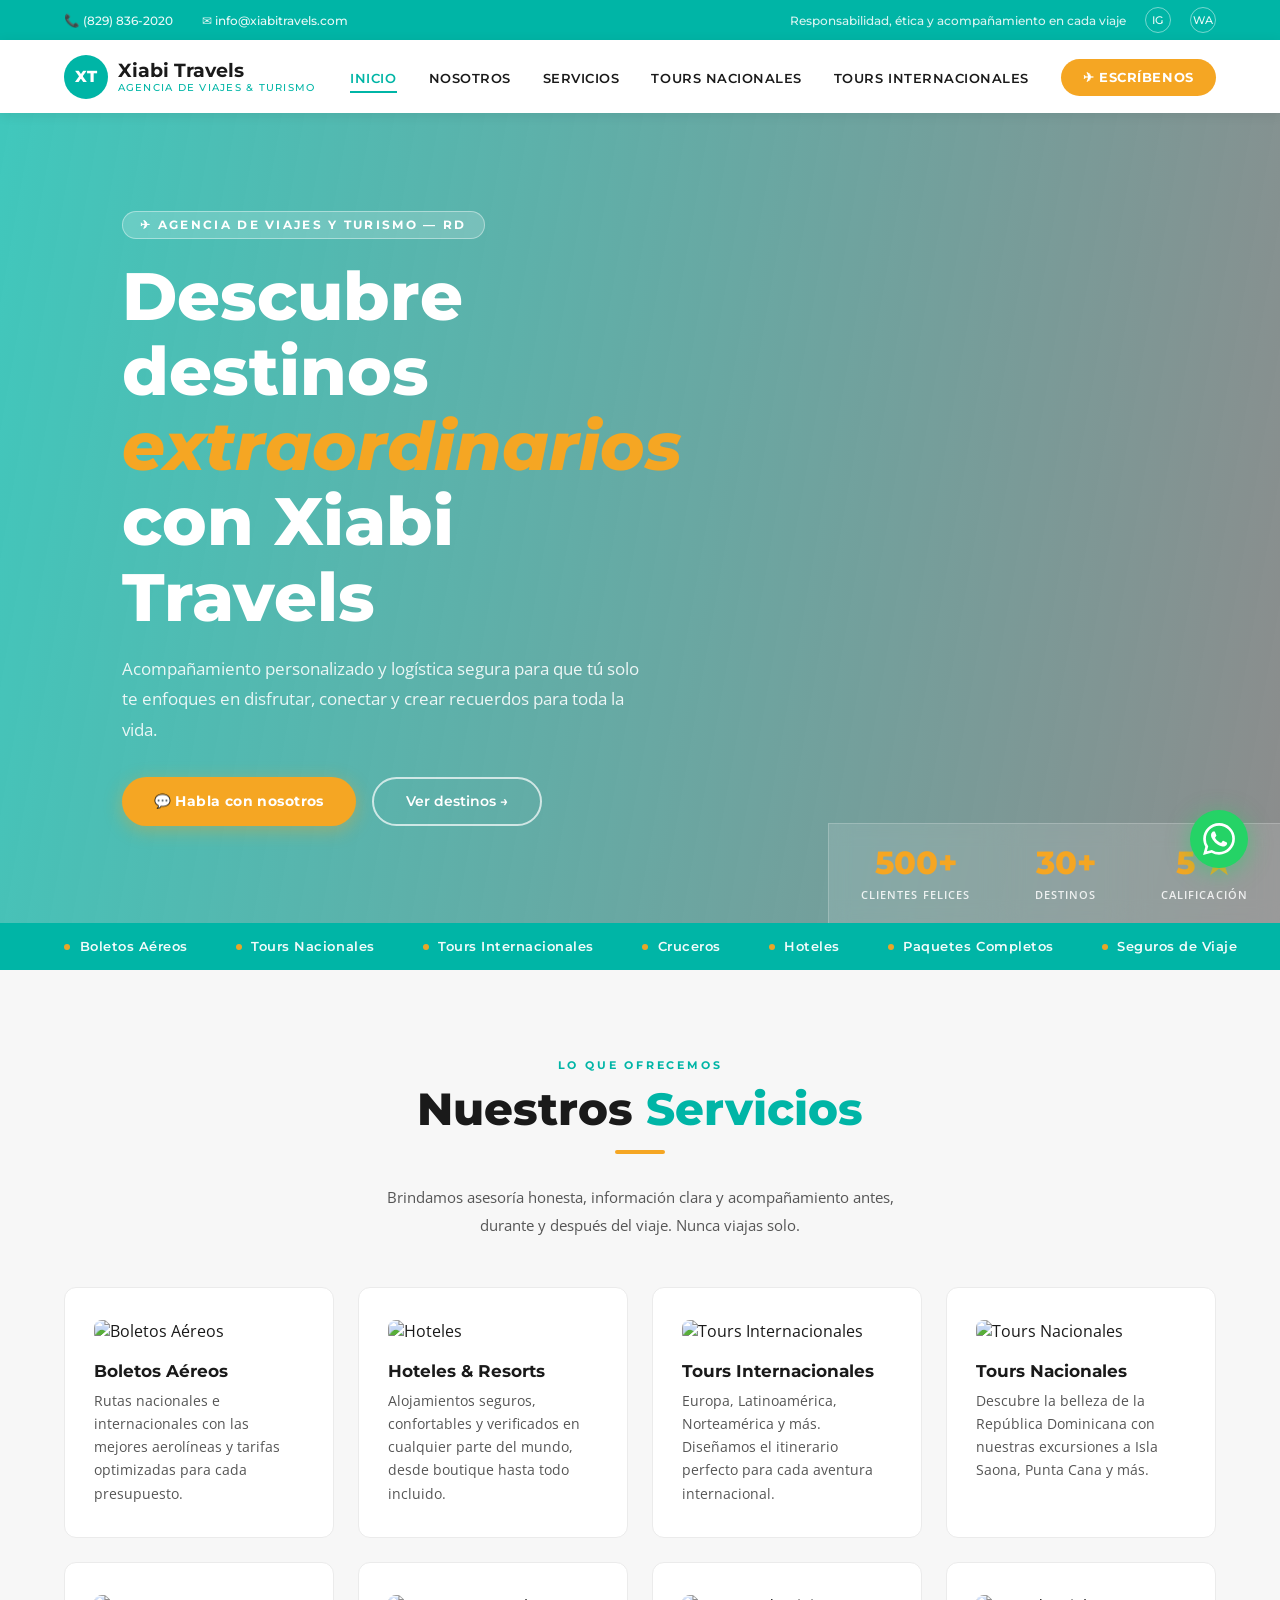
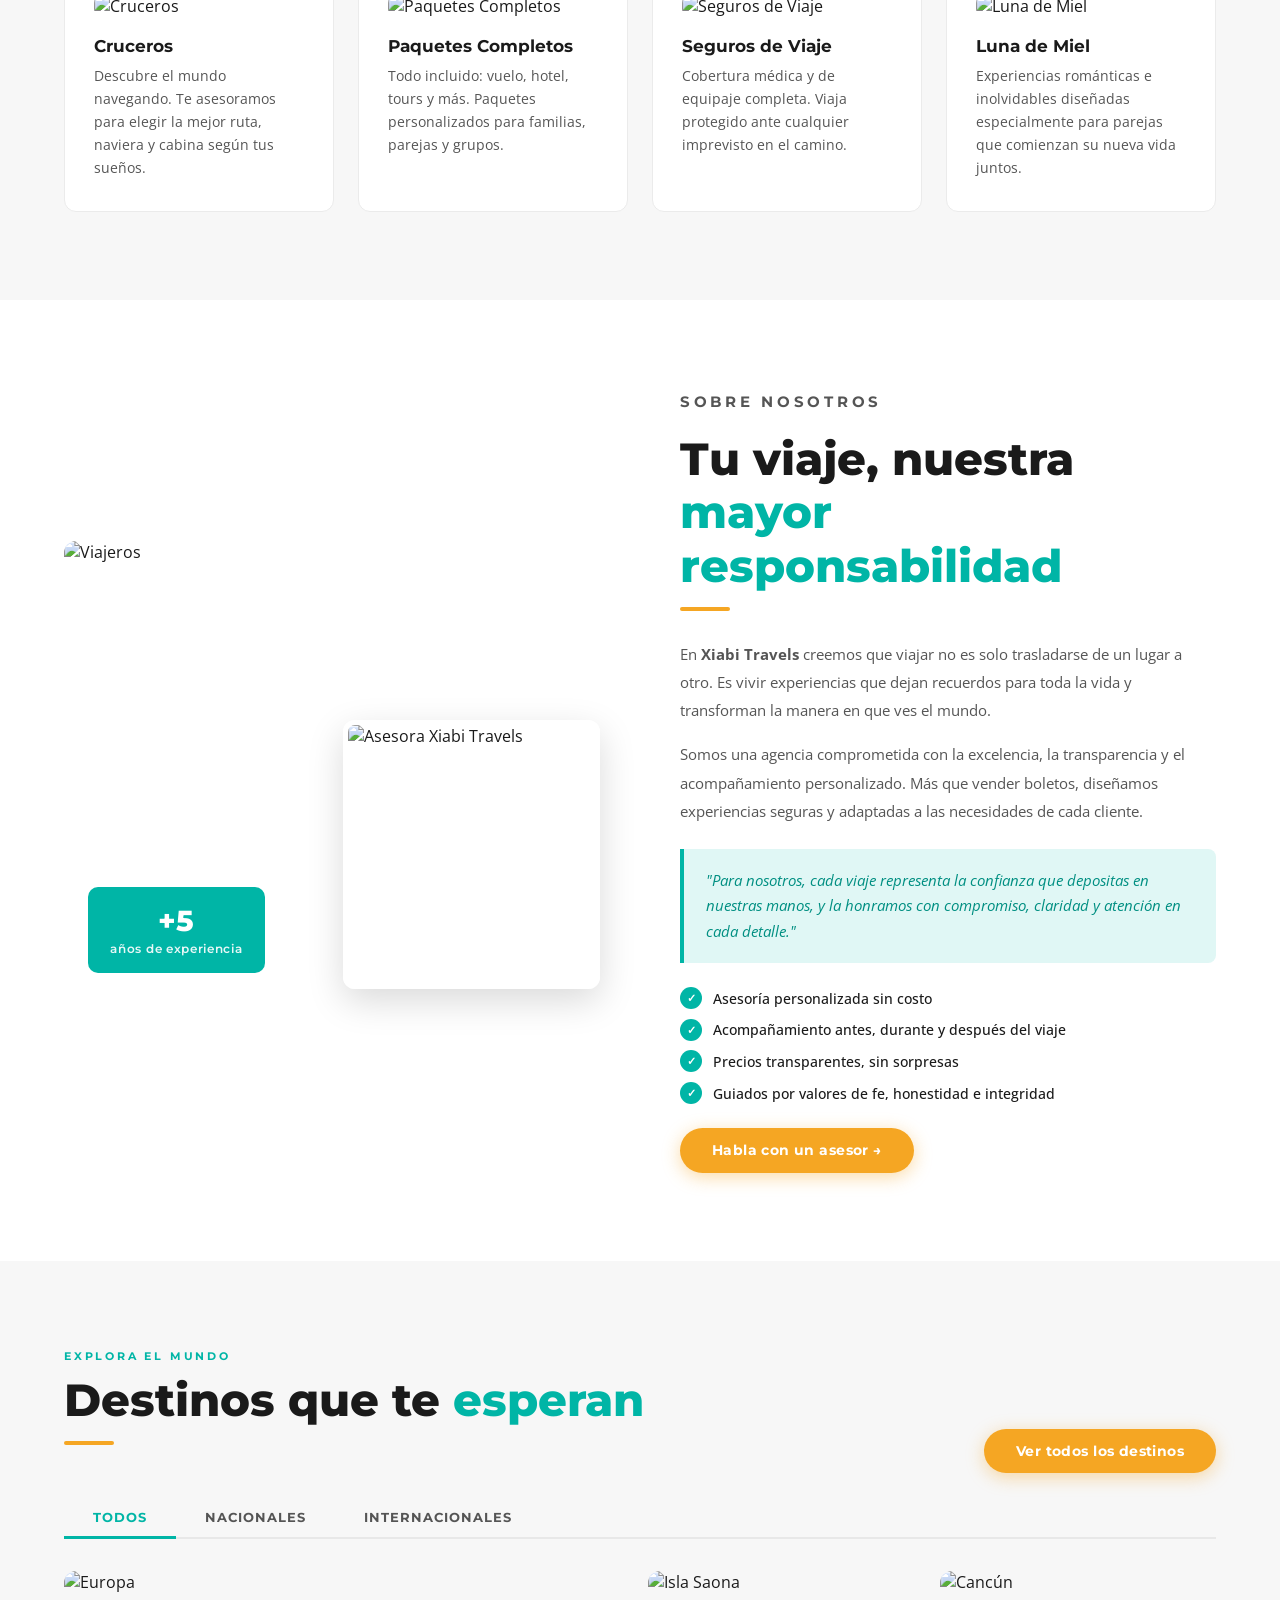
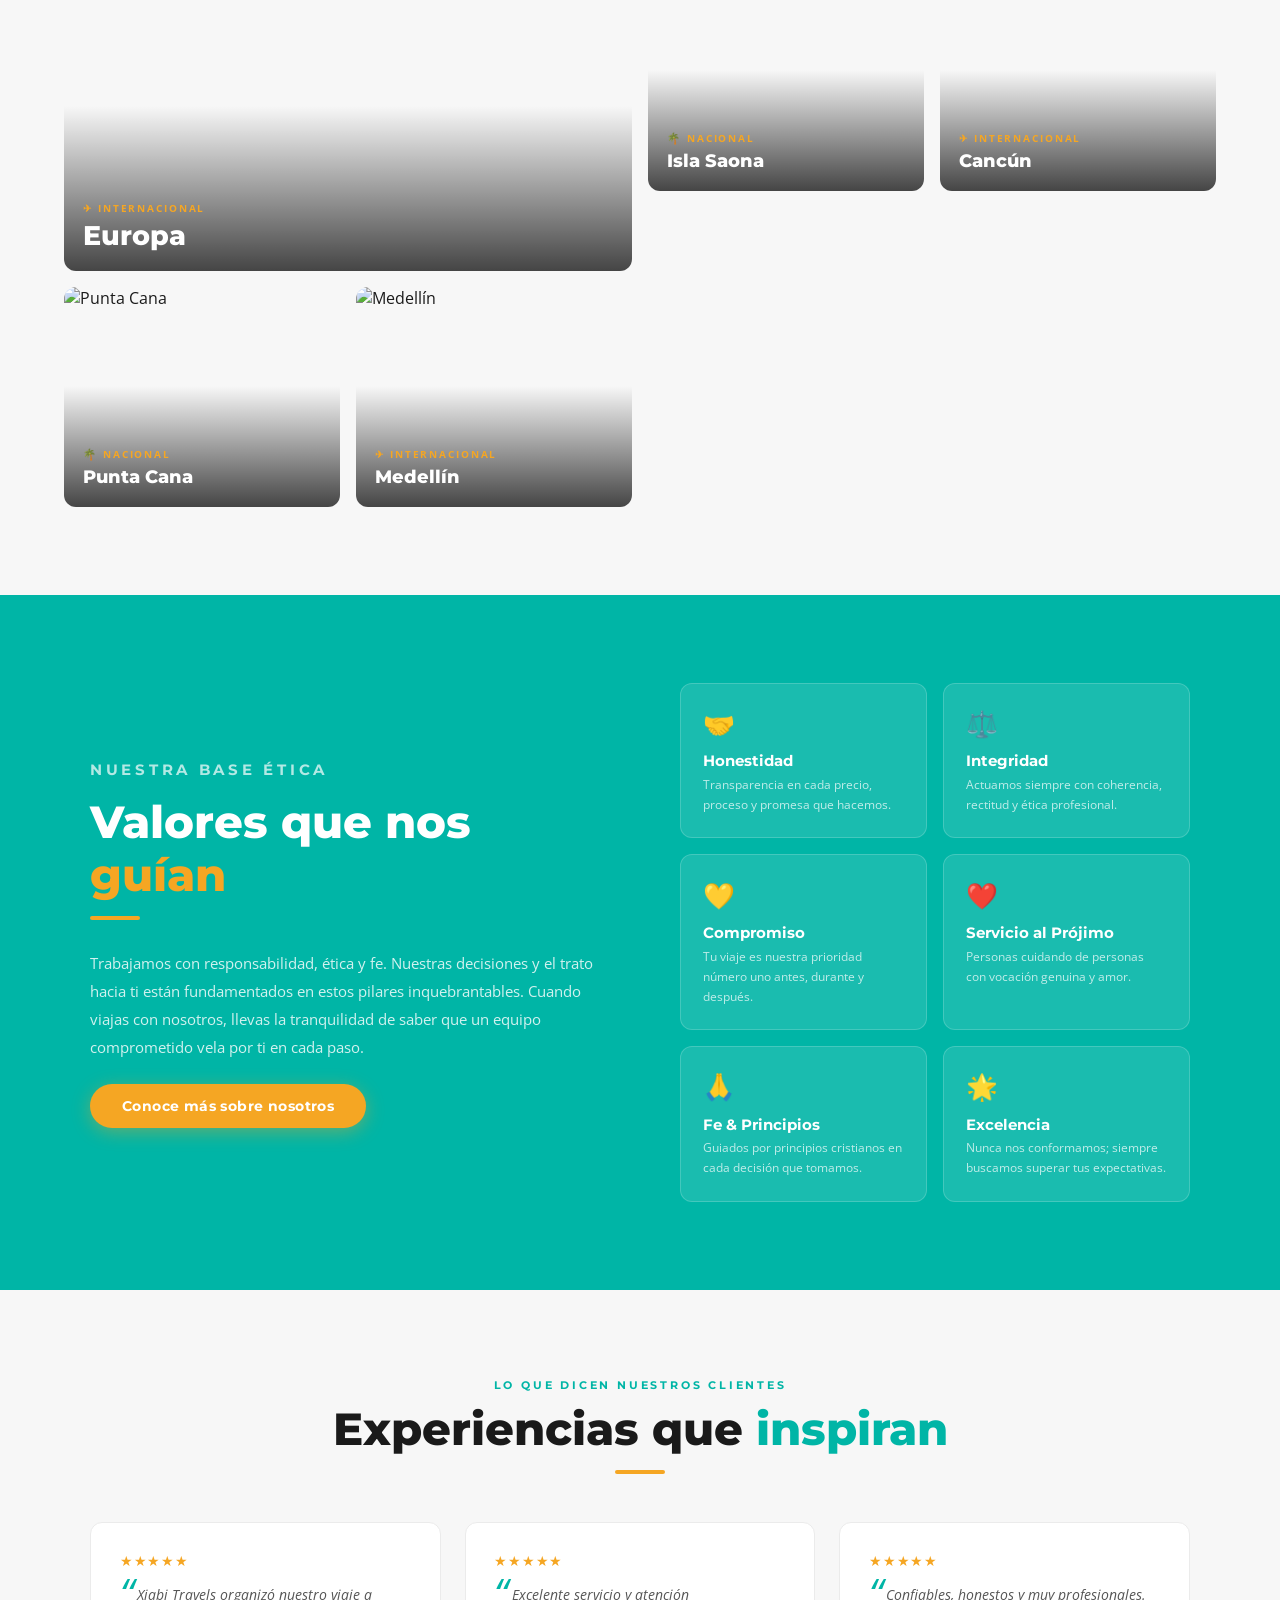
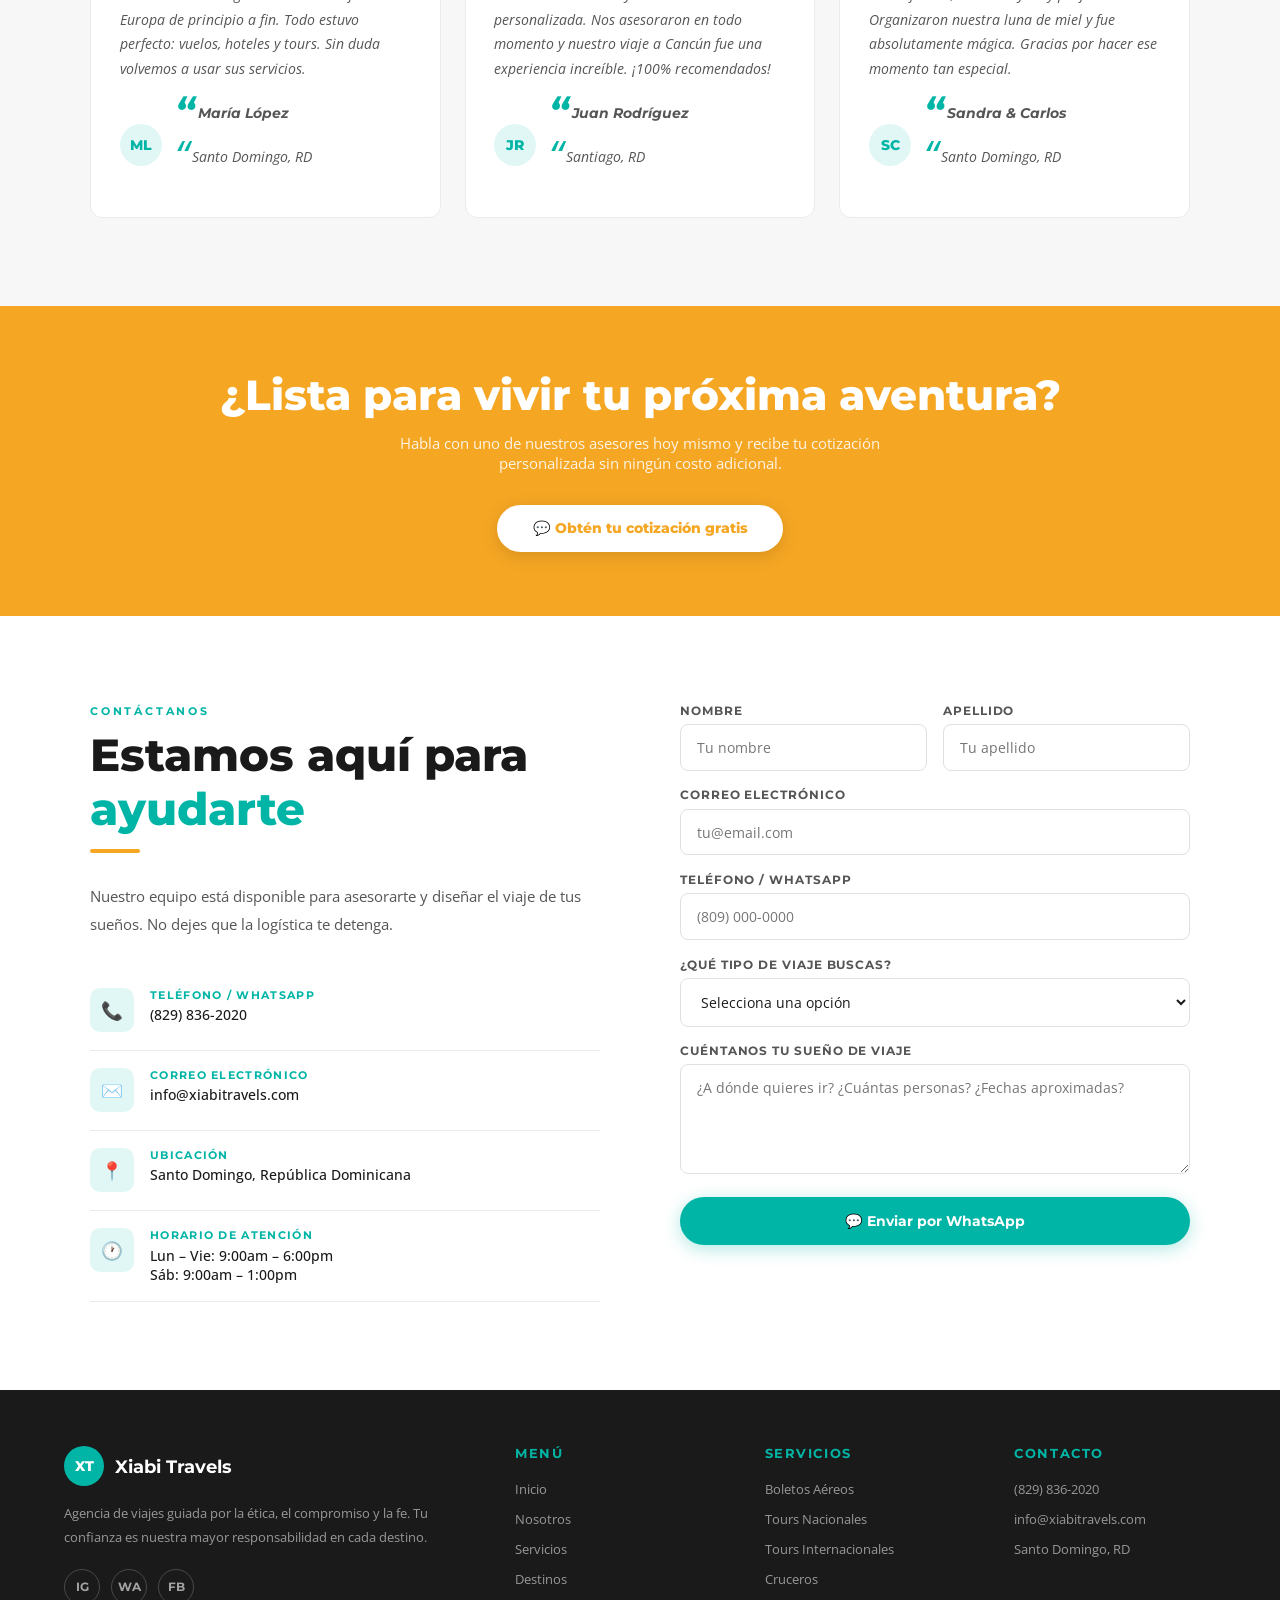
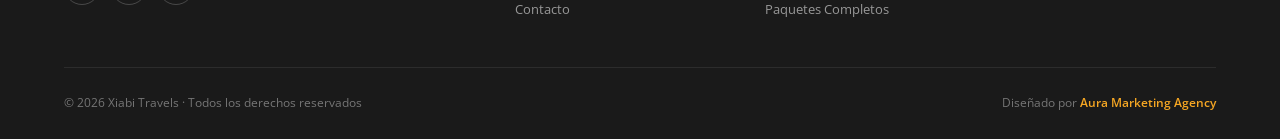
==== index.html @ 5c8d304d "Rename xiabitravels.html to index.html" ====
<!DOCTYPE html>
<html lang="es">
<head>
<meta charset="UTF-8">
<meta name="viewport" content="width=device-width, initial-scale=1.0">
<title>Xiabi Travels | Experiencias con Propósito</title>
<link href="https://fonts.googleapis.com/css2?family=Montserrat:wght@400;500;600;700;800&family=Open+Sans:wght@300;400;600&display=swap" rel="stylesheet">
<style>
*{margin:0;padding:0;box-sizing:border-box}
:root{
  --teal:#00B5A6;
  --teal-dark:#008F82;
  --teal-light:#E0F7F5;
  --orange:#F5A623;
  --orange-dark:#D4881A;
  --dark:#1A1A1A;
  --gray:#555;
  --gray-light:#F7F7F7;
  --white:#FFFFFF;
}
html{scroll-behavior:smooth}
body{font-family:'Open Sans',sans-serif;color:var(--dark);overflow-x:hidden}

/* ── TOP BAR ── */
.topbar{background:var(--teal);color:var(--white);padding:.45rem 5%;display:flex;justify-content:space-between;align-items:center;font-size:.78rem;font-family:'Montserrat',sans-serif;font-weight:500}
.topbar-left{display:flex;gap:1.8rem;align-items:center}
.topbar a{color:var(--white);text-decoration:none;display:flex;align-items:center;gap:.4rem;opacity:.92;transition:opacity .2s}
.topbar a:hover{opacity:1}
.topbar-right{display:flex;gap:1.2rem;align-items:center}
.topbar-social{width:26px;height:26px;border:1px solid rgba(255,255,255,.5);border-radius:50%;display:flex;align-items:center;justify-content:center;color:var(--white);text-decoration:none;font-size:.7rem;transition:all .2s}
.topbar-social:hover{background:rgba(255,255,255,.2)}

/* ── NAVBAR ── */
nav{background:var(--white);padding:.9rem 5%;display:flex;justify-content:space-between;align-items:center;position:sticky;top:0;z-index:100;box-shadow:0 2px 12px rgba(0,0,0,.08)}
.nav-logo{display:flex;align-items:center;gap:.6rem;text-decoration:none}
.nav-logo-icon{width:44px;height:44px;background:var(--teal);border-radius:50%;display:flex;align-items:center;justify-content:center;color:var(--white);font-family:'Montserrat',sans-serif;font-weight:800;font-size:1rem}
.nav-logo-text{font-family:'Montserrat',sans-serif;font-weight:700;font-size:1.2rem;color:var(--dark);line-height:1.1}
.nav-logo-text span{display:block;font-size:.65rem;font-weight:500;color:var(--teal);letter-spacing:.12em;text-transform:uppercase}
.nav-links{display:flex;gap:2rem;list-style:none;align-items:center}
.nav-links a{color:var(--dark);text-decoration:none;font-family:'Montserrat',sans-serif;font-size:.82rem;font-weight:600;letter-spacing:.04em;text-transform:uppercase;padding:.3rem 0;border-bottom:2px solid transparent;transition:all .25s}
.nav-links a:hover,.nav-links a.active{color:var(--teal);border-bottom-color:var(--teal)}
.nav-cta{background:var(--orange);color:var(--white)!important;padding:.65rem 1.4rem!important;border-radius:30px!important;border:none!important;font-weight:700!important;transition:background .25s,transform .2s!important}
.nav-cta:hover{background:var(--orange-dark)!important;transform:translateY(-1px)}

/* ── HERO ── */
.hero{position:relative;min-height:90vh;display:flex;align-items:center;overflow:hidden}
.hero-bg{position:absolute;inset:0;background-image:url('https://images.unsplash.com/photo-1476514525535-07fb3b4ae5f1?auto=format&fit=crop&w=1920&q=80');background-size:cover;background-position:center;animation:zoomSlow 12s ease-out forwards}
@keyframes zoomSlow{from{transform:scale(1.06)}to{transform:scale(1)}}
.hero-overlay{position:absolute;inset:0;background:linear-gradient(100deg,rgba(0,181,166,.75) 0%,rgba(26,26,26,.5) 100%)}
.hero-content{position:relative;z-index:2;padding:0 5%;max-width:700px;animation:slideUp .8s .2s both}
@keyframes slideUp{from{opacity:0;transform:translateY(28px)}to{opacity:1;transform:translateY(0)}}
.hero-eyebrow{display:inline-block;background:rgba(255,255,255,.18);border:1px solid rgba(255,255,255,.4);color:var(--white);font-family:'Montserrat',sans-serif;font-size:.72rem;font-weight:700;letter-spacing:.2em;text-transform:uppercase;padding:.4rem 1.1rem;border-radius:30px;margin-bottom:1.2rem}
.hero h1{font-family:'Montserrat',sans-serif;font-size:clamp(2.4rem,5.5vw,4.2rem);font-weight:800;color:var(--white);line-height:1.12;margin-bottom:1.2rem}
.hero h1 span{color:var(--orange);font-style:italic}
.hero-sub{color:rgba(255,255,255,.88);font-size:1.05rem;line-height:1.8;max-width:520px;margin-bottom:2rem}
.hero-btns{display:flex;gap:1rem;flex-wrap:wrap}
.btn-orange{display:inline-flex;align-items:center;gap:.5rem;background:var(--orange);color:var(--white);padding:.9rem 2rem;border-radius:30px;font-family:'Montserrat',sans-serif;font-size:.85rem;font-weight:700;text-decoration:none;letter-spacing:.03em;transition:all .25s;box-shadow:0 4px 18px rgba(245,166,35,.4)}
.btn-orange:hover{background:var(--orange-dark);transform:translateY(-2px);box-shadow:0 8px 28px rgba(245,166,35,.5)}
.btn-white-outline{display:inline-flex;align-items:center;gap:.5rem;border:2px solid rgba(255,255,255,.7);color:var(--white);padding:.9rem 2rem;border-radius:30px;font-family:'Montserrat',sans-serif;font-size:.85rem;font-weight:600;text-decoration:none;transition:all .25s}
.btn-white-outline:hover{background:rgba(255,255,255,.15);border-color:var(--white)}
.hero-stats{position:absolute;bottom:0;right:0;display:flex;z-index:3}
.hero-stat{background:rgba(255,255,255,.12);backdrop-filter:blur(10px);border-top:1px solid rgba(255,255,255,.2);padding:1.2rem 2rem;text-align:center;color:var(--white)}
.hero-stat:first-child{border-left:1px solid rgba(255,255,255,.2)}
.stat-n{font-family:'Montserrat',sans-serif;font-size:2rem;font-weight:800;display:block;color:var(--orange)}
.stat-l{font-size:.7rem;font-weight:600;letter-spacing:.1em;text-transform:uppercase;opacity:.85}

/* ── RIBBON ── */
.ribbon{background:var(--teal);color:var(--white);padding:1rem 5%;display:flex;gap:3rem;overflow:hidden;white-space:nowrap}
.ribbon-item{display:flex;align-items:center;gap:.6rem;font-family:'Montserrat',sans-serif;font-size:.8rem;font-weight:600;letter-spacing:.04em;opacity:.95;flex-shrink:0}
.ribbon-dot{width:6px;height:6px;background:var(--orange);border-radius:50%;flex-shrink:0}

/* ── SECTION COMMON ── */
section{padding:5.5rem 5%}
.section-tag{font-family:'Montserrat',sans-serif;font-size:.7rem;font-weight:700;letter-spacing:.25em;text-transform:uppercase;color:var(--teal);margin-bottom:.7rem}
.section-title{font-family:'Montserrat',sans-serif;font-size:clamp(1.8rem,3.5vw,2.8rem);font-weight:800;line-height:1.2;margin-bottom:.8rem}
.section-title span{color:var(--teal)}
.title-bar{width:50px;height:4px;background:var(--orange);border-radius:2px;margin-bottom:1.8rem}
.section-sub{color:var(--gray);line-height:1.85;max-width:560px;font-size:.95rem}
.section-center{text-align:center}
.section-center .section-sub,.section-center .title-bar{margin-left:auto;margin-right:auto}

/* ── SERVICES GRID ── */
.services-bg{background:var(--gray-light)}
.services-grid{display:grid;grid-template-columns:repeat(auto-fit,minmax(250px,1fr));gap:1.5rem;margin-top:3rem;max-width:1200px;margin-left:auto;margin-right:auto}
.svc-card{background:var(--white);border-radius:12px;padding:2rem 1.8rem;border:1px solid #EBEBEB;transition:all .3s;position:relative;overflow:hidden}
.svc-card::after{content:'';position:absolute;top:0;left:0;width:4px;height:100%;background:var(--teal);transform:scaleY(0);transition:transform .3s;transform-origin:bottom}
.svc-card:hover{transform:translateY(-5px);box-shadow:0 16px 40px rgba(0,0,0,.1)}
.svc-card:hover::after{transform:scaleY(1)}
.svc-img{width:100%;height:160px;object-fit:cover;border-radius:8px;margin-bottom:1.2rem}
.svc-icon{width:52px;height:52px;background:var(--teal-light);border-radius:12px;display:flex;align-items:center;justify-content:center;font-size:1.5rem;margin-bottom:1rem}
.svc-card h3{font-family:'Montserrat',sans-serif;font-size:1.05rem;font-weight:700;margin-bottom:.5rem;color:var(--dark)}
.svc-card p{font-size:.85rem;color:var(--gray);line-height:1.7}

/* ── ABOUT ── */
.about-wrap{display:grid;grid-template-columns:1fr 1fr;gap:5rem;max-width:1200px;margin:0 auto;align-items:center}
.about-images{position:relative;height:480px}
.about-img1{position:absolute;left:0;top:0;width:70%;height:100%;object-fit:cover;border-radius:12px}
.about-img2{position:absolute;right:0;bottom:2rem;width:48%;height:56%;object-fit:cover;border-radius:12px;border:5px solid var(--white);box-shadow:0 12px 36px rgba(0,0,0,.15)}
.about-badge{position:absolute;left:1.5rem;bottom:3rem;background:var(--teal);color:var(--white);padding:1rem 1.4rem;border-radius:10px;font-family:'Montserrat',sans-serif;text-align:center;z-index:2}
.about-badge strong{display:block;font-size:1.8rem;font-weight:800}
.about-badge span{font-size:.72rem;font-weight:600;opacity:.9;letter-spacing:.06em}
.about-text blockquote{margin:1.5rem 0;padding:1.2rem 1.4rem;background:var(--teal-light);border-left:4px solid var(--teal);border-radius:0 8px 8px 0;font-size:.93rem;color:var(--teal-dark);font-style:italic;line-height:1.7}
.about-text p{color:var(--gray);line-height:1.9;font-size:.93rem;margin-bottom:1rem}
.check-list{list-style:none;margin:1rem 0 1.5rem;display:flex;flex-direction:column;gap:.6rem}
.check-list li{display:flex;align-items:center;gap:.7rem;font-size:.88rem;color:var(--dark);font-weight:500}
.check-list li::before{content:'✓';width:22px;height:22px;background:var(--teal);color:var(--white);border-radius:50%;display:flex;align-items:center;justify-content:center;font-size:.7rem;font-weight:800;flex-shrink:0;line-height:22px;text-align:center}

/* ── DESTINATIONS ── */
.dest-wrap{max-width:1200px;margin:0 auto}
.dest-tabs{display:flex;gap:0;margin-bottom:2rem;border-bottom:2px solid #E8E8E8}
.dest-tab{padding:.7rem 1.8rem;font-family:'Montserrat',sans-serif;font-size:.82rem;font-weight:700;color:var(--gray);cursor:pointer;border-bottom:3px solid transparent;margin-bottom:-2px;transition:all .25s;text-transform:uppercase;letter-spacing:.08em}
.dest-tab.active{color:var(--teal);border-bottom-color:var(--teal)}
.dest-grid{display:grid;grid-template-columns:repeat(4,1fr);gap:1rem}
.dest-card{position:relative;border-radius:12px;overflow:hidden;height:220px;cursor:pointer}
.dest-card:first-child{grid-column:1/3;height:300px}
.dest-card img{width:100%;height:100%;object-fit:cover;transition:transform .5s}
.dest-card:hover img{transform:scale(1.07)}
.dest-card-overlay{position:absolute;inset:0;background:linear-gradient(to top,rgba(0,0,0,.72) 0%,transparent 55%)}
.dest-card-info{position:absolute;bottom:0;left:0;right:0;padding:1.2rem}
.dest-cat{font-size:.65rem;font-weight:700;letter-spacing:.18em;text-transform:uppercase;color:var(--orange);margin-bottom:.25rem}
.dest-name{font-family:'Montserrat',sans-serif;font-size:1.15rem;font-weight:800;color:var(--white)}
.dest-card:first-child .dest-name{font-size:1.7rem}
.dest-cta{position:absolute;top:1rem;right:1rem;background:var(--orange);color:var(--white);width:34px;height:34px;border-radius:50%;display:flex;align-items:center;justify-content:center;font-size:.9rem;opacity:0;transition:opacity .3s;text-decoration:none}
.dest-card:hover .dest-cta{opacity:1}

/* ── VALUES ── */
.values-bg{background:var(--teal)}
.values-inner{max-width:1100px;margin:0 auto;display:grid;grid-template-columns:1fr 1fr;gap:5rem;align-items:center}
.values-text .section-tag{color:rgba(255,255,255,.7)}
.values-text .section-title{color:var(--white)}
.values-text .title-bar{background:var(--orange)}
.values-text p{color:rgba(255,255,255,.82);line-height:1.9;font-size:.93rem}
.values-grid{display:grid;grid-template-columns:1fr 1fr;gap:1rem}
.val-item{background:rgba(255,255,255,.1);border:1px solid rgba(255,255,255,.18);border-radius:12px;padding:1.4rem;transition:background .3s}
.val-item:hover{background:rgba(255,255,255,.18)}
.val-icon{font-size:1.6rem;margin-bottom:.7rem;display:block}
.val-item h4{font-family:'Montserrat',sans-serif;font-size:.92rem;font-weight:700;color:var(--white);margin-bottom:.3rem}
.val-item p{font-size:.78rem;color:rgba(255,255,255,.72);line-height:1.6}

/* ── TESTIMONIALS ── */
.testi-bg{background:var(--gray-light)}
.testi-grid{display:grid;grid-template-columns:repeat(3,1fr);gap:1.5rem;max-width:1100px;margin:3rem auto 0}
.testi-card{background:var(--white);border-radius:12px;padding:1.8rem;border:1px solid #EBEBEB;position:relative}
.testi-stars{color:var(--orange);font-size:.9rem;margin-bottom:.8rem;letter-spacing:.05em}
.testi-card p{font-size:.88rem;color:var(--gray);line-height:1.75;font-style:italic;margin-bottom:1.2rem}
.testi-card p::before{content:'\201C';font-size:2.5rem;color:var(--teal);line-height:0;vertical-align:-.5rem;margin-right:.2rem}
.testi-author{display:flex;align-items:center;gap:.8rem}
.testi-avatar{width:42px;height:42px;border-radius:50%;background:var(--teal-light);display:flex;align-items:center;justify-content:center;font-family:'Montserrat',sans-serif;font-weight:800;font-size:.9rem;color:var(--teal);flex-shrink:0}
.testi-name{font-family:'Montserrat',sans-serif;font-size:.85rem;font-weight:700;color:var(--dark)}
.testi-loc{font-size:.75rem;color:var(--gray)}

/* ── CTA BAND ── */
.cta-band{background:var(--orange);padding:4rem 5%;text-align:center}
.cta-band h2{font-family:'Montserrat',sans-serif;font-size:clamp(1.8rem,3.5vw,2.6rem);font-weight:800;color:var(--white);margin-bottom:.8rem}
.cta-band p{color:rgba(255,255,255,.88);margin-bottom:2rem;font-size:.95rem;max-width:520px;margin-left:auto;margin-right:auto}
.btn-white{display:inline-flex;align-items:center;gap:.5rem;background:var(--white);color:var(--orange);padding:.9rem 2.2rem;border-radius:30px;font-family:'Montserrat',sans-serif;font-size:.88rem;font-weight:800;text-decoration:none;transition:all .25s;box-shadow:0 4px 18px rgba(0,0,0,.12)}
.btn-white:hover{transform:translateY(-2px);box-shadow:0 8px 28px rgba(0,0,0,.18)}

/* ── CONTACT ── */
.contact-wrap{display:grid;grid-template-columns:1fr 1fr;gap:5rem;max-width:1100px;margin:0 auto}
.contact-info .section-sub{margin-bottom:2rem}
.c-item{display:flex;align-items:flex-start;gap:1rem;padding:1.1rem 0;border-bottom:1px solid #EBEBEB}
.c-icon{width:44px;height:44px;background:var(--teal-light);border-radius:10px;display:flex;align-items:center;justify-content:center;font-size:1.1rem;flex-shrink:0;color:var(--teal)}
.c-label{font-family:'Montserrat',sans-serif;font-size:.68rem;font-weight:700;letter-spacing:.12em;text-transform:uppercase;color:var(--teal);margin-bottom:.2rem}
.c-value{font-size:.9rem;color:var(--dark);font-weight:500}
.contact-form{display:flex;flex-direction:column;gap:1.1rem}
.form-row{display:grid;grid-template-columns:1fr 1fr;gap:1rem}
label{font-family:'Montserrat',sans-serif;font-size:.72rem;font-weight:700;letter-spacing:.08em;text-transform:uppercase;color:var(--gray);display:block;margin-bottom:.4rem}
input,select,textarea{width:100%;padding:.8rem 1rem;border:1.5px solid #E0E0E0;border-radius:8px;font-family:'Open Sans',sans-serif;font-size:.9rem;color:var(--dark);outline:none;transition:border-color .25s;background:var(--white)}
input:focus,select:focus,textarea:focus{border-color:var(--teal)}
select option{background:var(--white)}
textarea{resize:vertical;min-height:110px}
.btn-teal{display:inline-flex;align-items:center;justify-content:center;gap:.5rem;background:var(--teal);color:var(--white);padding:.95rem 2rem;border-radius:30px;font-family:'Montserrat',sans-serif;font-size:.88rem;font-weight:700;text-decoration:none;border:none;cursor:pointer;width:100%;transition:all .25s;box-shadow:0 4px 18px rgba(0,181,166,.3)}
.btn-teal:hover{background:var(--teal-dark);transform:translateY(-2px);box-shadow:0 8px 28px rgba(0,181,166,.45)}

/* ── FOOTER ── */
footer{background:var(--dark);color:var(--white);padding:3.5rem 5% 1.5rem}
.footer-grid{display:grid;grid-template-columns:2fr 1fr 1fr 1fr;gap:3rem;margin-bottom:3rem}
.footer-logo-wrap{display:flex;align-items:center;gap:.7rem;margin-bottom:1rem}
.footer-logo-icon{width:40px;height:40px;background:var(--teal);border-radius:50%;display:flex;align-items:center;justify-content:center;font-family:'Montserrat',sans-serif;font-weight:800;font-size:.9rem;color:var(--white)}
.footer-logo-text{font-family:'Montserrat',sans-serif;font-weight:700;font-size:1.1rem}
footer p{font-size:.82rem;color:rgba(255,255,255,.55);line-height:1.8;margin-bottom:1.2rem}
.footer-col h4{font-family:'Montserrat',sans-serif;font-size:.8rem;font-weight:700;letter-spacing:.12em;text-transform:uppercase;color:var(--teal);margin-bottom:1rem}
.footer-links{list-style:none;display:flex;flex-direction:column;gap:.5rem}
.footer-links a{color:rgba(255,255,255,.55);text-decoration:none;font-size:.83rem;transition:color .2s}
.footer-links a:hover{color:var(--white)}
.footer-socials{display:flex;gap:.7rem;margin-top:.5rem}
.fsoc{width:36px;height:36px;border:1px solid rgba(255,255,255,.2);border-radius:50%;display:flex;align-items:center;justify-content:center;color:rgba(255,255,255,.6);text-decoration:none;font-size:.75rem;font-family:'Montserrat',sans-serif;font-weight:700;transition:all .2s}
.fsoc:hover{background:var(--teal);border-color:var(--teal);color:var(--white)}
.footer-bottom{border-top:1px solid rgba(255,255,255,.08);padding-top:1.5rem;display:flex;justify-content:space-between;align-items:center;flex-wrap:wrap;gap:.5rem}
.footer-bottom p{margin:0;font-size:.78rem;color:rgba(255,255,255,.4)}
.powered{color:var(--orange)!important;font-weight:600}

/* ── WHATSAPP FLOAT ── */
.wa{position:fixed;bottom:2rem;right:2rem;z-index:999;width:58px;height:58px;background:#25D366;border-radius:50%;display:flex;align-items:center;justify-content:center;text-decoration:none;box-shadow:0 4px 22px rgba(37,211,102,.5);animation:waPop 3s infinite}
@keyframes waPop{0%,100%{box-shadow:0 4px 22px rgba(37,211,102,.5)}50%{box-shadow:0 4px 32px rgba(37,211,102,.8),0 0 0 10px rgba(37,211,102,.1)}}
.wa:hover{transform:scale(1.1)}
.wa svg{width:32px;height:32px;fill:white}
.wa-tooltip{position:absolute;right:70px;background:var(--dark);color:var(--white);padding:.45rem .9rem;border-radius:8px;font-family:'Montserrat',sans-serif;font-size:.75rem;font-weight:600;white-space:nowrap;opacity:0;transition:opacity .3s;pointer-events:none}
.wa:hover .wa-tooltip{opacity:1}

@media(max-width:900px){
  .about-wrap,.values-inner,.contact-wrap{grid-template-columns:1fr;gap:2.5rem}
  .about-images{height:280px}
  .dest-grid{grid-template-columns:1fr 1fr}
  .dest-card:first-child{grid-column:auto;height:220px}
  .testi-grid{grid-template-columns:1fr}
  .footer-grid{grid-template-columns:1fr 1fr}
  .hero-stats{display:none}
  nav .nav-links{display:none}
}
</style>
</head>
<body>

<!-- TOP BAR -->
<div class="topbar">
  <div class="topbar-left">
    <a href="tel:8298362020">📞 (829) 836-2020</a>
    <a href="mailto:info@xiabitravels.com">✉ info@xiabitravels.com</a>
  </div>
  <div class="topbar-right">
    <span style="font-size:.75rem;opacity:.85">Responsabilidad, ética y acompañamiento en cada viaje</span>
    <a href="https://www.instagram.com/xiabitravels/" class="topbar-social">IG</a>
    <a href="https://wa.me/8298362020" class="topbar-social">WA</a>
  </div>
</div>

<!-- NAVBAR -->
<nav>
  <a href="#inicio" class="nav-logo">
    <div class="nav-logo-icon">XT</div>
    <div class="nav-logo-text">Xiabi Travels <span>Agencia de Viajes & Turismo</span></div>
  </a>
  <ul class="nav-links">
    <li><a href="#inicio" class="active">Inicio</a></li>
    <li><a href="#nosotros">Nosotros</a></li>
    <li><a href="#servicios">Servicios</a></li>
    <li><a href="#destinos">Tours Nacionales</a></li>
    <li><a href="#destinos">Tours Internacionales</a></li>
    <li><a href="https://wa.me/8298362020?text=Hola!%20Quiero%20información%20sobre%20viajes." class="nav-cta">✈ Escríbenos</a></li>
  </ul>
</nav>

<!-- HERO -->
<section class="hero" id="inicio">
  <div class="hero-bg"></div>
  <div class="hero-overlay"></div>
  <div class="hero-content">
    <div class="hero-eyebrow">✈ Agencia de Viajes y Turismo — RD</div>
    <h1>Descubre destinos <span>extraordinarios</span> con Xiabi Travels</h1>
    <p class="hero-sub">Acompañamiento personalizado y logística segura para que tú solo te enfoques en disfrutar, conectar y crear recuerdos para toda la vida.</p>
    <div class="hero-btns">
      <a href="https://wa.me/8298362020?text=Hola%20Xiabi!%20Quiero%20planificar%20un%20viaje." class="btn-orange">💬 Habla con nosotros</a>
      <a href="#destinos" class="btn-white-outline">Ver destinos →</a>
    </div>
  </div>
  <div class="hero-stats">
    <div class="hero-stat">
      <span class="stat-n">500+</span>
      <span class="stat-l">Clientes felices</span>
    </div>
    <div class="hero-stat">
      <span class="stat-n">30+</span>
      <span class="stat-l">Destinos</span>
    </div>
    <div class="hero-stat">
      <span class="stat-n">5 ★</span>
      <span class="stat-l">Calificación</span>
    </div>
  </div>
</section>

<!-- RIBBON -->
<div class="ribbon">
  <div class="ribbon-item"><span class="ribbon-dot"></span>Boletos Aéreos</div>
  <div class="ribbon-item"><span class="ribbon-dot"></span>Tours Nacionales</div>
  <div class="ribbon-item"><span class="ribbon-dot"></span>Tours Internacionales</div>
  <div class="ribbon-item"><span class="ribbon-dot"></span>Cruceros</div>
  <div class="ribbon-item"><span class="ribbon-dot"></span>Hoteles</div>
  <div class="ribbon-item"><span class="ribbon-dot"></span>Paquetes Completos</div>
  <div class="ribbon-item"><span class="ribbon-dot"></span>Seguros de Viaje</div>
  <div class="ribbon-item"><span class="ribbon-dot"></span>Excursiones</div>
</div>

<!-- SERVICES -->
<section class="services-bg" id="servicios">
  <div class="section-center" style="max-width:1200px;margin:0 auto">
    <p class="section-tag">Lo que ofrecemos</p>
    <h2 class="section-title">Nuestros <span>Servicios</span></h2>
    <div class="title-bar"></div>
    <p class="section-sub">Brindamos asesoría honesta, información clara y acompañamiento antes, durante y después del viaje. Nunca viajas solo.</p>
  </div>
  <div class="services-grid">
    <div class="svc-card">
      <img class="svc-img" src="https://images.unsplash.com/photo-1436491865332-7a61a109cc05?auto=format&fit=crop&w=600&q=80" alt="Boletos Aéreos">
      <h3>Boletos Aéreos</h3>
      <p>Rutas nacionales e internacionales con las mejores aerolíneas y tarifas optimizadas para cada presupuesto.</p>
    </div>
    <div class="svc-card">
      <img class="svc-img" src="https://images.unsplash.com/photo-1564501049412-61c2a3083791?auto=format&fit=crop&w=600&q=80" alt="Hoteles">
      <h3>Hoteles & Resorts</h3>
      <p>Alojamientos seguros, confortables y verificados en cualquier parte del mundo, desde boutique hasta todo incluido.</p>
    </div>
    <div class="svc-card">
      <img class="svc-img" src="https://images.unsplash.com/photo-1548013146-72479768bada?auto=format&fit=crop&w=600&q=80" alt="Tours Internacionales">
      <h3>Tours Internacionales</h3>
      <p>Europa, Latinoamérica, Norteamérica y más. Diseñamos el itinerario perfecto para cada aventura internacional.</p>
    </div>
    <div class="svc-card">
      <img class="svc-img" src="https://images.unsplash.com/photo-1501644898242-cfea317d7faf?auto=format&fit=crop&w=600&q=80" alt="Tours Nacionales">
      <h3>Tours Nacionales</h3>
      <p>Descubre la belleza de la República Dominicana con nuestras excursiones a Isla Saona, Punta Cana y más.</p>
    </div>
    <div class="svc-card">
      <img class="svc-img" src="https://images.unsplash.com/photo-1599640842225-85d111c60e6b?auto=format&fit=crop&w=600&q=80" alt="Cruceros">
      <h3>Cruceros</h3>
      <p>Descubre el mundo navegando. Te asesoramos para elegir la mejor ruta, naviera y cabina según tus sueños.</p>
    </div>
    <div class="svc-card">
      <img class="svc-img" src="https://images.unsplash.com/photo-1488085061387-422e29b40080?auto=format&fit=crop&w=600&q=80" alt="Paquetes Completos">
      <h3>Paquetes Completos</h3>
      <p>Todo incluido: vuelo, hotel, tours y más. Paquetes personalizados para familias, parejas y grupos.</p>
    </div>
    <div class="svc-card">
      <img class="svc-img" src="https://images.unsplash.com/photo-1521295121783-8a321d551ad2?auto=format&fit=crop&w=600&q=80" alt="Seguros de Viaje">
      <h3>Seguros de Viaje</h3>
      <p>Cobertura médica y de equipaje completa. Viaja protegido ante cualquier imprevisto en el camino.</p>
    </div>
    <div class="svc-card">
      <img class="svc-img" src="https://images.unsplash.com/photo-1507525428034-b723cf961d3e?auto=format&fit=crop&w=600&q=80" alt="Luna de Miel">
      <h3>Luna de Miel</h3>
      <p>Experiencias románticas e inolvidables diseñadas especialmente para parejas que comienzan su nueva vida juntos.</p>
    </div>
  </div>
</section>

<!-- ABOUT -->
<section id="nosotros">
  <div class="about-wrap">
    <div class="about-images">
      <img class="about-img1" src="https://images.unsplash.com/photo-1488646953014-85cb44e25828?auto=format&fit=crop&w=800&q=80" alt="Viajeros">
      <img class="about-img2" src="https://images.unsplash.com/photo-1573497019940-1c28c88b4f3e?auto=format&fit=crop&w=500&q=80" alt="Asesora Xiabi Travels">
      <div class="about-badge">
        <strong>+5</strong>
        <span>años de experiencia</span>
      </div>
    </div>
    <div class="about-text">
      <p class="section-tag">Sobre Nosotros</p>
      <h2 class="section-title">Tu viaje, nuestra <span>mayor responsabilidad</span></h2>
      <div class="title-bar"></div>
      <p>En <strong>Xiabi Travels</strong> creemos que viajar no es solo trasladarse de un lugar a otro. Es vivir experiencias que dejan recuerdos para toda la vida y transforman la manera en que ves el mundo.</p>
      <p>Somos una agencia comprometida con la excelencia, la transparencia y el acompañamiento personalizado. Más que vender boletos, diseñamos experiencias seguras y adaptadas a las necesidades de cada cliente.</p>
      <blockquote>"Para nosotros, cada viaje representa la confianza que depositas en nuestras manos, y la honramos con compromiso, claridad y atención en cada detalle."</blockquote>
      <ul class="check-list">
        <li>Asesoría personalizada sin costo</li>
        <li>Acompañamiento antes, durante y después del viaje</li>
        <li>Precios transparentes, sin sorpresas</li>
        <li>Guiados por valores de fe, honestidad e integridad</li>
      </ul>
      <a href="https://wa.me/8298362020?text=Hola!%20Quiero%20hablar%20con%20un%20asesor%20de%20Xiabi%20Travels." class="btn-orange" style="display:inline-flex">Habla con un asesor →</a>
    </div>
  </div>
</section>

<!-- DESTINATIONS -->
<section id="destinos" style="background:var(--gray-light)">
  <div class="dest-wrap">
    <div style="display:flex;justify-content:space-between;align-items:flex-end;flex-wrap:wrap;gap:1rem;margin-bottom:1.5rem">
      <div>
        <p class="section-tag">Explora el mundo</p>
        <h2 class="section-title">Destinos que te <span>esperan</span></h2>
        <div class="title-bar"></div>
      </div>
      <a href="https://wa.me/8298362020?text=Quiero%20información%20sobre%20destinos." class="btn-orange">Ver todos los destinos</a>
    </div>
    <div class="dest-tabs">
      <div class="dest-tab active">Todos</div>
      <div class="dest-tab">Nacionales</div>
      <div class="dest-tab">Internacionales</div>
    </div>
    <div class="dest-grid">
      <div class="dest-card">
        <img src="https://images.unsplash.com/photo-1548013146-72479768bada?auto=format&fit=crop&w=900&q=80" alt="Europa">
        <div class="dest-card-overlay"></div>
        <div class="dest-card-info">
          <p class="dest-cat">✈ Internacional</p>
          <h3 class="dest-name">Europa</h3>
        </div>
        <a href="https://wa.me/8298362020?text=Quiero%20información%20sobre%20Europa." class="dest-cta">→</a>
      </div>
      <div class="dest-card">
        <img src="https://images.unsplash.com/photo-1501644898242-cfea317d7faf?auto=format&fit=crop&w=600&q=80" alt="Isla Saona">
        <div class="dest-card-overlay"></div>
        <div class="dest-card-info">
          <p class="dest-cat">🌴 Nacional</p>
          <h3 class="dest-name">Isla Saona</h3>
        </div>
        <a href="https://wa.me/8298362020?text=Quiero%20información%20sobre%20Isla%20Saona." class="dest-cta">→</a>
      </div>
      <div class="dest-card">
        <img src="https://images.unsplash.com/photo-1520250497591-112f2f40a3f4?auto=format&fit=crop&w=600&q=80" alt="Cancún">
        <div class="dest-card-overlay"></div>
        <div class="dest-card-info">
          <p class="dest-cat">✈ Internacional</p>
          <h3 class="dest-name">Cancún</h3>
        </div>
        <a href="https://wa.me/8298362020?text=Quiero%20información%20sobre%20Cancún." class="dest-cta">→</a>
      </div>
      <div class="dest-card">
        <img src="https://images.unsplash.com/photo-1507525428034-b723cf961d3e?auto=format&fit=crop&w=600&q=80" alt="Punta Cana">
        <div class="dest-card-overlay"></div>
        <div class="dest-card-info">
          <p class="dest-cat">🌴 Nacional</p>
          <h3 class="dest-name">Punta Cana</h3>
        </div>
        <a href="https://wa.me/8298362020?text=Quiero%20información%20sobre%20Punta%20Cana." class="dest-cta">→</a>
      </div>
      <div class="dest-card">
        <img src="https://images.unsplash.com/photo-1518638150340-f706e86654de?auto=format&fit=crop&w=600&q=80" alt="Medellín">
        <div class="dest-card-overlay"></div>
        <div class="dest-card-info">
          <p class="dest-cat">✈ Internacional</p>
          <h3 class="dest-name">Medellín</h3>
        </div>
        <a href="https://wa.me/8298362020?text=Quiero%20información%20sobre%20Medellín." class="dest-cta">→</a>
      </div>
    </div>
  </div>
</section>

<!-- VALUES -->
<section class="values-bg">
  <div class="values-inner">
    <div class="values-text">
      <p class="section-tag">Nuestra base ética</p>
      <h2 class="section-title">Valores que nos <span style="color:var(--orange)">guían</span></h2>
      <div class="title-bar"></div>
      <p>Trabajamos con responsabilidad, ética y fe. Nuestras decisiones y el trato hacia ti están fundamentados en estos pilares inquebrantables. Cuando viajas con nosotros, llevas la tranquilidad de saber que un equipo comprometido vela por ti en cada paso.</p>
      <br>
      <a href="https://wa.me/8298362020" class="btn-orange">Conoce más sobre nosotros</a>
    </div>
    <div class="values-grid">
      <div class="val-item">
        <span class="val-icon">🤝</span>
        <h4>Honestidad</h4>
        <p>Transparencia en cada precio, proceso y promesa que hacemos.</p>
      </div>
      <div class="val-item">
        <span class="val-icon">⚖️</span>
        <h4>Integridad</h4>
        <p>Actuamos siempre con coherencia, rectitud y ética profesional.</p>
      </div>
      <div class="val-item">
        <span class="val-icon">💛</span>
        <h4>Compromiso</h4>
        <p>Tu viaje es nuestra prioridad número uno antes, durante y después.</p>
      </div>
      <div class="val-item">
        <span class="val-icon">❤️</span>
        <h4>Servicio al Prójimo</h4>
        <p>Personas cuidando de personas con vocación genuina y amor.</p>
      </div>
      <div class="val-item">
        <span class="val-icon">🙏</span>
        <h4>Fe & Principios</h4>
        <p>Guiados por principios cristianos en cada decisión que tomamos.</p>
      </div>
      <div class="val-item">
        <span class="val-icon">🌟</span>
        <h4>Excelencia</h4>
        <p>Nunca nos conformamos; siempre buscamos superar tus expectativas.</p>
      </div>
    </div>
  </div>
</section>

<!-- TESTIMONIALS -->
<section class="testi-bg">
  <div class="section-center" style="max-width:1100px;margin:0 auto">
    <p class="section-tag">Lo que dicen nuestros clientes</p>
    <h2 class="section-title">Experiencias que <span>inspiran</span></h2>
    <div class="title-bar"></div>
  </div>
  <div class="testi-grid">
    <div class="testi-card">
      <div class="testi-stars">★★★★★</div>
      <p>Xiabi Travels organizó nuestro viaje a Europa de principio a fin. Todo estuvo perfecto: vuelos, hoteles y tours. Sin duda volvemos a usar sus servicios.</p>
      <div class="testi-author">
        <div class="testi-avatar">ML</div>
        <div><p class="testi-name">María López</p><p class="testi-loc">Santo Domingo, RD</p></div>
      </div>
    </div>
    <div class="testi-card">
      <div class="testi-stars">★★★★★</div>
      <p>Excelente servicio y atención personalizada. Nos asesoraron en todo momento y nuestro viaje a Cancún fue una experiencia increíble. ¡100% recomendados!</p>
      <div class="testi-author">
        <div class="testi-avatar">JR</div>
        <div><p class="testi-name">Juan Rodríguez</p><p class="testi-loc">Santiago, RD</p></div>
      </div>
    </div>
    <div class="testi-card">
      <div class="testi-stars">★★★★★</div>
      <p>Confiables, honestos y muy profesionales. Organizaron nuestra luna de miel y fue absolutamente mágica. Gracias por hacer ese momento tan especial.</p>
      <div class="testi-author">
        <div class="testi-avatar">SC</div>
        <div><p class="testi-name">Sandra & Carlos</p><p class="testi-loc">Santo Domingo, RD</p></div>
      </div>
    </div>
  </div>
</section>

<!-- CTA BAND -->
<div class="cta-band">
  <h2>¿Lista para vivir tu próxima aventura?</h2>
  <p>Habla con uno de nuestros asesores hoy mismo y recibe tu cotización personalizada sin ningún costo adicional.</p>
  <a href="https://wa.me/8298362020?text=Hola!%20Quiero%20recibir%20una%20cotización%20para%20un%20viaje." class="btn-white">💬 Obtén tu cotización gratis</a>
</div>

<!-- CONTACT -->
<section id="contacto">
  <div class="contact-wrap">
    <div class="contact-info">
      <p class="section-tag">Contáctanos</p>
      <h2 class="section-title">Estamos aquí para <span>ayudarte</span></h2>
      <div class="title-bar"></div>
      <p class="section-sub">Nuestro equipo está disponible para asesorarte y diseñar el viaje de tus sueños. No dejes que la logística te detenga.</p>
      <div class="c-item">
        <div class="c-icon">📞</div>
        <div><p class="c-label">Teléfono / WhatsApp</p><p class="c-value">(829) 836-2020</p></div>
      </div>
      <div class="c-item">
        <div class="c-icon">✉️</div>
        <div><p class="c-label">Correo electrónico</p><p class="c-value">info@xiabitravels.com</p></div>
      </div>
      <div class="c-item">
        <div class="c-icon">📍</div>
        <div><p class="c-label">Ubicación</p><p class="c-value">Santo Domingo, República Dominicana</p></div>
      </div>
      <div class="c-item">
        <div class="c-icon">🕐</div>
        <div><p class="c-label">Horario de atención</p><p class="c-value">Lun – Vie: 9:00am – 6:00pm<br>Sáb: 9:00am – 1:00pm</p></div>
      </div>
    </div>
    <div>
      <div class="contact-form">
        <div class="form-row">
          <div><label>Nombre</label><input type="text" placeholder="Tu nombre"></div>
          <div><label>Apellido</label><input type="text" placeholder="Tu apellido"></div>
        </div>
        <div><label>Correo electrónico</label><input type="email" placeholder="tu@email.com"></div>
        <div><label>Teléfono / WhatsApp</label><input type="tel" placeholder="(809) 000-0000"></div>
        <div>
          <label>¿Qué tipo de viaje buscas?</label>
          <select>
            <option value="">Selecciona una opción</option>
            <option>Tour Nacional</option>
            <option>Tour Internacional</option>
            <option>Boleto Aéreo</option>
            <option>Crucero</option>
            <option>Paquete Familiar</option>
            <option>Luna de Miel</option>
            <option>Viaje de Grupos</option>
          </select>
        </div>
        <div><label>Cuéntanos tu sueño de viaje</label><textarea placeholder="¿A dónde quieres ir? ¿Cuántas personas? ¿Fechas aproximadas?"></textarea></div>
        <button class="btn-teal" onclick="window.open('https://wa.me/8298362020?text=Hola!%20Quiero%20planificar%20un%20viaje.','_blank')">💬 Enviar por WhatsApp</button>
      </div>
    </div>
  </div>
</section>

<!-- FOOTER -->
<footer>
  <div class="footer-grid">
    <div>
      <div class="footer-logo-wrap">
        <div class="footer-logo-icon">XT</div>
        <span class="footer-logo-text" style="color:white">Xiabi Travels</span>
      </div>
      <p>Agencia de viajes guiada por la ética, el compromiso y la fe. Tu confianza es nuestra mayor responsabilidad en cada destino.</p>
      <div class="footer-socials">
        <a href="https://www.instagram.com/xiabitravels/" class="fsoc">IG</a>
        <a href="https://wa.me/8298362020" class="fsoc">WA</a>
        <a href="https://www.facebook.com/" class="fsoc">FB</a>
      </div>
    </div>
    <div class="footer-col">
      <h4>Menú</h4>
      <ul class="footer-links">
        <li><a href="#inicio">Inicio</a></li>
        <li><a href="#nosotros">Nosotros</a></li>
        <li><a href="#servicios">Servicios</a></li>
        <li><a href="#destinos">Destinos</a></li>
        <li><a href="#contacto">Contacto</a></li>
      </ul>
    </div>
    <div class="footer-col">
      <h4>Servicios</h4>
      <ul class="footer-links">
        <li><a href="#">Boletos Aéreos</a></li>
        <li><a href="#">Tours Nacionales</a></li>
        <li><a href="#">Tours Internacionales</a></li>
        <li><a href="#">Cruceros</a></li>
        <li><a href="#">Paquetes Completos</a></li>
      </ul>
    </div>
    <div class="footer-col">
      <h4>Contacto</h4>
      <ul class="footer-links">
        <li><a href="tel:8298362020">(829) 836-2020</a></li>
        <li><a href="mailto:info@xiabitravels.com">info@xiabitravels.com</a></li>
        <li><a href="#">Santo Domingo, RD</a></li>
      </ul>
    </div>
  </div>
  <div class="footer-bottom">
    <p>© 2026 Xiabi Travels · Todos los derechos reservados</p>
    <p>Diseñado por <span class="powered">Aura Marketing Agency</span></p>
  </div>
</footer>

<!-- WHATSAPP FLOAT -->
<a href="https://wa.me/8298362020?text=Hola%20Xiabi%20Travels!" class="wa" title="Escríbenos">
  <div class="wa-tooltip">¡Escríbenos ahora!</div>
  <svg viewBox="0 0 24 24"><path d="M17.472 14.382c-.297-.149-1.758-.867-2.03-.967-.273-.099-.471-.148-.67.15-.197.297-.767.966-.94 1.164-.173.199-.347.223-.644.075-.297-.15-1.255-.463-2.39-1.475-.883-.788-1.48-1.761-1.653-2.059-.173-.297-.018-.458.13-.606.134-.133.298-.347.446-.52.149-.174.198-.298.298-.497.099-.198.05-.371-.025-.52-.075-.149-.669-1.612-.916-2.207-.242-.579-.487-.5-.669-.51-.173-.008-.371-.01-.57-.01-.198 0-.52.074-.792.372-.272.297-1.04 1.016-1.04 2.479 0 1.462 1.065 2.875 1.213 3.074.149.198 2.096 3.2 5.077 4.487.709.306 1.262.489 1.694.625.712.227 1.36.195 1.871.118.571-.085 1.758-.719 2.006-1.413.248-.694.248-1.289.173-1.413-.074-.124-.272-.198-.57-.347m-5.421 7.403h-.004a9.87 9.87 0 01-5.031-1.378l-.361-.214-3.741.982.998-3.648-.235-.374a9.86 9.86 0 01-1.51-5.26c.001-5.45 4.436-9.884 9.888-9.884 2.64 0 5.122 1.03 6.988 2.898a9.825 9.825 0 012.893 6.994c-.003 5.45-4.437 9.884-9.885 9.884m8.413-18.297A11.815 11.815 0 0012.05 0C5.495 0 .16 5.335.157 11.892c0 2.096.547 4.142 1.588 5.945L.057 24l6.305-1.654a11.882 11.882 0 005.683 1.448h.005c6.554 0 11.89-5.335 11.893-11.893a11.821 11.821 0 00-3.48-8.413z"/></svg>
</a>

<script>
document.querySelectorAll('.dest-tab').forEach(tab => {
  tab.addEventListener('click', () => {
    document.querySelectorAll('.dest-tab').forEach(t => t.classList.remove('active'));
    tab.classList.add('active');
  });
});
</script>
</body>
</html>
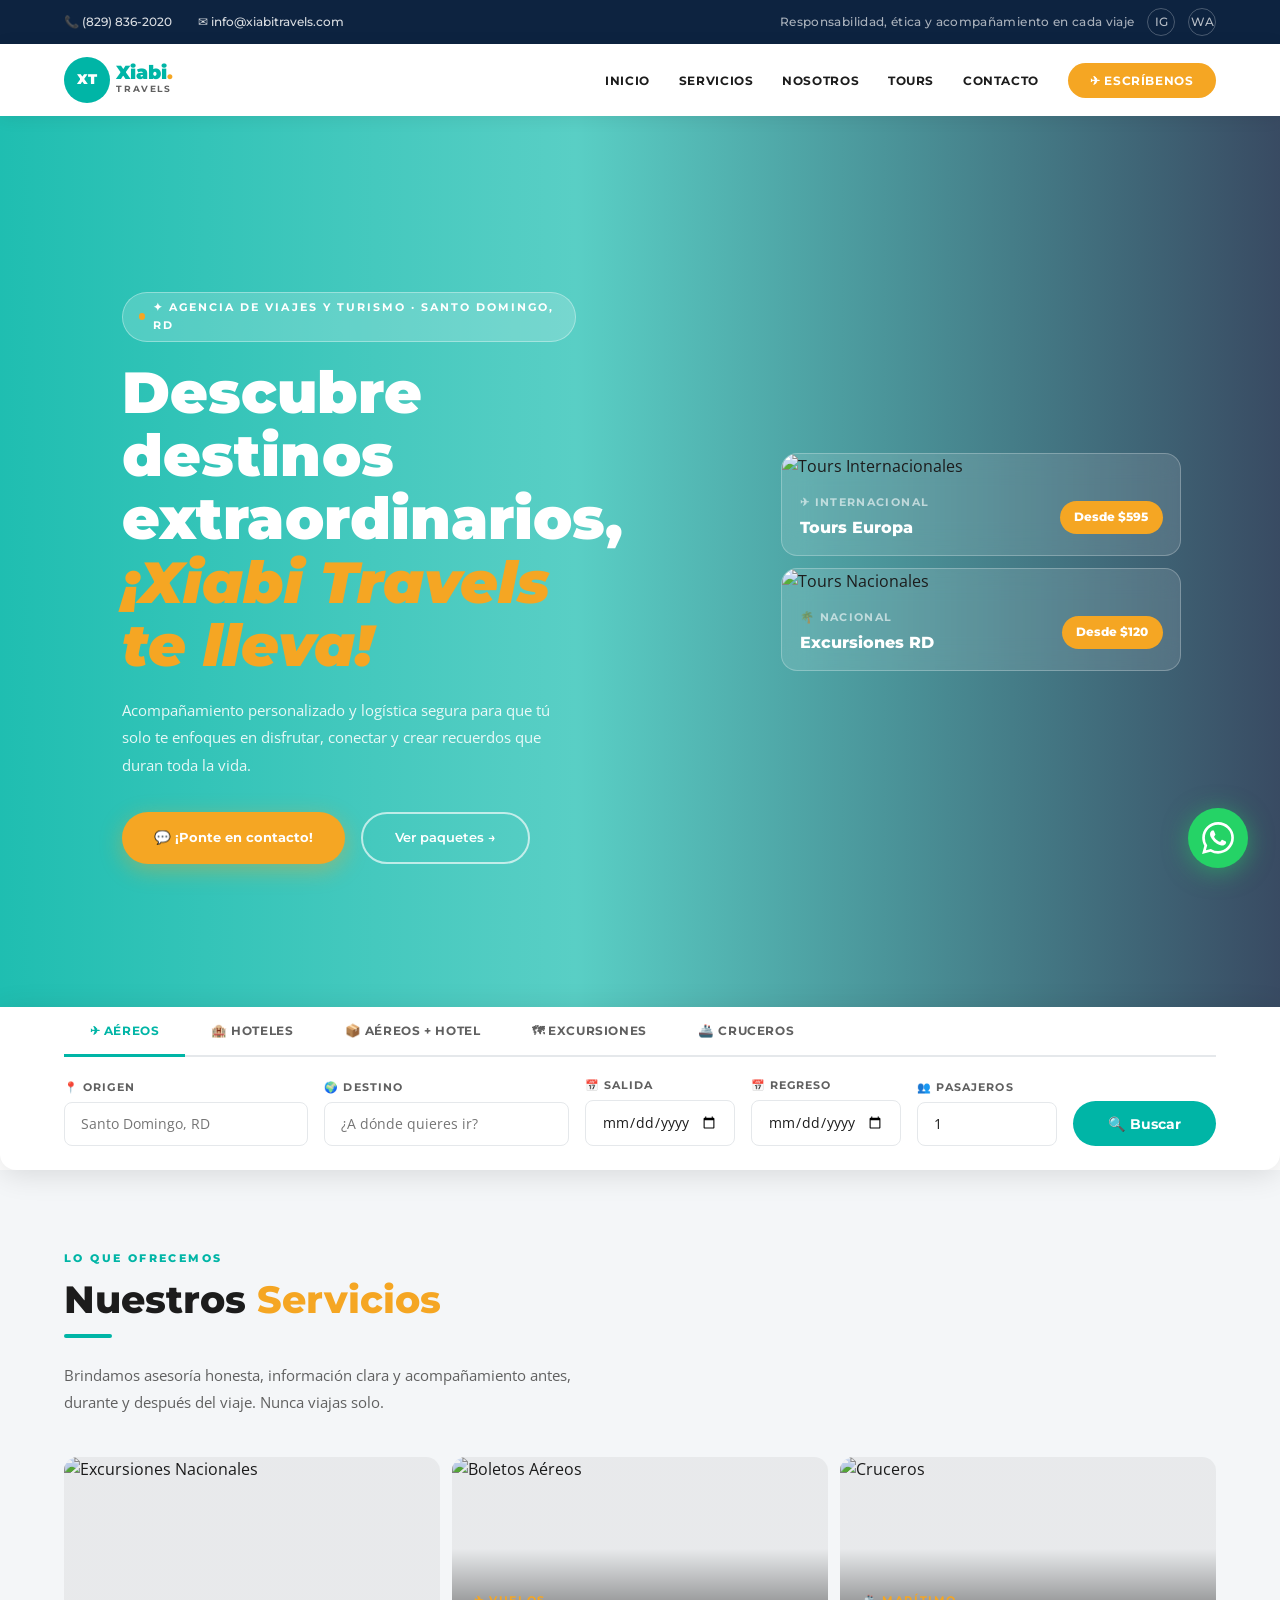
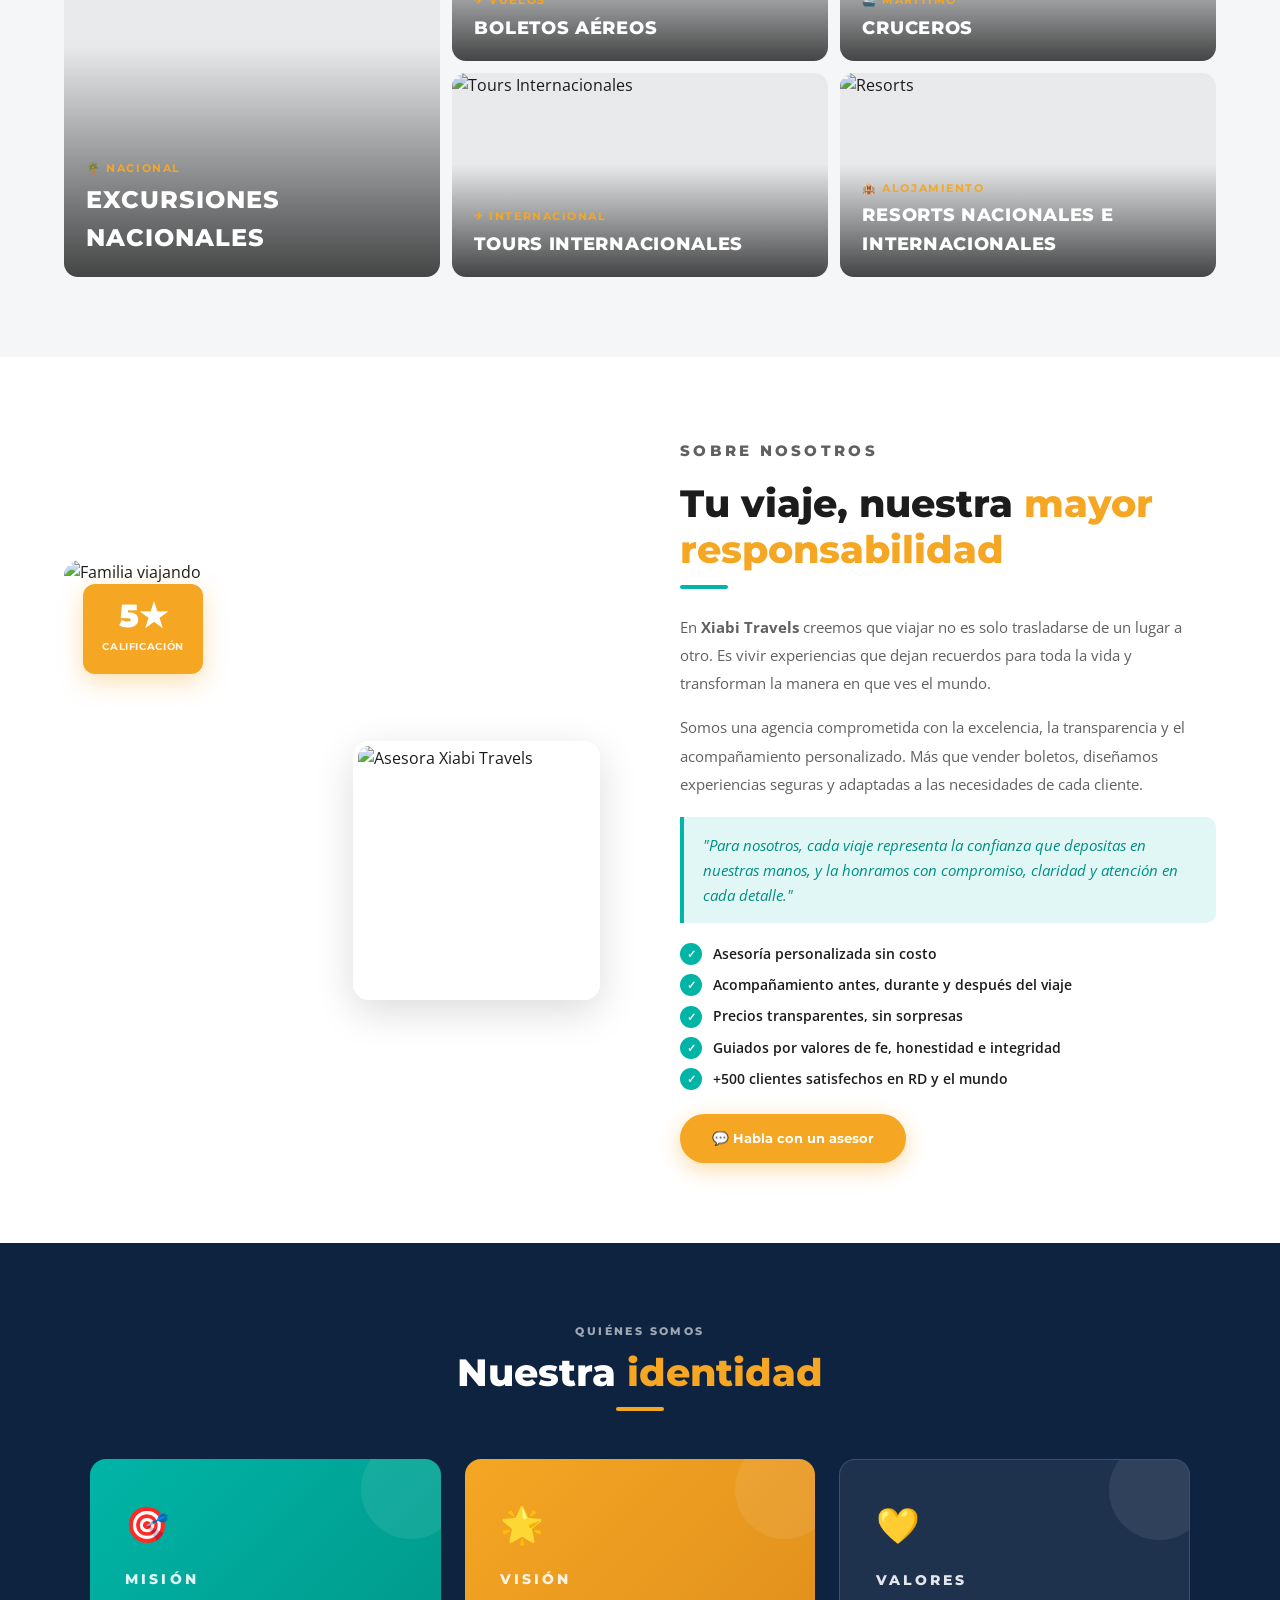
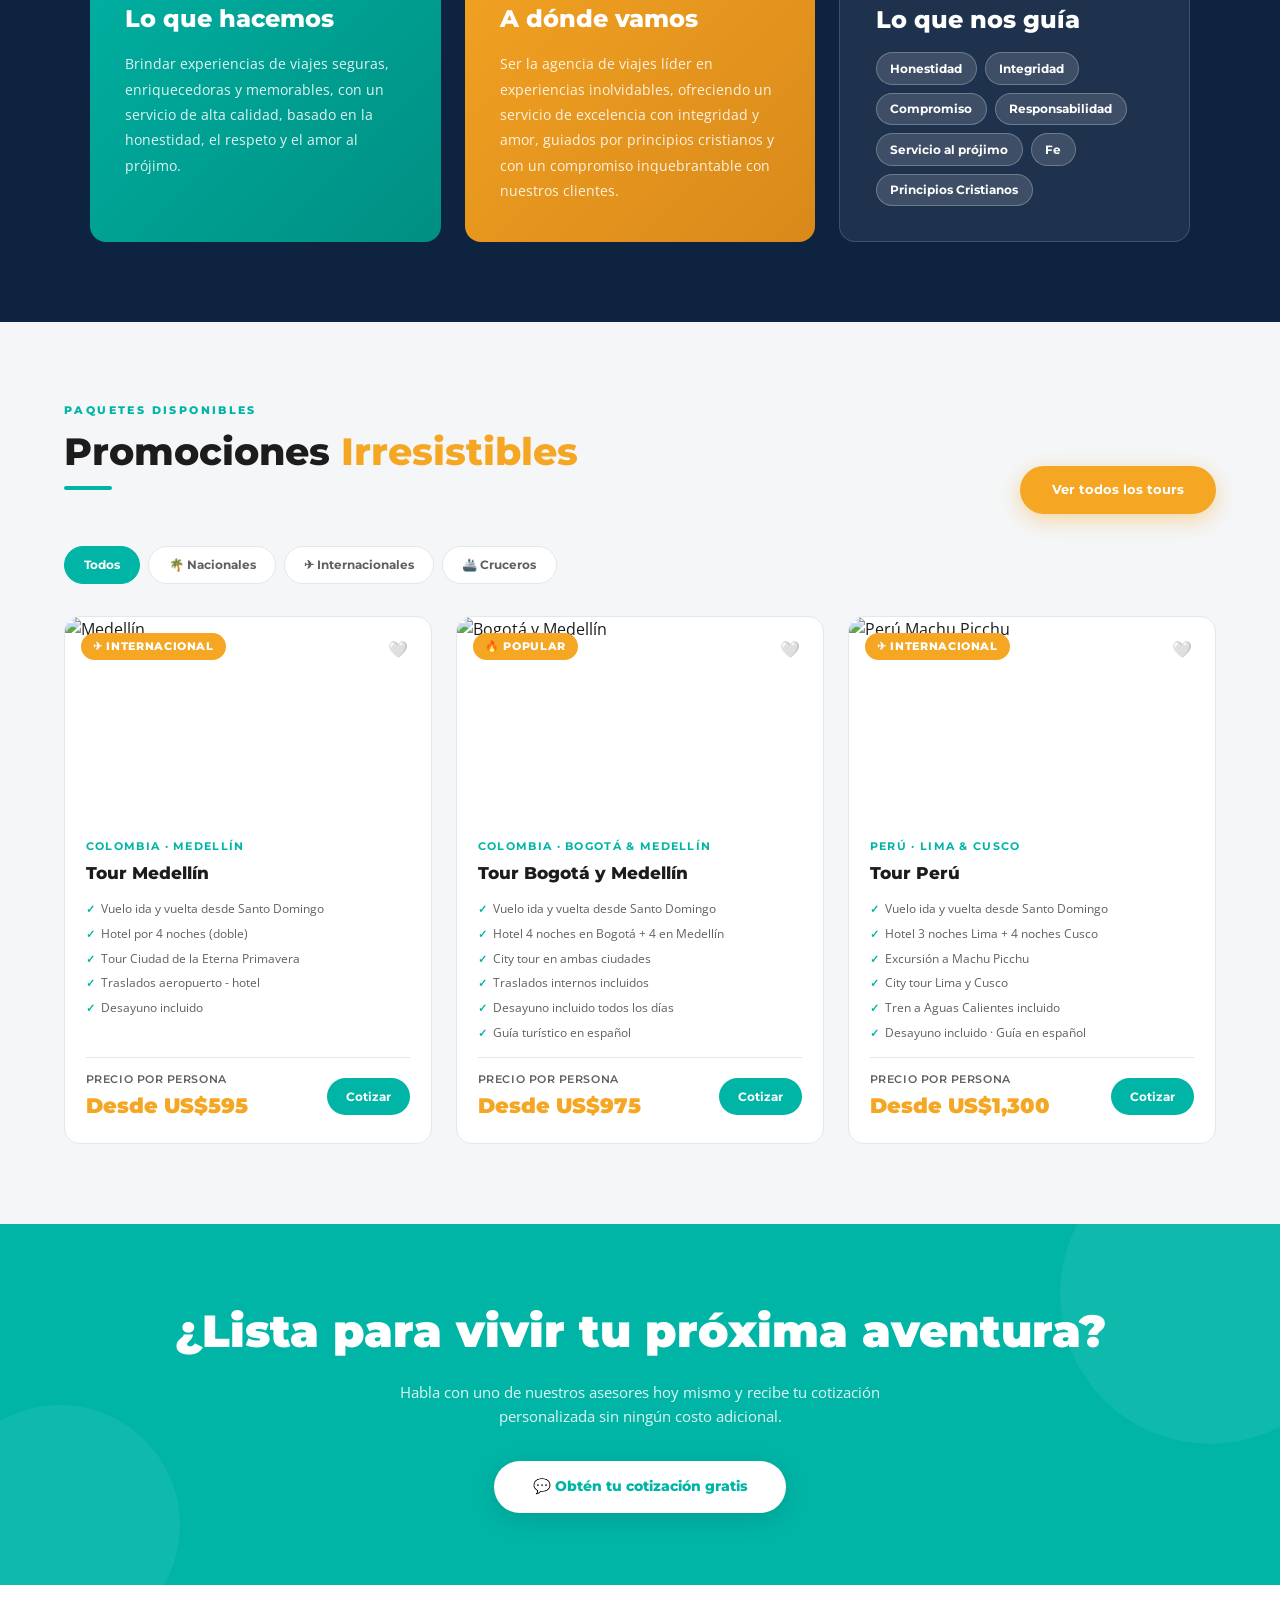
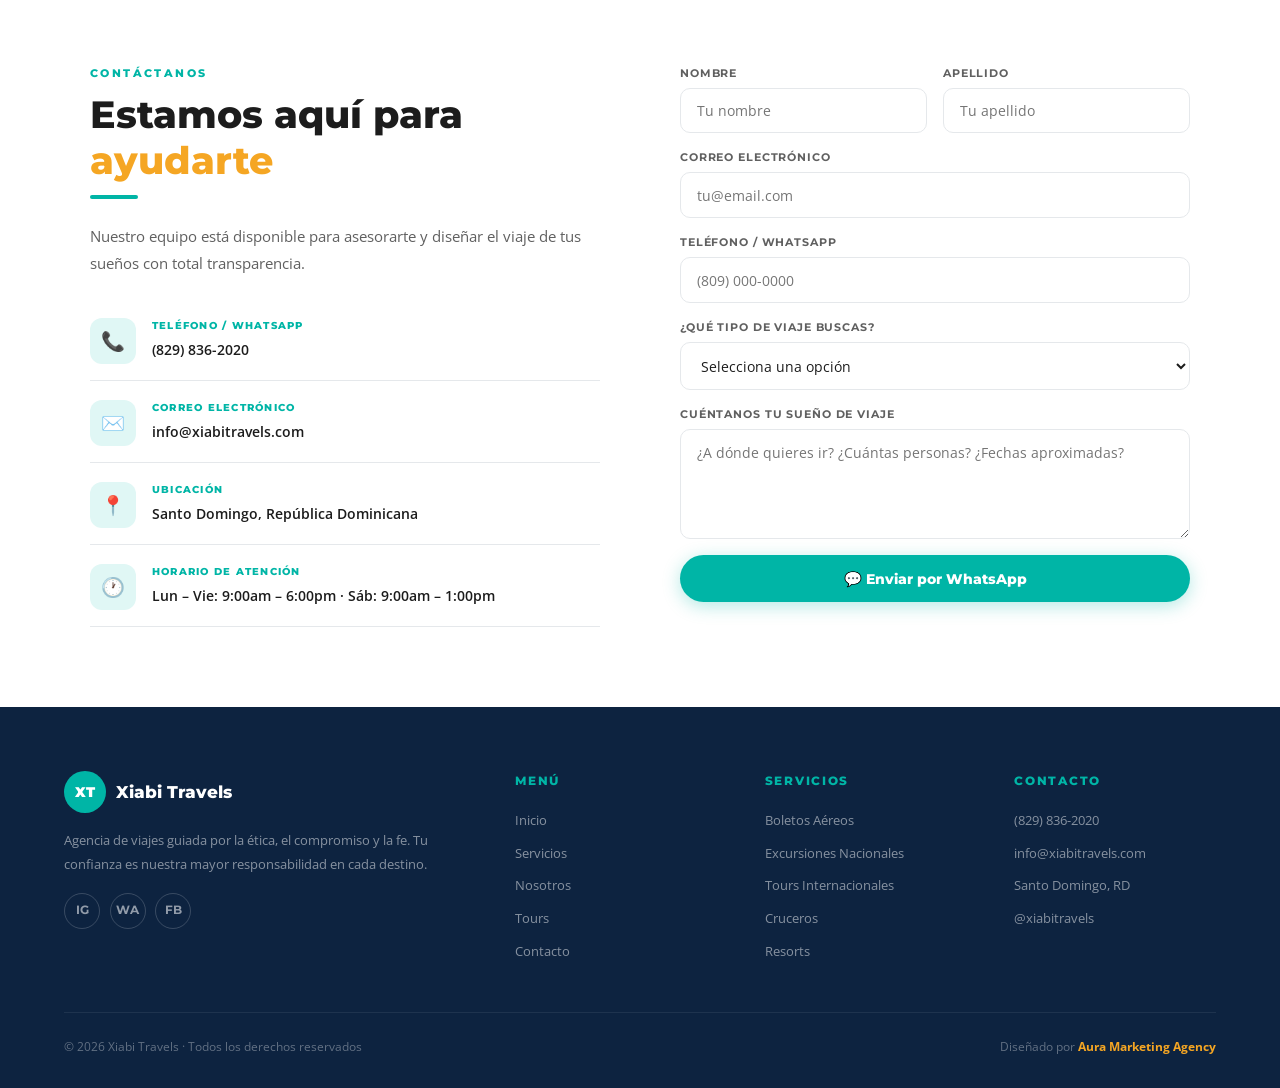
==== commit 92cfe6b8: "Add files via upload" ====
--- a/index.html
+++ b/index.html
@@ -4,634 +4,698 @@
 <meta charset="UTF-8">
 <meta name="viewport" content="width=device-width, initial-scale=1.0">
 <title>Xiabi Travels | Experiencias con Propósito</title>
-<link href="https://fonts.googleapis.com/css2?family=Montserrat:wght@400;500;600;700;800&family=Open+Sans:wght@300;400;600&display=swap" rel="stylesheet">
+<link href="https://fonts.googleapis.com/css2?family=Montserrat:wght@400;500;600;700;800;900&family=Open+Sans:ital,wght@0,300;0,400;0,600;1,400&display=swap" rel="stylesheet">
 <style>
 *{margin:0;padding:0;box-sizing:border-box}
 :root{
   --teal:#00B5A6;
   --teal-dark:#008F82;
+  --teal-xdark:#006B60;
   --teal-light:#E0F7F5;
   --orange:#F5A623;
-  --orange-dark:#D4881A;
-  --dark:#1A1A1A;
-  --gray:#555;
-  --gray-light:#F7F7F7;
+  --orange-dark:#D9891A;
+  --navy:#0D2340;
+  --dark:#1C1C1C;
+  --gray:#606060;
+  --gray-light:#F4F6F8;
   --white:#FFFFFF;
+  --border:#E5E8EB;
 }
 html{scroll-behavior:smooth}
-body{font-family:'Open Sans',sans-serif;color:var(--dark);overflow-x:hidden}
-
-/* ── TOP BAR ── */
-.topbar{background:var(--teal);color:var(--white);padding:.45rem 5%;display:flex;justify-content:space-between;align-items:center;font-size:.78rem;font-family:'Montserrat',sans-serif;font-weight:500}
-.topbar-left{display:flex;gap:1.8rem;align-items:center}
-.topbar a{color:var(--white);text-decoration:none;display:flex;align-items:center;gap:.4rem;opacity:.92;transition:opacity .2s}
-.topbar a:hover{opacity:1}
-.topbar-right{display:flex;gap:1.2rem;align-items:center}
-.topbar-social{width:26px;height:26px;border:1px solid rgba(255,255,255,.5);border-radius:50%;display:flex;align-items:center;justify-content:center;color:var(--white);text-decoration:none;font-size:.7rem;transition:all .2s}
-.topbar-social:hover{background:rgba(255,255,255,.2)}
-
-/* ── NAVBAR ── */
-nav{background:var(--white);padding:.9rem 5%;display:flex;justify-content:space-between;align-items:center;position:sticky;top:0;z-index:100;box-shadow:0 2px 12px rgba(0,0,0,.08)}
-.nav-logo{display:flex;align-items:center;gap:.6rem;text-decoration:none}
-.nav-logo-icon{width:44px;height:44px;background:var(--teal);border-radius:50%;display:flex;align-items:center;justify-content:center;color:var(--white);font-family:'Montserrat',sans-serif;font-weight:800;font-size:1rem}
-.nav-logo-text{font-family:'Montserrat',sans-serif;font-weight:700;font-size:1.2rem;color:var(--dark);line-height:1.1}
-.nav-logo-text span{display:block;font-size:.65rem;font-weight:500;color:var(--teal);letter-spacing:.12em;text-transform:uppercase}
-.nav-links{display:flex;gap:2rem;list-style:none;align-items:center}
-.nav-links a{color:var(--dark);text-decoration:none;font-family:'Montserrat',sans-serif;font-size:.82rem;font-weight:600;letter-spacing:.04em;text-transform:uppercase;padding:.3rem 0;border-bottom:2px solid transparent;transition:all .25s}
-.nav-links a:hover,.nav-links a.active{color:var(--teal);border-bottom-color:var(--teal)}
-.nav-cta{background:var(--orange);color:var(--white)!important;padding:.65rem 1.4rem!important;border-radius:30px!important;border:none!important;font-weight:700!important;transition:background .25s,transform .2s!important}
-.nav-cta:hover{background:var(--orange-dark)!important;transform:translateY(-1px)}
-
-/* ── HERO ── */
-.hero{position:relative;min-height:90vh;display:flex;align-items:center;overflow:hidden}
-.hero-bg{position:absolute;inset:0;background-image:url('https://images.unsplash.com/photo-1476514525535-07fb3b4ae5f1?auto=format&fit=crop&w=1920&q=80');background-size:cover;background-position:center;animation:zoomSlow 12s ease-out forwards}
-@keyframes zoomSlow{from{transform:scale(1.06)}to{transform:scale(1)}}
-.hero-overlay{position:absolute;inset:0;background:linear-gradient(100deg,rgba(0,181,166,.75) 0%,rgba(26,26,26,.5) 100%)}
-.hero-content{position:relative;z-index:2;padding:0 5%;max-width:700px;animation:slideUp .8s .2s both}
-@keyframes slideUp{from{opacity:0;transform:translateY(28px)}to{opacity:1;transform:translateY(0)}}
-.hero-eyebrow{display:inline-block;background:rgba(255,255,255,.18);border:1px solid rgba(255,255,255,.4);color:var(--white);font-family:'Montserrat',sans-serif;font-size:.72rem;font-weight:700;letter-spacing:.2em;text-transform:uppercase;padding:.4rem 1.1rem;border-radius:30px;margin-bottom:1.2rem}
-.hero h1{font-family:'Montserrat',sans-serif;font-size:clamp(2.4rem,5.5vw,4.2rem);font-weight:800;color:var(--white);line-height:1.12;margin-bottom:1.2rem}
-.hero h1 span{color:var(--orange);font-style:italic}
-.hero-sub{color:rgba(255,255,255,.88);font-size:1.05rem;line-height:1.8;max-width:520px;margin-bottom:2rem}
-.hero-btns{display:flex;gap:1rem;flex-wrap:wrap}
-.btn-orange{display:inline-flex;align-items:center;gap:.5rem;background:var(--orange);color:var(--white);padding:.9rem 2rem;border-radius:30px;font-family:'Montserrat',sans-serif;font-size:.85rem;font-weight:700;text-decoration:none;letter-spacing:.03em;transition:all .25s;box-shadow:0 4px 18px rgba(245,166,35,.4)}
-.btn-orange:hover{background:var(--orange-dark);transform:translateY(-2px);box-shadow:0 8px 28px rgba(245,166,35,.5)}
-.btn-white-outline{display:inline-flex;align-items:center;gap:.5rem;border:2px solid rgba(255,255,255,.7);color:var(--white);padding:.9rem 2rem;border-radius:30px;font-family:'Montserrat',sans-serif;font-size:.85rem;font-weight:600;text-decoration:none;transition:all .25s}
-.btn-white-outline:hover{background:rgba(255,255,255,.15);border-color:var(--white)}
-.hero-stats{position:absolute;bottom:0;right:0;display:flex;z-index:3}
-.hero-stat{background:rgba(255,255,255,.12);backdrop-filter:blur(10px);border-top:1px solid rgba(255,255,255,.2);padding:1.2rem 2rem;text-align:center;color:var(--white)}
-.hero-stat:first-child{border-left:1px solid rgba(255,255,255,.2)}
-.stat-n{font-family:'Montserrat',sans-serif;font-size:2rem;font-weight:800;display:block;color:var(--orange)}
-.stat-l{font-size:.7rem;font-weight:600;letter-spacing:.1em;text-transform:uppercase;opacity:.85}
-
-/* ── RIBBON ── */
-.ribbon{background:var(--teal);color:var(--white);padding:1rem 5%;display:flex;gap:3rem;overflow:hidden;white-space:nowrap}
-.ribbon-item{display:flex;align-items:center;gap:.6rem;font-family:'Montserrat',sans-serif;font-size:.8rem;font-weight:600;letter-spacing:.04em;opacity:.95;flex-shrink:0}
-.ribbon-dot{width:6px;height:6px;background:var(--orange);border-radius:50%;flex-shrink:0}
-
-/* ── SECTION COMMON ── */
-section{padding:5.5rem 5%}
-.section-tag{font-family:'Montserrat',sans-serif;font-size:.7rem;font-weight:700;letter-spacing:.25em;text-transform:uppercase;color:var(--teal);margin-bottom:.7rem}
-.section-title{font-family:'Montserrat',sans-serif;font-size:clamp(1.8rem,3.5vw,2.8rem);font-weight:800;line-height:1.2;margin-bottom:.8rem}
-.section-title span{color:var(--teal)}
-.title-bar{width:50px;height:4px;background:var(--orange);border-radius:2px;margin-bottom:1.8rem}
-.section-sub{color:var(--gray);line-height:1.85;max-width:560px;font-size:.95rem}
-.section-center{text-align:center}
-.section-center .section-sub,.section-center .title-bar{margin-left:auto;margin-right:auto}
-
-/* ── SERVICES GRID ── */
-.services-bg{background:var(--gray-light)}
-.services-grid{display:grid;grid-template-columns:repeat(auto-fit,minmax(250px,1fr));gap:1.5rem;margin-top:3rem;max-width:1200px;margin-left:auto;margin-right:auto}
-.svc-card{background:var(--white);border-radius:12px;padding:2rem 1.8rem;border:1px solid #EBEBEB;transition:all .3s;position:relative;overflow:hidden}
-.svc-card::after{content:'';position:absolute;top:0;left:0;width:4px;height:100%;background:var(--teal);transform:scaleY(0);transition:transform .3s;transform-origin:bottom}
-.svc-card:hover{transform:translateY(-5px);box-shadow:0 16px 40px rgba(0,0,0,.1)}
-.svc-card:hover::after{transform:scaleY(1)}
-.svc-img{width:100%;height:160px;object-fit:cover;border-radius:8px;margin-bottom:1.2rem}
-.svc-icon{width:52px;height:52px;background:var(--teal-light);border-radius:12px;display:flex;align-items:center;justify-content:center;font-size:1.5rem;margin-bottom:1rem}
-.svc-card h3{font-family:'Montserrat',sans-serif;font-size:1.05rem;font-weight:700;margin-bottom:.5rem;color:var(--dark)}
-.svc-card p{font-size:.85rem;color:var(--gray);line-height:1.7}
-
-/* ── ABOUT ── */
-.about-wrap{display:grid;grid-template-columns:1fr 1fr;gap:5rem;max-width:1200px;margin:0 auto;align-items:center}
-.about-images{position:relative;height:480px}
-.about-img1{position:absolute;left:0;top:0;width:70%;height:100%;object-fit:cover;border-radius:12px}
-.about-img2{position:absolute;right:0;bottom:2rem;width:48%;height:56%;object-fit:cover;border-radius:12px;border:5px solid var(--white);box-shadow:0 12px 36px rgba(0,0,0,.15)}
-.about-badge{position:absolute;left:1.5rem;bottom:3rem;background:var(--teal);color:var(--white);padding:1rem 1.4rem;border-radius:10px;font-family:'Montserrat',sans-serif;text-align:center;z-index:2}
-.about-badge strong{display:block;font-size:1.8rem;font-weight:800}
-.about-badge span{font-size:.72rem;font-weight:600;opacity:.9;letter-spacing:.06em}
-.about-text blockquote{margin:1.5rem 0;padding:1.2rem 1.4rem;background:var(--teal-light);border-left:4px solid var(--teal);border-radius:0 8px 8px 0;font-size:.93rem;color:var(--teal-dark);font-style:italic;line-height:1.7}
+body{font-family:'Open Sans',sans-serif;color:var(--dark);overflow-x:hidden;line-height:1.6}
+
+/* ─── TOPBAR ─── */
+.topbar{background:var(--navy);color:#fff;padding:.5rem 5%;display:flex;justify-content:space-between;align-items:center;font-size:.76rem;font-family:'Montserrat',sans-serif;font-weight:500}
+.tb-left{display:flex;gap:1.6rem}
+.tb-left a{color:rgba(255,255,255,.85);text-decoration:none;display:flex;align-items:center;gap:.35rem;transition:color .2s}
+.tb-left a:hover{color:#fff}
+.tb-right{display:flex;gap:.8rem;align-items:center}
+.tb-slogan{font-size:.72rem;color:rgba(255,255,255,.65);letter-spacing:.03em}
+.tb-social{width:28px;height:28px;border:1px solid rgba(255,255,255,.25);border-radius:50%;display:flex;align-items:center;justify-content:center;color:rgba(255,255,255,.7);text-decoration:none;font-size:.72rem;transition:all .2s}
+.tb-social:hover{background:var(--teal);border-color:var(--teal);color:#fff}
+
+/* ─── NAVBAR ─── */
+nav{background:#fff;padding:.8rem 5%;display:flex;justify-content:space-between;align-items:center;position:sticky;top:0;z-index:200;box-shadow:0 2px 16px rgba(0,0,0,.08)}
+.nav-logo{display:flex;align-items:center;gap:.5rem;text-decoration:none}
+.logo-img{height:48px;width:auto}
+.logo-text{font-family:'Montserrat',sans-serif;font-weight:800;font-size:1.15rem;color:var(--dark);line-height:1}
+.logo-text span{display:block;font-size:.6rem;font-weight:600;color:var(--teal);letter-spacing:.15em;text-transform:uppercase}
+.nav-links{display:flex;gap:1.8rem;list-style:none;align-items:center}
+.nav-links a{color:var(--dark);text-decoration:none;font-family:'Montserrat',sans-serif;font-size:.78rem;font-weight:700;letter-spacing:.05em;text-transform:uppercase;transition:color .2s}
+.nav-links a:hover{color:var(--teal)}
+.nav-btn{background:var(--orange)!important;color:#fff!important;padding:.6rem 1.4rem;border-radius:25px;font-size:.78rem!important;transition:background .2s,transform .2s!important}
+.nav-btn:hover{background:var(--orange-dark)!important;transform:translateY(-1px)}
+
+/* ─── HERO ─── */
+.hero{position:relative;min-height:92vh;display:grid;grid-template-columns:1fr 1fr;align-items:center;overflow:hidden}
+.hero-bg{position:absolute;inset:0;background:url('https://images.unsplash.com/photo-1507525428034-b723cf961d3e?auto=format&fit=crop&w=1920&q=80') center/cover;z-index:0}
+.hero-overlay{position:absolute;inset:0;background:linear-gradient(90deg,rgba(0,181,166,.88) 0%,rgba(0,181,166,.65) 45%,rgba(13,35,64,.82) 100%);z-index:1}
+.hero-left{position:relative;z-index:2;padding:6rem 4rem 4rem 10%;color:#fff}
+.hero-badge{display:inline-flex;align-items:center;gap:.5rem;background:rgba(255,255,255,.18);border:1px solid rgba(255,255,255,.35);padding:.38rem 1rem;border-radius:25px;font-family:'Montserrat',sans-serif;font-size:.7rem;font-weight:700;letter-spacing:.18em;text-transform:uppercase;margin-bottom:1.2rem}
+.hero-badge::before{content:'';width:7px;height:7px;background:var(--orange);border-radius:50%;animation:blink 2s infinite}
+@keyframes blink{0%,100%{opacity:1}50%{opacity:.3}}
+.hero h1{font-family:'Montserrat',sans-serif;font-size:clamp(2.2rem,4.5vw,3.8rem);font-weight:900;line-height:1.1;margin-bottom:1.2rem}
+.hero h1 em{font-style:italic;color:var(--orange);display:block}
+.hero-sub{font-size:.96rem;color:rgba(255,255,255,.88);line-height:1.8;max-width:480px;margin-bottom:2rem}
+.hero-actions{display:flex;gap:1rem;flex-wrap:wrap}
+.btn-orange{display:inline-flex;align-items:center;gap:.5rem;background:var(--orange);color:#fff;padding:.85rem 2rem;border-radius:30px;font-family:'Montserrat',sans-serif;font-size:.84rem;font-weight:700;text-decoration:none;transition:all .25s;box-shadow:0 6px 22px rgba(245,166,35,.4)}
+.btn-orange:hover{background:var(--orange-dark);transform:translateY(-2px);box-shadow:0 10px 32px rgba(245,166,35,.5)}
+.btn-outline{display:inline-flex;align-items:center;gap:.5rem;border:2px solid rgba(255,255,255,.65);color:#fff;padding:.85rem 2rem;border-radius:30px;font-family:'Montserrat',sans-serif;font-size:.84rem;font-weight:600;text-decoration:none;transition:all .25s}
+.btn-outline:hover{background:rgba(255,255,255,.15)}
+
+/* hero right: image carousel placeholder */
+.hero-right{position:relative;z-index:2;padding:4rem 6% 4rem 2rem;display:flex;flex-direction:column;gap:.8rem;align-items:flex-end}
+.hero-card{background:rgba(255,255,255,.12);backdrop-filter:blur(14px);border:1px solid rgba(255,255,255,.25);border-radius:16px;overflow:hidden;width:100%;max-width:400px;animation:fadeUp .7s ease both}
+@keyframes fadeUp{from{opacity:0;transform:translateY(20px)}to{opacity:1;transform:translateY(0)}}
+.hero-card:nth-child(2){animation-delay:.15s}
+.hero-card:nth-child(3){animation-delay:.3s}
+.hc-img{width:100%;height:170px;object-fit:cover}
+.hc-body{padding:.9rem 1.1rem;display:flex;justify-content:space-between;align-items:center}
+.hc-label{font-family:'Montserrat',sans-serif;font-size:.7rem;font-weight:700;letter-spacing:.12em;text-transform:uppercase;color:rgba(255,255,255,.6);display:block;margin-bottom:.15rem}
+.hc-name{font-family:'Montserrat',sans-serif;font-size:1rem;font-weight:800;color:#fff}
+.hc-price{background:var(--orange);color:#fff;padding:.4rem .9rem;border-radius:20px;font-family:'Montserrat',sans-serif;font-size:.78rem;font-weight:800;white-space:nowrap}
+
+/* ─── SEARCH BAR ─── */
+.search-wrap{background:#fff;box-shadow:0 4px 30px rgba(0,0,0,.12);border-radius:0 0 16px 16px;padding:0 5% 1.5rem;margin-top:-1px;position:relative;z-index:10}
+.search-tabs{display:flex;border-bottom:2px solid var(--border);margin-bottom:1.2rem}
+.stab{padding:.85rem 1.6rem;font-family:'Montserrat',sans-serif;font-size:.78rem;font-weight:700;color:var(--gray);cursor:pointer;border-bottom:3px solid transparent;margin-bottom:-2px;transition:all .25s;display:flex;align-items:center;gap:.4rem;text-transform:uppercase;letter-spacing:.05em}
+.stab.active{color:var(--teal);border-bottom-color:var(--teal)}
+.stab:hover{color:var(--teal)}
+.search-fields{display:flex;gap:1rem;align-items:flex-end;flex-wrap:wrap}
+.sf{display:flex;flex-direction:column;gap:.35rem;flex:1;min-width:140px}
+.sf label{font-family:'Montserrat',sans-serif;font-size:.68rem;font-weight:700;letter-spacing:.1em;text-transform:uppercase;color:var(--gray)}
+.sf input,.sf select{padding:.72rem 1rem;border:1.5px solid var(--border);border-radius:8px;font-family:'Open Sans',sans-serif;font-size:.88rem;color:var(--dark);outline:none;transition:border-color .2s;background:#fff;appearance:none}
+.sf input:focus,.sf select:focus{border-color:var(--teal)}
+.btn-search{background:var(--teal);color:#fff;border:none;padding:.82rem 2.2rem;border-radius:30px;font-family:'Montserrat',sans-serif;font-size:.88rem;font-weight:700;cursor:pointer;transition:all .25s;white-space:nowrap;display:flex;align-items:center;gap:.5rem}
+.btn-search:hover{background:var(--teal-dark);transform:translateY(-1px)}
+
+/* ─── SECTION BASE ─── */
+section{padding:5rem 5%}
+.s-tag{font-family:'Montserrat',sans-serif;font-size:.68rem;font-weight:800;letter-spacing:.22em;text-transform:uppercase;color:var(--teal);margin-bottom:.6rem}
+.s-title{font-family:'Montserrat',sans-serif;font-size:clamp(1.7rem,3vw,2.6rem);font-weight:800;line-height:1.2;margin-bottom:.7rem}
+.s-title span{color:var(--orange)}
+.s-bar{width:48px;height:4px;background:var(--teal);border-radius:2px;margin-bottom:1.5rem}
+.s-sub{color:var(--gray);line-height:1.85;font-size:.93rem;max-width:560px}
+.center{text-align:center}
+.center .s-bar,.center .s-sub{margin-left:auto;margin-right:auto}
+
+/* ─── SERVICES GRID (Alkasa style) ─── */
+.svc-section{background:var(--gray-light)}
+.svc-header{max-width:1200px;margin:0 auto 2.5rem}
+.svc-mosaic{display:grid;grid-template-columns:1fr 1fr 1fr;grid-template-rows:auto auto;gap:12px;max-width:1200px;margin:0 auto}
+.svc-tile{position:relative;border-radius:14px;overflow:hidden;cursor:pointer;min-height:200px}
+.svc-tile:first-child{grid-column:1/2;grid-row:1/3;min-height:420px}
+.svc-tile img{width:100%;height:100%;object-fit:cover;transition:transform .5s}
+.svc-tile:hover img{transform:scale(1.07)}
+.svc-tile-overlay{position:absolute;inset:0;background:linear-gradient(to top,rgba(0,0,0,.72) 0%,rgba(0,0,0,.05) 55%)}
+.svc-tile-info{position:absolute;bottom:0;left:0;right:0;padding:1.2rem 1.4rem}
+.svc-tile-label{font-family:'Montserrat',sans-serif;font-size:.68rem;font-weight:700;letter-spacing:.14em;text-transform:uppercase;color:var(--orange);margin-bottom:.25rem}
+.svc-tile-name{font-family:'Montserrat',sans-serif;font-size:1.1rem;font-weight:800;color:#fff;text-transform:uppercase;letter-spacing:.04em}
+.svc-tile:first-child .svc-tile-name{font-size:1.5rem}
+.svc-tile-border{position:absolute;inset:0;border:2.5px solid var(--orange);border-radius:14px;opacity:0;transition:opacity .3s}
+.svc-tile:hover .svc-tile-border{opacity:1}
+
+/* ─── ABOUT ─── */
+.about-grid{display:grid;grid-template-columns:1fr 1fr;gap:5rem;max-width:1200px;margin:0 auto;align-items:center}
+.about-imgs{position:relative;height:480px}
+.ai-main{position:absolute;left:0;top:0;width:68%;height:100%;object-fit:cover;border-radius:16px}
+.ai-sec{position:absolute;right:0;bottom:2.5rem;width:46%;height:54%;object-fit:cover;border-radius:16px;border:5px solid #fff;box-shadow:0 12px 40px rgba(0,0,0,.14)}
+.ai-badge{position:absolute;left:1.2rem;top:1.5rem;background:var(--orange);color:#fff;padding:1rem 1.2rem;border-radius:12px;font-family:'Montserrat',sans-serif;text-align:center;z-index:2;box-shadow:0 8px 24px rgba(245,166,35,.35)}
+.ai-badge strong{display:block;font-size:2rem;font-weight:900;line-height:1}
+.ai-badge span{font-size:.65rem;font-weight:700;letter-spacing:.06em;text-transform:uppercase;opacity:.9}
 .about-text p{color:var(--gray);line-height:1.9;font-size:.93rem;margin-bottom:1rem}
-.check-list{list-style:none;margin:1rem 0 1.5rem;display:flex;flex-direction:column;gap:.6rem}
-.check-list li{display:flex;align-items:center;gap:.7rem;font-size:.88rem;color:var(--dark);font-weight:500}
-.check-list li::before{content:'✓';width:22px;height:22px;background:var(--teal);color:var(--white);border-radius:50%;display:flex;align-items:center;justify-content:center;font-size:.7rem;font-weight:800;flex-shrink:0;line-height:22px;text-align:center}
-
-/* ── DESTINATIONS ── */
-.dest-wrap{max-width:1200px;margin:0 auto}
-.dest-tabs{display:flex;gap:0;margin-bottom:2rem;border-bottom:2px solid #E8E8E8}
-.dest-tab{padding:.7rem 1.8rem;font-family:'Montserrat',sans-serif;font-size:.82rem;font-weight:700;color:var(--gray);cursor:pointer;border-bottom:3px solid transparent;margin-bottom:-2px;transition:all .25s;text-transform:uppercase;letter-spacing:.08em}
-.dest-tab.active{color:var(--teal);border-bottom-color:var(--teal)}
-.dest-grid{display:grid;grid-template-columns:repeat(4,1fr);gap:1rem}
-.dest-card{position:relative;border-radius:12px;overflow:hidden;height:220px;cursor:pointer}
-.dest-card:first-child{grid-column:1/3;height:300px}
-.dest-card img{width:100%;height:100%;object-fit:cover;transition:transform .5s}
-.dest-card:hover img{transform:scale(1.07)}
-.dest-card-overlay{position:absolute;inset:0;background:linear-gradient(to top,rgba(0,0,0,.72) 0%,transparent 55%)}
-.dest-card-info{position:absolute;bottom:0;left:0;right:0;padding:1.2rem}
-.dest-cat{font-size:.65rem;font-weight:700;letter-spacing:.18em;text-transform:uppercase;color:var(--orange);margin-bottom:.25rem}
-.dest-name{font-family:'Montserrat',sans-serif;font-size:1.15rem;font-weight:800;color:var(--white)}
-.dest-card:first-child .dest-name{font-size:1.7rem}
-.dest-cta{position:absolute;top:1rem;right:1rem;background:var(--orange);color:var(--white);width:34px;height:34px;border-radius:50%;display:flex;align-items:center;justify-content:center;font-size:.9rem;opacity:0;transition:opacity .3s;text-decoration:none}
-.dest-card:hover .dest-cta{opacity:1}
-
-/* ── VALUES ── */
-.values-bg{background:var(--teal)}
-.values-inner{max-width:1100px;margin:0 auto;display:grid;grid-template-columns:1fr 1fr;gap:5rem;align-items:center}
-.values-text .section-tag{color:rgba(255,255,255,.7)}
-.values-text .section-title{color:var(--white)}
-.values-text .title-bar{background:var(--orange)}
-.values-text p{color:rgba(255,255,255,.82);line-height:1.9;font-size:.93rem}
-.values-grid{display:grid;grid-template-columns:1fr 1fr;gap:1rem}
-.val-item{background:rgba(255,255,255,.1);border:1px solid rgba(255,255,255,.18);border-radius:12px;padding:1.4rem;transition:background .3s}
-.val-item:hover{background:rgba(255,255,255,.18)}
-.val-icon{font-size:1.6rem;margin-bottom:.7rem;display:block}
-.val-item h4{font-family:'Montserrat',sans-serif;font-size:.92rem;font-weight:700;color:var(--white);margin-bottom:.3rem}
-.val-item p{font-size:.78rem;color:rgba(255,255,255,.72);line-height:1.6}
-
-/* ── TESTIMONIALS ── */
-.testi-bg{background:var(--gray-light)}
-.testi-grid{display:grid;grid-template-columns:repeat(3,1fr);gap:1.5rem;max-width:1100px;margin:3rem auto 0}
-.testi-card{background:var(--white);border-radius:12px;padding:1.8rem;border:1px solid #EBEBEB;position:relative}
-.testi-stars{color:var(--orange);font-size:.9rem;margin-bottom:.8rem;letter-spacing:.05em}
-.testi-card p{font-size:.88rem;color:var(--gray);line-height:1.75;font-style:italic;margin-bottom:1.2rem}
-.testi-card p::before{content:'\201C';font-size:2.5rem;color:var(--teal);line-height:0;vertical-align:-.5rem;margin-right:.2rem}
-.testi-author{display:flex;align-items:center;gap:.8rem}
-.testi-avatar{width:42px;height:42px;border-radius:50%;background:var(--teal-light);display:flex;align-items:center;justify-content:center;font-family:'Montserrat',sans-serif;font-weight:800;font-size:.9rem;color:var(--teal);flex-shrink:0}
-.testi-name{font-family:'Montserrat',sans-serif;font-size:.85rem;font-weight:700;color:var(--dark)}
-.testi-loc{font-size:.75rem;color:var(--gray)}
-
-/* ── CTA BAND ── */
-.cta-band{background:var(--orange);padding:4rem 5%;text-align:center}
-.cta-band h2{font-family:'Montserrat',sans-serif;font-size:clamp(1.8rem,3.5vw,2.6rem);font-weight:800;color:var(--white);margin-bottom:.8rem}
-.cta-band p{color:rgba(255,255,255,.88);margin-bottom:2rem;font-size:.95rem;max-width:520px;margin-left:auto;margin-right:auto}
-.btn-white{display:inline-flex;align-items:center;gap:.5rem;background:var(--white);color:var(--orange);padding:.9rem 2.2rem;border-radius:30px;font-family:'Montserrat',sans-serif;font-size:.88rem;font-weight:800;text-decoration:none;transition:all .25s;box-shadow:0 4px 18px rgba(0,0,0,.12)}
-.btn-white:hover{transform:translateY(-2px);box-shadow:0 8px 28px rgba(0,0,0,.18)}
-
-/* ── CONTACT ── */
-.contact-wrap{display:grid;grid-template-columns:1fr 1fr;gap:5rem;max-width:1100px;margin:0 auto}
-.contact-info .section-sub{margin-bottom:2rem}
-.c-item{display:flex;align-items:flex-start;gap:1rem;padding:1.1rem 0;border-bottom:1px solid #EBEBEB}
-.c-icon{width:44px;height:44px;background:var(--teal-light);border-radius:10px;display:flex;align-items:center;justify-content:center;font-size:1.1rem;flex-shrink:0;color:var(--teal)}
-.c-label{font-family:'Montserrat',sans-serif;font-size:.68rem;font-weight:700;letter-spacing:.12em;text-transform:uppercase;color:var(--teal);margin-bottom:.2rem}
-.c-value{font-size:.9rem;color:var(--dark);font-weight:500}
-.contact-form{display:flex;flex-direction:column;gap:1.1rem}
-.form-row{display:grid;grid-template-columns:1fr 1fr;gap:1rem}
-label{font-family:'Montserrat',sans-serif;font-size:.72rem;font-weight:700;letter-spacing:.08em;text-transform:uppercase;color:var(--gray);display:block;margin-bottom:.4rem}
-input,select,textarea{width:100%;padding:.8rem 1rem;border:1.5px solid #E0E0E0;border-radius:8px;font-family:'Open Sans',sans-serif;font-size:.9rem;color:var(--dark);outline:none;transition:border-color .25s;background:var(--white)}
-input:focus,select:focus,textarea:focus{border-color:var(--teal)}
-select option{background:var(--white)}
-textarea{resize:vertical;min-height:110px}
-.btn-teal{display:inline-flex;align-items:center;justify-content:center;gap:.5rem;background:var(--teal);color:var(--white);padding:.95rem 2rem;border-radius:30px;font-family:'Montserrat',sans-serif;font-size:.88rem;font-weight:700;text-decoration:none;border:none;cursor:pointer;width:100%;transition:all .25s;box-shadow:0 4px 18px rgba(0,181,166,.3)}
-.btn-teal:hover{background:var(--teal-dark);transform:translateY(-2px);box-shadow:0 8px 28px rgba(0,181,166,.45)}
-
-/* ── FOOTER ── */
-footer{background:var(--dark);color:var(--white);padding:3.5rem 5% 1.5rem}
-.footer-grid{display:grid;grid-template-columns:2fr 1fr 1fr 1fr;gap:3rem;margin-bottom:3rem}
-.footer-logo-wrap{display:flex;align-items:center;gap:.7rem;margin-bottom:1rem}
-.footer-logo-icon{width:40px;height:40px;background:var(--teal);border-radius:50%;display:flex;align-items:center;justify-content:center;font-family:'Montserrat',sans-serif;font-weight:800;font-size:.9rem;color:var(--white)}
-.footer-logo-text{font-family:'Montserrat',sans-serif;font-weight:700;font-size:1.1rem}
-footer p{font-size:.82rem;color:rgba(255,255,255,.55);line-height:1.8;margin-bottom:1.2rem}
-.footer-col h4{font-family:'Montserrat',sans-serif;font-size:.8rem;font-weight:700;letter-spacing:.12em;text-transform:uppercase;color:var(--teal);margin-bottom:1rem}
-.footer-links{list-style:none;display:flex;flex-direction:column;gap:.5rem}
-.footer-links a{color:rgba(255,255,255,.55);text-decoration:none;font-size:.83rem;transition:color .2s}
-.footer-links a:hover{color:var(--white)}
-.footer-socials{display:flex;gap:.7rem;margin-top:.5rem}
-.fsoc{width:36px;height:36px;border:1px solid rgba(255,255,255,.2);border-radius:50%;display:flex;align-items:center;justify-content:center;color:rgba(255,255,255,.6);text-decoration:none;font-size:.75rem;font-family:'Montserrat',sans-serif;font-weight:700;transition:all .2s}
-.fsoc:hover{background:var(--teal);border-color:var(--teal);color:var(--white)}
-.footer-bottom{border-top:1px solid rgba(255,255,255,.08);padding-top:1.5rem;display:flex;justify-content:space-between;align-items:center;flex-wrap:wrap;gap:.5rem}
-.footer-bottom p{margin:0;font-size:.78rem;color:rgba(255,255,255,.4)}
-.powered{color:var(--orange)!important;font-weight:600}
-
-/* ── WHATSAPP FLOAT ── */
-.wa{position:fixed;bottom:2rem;right:2rem;z-index:999;width:58px;height:58px;background:#25D366;border-radius:50%;display:flex;align-items:center;justify-content:center;text-decoration:none;box-shadow:0 4px 22px rgba(37,211,102,.5);animation:waPop 3s infinite}
-@keyframes waPop{0%,100%{box-shadow:0 4px 22px rgba(37,211,102,.5)}50%{box-shadow:0 4px 32px rgba(37,211,102,.8),0 0 0 10px rgba(37,211,102,.1)}}
-.wa:hover{transform:scale(1.1)}
-.wa svg{width:32px;height:32px;fill:white}
-.wa-tooltip{position:absolute;right:70px;background:var(--dark);color:var(--white);padding:.45rem .9rem;border-radius:8px;font-family:'Montserrat',sans-serif;font-size:.75rem;font-weight:600;white-space:nowrap;opacity:0;transition:opacity .3s;pointer-events:none}
-.wa:hover .wa-tooltip{opacity:1}
-
-@media(max-width:900px){
-  .about-wrap,.values-inner,.contact-wrap{grid-template-columns:1fr;gap:2.5rem}
-  .about-images{height:280px}
-  .dest-grid{grid-template-columns:1fr 1fr}
-  .dest-card:first-child{grid-column:auto;height:220px}
-  .testi-grid{grid-template-columns:1fr}
-  .footer-grid{grid-template-columns:1fr 1fr}
-  .hero-stats{display:none}
+.about-text blockquote{margin:1.2rem 0;padding:1rem 1.2rem;background:var(--teal-light);border-left:4px solid var(--teal);border-radius:0 10px 10px 0;font-size:.91rem;color:var(--teal-dark);font-style:italic;line-height:1.7}
+.checklist{list-style:none;margin:1rem 0 1.5rem;display:flex;flex-direction:column;gap:.55rem}
+.checklist li{display:flex;align-items:center;gap:.7rem;font-size:.88rem;color:var(--dark);font-weight:600}
+.checklist li::before{content:'✓';width:22px;height:22px;min-width:22px;background:var(--teal);color:#fff;border-radius:50%;display:flex;align-items:center;justify-content:center;font-size:.7rem;font-weight:800}
+
+/* ─── MISSION / VISION / VALUES ─── */
+.mvv-section{background:var(--navy);color:#fff;padding:5rem 5%}
+.mvv-inner{max-width:1100px;margin:0 auto}
+.mvv-grid{display:grid;grid-template-columns:1fr 1fr 1fr;gap:1.5rem;margin-top:3rem}
+.mvv-card{border-radius:16px;padding:2.2rem;position:relative;overflow:hidden}
+.mvv-card.mision{background:linear-gradient(135deg,var(--teal) 0%,var(--teal-dark) 100%)}
+.mvv-card.vision{background:linear-gradient(135deg,var(--orange) 0%,var(--orange-dark) 100%)}
+.mvv-card.valores{background:rgba(255,255,255,.07);border:1px solid rgba(255,255,255,.15)}
+.mvv-card::before{content:'';position:absolute;right:-20px;top:-20px;width:100px;height:100px;border-radius:50%;background:rgba(255,255,255,.08)}
+.mvv-icon{font-size:2.2rem;margin-bottom:1rem;display:block}
+.mvv-label{font-family:'Montserrat',sans-serif;font-size:.68rem;font-weight:800;letter-spacing:.22em;text-transform:uppercase;color:rgba(255,255,255,.7);margin-bottom:.5rem}
+.mvv-card h3{font-family:'Montserrat',sans-serif;font-size:1.5rem;font-weight:800;color:#fff;margin-bottom:.8rem}
+.mvv-card p{font-size:.88rem;color:rgba(255,255,255,.88);line-height:1.8}
+.val-tags{display:flex;flex-wrap:wrap;gap:.5rem;margin-top:.8rem}
+.val-tag{background:rgba(255,255,255,.14);border:1px solid rgba(255,255,255,.25);color:#fff;padding:.35rem .85rem;border-radius:20px;font-family:'Montserrat',sans-serif;font-size:.75rem;font-weight:700}
+
+/* ─── TOURS CATALOG ─── */
+.catalog-section{background:var(--gray-light)}
+.catalog-header{max-width:1200px;margin:0 auto;display:flex;justify-content:space-between;align-items:flex-end;flex-wrap:wrap;gap:1rem;margin-bottom:2rem}
+.catalog-filters{display:flex;gap:.5rem;flex-wrap:wrap;margin-bottom:2rem;max-width:1200px;margin-left:auto;margin-right:auto}
+.cfilter{padding:.5rem 1.2rem;border:1.5px solid var(--border);border-radius:25px;font-family:'Montserrat',sans-serif;font-size:.76rem;font-weight:700;color:var(--gray);cursor:pointer;background:#fff;transition:all .25s}
+.cfilter:hover,.cfilter.active{background:var(--teal);border-color:var(--teal);color:#fff}
+.tours-grid{display:grid;grid-template-columns:repeat(3,1fr);gap:1.5rem;max-width:1200px;margin:0 auto}
+.tour-card{background:#fff;border-radius:16px;overflow:hidden;border:1px solid var(--border);transition:all .3s;display:flex;flex-direction:column}
+.tour-card:hover{transform:translateY(-6px);box-shadow:0 20px 50px rgba(0,0,0,.12)}
+.tc-img-wrap{position:relative;height:200px;overflow:hidden}
+.tc-img-wrap img{width:100%;height:100%;object-fit:cover;transition:transform .5s}
+.tour-card:hover .tc-img-wrap img{transform:scale(1.06)}
+.tc-badge{position:absolute;top:1rem;left:1rem;background:var(--orange);color:#fff;padding:.3rem .75rem;border-radius:20px;font-family:'Montserrat',sans-serif;font-size:.68rem;font-weight:800;text-transform:uppercase;letter-spacing:.06em}
+.tc-fav{position:absolute;top:1rem;right:1rem;width:34px;height:34px;background:rgba(255,255,255,.85);border-radius:50%;display:flex;align-items:center;justify-content:center;font-size:1rem;cursor:pointer;transition:background .2s}
+.tc-fav:hover{background:#fff}
+.tc-body{padding:1.3rem;flex:1;display:flex;flex-direction:column;gap:.5rem}
+.tc-cat{font-family:'Montserrat',sans-serif;font-size:.68rem;font-weight:700;letter-spacing:.12em;text-transform:uppercase;color:var(--teal)}
+.tc-name{font-family:'Montserrat',sans-serif;font-size:1.05rem;font-weight:800;color:var(--dark);line-height:1.3}
+.tc-includes{list-style:none;display:flex;flex-direction:column;gap:.3rem;margin:.4rem 0}
+.tc-includes li{font-size:.78rem;color:var(--gray);display:flex;align-items:center;gap:.4rem}
+.tc-includes li::before{content:'✓';color:var(--teal);font-weight:800;font-size:.7rem}
+.tc-footer{display:flex;justify-content:space-between;align-items:center;padding-top:.8rem;border-top:1px solid var(--border);margin-top:auto}
+.tc-price-label{font-size:.68rem;color:var(--gray);font-family:'Montserrat',sans-serif;font-weight:600;text-transform:uppercase;letter-spacing:.05em}
+.tc-price{font-family:'Montserrat',sans-serif;font-size:1.3rem;font-weight:900;color:var(--orange)}
+.tc-btn{background:var(--teal);color:#fff;border:none;padding:.55rem 1.2rem;border-radius:20px;font-family:'Montserrat',sans-serif;font-size:.76rem;font-weight:700;cursor:pointer;transition:all .25s;text-decoration:none}
+.tc-btn:hover{background:var(--teal-dark);transform:translateY(-1px)}
+
+/* ─── CTA BAND ─── */
+.cta-band{background:var(--teal);padding:4.5rem 5%;text-align:center;position:relative;overflow:hidden}
+.cta-band::before{content:'';position:absolute;right:-80px;top:-80px;width:300px;height:300px;border-radius:50%;background:rgba(255,255,255,.06)}
+.cta-band::after{content:'';position:absolute;left:-60px;bottom:-60px;width:240px;height:240px;border-radius:50%;background:rgba(255,255,255,.06)}
+.cta-band h2{font-family:'Montserrat',sans-serif;font-size:clamp(1.8rem,3.5vw,2.8rem);font-weight:900;color:#fff;margin-bottom:.8rem;position:relative;z-index:1}
+.cta-band p{color:rgba(255,255,255,.88);margin-bottom:2rem;max-width:520px;margin-left:auto;margin-right:auto;font-size:.95rem;position:relative;z-index:1}
+.btn-white{display:inline-flex;align-items:center;gap:.5rem;background:#fff;color:var(--teal);padding:.9rem 2.4rem;border-radius:30px;font-family:'Montserrat',sans-serif;font-size:.9rem;font-weight:800;text-decoration:none;transition:all .25s;box-shadow:0 6px 24px rgba(0,0,0,.12);position:relative;z-index:1}
+.btn-white:hover{transform:translateY(-2px);box-shadow:0 12px 36px rgba(0,0,0,.18)}
+
+/* ─── CONTACT ─── */
+.contact-inner{display:grid;grid-template-columns:1fr 1fr;gap:5rem;max-width:1100px;margin:0 auto}
+.c-items{display:flex;flex-direction:column;gap:.2rem;margin-top:1.5rem}
+.c-row{display:flex;align-items:flex-start;gap:1rem;padding:1rem 0;border-bottom:1px solid var(--border)}
+.c-ico{width:46px;height:46px;min-width:46px;background:var(--teal-light);border-radius:12px;display:flex;align-items:center;justify-content:center;font-size:1.2rem;color:var(--teal)}
+.c-lbl{font-family:'Montserrat',sans-serif;font-size:.65rem;font-weight:800;letter-spacing:.12em;text-transform:uppercase;color:var(--teal);margin-bottom:.2rem}
+.c-val{font-size:.9rem;color:var(--dark);font-weight:600}
+.contact-form{display:flex;flex-direction:column;gap:1rem}
+.frow{display:grid;grid-template-columns:1fr 1fr;gap:1rem}
+.fg{display:flex;flex-direction:column;gap:.35rem}
+.fg label{font-family:'Montserrat',sans-serif;font-size:.68rem;font-weight:700;letter-spacing:.08em;text-transform:uppercase;color:var(--gray)}
+.fg input,.fg select,.fg textarea{padding:.78rem 1rem;border:1.5px solid var(--border);border-radius:10px;font-family:'Open Sans',sans-serif;font-size:.88rem;color:var(--dark);outline:none;transition:border-color .2s;background:#fff;width:100%}
+.fg input:focus,.fg select:focus,.fg textarea:focus{border-color:var(--teal)}
+.fg textarea{resize:vertical;min-height:110px}
+.btn-teal-full{width:100%;background:var(--teal);color:#fff;border:none;padding:.9rem;border-radius:30px;font-family:'Montserrat',sans-serif;font-size:.9rem;font-weight:800;cursor:pointer;transition:all .25s;box-shadow:0 4px 18px rgba(0,181,166,.3)}
+.btn-teal-full:hover{background:var(--teal-dark);transform:translateY(-1px);box-shadow:0 8px 28px rgba(0,181,166,.45)}
+
+/* ─── FOOTER ─── */
+footer{background:var(--navy);color:#fff;padding:4rem 5% 2rem}
+.foot-grid{display:grid;grid-template-columns:2fr 1fr 1fr 1fr;gap:3rem;margin-bottom:3rem}
+.foot-brand p{font-size:.82rem;color:rgba(255,255,255,.5);line-height:1.8;margin:1rem 0}
+.foot-logo-wrap{display:flex;align-items:center;gap:.6rem}
+.foot-logo-circle{width:42px;height:42px;background:var(--teal);border-radius:50%;display:flex;align-items:center;justify-content:center;font-family:'Montserrat',sans-serif;font-weight:900;font-size:.85rem;color:#fff}
+.foot-logo-name{font-family:'Montserrat',sans-serif;font-weight:800;font-size:1.05rem}
+.foot-socials{display:flex;gap:.6rem;margin-top:.5rem}
+.fsoc{width:36px;height:36px;border:1px solid rgba(255,255,255,.18);border-radius:50%;display:flex;align-items:center;justify-content:center;color:rgba(255,255,255,.55);text-decoration:none;font-family:'Montserrat',sans-serif;font-size:.72rem;font-weight:700;transition:all .2s}
+.fsoc:hover{background:var(--teal);border-color:var(--teal);color:#fff}
+.foot-col h4{font-family:'Montserrat',sans-serif;font-size:.76rem;font-weight:800;letter-spacing:.14em;text-transform:uppercase;color:var(--teal);margin-bottom:1rem}
+.foot-links{list-style:none;display:flex;flex-direction:column;gap:.45rem}
+.foot-links a{color:rgba(255,255,255,.5);text-decoration:none;font-size:.82rem;transition:color .2s}
+.foot-links a:hover{color:#fff}
+.foot-bottom{border-top:1px solid rgba(255,255,255,.07);padding-top:1.5rem;display:flex;justify-content:space-between;align-items:center;flex-wrap:wrap;gap:.5rem}
+.foot-bottom p{font-size:.75rem;color:rgba(255,255,255,.35);margin:0}
+.aura{color:var(--orange)!important;font-weight:700}
+
+/* ─── WA BUTTON ─── */
+.wa-btn{position:fixed;bottom:2rem;right:2rem;z-index:999;width:60px;height:60px;background:#25D366;border-radius:50%;display:flex;align-items:center;justify-content:center;text-decoration:none;box-shadow:0 4px 24px rgba(37,211,102,.5);animation:waPulse 3s infinite;transition:transform .2s}
+.wa-btn:hover{transform:scale(1.1)}
+@keyframes waPulse{0%,100%{box-shadow:0 4px 24px rgba(37,211,102,.5)}50%{box-shadow:0 4px 32px rgba(37,211,102,.75),0 0 0 10px rgba(37,211,102,.1)}}
+.wa-btn svg{width:32px;height:32px;fill:#fff}
+.wa-tip{position:absolute;right:72px;background:var(--dark);color:#fff;padding:.45rem 1rem;border-radius:8px;font-family:'Montserrat',sans-serif;font-size:.72rem;font-weight:700;white-space:nowrap;opacity:0;transition:opacity .3s;pointer-events:none}
+.wa-btn:hover .wa-tip{opacity:1}
+
+/* ─── RESPONSIVE ─── */
+@media(max-width:1024px){
+  .hero{grid-template-columns:1fr;min-height:auto}
+  .hero-right{display:none}
+  .hero-left{padding:7rem 5% 3rem}
+  .svc-mosaic{grid-template-columns:1fr 1fr;grid-template-rows:auto}
+  .svc-tile:first-child{grid-column:1/3;grid-row:auto;min-height:200px}
+  .about-grid{grid-template-columns:1fr;gap:2.5rem}
+  .about-imgs{height:300px}
+  .mvv-grid{grid-template-columns:1fr;gap:1rem}
+  .tours-grid{grid-template-columns:1fr 1fr}
+  .contact-inner{grid-template-columns:1fr;gap:2.5rem}
+  .foot-grid{grid-template-columns:1fr 1fr}
   nav .nav-links{display:none}
+}
+@media(max-width:640px){
+  .tours-grid{grid-template-columns:1fr}
+  .svc-mosaic{grid-template-columns:1fr}
+  .svc-tile:first-child{grid-column:auto}
+  .frow{grid-template-columns:1fr}
 }
 </style>
 </head>
 <body>
 
-<!-- TOP BAR -->
+<!-- ── TOP BAR ── -->
 <div class="topbar">
-  <div class="topbar-left">
+  <div class="tb-left">
     <a href="tel:8298362020">📞 (829) 836-2020</a>
     <a href="mailto:info@xiabitravels.com">✉ info@xiabitravels.com</a>
   </div>
-  <div class="topbar-right">
-    <span style="font-size:.75rem;opacity:.85">Responsabilidad, ética y acompañamiento en cada viaje</span>
-    <a href="https://www.instagram.com/xiabitravels/" class="topbar-social">IG</a>
-    <a href="https://wa.me/8298362020" class="topbar-social">WA</a>
+  <div class="tb-right">
+    <span class="tb-slogan">Responsabilidad, ética y acompañamiento en cada viaje</span>
+    <a href="https://www.instagram.com/xiabitravels/" class="tb-social" title="Instagram">IG</a>
+    <a href="https://wa.me/8298362020" class="tb-social" title="WhatsApp">WA</a>
   </div>
 </div>
 
-<!-- NAVBAR -->
+<!-- ── NAVBAR ── -->
 <nav>
   <a href="#inicio" class="nav-logo">
-    <div class="nav-logo-icon">XT</div>
-    <div class="nav-logo-text">Xiabi Travels <span>Agencia de Viajes & Turismo</span></div>
+    <!-- Logo text version (replace src with actual logo if available) -->
+    <div style="display:flex;align-items:center;gap:.4rem">
+      <div style="width:46px;height:46px;background:var(--teal);border-radius:50%;display:flex;align-items:center;justify-content:center;font-family:'Montserrat',sans-serif;font-weight:900;color:#fff;font-size:.9rem">XT</div>
+      <div>
+        <div style="font-family:'Montserrat',sans-serif;font-weight:900;font-size:1.2rem;color:var(--teal);line-height:1">Xiabi<span style="color:var(--orange)">.</span></div>
+        <div style="font-family:'Montserrat',sans-serif;font-size:.55rem;font-weight:700;letter-spacing:.18em;color:var(--gray);text-transform:uppercase">TRAVELS</div>
+      </div>
+    </div>
   </a>
   <ul class="nav-links">
-    <li><a href="#inicio" class="active">Inicio</a></li>
+    <li><a href="#inicio">Inicio</a></li>
+    <li><a href="#servicios">Servicios</a></li>
     <li><a href="#nosotros">Nosotros</a></li>
-    <li><a href="#servicios">Servicios</a></li>
-    <li><a href="#destinos">Tours Nacionales</a></li>
-    <li><a href="#destinos">Tours Internacionales</a></li>
-    <li><a href="https://wa.me/8298362020?text=Hola!%20Quiero%20información%20sobre%20viajes." class="nav-cta">✈ Escríbenos</a></li>
+    <li><a href="#catalogo">Tours</a></li>
+    <li><a href="#contacto">Contacto</a></li>
+    <li><a href="https://wa.me/8298362020?text=Hola!%20Quiero%20información%20de%20viajes." class="nav-btn">✈ Escríbenos</a></li>
   </ul>
 </nav>
 
-<!-- HERO -->
+<!-- ── HERO ── -->
 <section class="hero" id="inicio">
   <div class="hero-bg"></div>
   <div class="hero-overlay"></div>
-  <div class="hero-content">
-    <div class="hero-eyebrow">✈ Agencia de Viajes y Turismo — RD</div>
-    <h1>Descubre destinos <span>extraordinarios</span> con Xiabi Travels</h1>
-    <p class="hero-sub">Acompañamiento personalizado y logística segura para que tú solo te enfoques en disfrutar, conectar y crear recuerdos para toda la vida.</p>
-    <div class="hero-btns">
-      <a href="https://wa.me/8298362020?text=Hola%20Xiabi!%20Quiero%20planificar%20un%20viaje." class="btn-orange">💬 Habla con nosotros</a>
-      <a href="#destinos" class="btn-white-outline">Ver destinos →</a>
-    </div>
-  </div>
-  <div class="hero-stats">
-    <div class="hero-stat">
-      <span class="stat-n">500+</span>
-      <span class="stat-l">Clientes felices</span>
-    </div>
-    <div class="hero-stat">
-      <span class="stat-n">30+</span>
-      <span class="stat-l">Destinos</span>
-    </div>
-    <div class="hero-stat">
-      <span class="stat-n">5 ★</span>
-      <span class="stat-l">Calificación</span>
+  <div class="hero-left">
+    <div class="hero-badge">✦ Agencia de Viajes y Turismo · Santo Domingo, RD</div>
+    <h1>Descubre destinos extraordinarios,<em>¡Xiabi Travels te lleva!</em></h1>
+    <p class="hero-sub">Acompañamiento personalizado y logística segura para que tú solo te enfoques en disfrutar, conectar y crear recuerdos que duran toda la vida.</p>
+    <div class="hero-actions">
+      <a href="https://wa.me/8298362020?text=Hola!%20Quiero%20planificar%20un%20viaje." class="btn-orange">💬 ¡Ponte en contacto!</a>
+      <a href="#catalogo" class="btn-outline">Ver paquetes →</a>
+    </div>
+  </div>
+  <div class="hero-right">
+    <div class="hero-card" style="animation-delay:.1s">
+      <img class="hc-img" src="https://images.unsplash.com/photo-1548013146-72479768bada?auto=format&fit=crop&w=700&q=80" alt="Tours Internacionales">
+      <div class="hc-body">
+        <div><span class="hc-label">✈ Internacional</span><span class="hc-name">Tours Europa</span></div>
+        <span class="hc-price">Desde $595</span>
+      </div>
+    </div>
+    <div class="hero-card" style="animation-delay:.25s">
+      <img class="hc-img" src="https://images.unsplash.com/photo-1501644898242-cfea317d7faf?auto=format&fit=crop&w=700&q=80" alt="Tours Nacionales">
+      <div class="hc-body">
+        <div><span class="hc-label">🌴 Nacional</span><span class="hc-name">Excursiones RD</span></div>
+        <span class="hc-price">Desde $120</span>
+      </div>
     </div>
   </div>
 </section>
 
-<!-- RIBBON -->
-<div class="ribbon">
-  <div class="ribbon-item"><span class="ribbon-dot"></span>Boletos Aéreos</div>
-  <div class="ribbon-item"><span class="ribbon-dot"></span>Tours Nacionales</div>
-  <div class="ribbon-item"><span class="ribbon-dot"></span>Tours Internacionales</div>
-  <div class="ribbon-item"><span class="ribbon-dot"></span>Cruceros</div>
-  <div class="ribbon-item"><span class="ribbon-dot"></span>Hoteles</div>
-  <div class="ribbon-item"><span class="ribbon-dot"></span>Paquetes Completos</div>
-  <div class="ribbon-item"><span class="ribbon-dot"></span>Seguros de Viaje</div>
-  <div class="ribbon-item"><span class="ribbon-dot"></span>Excursiones</div>
+<!-- ── SEARCH BAR ── -->
+<div class="search-wrap">
+  <div class="search-tabs">
+    <div class="stab active" onclick="setTab(this)">✈ Aéreos</div>
+    <div class="stab" onclick="setTab(this)">🏨 Hoteles</div>
+    <div class="stab" onclick="setTab(this)">📦 Aéreos + Hotel</div>
+    <div class="stab" onclick="setTab(this)">🗺 Excursiones</div>
+    <div class="stab" onclick="setTab(this)">🚢 Cruceros</div>
+  </div>
+  <div class="search-fields">
+    <div class="sf">
+      <label>📍 Origen</label>
+      <input type="text" placeholder="Santo Domingo, RD">
+    </div>
+    <div class="sf">
+      <label>🌍 Destino</label>
+      <input type="text" placeholder="¿A dónde quieres ir?">
+    </div>
+    <div class="sf" style="max-width:150px">
+      <label>📅 Salida</label>
+      <input type="date">
+    </div>
+    <div class="sf" style="max-width:150px">
+      <label>📅 Regreso</label>
+      <input type="date">
+    </div>
+    <div class="sf" style="max-width:110px">
+      <label>👥 Pasajeros</label>
+      <input type="number" min="1" value="1">
+    </div>
+    <button class="btn-search" onclick="window.open('https://wa.me/8298362020?text=Hola!%20Quiero%20cotizar%20un%20viaje.','_blank')">🔍 Buscar</button>
+  </div>
 </div>
 
-<!-- SERVICES -->
-<section class="services-bg" id="servicios">
-  <div class="section-center" style="max-width:1200px;margin:0 auto">
-    <p class="section-tag">Lo que ofrecemos</p>
-    <h2 class="section-title">Nuestros <span>Servicios</span></h2>
-    <div class="title-bar"></div>
-    <p class="section-sub">Brindamos asesoría honesta, información clara y acompañamiento antes, durante y después del viaje. Nunca viajas solo.</p>
-  </div>
-  <div class="services-grid">
-    <div class="svc-card">
-      <img class="svc-img" src="https://images.unsplash.com/photo-1436491865332-7a61a109cc05?auto=format&fit=crop&w=600&q=80" alt="Boletos Aéreos">
-      <h3>Boletos Aéreos</h3>
-      <p>Rutas nacionales e internacionales con las mejores aerolíneas y tarifas optimizadas para cada presupuesto.</p>
-    </div>
-    <div class="svc-card">
-      <img class="svc-img" src="https://images.unsplash.com/photo-1564501049412-61c2a3083791?auto=format&fit=crop&w=600&q=80" alt="Hoteles">
-      <h3>Hoteles & Resorts</h3>
-      <p>Alojamientos seguros, confortables y verificados en cualquier parte del mundo, desde boutique hasta todo incluido.</p>
-    </div>
-    <div class="svc-card">
-      <img class="svc-img" src="https://images.unsplash.com/photo-1548013146-72479768bada?auto=format&fit=crop&w=600&q=80" alt="Tours Internacionales">
-      <h3>Tours Internacionales</h3>
-      <p>Europa, Latinoamérica, Norteamérica y más. Diseñamos el itinerario perfecto para cada aventura internacional.</p>
-    </div>
-    <div class="svc-card">
-      <img class="svc-img" src="https://images.unsplash.com/photo-1501644898242-cfea317d7faf?auto=format&fit=crop&w=600&q=80" alt="Tours Nacionales">
-      <h3>Tours Nacionales</h3>
-      <p>Descubre la belleza de la República Dominicana con nuestras excursiones a Isla Saona, Punta Cana y más.</p>
-    </div>
-    <div class="svc-card">
-      <img class="svc-img" src="https://images.unsplash.com/photo-1599640842225-85d111c60e6b?auto=format&fit=crop&w=600&q=80" alt="Cruceros">
-      <h3>Cruceros</h3>
-      <p>Descubre el mundo navegando. Te asesoramos para elegir la mejor ruta, naviera y cabina según tus sueños.</p>
-    </div>
-    <div class="svc-card">
-      <img class="svc-img" src="https://images.unsplash.com/photo-1488085061387-422e29b40080?auto=format&fit=crop&w=600&q=80" alt="Paquetes Completos">
-      <h3>Paquetes Completos</h3>
-      <p>Todo incluido: vuelo, hotel, tours y más. Paquetes personalizados para familias, parejas y grupos.</p>
-    </div>
-    <div class="svc-card">
-      <img class="svc-img" src="https://images.unsplash.com/photo-1521295121783-8a321d551ad2?auto=format&fit=crop&w=600&q=80" alt="Seguros de Viaje">
-      <h3>Seguros de Viaje</h3>
-      <p>Cobertura médica y de equipaje completa. Viaja protegido ante cualquier imprevisto en el camino.</p>
-    </div>
-    <div class="svc-card">
-      <img class="svc-img" src="https://images.unsplash.com/photo-1507525428034-b723cf961d3e?auto=format&fit=crop&w=600&q=80" alt="Luna de Miel">
-      <h3>Luna de Miel</h3>
-      <p>Experiencias románticas e inolvidables diseñadas especialmente para parejas que comienzan su nueva vida juntos.</p>
+<!-- ── SERVICES ── -->
+<section class="svc-section" id="servicios">
+  <div class="svc-header">
+    <p class="s-tag">Lo que ofrecemos</p>
+    <h2 class="s-title">Nuestros <span>Servicios</span></h2>
+    <div class="s-bar"></div>
+    <p class="s-sub">Brindamos asesoría honesta, información clara y acompañamiento antes, durante y después del viaje. Nunca viajas solo.</p>
+  </div>
+  <div class="svc-mosaic">
+    <div class="svc-tile">
+      <img src="https://images.unsplash.com/photo-1507525428034-b723cf961d3e?auto=format&fit=crop&w=600&q=80" alt="Excursiones Nacionales">
+      <div class="svc-tile-overlay"></div>
+      <div class="svc-tile-border"></div>
+      <div class="svc-tile-info">
+        <p class="svc-tile-label">🌴 Nacional</p>
+        <p class="svc-tile-name">Excursiones Nacionales</p>
+      </div>
+    </div>
+    <div class="svc-tile">
+      <img src="https://images.unsplash.com/photo-1436491865332-7a61a109cc05?auto=format&fit=crop&w=600&q=80" alt="Boletos Aéreos">
+      <div class="svc-tile-overlay"></div>
+      <div class="svc-tile-border"></div>
+      <div class="svc-tile-info">
+        <p class="svc-tile-label">✈ Vuelos</p>
+        <p class="svc-tile-name">Boletos Aéreos</p>
+      </div>
+    </div>
+    <div class="svc-tile">
+      <img src="https://images.unsplash.com/photo-1599640842225-85d111c60e6b?auto=format&fit=crop&w=600&q=80" alt="Cruceros">
+      <div class="svc-tile-overlay"></div>
+      <div class="svc-tile-border"></div>
+      <div class="svc-tile-info">
+        <p class="svc-tile-label">🚢 Marítimo</p>
+        <p class="svc-tile-name">Cruceros</p>
+      </div>
+    </div>
+    <div class="svc-tile">
+      <img src="https://images.unsplash.com/photo-1548013146-72479768bada?auto=format&fit=crop&w=600&q=80" alt="Tours Internacionales">
+      <div class="svc-tile-overlay"></div>
+      <div class="svc-tile-border"></div>
+      <div class="svc-tile-info">
+        <p class="svc-tile-label">✈ Internacional</p>
+        <p class="svc-tile-name">Tours Internacionales</p>
+      </div>
+    </div>
+    <div class="svc-tile">
+      <img src="https://images.unsplash.com/photo-1564501049412-61c2a3083791?auto=format&fit=crop&w=600&q=80" alt="Resorts">
+      <div class="svc-tile-overlay"></div>
+      <div class="svc-tile-border"></div>
+      <div class="svc-tile-info">
+        <p class="svc-tile-label">🏨 Alojamiento</p>
+        <p class="svc-tile-name">Resorts Nacionales e Internacionales</p>
+      </div>
     </div>
   </div>
 </section>
 
-<!-- ABOUT -->
+<!-- ── ABOUT ── -->
 <section id="nosotros">
-  <div class="about-wrap">
-    <div class="about-images">
-      <img class="about-img1" src="https://images.unsplash.com/photo-1488646953014-85cb44e25828?auto=format&fit=crop&w=800&q=80" alt="Viajeros">
-      <img class="about-img2" src="https://images.unsplash.com/photo-1573497019940-1c28c88b4f3e?auto=format&fit=crop&w=500&q=80" alt="Asesora Xiabi Travels">
-      <div class="about-badge">
-        <strong>+5</strong>
-        <span>años de experiencia</span>
+  <div class="about-grid">
+    <div class="about-imgs">
+      <img class="ai-main" src="https://images.unsplash.com/photo-1488646953014-85cb44e25828?auto=format&fit=crop&w=800&q=80" alt="Familia viajando">
+      <img class="ai-sec" src="https://images.unsplash.com/photo-1573497019940-1c28c88b4f3e?auto=format&fit=crop&w=500&q=80" alt="Asesora Xiabi Travels">
+      <div class="ai-badge">
+        <strong>5★</strong>
+        <span>Calificación</span>
       </div>
     </div>
     <div class="about-text">
-      <p class="section-tag">Sobre Nosotros</p>
-      <h2 class="section-title">Tu viaje, nuestra <span>mayor responsabilidad</span></h2>
-      <div class="title-bar"></div>
+      <p class="s-tag">Sobre Nosotros</p>
+      <h2 class="s-title">Tu viaje, nuestra <span>mayor responsabilidad</span></h2>
+      <div class="s-bar"></div>
       <p>En <strong>Xiabi Travels</strong> creemos que viajar no es solo trasladarse de un lugar a otro. Es vivir experiencias que dejan recuerdos para toda la vida y transforman la manera en que ves el mundo.</p>
       <p>Somos una agencia comprometida con la excelencia, la transparencia y el acompañamiento personalizado. Más que vender boletos, diseñamos experiencias seguras y adaptadas a las necesidades de cada cliente.</p>
       <blockquote>"Para nosotros, cada viaje representa la confianza que depositas en nuestras manos, y la honramos con compromiso, claridad y atención en cada detalle."</blockquote>
-      <ul class="check-list">
+      <ul class="checklist">
         <li>Asesoría personalizada sin costo</li>
         <li>Acompañamiento antes, durante y después del viaje</li>
         <li>Precios transparentes, sin sorpresas</li>
         <li>Guiados por valores de fe, honestidad e integridad</li>
+        <li>+500 clientes satisfechos en RD y el mundo</li>
       </ul>
-      <a href="https://wa.me/8298362020?text=Hola!%20Quiero%20hablar%20con%20un%20asesor%20de%20Xiabi%20Travels." class="btn-orange" style="display:inline-flex">Habla con un asesor →</a>
+      <a href="https://wa.me/8298362020?text=Hola!%20Quiero%20hablar%20con%20un%20asesor." class="btn-orange" style="display:inline-flex">💬 Habla con un asesor</a>
     </div>
   </div>
 </section>
 
-<!-- DESTINATIONS -->
-<section id="destinos" style="background:var(--gray-light)">
-  <div class="dest-wrap">
-    <div style="display:flex;justify-content:space-between;align-items:flex-end;flex-wrap:wrap;gap:1rem;margin-bottom:1.5rem">
-      <div>
-        <p class="section-tag">Explora el mundo</p>
-        <h2 class="section-title">Destinos que te <span>esperan</span></h2>
-        <div class="title-bar"></div>
-      </div>
-      <a href="https://wa.me/8298362020?text=Quiero%20información%20sobre%20destinos." class="btn-orange">Ver todos los destinos</a>
-    </div>
-    <div class="dest-tabs">
-      <div class="dest-tab active">Todos</div>
-      <div class="dest-tab">Nacionales</div>
-      <div class="dest-tab">Internacionales</div>
-    </div>
-    <div class="dest-grid">
-      <div class="dest-card">
-        <img src="https://images.unsplash.com/photo-1548013146-72479768bada?auto=format&fit=crop&w=900&q=80" alt="Europa">
-        <div class="dest-card-overlay"></div>
-        <div class="dest-card-info">
-          <p class="dest-cat">✈ Internacional</p>
-          <h3 class="dest-name">Europa</h3>
+<!-- ── MISIÓN / VISIÓN / VALORES ── -->
+<section class="mvv-section">
+  <div class="mvv-inner">
+    <div class="center">
+      <p class="s-tag" style="color:rgba(255,255,255,.6)">Quiénes somos</p>
+      <h2 class="s-title" style="color:#fff">Nuestra <span style="color:var(--orange)">identidad</span></h2>
+      <div class="s-bar" style="background:var(--orange);margin:0 auto 0"></div>
+    </div>
+    <div class="mvv-grid">
+      <div class="mvv-card mision">
+        <span class="mvv-icon">🎯</span>
+        <p class="mvv-label">Misión</p>
+        <h3>Lo que hacemos</h3>
+        <p>Brindar experiencias de viajes seguras, enriquecedoras y memorables, con un servicio de alta calidad, basado en la honestidad, el respeto y el amor al prójimo.</p>
+      </div>
+      <div class="mvv-card vision">
+        <span class="mvv-icon">🌟</span>
+        <p class="mvv-label">Visión</p>
+        <h3>A dónde vamos</h3>
+        <p>Ser la agencia de viajes líder en experiencias inolvidables, ofreciendo un servicio de excelencia con integridad y amor, guiados por principios cristianos y con un compromiso inquebrantable con nuestros clientes.</p>
+      </div>
+      <div class="mvv-card valores">
+        <span class="mvv-icon">💛</span>
+        <p class="mvv-label">Valores</p>
+        <h3>Lo que nos guía</h3>
+        <div class="val-tags">
+          <span class="val-tag">Honestidad</span>
+          <span class="val-tag">Integridad</span>
+          <span class="val-tag">Compromiso</span>
+          <span class="val-tag">Responsabilidad</span>
+          <span class="val-tag">Servicio al prójimo</span>
+          <span class="val-tag">Fe</span>
+          <span class="val-tag">Principios Cristianos</span>
         </div>
-        <a href="https://wa.me/8298362020?text=Quiero%20información%20sobre%20Europa." class="dest-cta">→</a>
-      </div>
-      <div class="dest-card">
-        <img src="https://images.unsplash.com/photo-1501644898242-cfea317d7faf?auto=format&fit=crop&w=600&q=80" alt="Isla Saona">
-        <div class="dest-card-overlay"></div>
-        <div class="dest-card-info">
-          <p class="dest-cat">🌴 Nacional</p>
-          <h3 class="dest-name">Isla Saona</h3>
+      </div>
+    </div>
+  </div>
+</section>
+
+<!-- ── TOURS CATALOG ── -->
+<section class="catalog-section" id="catalogo">
+  <div class="catalog-header">
+    <div>
+      <p class="s-tag">Paquetes disponibles</p>
+      <h2 class="s-title">Promociones <span>Irresistibles</span></h2>
+      <div class="s-bar"></div>
+    </div>
+    <a href="https://wa.me/8298362020?text=Hola!%20Quiero%20ver%20más%20paquetes%20disponibles." class="btn-orange">Ver todos los tours</a>
+  </div>
+  <div class="catalog-filters">
+    <div class="cfilter active" onclick="filterTour(this,'all')">Todos</div>
+    <div class="cfilter" onclick="filterTour(this,'nacional')">🌴 Nacionales</div>
+    <div class="cfilter" onclick="filterTour(this,'internacional')">✈ Internacionales</div>
+    <div class="cfilter" onclick="filterTour(this,'crucero')">🚢 Cruceros</div>
+  </div>
+  <div class="tours-grid">
+
+    <!-- Tour 1: Medellín -->
+    <div class="tour-card" data-cat="internacional">
+      <div class="tc-img-wrap">
+        <img src="https://images.unsplash.com/photo-1518638150340-f706e86654de?auto=format&fit=crop&w=700&q=80" alt="Medellín">
+        <span class="tc-badge">✈ Internacional</span>
+        <span class="tc-fav">🤍</span>
+      </div>
+      <div class="tc-body">
+        <span class="tc-cat">Colombia · Medellín</span>
+        <h3 class="tc-name">Tour Medellín</h3>
+        <ul class="tc-includes">
+          <li>Vuelo ida y vuelta desde Santo Domingo</li>
+          <li>Hotel por 4 noches (doble)</li>
+          <li>Tour Ciudad de la Eterna Primavera</li>
+          <li>Traslados aeropuerto - hotel</li>
+          <li>Desayuno incluido</li>
+        </ul>
+        <div class="tc-footer">
+          <div><p class="tc-price-label">Precio por persona</p><p class="tc-price">Desde US$595</p></div>
+          <a href="https://wa.me/8298362020?text=Hola!%20Me%20interesa%20el%20Tour%20Medellín%20desde%20$595." class="tc-btn">Cotizar</a>
         </div>
-        <a href="https://wa.me/8298362020?text=Quiero%20información%20sobre%20Isla%20Saona." class="dest-cta">→</a>
-      </div>
-      <div class="dest-card">
-        <img src="https://images.unsplash.com/photo-1520250497591-112f2f40a3f4?auto=format&fit=crop&w=600&q=80" alt="Cancún">
-        <div class="dest-card-overlay"></div>
-        <div class="dest-card-info">
-          <p class="dest-cat">✈ Internacional</p>
-          <h3 class="dest-name">Cancún</h3>
+      </div>
+    </div>
+
+    <!-- Tour 2: Bogotá y Medellín -->
+    <div class="tour-card" data-cat="internacional">
+      <div class="tc-img-wrap">
+        <img src="https://images.unsplash.com/photo-1609670090960-a644da7af5e6?auto=format&fit=crop&w=700&q=80" alt="Bogotá y Medellín">
+        <span class="tc-badge">🔥 Popular</span>
+        <span class="tc-fav">🤍</span>
+      </div>
+      <div class="tc-body">
+        <span class="tc-cat">Colombia · Bogotá & Medellín</span>
+        <h3 class="tc-name">Tour Bogotá y Medellín</h3>
+        <ul class="tc-includes">
+          <li>Vuelo ida y vuelta desde Santo Domingo</li>
+          <li>Hotel 4 noches en Bogotá + 4 en Medellín</li>
+          <li>City tour en ambas ciudades</li>
+          <li>Traslados internos incluidos</li>
+          <li>Desayuno incluido todos los días</li>
+          <li>Guía turístico en español</li>
+        </ul>
+        <div class="tc-footer">
+          <div><p class="tc-price-label">Precio por persona</p><p class="tc-price">Desde US$975</p></div>
+          <a href="https://wa.me/8298362020?text=Hola!%20Me%20interesa%20el%20Tour%20Bogotá%20y%20Medellín%20desde%20$975." class="tc-btn">Cotizar</a>
         </div>
-        <a href="https://wa.me/8298362020?text=Quiero%20información%20sobre%20Cancún." class="dest-cta">→</a>
-      </div>
-      <div class="dest-card">
-        <img src="https://images.unsplash.com/photo-1507525428034-b723cf961d3e?auto=format&fit=crop&w=600&q=80" alt="Punta Cana">
-        <div class="dest-card-overlay"></div>
-        <div class="dest-card-info">
-          <p class="dest-cat">🌴 Nacional</p>
-          <h3 class="dest-name">Punta Cana</h3>
+      </div>
+    </div>
+
+    <!-- Tour 3: Perú -->
+    <div class="tour-card" data-cat="internacional">
+      <div class="tc-img-wrap">
+        <img src="https://images.unsplash.com/photo-1526392060635-9d6019884377?auto=format&fit=crop&w=700&q=80" alt="Perú Machu Picchu">
+        <span class="tc-badge">✈ Internacional</span>
+        <span class="tc-fav">🤍</span>
+      </div>
+      <div class="tc-body">
+        <span class="tc-cat">Perú · Lima & Cusco</span>
+        <h3 class="tc-name">Tour Perú</h3>
+        <ul class="tc-includes">
+          <li>Vuelo ida y vuelta desde Santo Domingo</li>
+          <li>Hotel 3 noches Lima + 4 noches Cusco</li>
+          <li>Excursión a Machu Picchu</li>
+          <li>City tour Lima y Cusco</li>
+          <li>Tren a Aguas Calientes incluido</li>
+          <li>Desayuno incluido · Guía en español</li>
+        </ul>
+        <div class="tc-footer">
+          <div><p class="tc-price-label">Precio por persona</p><p class="tc-price">Desde US$1,300</p></div>
+          <a href="https://wa.me/8298362020?text=Hola!%20Me%20interesa%20el%20Tour%20Perú%20desde%20$1300." class="tc-btn">Cotizar</a>
         </div>
-        <a href="https://wa.me/8298362020?text=Quiero%20información%20sobre%20Punta%20Cana." class="dest-cta">→</a>
-      </div>
-      <div class="dest-card">
-        <img src="https://images.unsplash.com/photo-1518638150340-f706e86654de?auto=format&fit=crop&w=600&q=80" alt="Medellín">
-        <div class="dest-card-overlay"></div>
-        <div class="dest-card-info">
-          <p class="dest-cat">✈ Internacional</p>
-          <h3 class="dest-name">Medellín</h3>
-        </div>
-        <a href="https://wa.me/8298362020?text=Quiero%20información%20sobre%20Medellín." class="dest-cta">→</a>
-      </div>
-    </div>
+      </div>
+    </div>
+
   </div>
 </section>
 
-<!-- VALUES -->
-<section class="values-bg">
-  <div class="values-inner">
-    <div class="values-text">
-      <p class="section-tag">Nuestra base ética</p>
-      <h2 class="section-title">Valores que nos <span style="color:var(--orange)">guían</span></h2>
-      <div class="title-bar"></div>
-      <p>Trabajamos con responsabilidad, ética y fe. Nuestras decisiones y el trato hacia ti están fundamentados en estos pilares inquebrantables. Cuando viajas con nosotros, llevas la tranquilidad de saber que un equipo comprometido vela por ti en cada paso.</p>
-      <br>
-      <a href="https://wa.me/8298362020" class="btn-orange">Conoce más sobre nosotros</a>
-    </div>
-    <div class="values-grid">
-      <div class="val-item">
-        <span class="val-icon">🤝</span>
-        <h4>Honestidad</h4>
-        <p>Transparencia en cada precio, proceso y promesa que hacemos.</p>
-      </div>
-      <div class="val-item">
-        <span class="val-icon">⚖️</span>
-        <h4>Integridad</h4>
-        <p>Actuamos siempre con coherencia, rectitud y ética profesional.</p>
-      </div>
-      <div class="val-item">
-        <span class="val-icon">💛</span>
-        <h4>Compromiso</h4>
-        <p>Tu viaje es nuestra prioridad número uno antes, durante y después.</p>
-      </div>
-      <div class="val-item">
-        <span class="val-icon">❤️</span>
-        <h4>Servicio al Prójimo</h4>
-        <p>Personas cuidando de personas con vocación genuina y amor.</p>
-      </div>
-      <div class="val-item">
-        <span class="val-icon">🙏</span>
-        <h4>Fe & Principios</h4>
-        <p>Guiados por principios cristianos en cada decisión que tomamos.</p>
-      </div>
-      <div class="val-item">
-        <span class="val-icon">🌟</span>
-        <h4>Excelencia</h4>
-        <p>Nunca nos conformamos; siempre buscamos superar tus expectativas.</p>
-      </div>
-    </div>
-  </div>
-</section>
-
-<!-- TESTIMONIALS -->
-<section class="testi-bg">
-  <div class="section-center" style="max-width:1100px;margin:0 auto">
-    <p class="section-tag">Lo que dicen nuestros clientes</p>
-    <h2 class="section-title">Experiencias que <span>inspiran</span></h2>
-    <div class="title-bar"></div>
-  </div>
-  <div class="testi-grid">
-    <div class="testi-card">
-      <div class="testi-stars">★★★★★</div>
-      <p>Xiabi Travels organizó nuestro viaje a Europa de principio a fin. Todo estuvo perfecto: vuelos, hoteles y tours. Sin duda volvemos a usar sus servicios.</p>
-      <div class="testi-author">
-        <div class="testi-avatar">ML</div>
-        <div><p class="testi-name">María López</p><p class="testi-loc">Santo Domingo, RD</p></div>
-      </div>
-    </div>
-    <div class="testi-card">
-      <div class="testi-stars">★★★★★</div>
-      <p>Excelente servicio y atención personalizada. Nos asesoraron en todo momento y nuestro viaje a Cancún fue una experiencia increíble. ¡100% recomendados!</p>
-      <div class="testi-author">
-        <div class="testi-avatar">JR</div>
-        <div><p class="testi-name">Juan Rodríguez</p><p class="testi-loc">Santiago, RD</p></div>
-      </div>
-    </div>
-    <div class="testi-card">
-      <div class="testi-stars">★★★★★</div>
-      <p>Confiables, honestos y muy profesionales. Organizaron nuestra luna de miel y fue absolutamente mágica. Gracias por hacer ese momento tan especial.</p>
-      <div class="testi-author">
-        <div class="testi-avatar">SC</div>
-        <div><p class="testi-name">Sandra & Carlos</p><p class="testi-loc">Santo Domingo, RD</p></div>
-      </div>
-    </div>
-  </div>
-</section>
-
-<!-- CTA BAND -->
+<!-- ── CTA BAND ── -->
 <div class="cta-band">
   <h2>¿Lista para vivir tu próxima aventura?</h2>
   <p>Habla con uno de nuestros asesores hoy mismo y recibe tu cotización personalizada sin ningún costo adicional.</p>
-  <a href="https://wa.me/8298362020?text=Hola!%20Quiero%20recibir%20una%20cotización%20para%20un%20viaje." class="btn-white">💬 Obtén tu cotización gratis</a>
+  <a href="https://wa.me/8298362020?text=Hola%20Xiabi!%20Quiero%20recibir%20una%20cotización%20de%20viaje." class="btn-white">💬 Obtén tu cotización gratis</a>
 </div>
 
-<!-- CONTACT -->
+<!-- ── CONTACT ── -->
 <section id="contacto">
-  <div class="contact-wrap">
-    <div class="contact-info">
-      <p class="section-tag">Contáctanos</p>
-      <h2 class="section-title">Estamos aquí para <span>ayudarte</span></h2>
-      <div class="title-bar"></div>
-      <p class="section-sub">Nuestro equipo está disponible para asesorarte y diseñar el viaje de tus sueños. No dejes que la logística te detenga.</p>
-      <div class="c-item">
-        <div class="c-icon">📞</div>
-        <div><p class="c-label">Teléfono / WhatsApp</p><p class="c-value">(829) 836-2020</p></div>
-      </div>
-      <div class="c-item">
-        <div class="c-icon">✉️</div>
-        <div><p class="c-label">Correo electrónico</p><p class="c-value">info@xiabitravels.com</p></div>
-      </div>
-      <div class="c-item">
-        <div class="c-icon">📍</div>
-        <div><p class="c-label">Ubicación</p><p class="c-value">Santo Domingo, República Dominicana</p></div>
-      </div>
-      <div class="c-item">
-        <div class="c-icon">🕐</div>
-        <div><p class="c-label">Horario de atención</p><p class="c-value">Lun – Vie: 9:00am – 6:00pm<br>Sáb: 9:00am – 1:00pm</p></div>
-      </div>
-    </div>
+  <div class="contact-inner">
     <div>
-      <div class="contact-form">
-        <div class="form-row">
-          <div><label>Nombre</label><input type="text" placeholder="Tu nombre"></div>
-          <div><label>Apellido</label><input type="text" placeholder="Tu apellido"></div>
-        </div>
-        <div><label>Correo electrónico</label><input type="email" placeholder="tu@email.com"></div>
-        <div><label>Teléfono / WhatsApp</label><input type="tel" placeholder="(809) 000-0000"></div>
-        <div>
-          <label>¿Qué tipo de viaje buscas?</label>
-          <select>
-            <option value="">Selecciona una opción</option>
-            <option>Tour Nacional</option>
-            <option>Tour Internacional</option>
-            <option>Boleto Aéreo</option>
-            <option>Crucero</option>
-            <option>Paquete Familiar</option>
-            <option>Luna de Miel</option>
-            <option>Viaje de Grupos</option>
-          </select>
-        </div>
-        <div><label>Cuéntanos tu sueño de viaje</label><textarea placeholder="¿A dónde quieres ir? ¿Cuántas personas? ¿Fechas aproximadas?"></textarea></div>
-        <button class="btn-teal" onclick="window.open('https://wa.me/8298362020?text=Hola!%20Quiero%20planificar%20un%20viaje.','_blank')">💬 Enviar por WhatsApp</button>
-      </div>
+      <p class="s-tag">Contáctanos</p>
+      <h2 class="s-title">Estamos aquí para <span>ayudarte</span></h2>
+      <div class="s-bar"></div>
+      <p class="s-sub">Nuestro equipo está disponible para asesorarte y diseñar el viaje de tus sueños con total transparencia.</p>
+      <div class="c-items">
+        <div class="c-row"><div class="c-ico">📞</div><div><p class="c-lbl">Teléfono / WhatsApp</p><p class="c-val">(829) 836-2020</p></div></div>
+        <div class="c-row"><div class="c-ico">✉️</div><div><p class="c-lbl">Correo electrónico</p><p class="c-val">info@xiabitravels.com</p></div></div>
+        <div class="c-row"><div class="c-ico">📍</div><div><p class="c-lbl">Ubicación</p><p class="c-val">Santo Domingo, República Dominicana</p></div></div>
+        <div class="c-row"><div class="c-ico">🕐</div><div><p class="c-lbl">Horario de atención</p><p class="c-val">Lun – Vie: 9:00am – 6:00pm · Sáb: 9:00am – 1:00pm</p></div></div>
+      </div>
+    </div>
+    <div class="contact-form">
+      <div class="frow">
+        <div class="fg"><label>Nombre</label><input type="text" placeholder="Tu nombre"></div>
+        <div class="fg"><label>Apellido</label><input type="text" placeholder="Tu apellido"></div>
+      </div>
+      <div class="fg"><label>Correo electrónico</label><input type="email" placeholder="tu@email.com"></div>
+      <div class="fg"><label>Teléfono / WhatsApp</label><input type="tel" placeholder="(809) 000-0000"></div>
+      <div class="fg">
+        <label>¿Qué tipo de viaje buscas?</label>
+        <select>
+          <option value="">Selecciona una opción</option>
+          <option>Excursión Nacional</option>
+          <option>Tour Internacional</option>
+          <option>Boleto Aéreo</option>
+          <option>Crucero</option>
+          <option>Resort Nacional</option>
+          <option>Resort Internacional</option>
+          <option>Paquete Familiar</option>
+          <option>Luna de Miel</option>
+        </select>
+      </div>
+      <div class="fg"><label>Cuéntanos tu sueño de viaje</label><textarea placeholder="¿A dónde quieres ir? ¿Cuántas personas? ¿Fechas aproximadas?"></textarea></div>
+      <button class="btn-teal-full" onclick="window.open('https://wa.me/8298362020?text=Hola!%20Quiero%20planificar%20un%20viaje.','_blank')">💬 Enviar por WhatsApp</button>
     </div>
   </div>
 </section>
 
-<!-- FOOTER -->
+<!-- ── FOOTER ── -->
 <footer>
-  <div class="footer-grid">
-    <div>
-      <div class="footer-logo-wrap">
-        <div class="footer-logo-icon">XT</div>
-        <span class="footer-logo-text" style="color:white">Xiabi Travels</span>
+  <div class="foot-grid">
+    <div class="foot-brand">
+      <div class="foot-logo-wrap">
+        <div class="foot-logo-circle">XT</div>
+        <span class="foot-logo-name">Xiabi Travels</span>
       </div>
       <p>Agencia de viajes guiada por la ética, el compromiso y la fe. Tu confianza es nuestra mayor responsabilidad en cada destino.</p>
-      <div class="footer-socials">
+      <div class="foot-socials">
         <a href="https://www.instagram.com/xiabitravels/" class="fsoc">IG</a>
         <a href="https://wa.me/8298362020" class="fsoc">WA</a>
-        <a href="https://www.facebook.com/" class="fsoc">FB</a>
-      </div>
-    </div>
-    <div class="footer-col">
+        <a href="#" class="fsoc">FB</a>
+      </div>
+    </div>
+    <div class="foot-col">
       <h4>Menú</h4>
-      <ul class="footer-links">
+      <ul class="foot-links">
         <li><a href="#inicio">Inicio</a></li>
+        <li><a href="#servicios">Servicios</a></li>
         <li><a href="#nosotros">Nosotros</a></li>
-        <li><a href="#servicios">Servicios</a></li>
-        <li><a href="#destinos">Destinos</a></li>
+        <li><a href="#catalogo">Tours</a></li>
         <li><a href="#contacto">Contacto</a></li>
       </ul>
     </div>
-    <div class="footer-col">
+    <div class="foot-col">
       <h4>Servicios</h4>
-      <ul class="footer-links">
+      <ul class="foot-links">
         <li><a href="#">Boletos Aéreos</a></li>
-        <li><a href="#">Tours Nacionales</a></li>
+        <li><a href="#">Excursiones Nacionales</a></li>
         <li><a href="#">Tours Internacionales</a></li>
         <li><a href="#">Cruceros</a></li>
-        <li><a href="#">Paquetes Completos</a></li>
+        <li><a href="#">Resorts</a></li>
       </ul>
     </div>
-    <div class="footer-col">
+    <div class="foot-col">
       <h4>Contacto</h4>
-      <ul class="footer-links">
+      <ul class="foot-links">
         <li><a href="tel:8298362020">(829) 836-2020</a></li>
         <li><a href="mailto:info@xiabitravels.com">info@xiabitravels.com</a></li>
         <li><a href="#">Santo Domingo, RD</a></li>
+        <li><a href="https://www.instagram.com/xiabitravels/">@xiabitravels</a></li>
       </ul>
     </div>
   </div>
-  <div class="footer-bottom">
+  <div class="foot-bottom">
     <p>© 2026 Xiabi Travels · Todos los derechos reservados</p>
-    <p>Diseñado por <span class="powered">Aura Marketing Agency</span></p>
+    <p>Diseñado por <span class="aura">Aura Marketing Agency</span></p>
   </div>
 </footer>
 
-<!-- WHATSAPP FLOAT -->
-<a href="https://wa.me/8298362020?text=Hola%20Xiabi%20Travels!" class="wa" title="Escríbenos">
-  <div class="wa-tooltip">¡Escríbenos ahora!</div>
+<!-- ── WHATSAPP FLOAT ── -->
+<a href="https://wa.me/8298362020?text=Hola%20Xiabi%20Travels!%20Quiero%20más%20información." class="wa-btn">
+  <div class="wa-tip">¡Escríbenos ahora!</div>
   <svg viewBox="0 0 24 24"><path d="M17.472 14.382c-.297-.149-1.758-.867-2.03-.967-.273-.099-.471-.148-.67.15-.197.297-.767.966-.94 1.164-.173.199-.347.223-.644.075-.297-.15-1.255-.463-2.39-1.475-.883-.788-1.48-1.761-1.653-2.059-.173-.297-.018-.458.13-.606.134-.133.298-.347.446-.52.149-.174.198-.298.298-.497.099-.198.05-.371-.025-.52-.075-.149-.669-1.612-.916-2.207-.242-.579-.487-.5-.669-.51-.173-.008-.371-.01-.57-.01-.198 0-.52.074-.792.372-.272.297-1.04 1.016-1.04 2.479 0 1.462 1.065 2.875 1.213 3.074.149.198 2.096 3.2 5.077 4.487.709.306 1.262.489 1.694.625.712.227 1.36.195 1.871.118.571-.085 1.758-.719 2.006-1.413.248-.694.248-1.289.173-1.413-.074-.124-.272-.198-.57-.347m-5.421 7.403h-.004a9.87 9.87 0 01-5.031-1.378l-.361-.214-3.741.982.998-3.648-.235-.374a9.86 9.86 0 01-1.51-5.26c.001-5.45 4.436-9.884 9.888-9.884 2.64 0 5.122 1.03 6.988 2.898a9.825 9.825 0 012.893 6.994c-.003 5.45-4.437 9.884-9.885 9.884m8.413-18.297A11.815 11.815 0 0012.05 0C5.495 0 .16 5.335.157 11.892c0 2.096.547 4.142 1.588 5.945L.057 24l6.305-1.654a11.882 11.882 0 005.683 1.448h.005c6.554 0 11.89-5.335 11.893-11.893a11.821 11.821 0 00-3.48-8.413z"/></svg>
 </a>
 
 <script>
-document.querySelectorAll('.dest-tab').forEach(tab => {
-  tab.addEventListener('click', () => {
-    document.querySelectorAll('.dest-tab').forEach(t => t.classList.remove('active'));
-    tab.classList.add('active');
+function setTab(el){
+  document.querySelectorAll('.stab').forEach(t=>t.classList.remove('active'));
+  el.classList.add('active');
+}
+function filterTour(el,cat){
+  document.querySelectorAll('.cfilter').forEach(f=>f.classList.remove('active'));
+  el.classList.add('active');
+  document.querySelectorAll('.tour-card').forEach(c=>{
+    if(cat==='all'||c.dataset.cat===cat){
+      c.style.display='flex';
+    } else {
+      c.style.display='none';
+    }
+  });
+}
+// Heart toggle
+document.querySelectorAll('.tc-fav').forEach(btn=>{
+  btn.addEventListener('click',()=>{
+    btn.textContent = btn.textContent==='🤍' ? '❤️' : '🤍';
   });
 });
 </script>
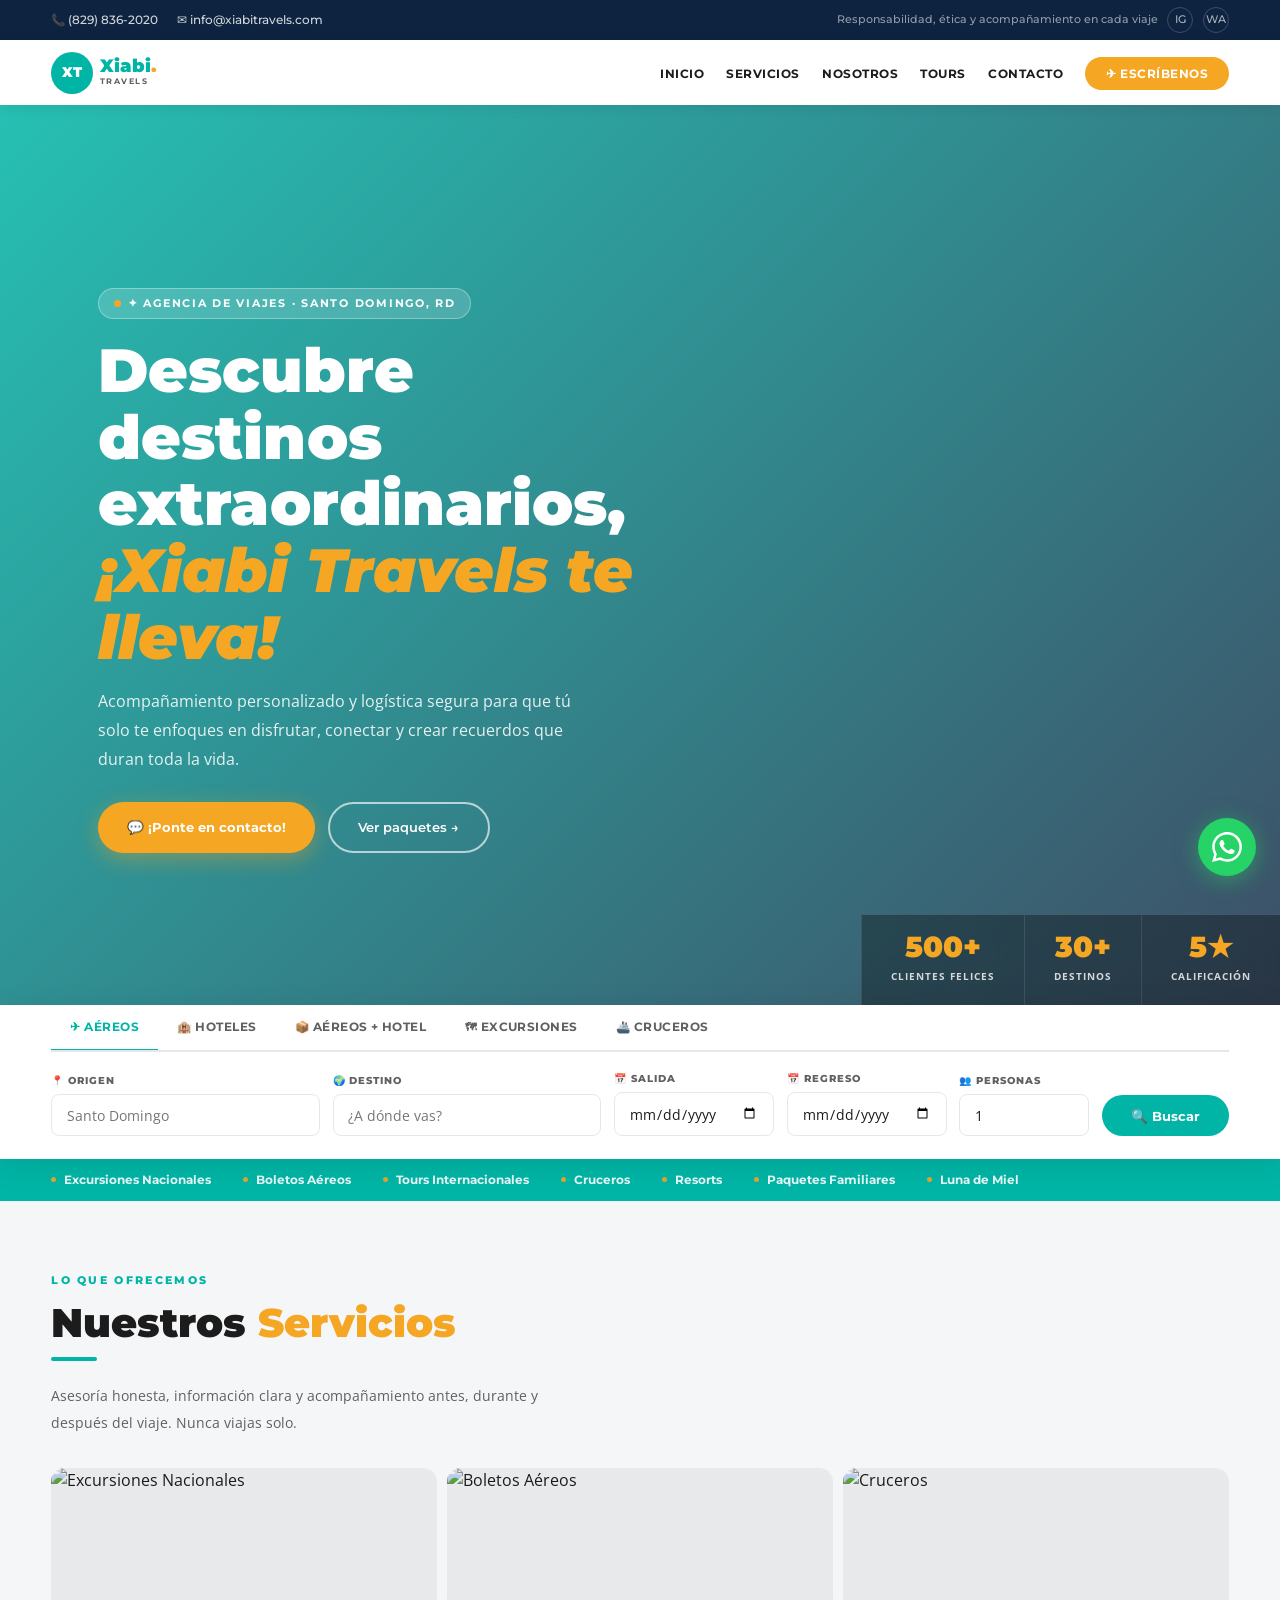
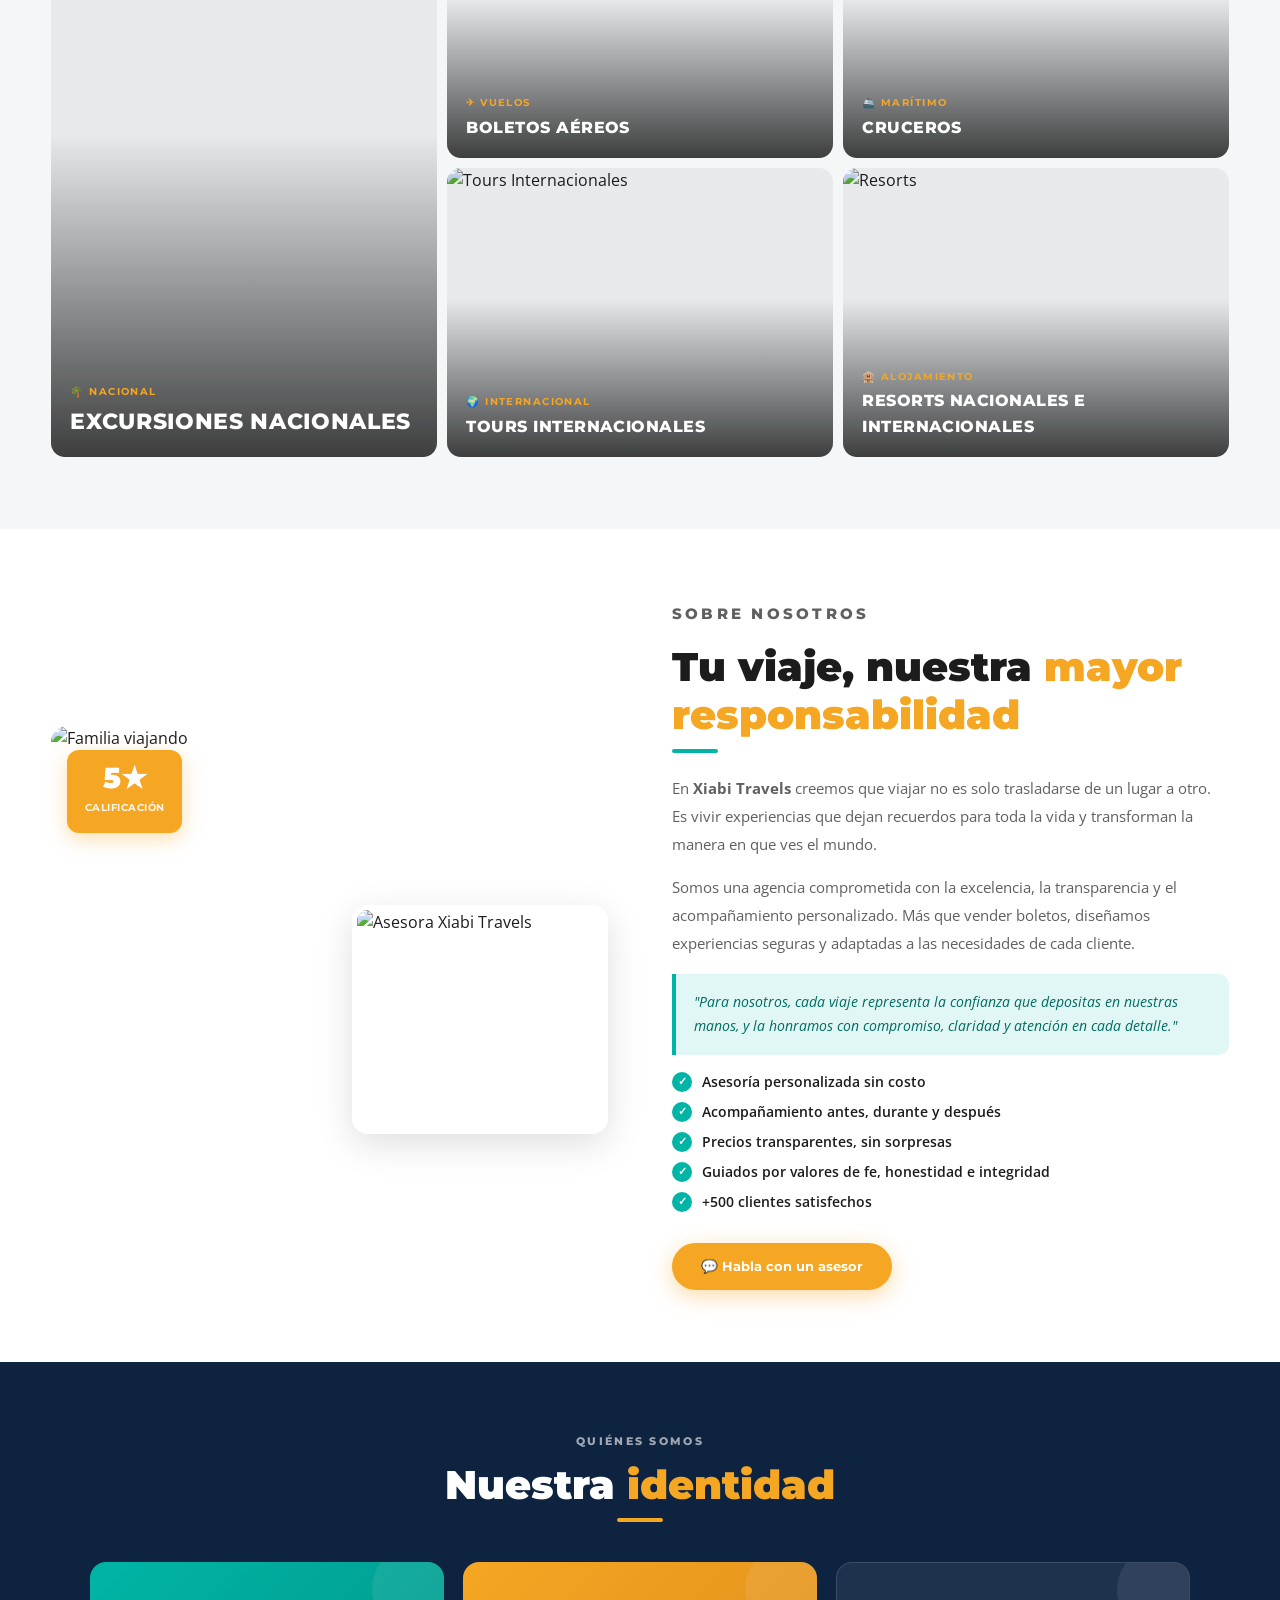
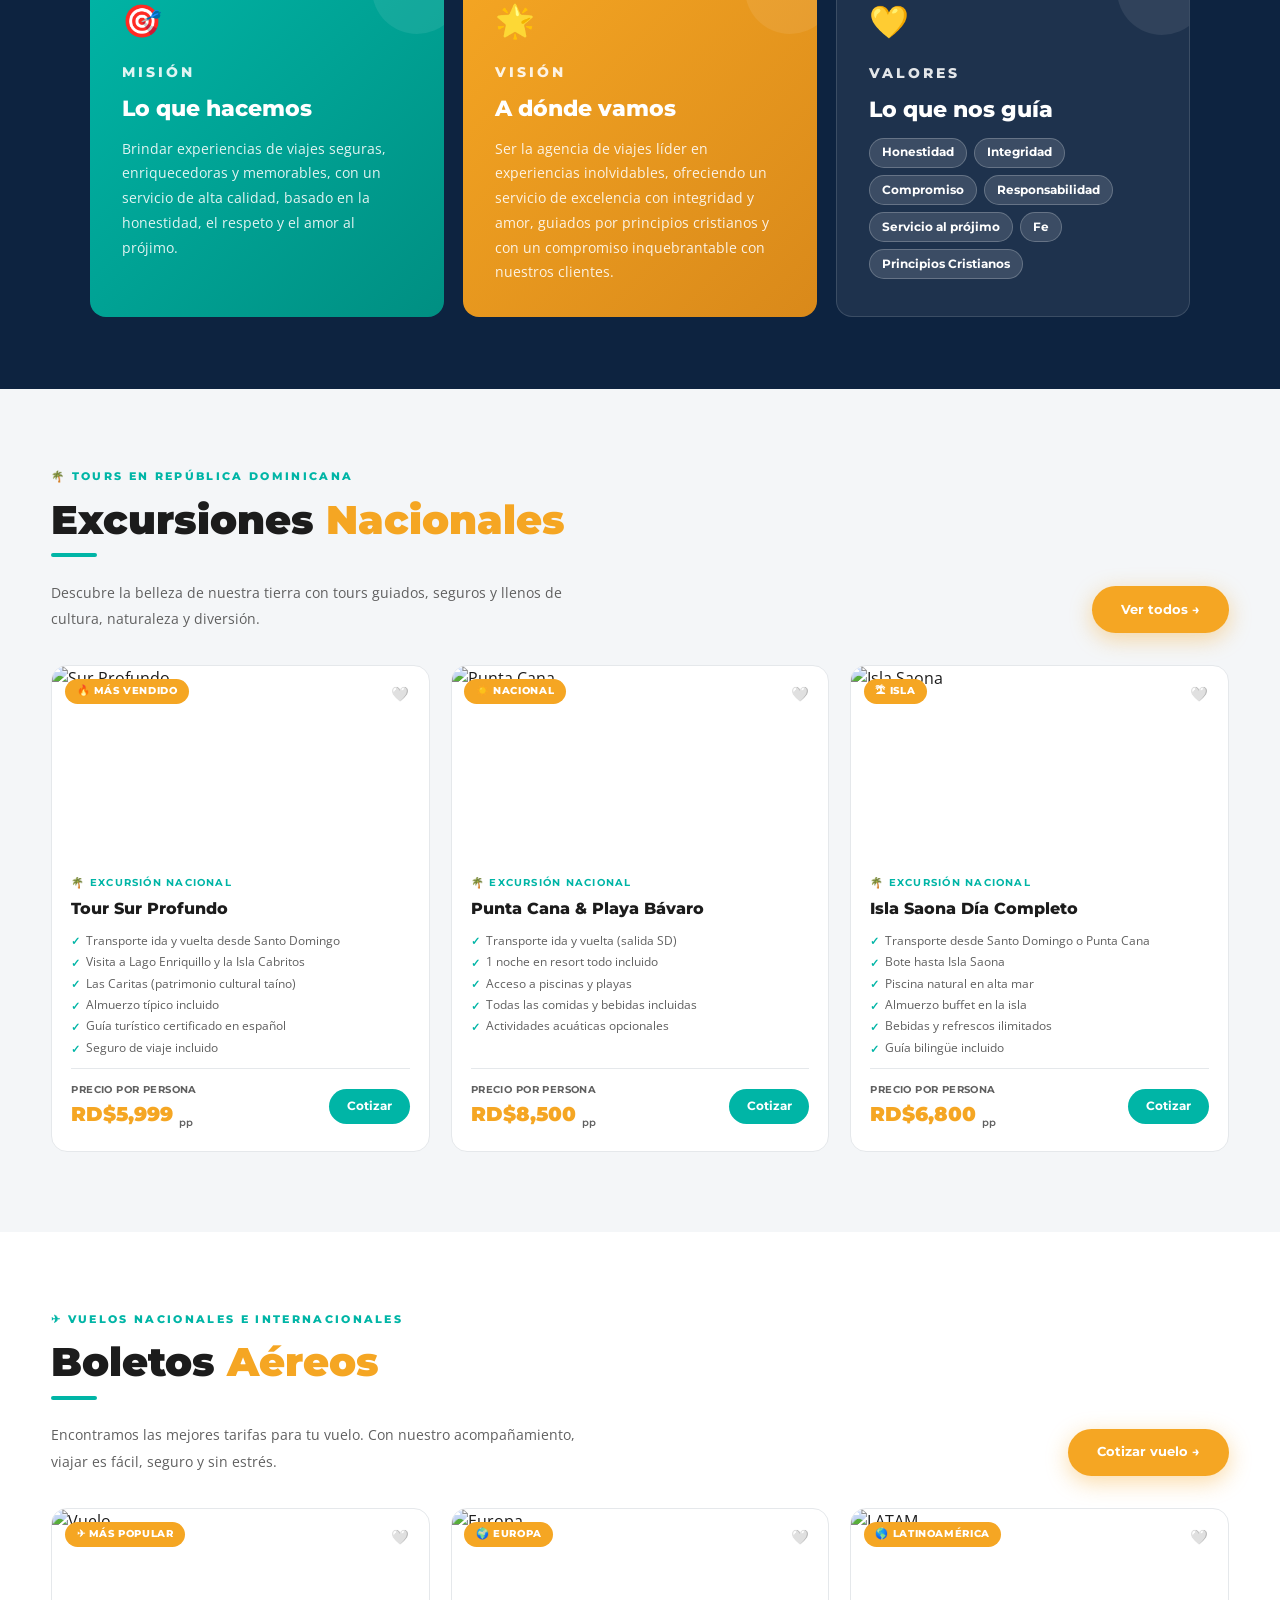
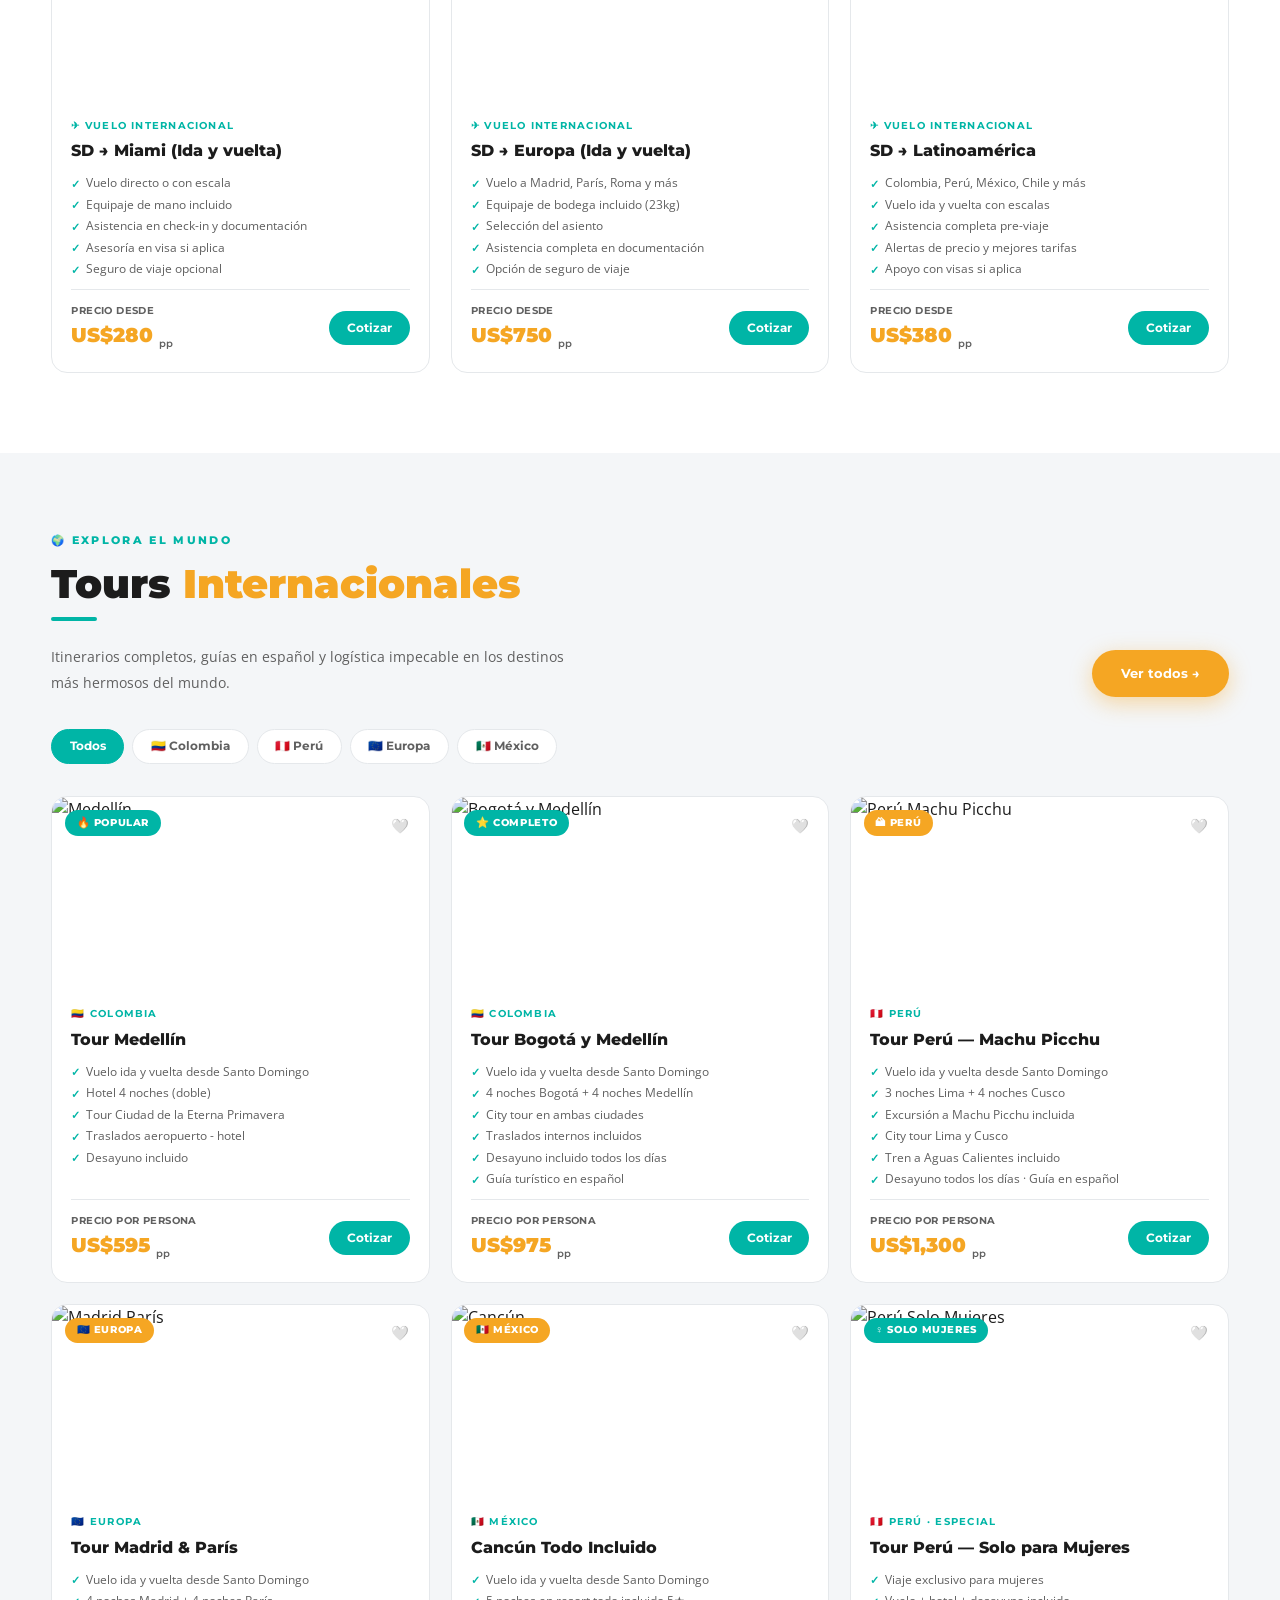
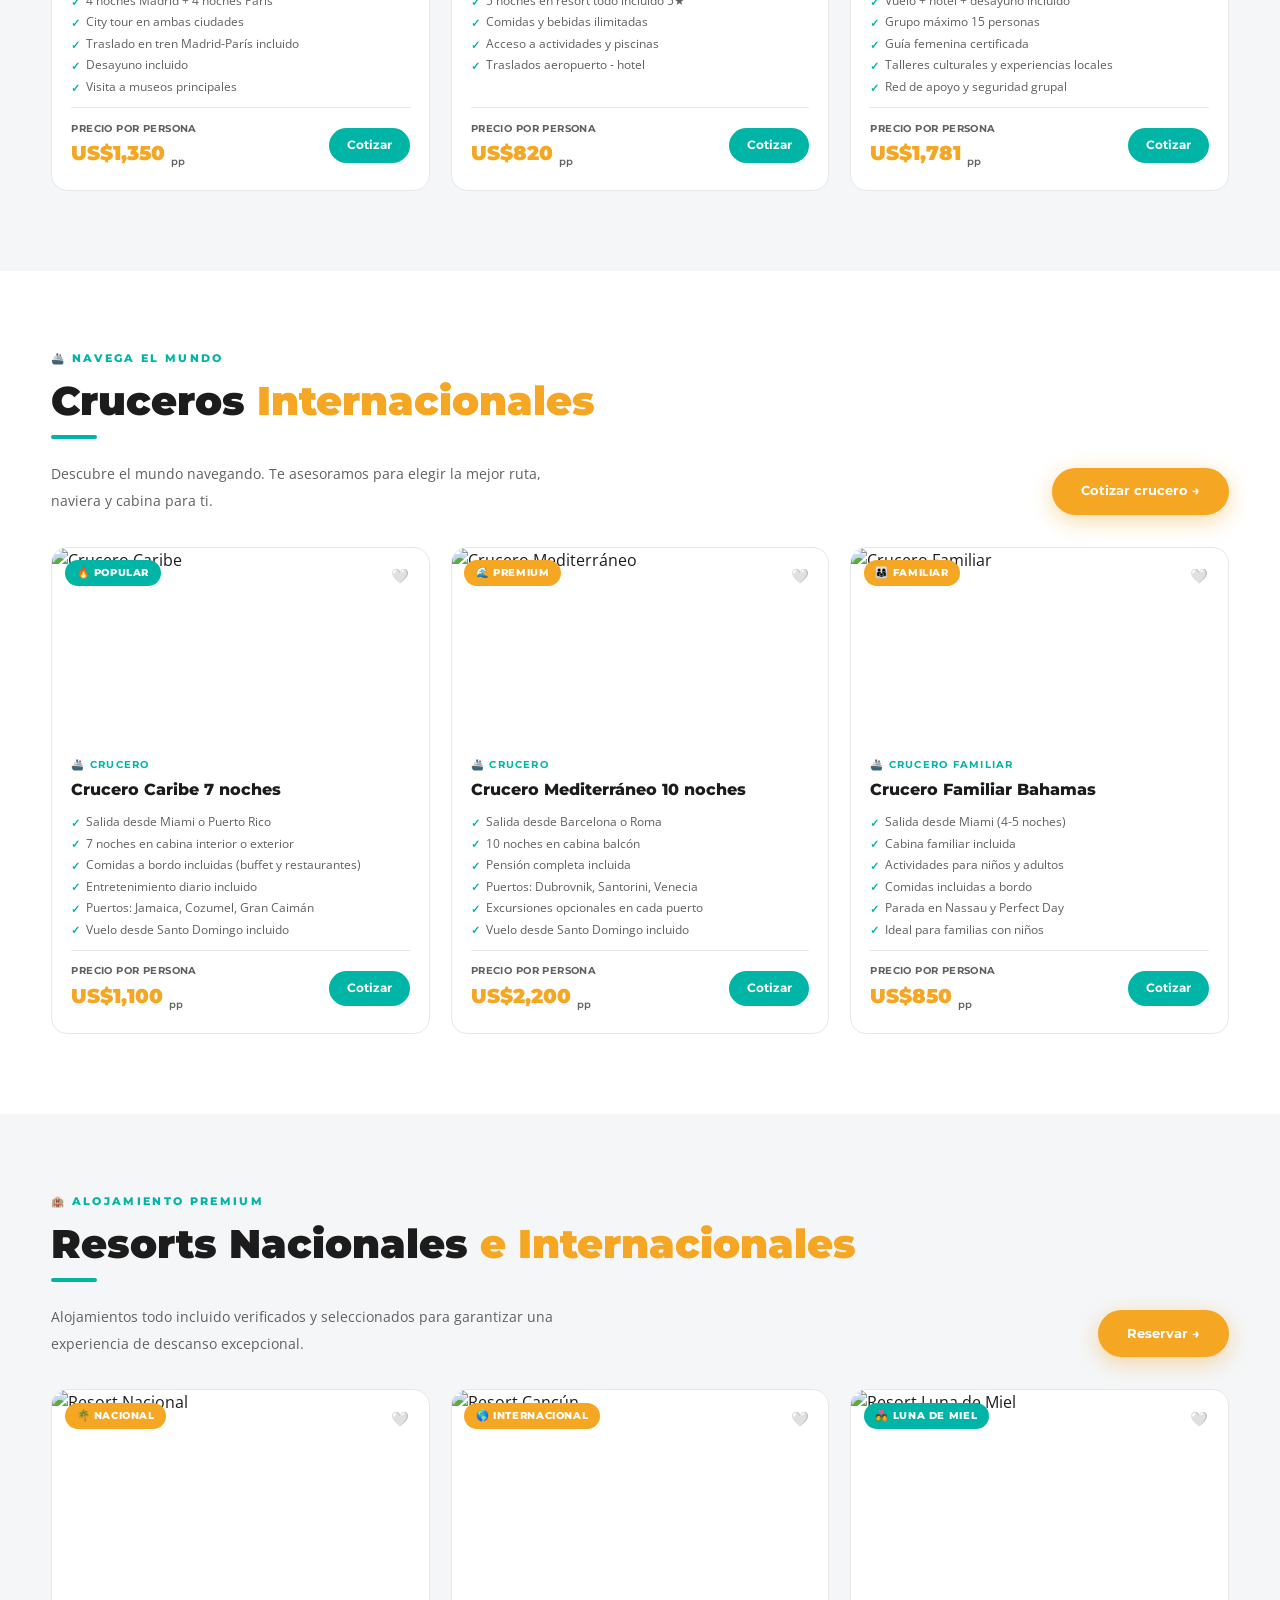
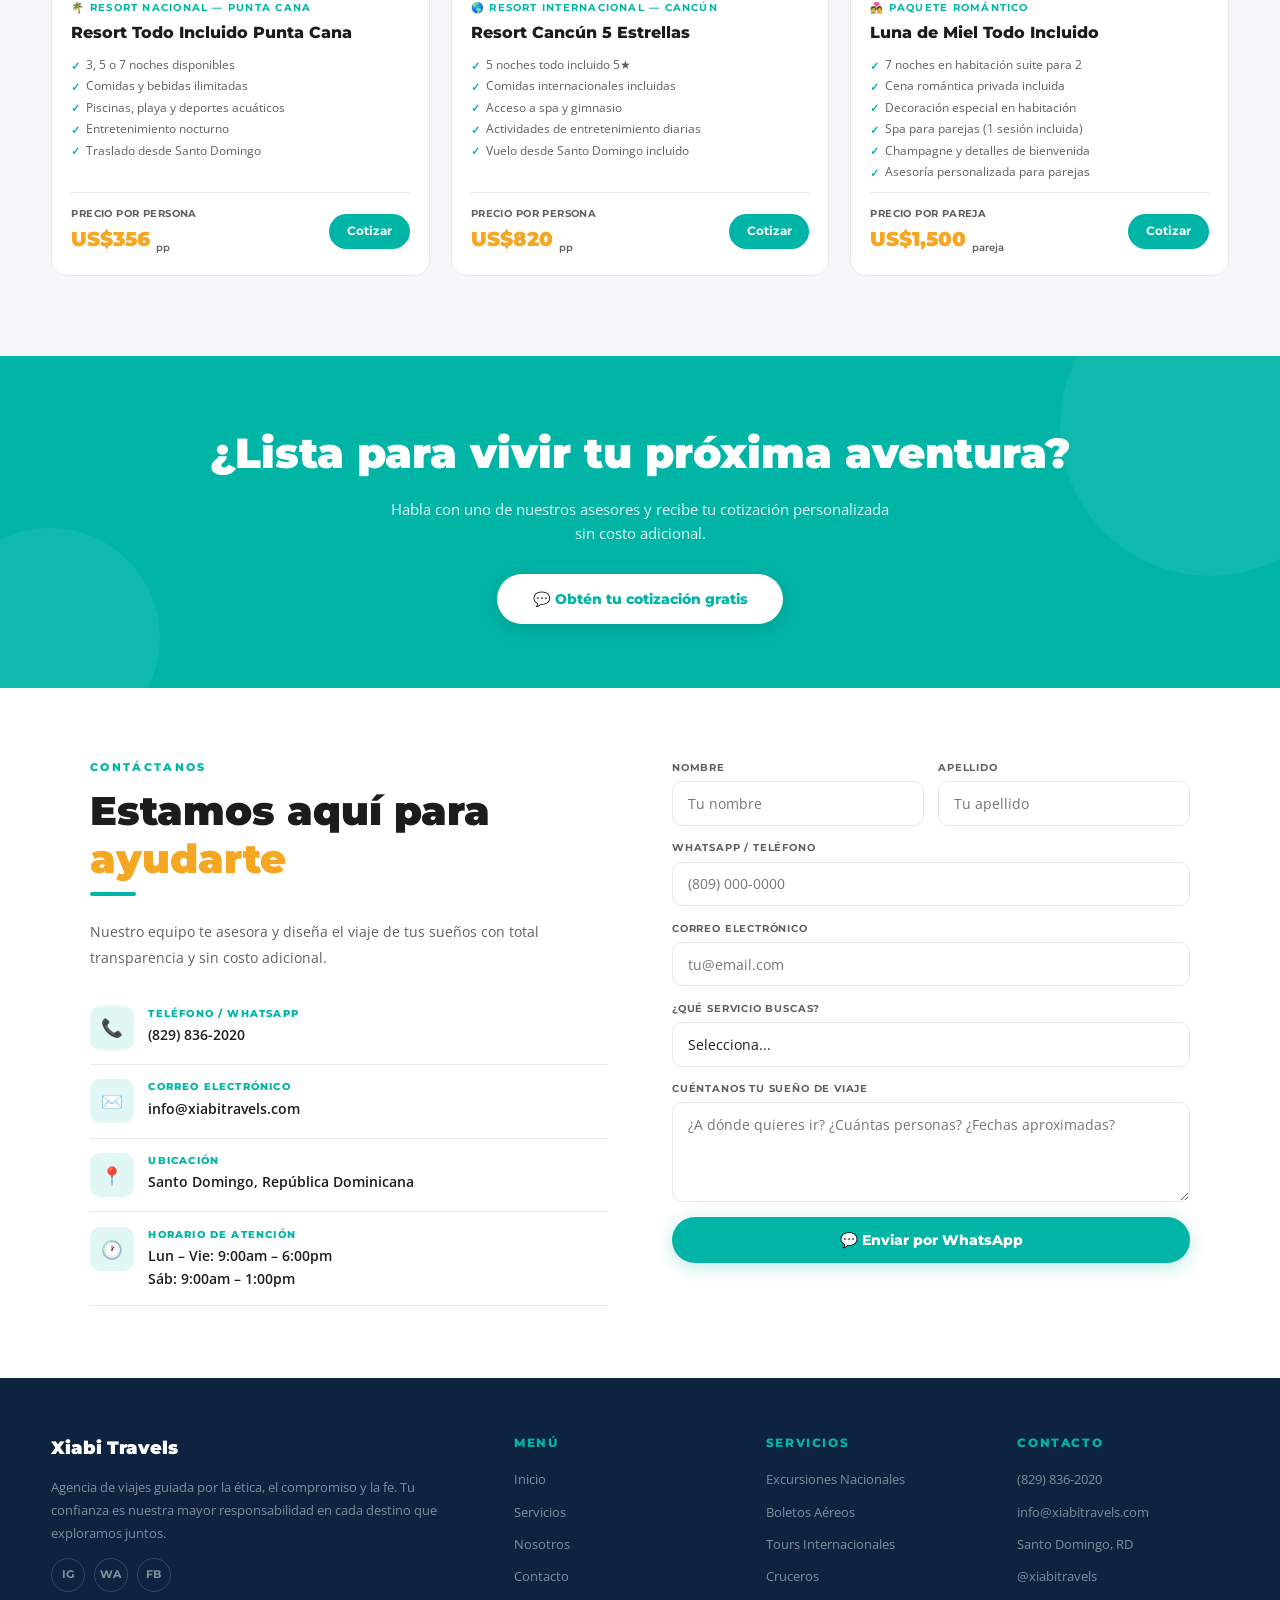
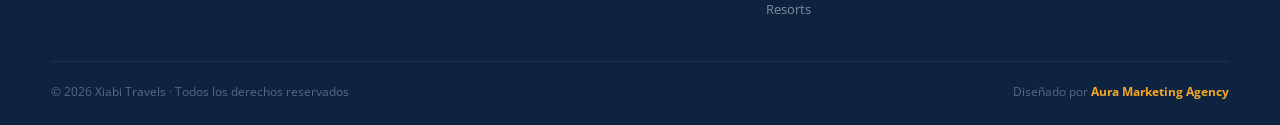
==== commit e85c3a3b: "Add files via upload" ====
--- a/index.html
+++ b/index.html
@@ -2,320 +2,346 @@
 <html lang="es">
 <head>
 <meta charset="UTF-8">
-<meta name="viewport" content="width=device-width, initial-scale=1.0">
+<meta name="viewport" content="width=device-width, initial-scale=1.0, maximum-scale=1.0">
 <title>Xiabi Travels | Experiencias con Propósito</title>
 <link href="https://fonts.googleapis.com/css2?family=Montserrat:wght@400;500;600;700;800;900&family=Open+Sans:ital,wght@0,300;0,400;0,600;1,400&display=swap" rel="stylesheet">
 <style>
 *{margin:0;padding:0;box-sizing:border-box}
 :root{
-  --teal:#00B5A6;
-  --teal-dark:#008F82;
-  --teal-xdark:#006B60;
-  --teal-light:#E0F7F5;
-  --orange:#F5A623;
-  --orange-dark:#D9891A;
-  --navy:#0D2340;
-  --dark:#1C1C1C;
-  --gray:#606060;
-  --gray-light:#F4F6F8;
-  --white:#FFFFFF;
-  --border:#E5E8EB;
+  --teal:#00B5A6;--teal-d:#008F82;--teal-xl:#006B60;--teal-l:#E0F7F5;
+  --orange:#F5A623;--orange-d:#D9891A;
+  --navy:#0D2340;--dark:#1C1C1C;--gray:#606060;--gl:#F4F6F8;--white:#fff;--bdr:#E5E8EB;
 }
 html{scroll-behavior:smooth}
 body{font-family:'Open Sans',sans-serif;color:var(--dark);overflow-x:hidden;line-height:1.6}
 
-/* ─── TOPBAR ─── */
-.topbar{background:var(--navy);color:#fff;padding:.5rem 5%;display:flex;justify-content:space-between;align-items:center;font-size:.76rem;font-family:'Montserrat',sans-serif;font-weight:500}
-.tb-left{display:flex;gap:1.6rem}
-.tb-left a{color:rgba(255,255,255,.85);text-decoration:none;display:flex;align-items:center;gap:.35rem;transition:color .2s}
-.tb-left a:hover{color:#fff}
-.tb-right{display:flex;gap:.8rem;align-items:center}
-.tb-slogan{font-size:.72rem;color:rgba(255,255,255,.65);letter-spacing:.03em}
-.tb-social{width:28px;height:28px;border:1px solid rgba(255,255,255,.25);border-radius:50%;display:flex;align-items:center;justify-content:center;color:rgba(255,255,255,.7);text-decoration:none;font-size:.72rem;transition:all .2s}
-.tb-social:hover{background:var(--teal);border-color:var(--teal);color:#fff}
-
-/* ─── NAVBAR ─── */
-nav{background:#fff;padding:.8rem 5%;display:flex;justify-content:space-between;align-items:center;position:sticky;top:0;z-index:200;box-shadow:0 2px 16px rgba(0,0,0,.08)}
-.nav-logo{display:flex;align-items:center;gap:.5rem;text-decoration:none}
-.logo-img{height:48px;width:auto}
-.logo-text{font-family:'Montserrat',sans-serif;font-weight:800;font-size:1.15rem;color:var(--dark);line-height:1}
-.logo-text span{display:block;font-size:.6rem;font-weight:600;color:var(--teal);letter-spacing:.15em;text-transform:uppercase}
-.nav-links{display:flex;gap:1.8rem;list-style:none;align-items:center}
-.nav-links a{color:var(--dark);text-decoration:none;font-family:'Montserrat',sans-serif;font-size:.78rem;font-weight:700;letter-spacing:.05em;text-transform:uppercase;transition:color .2s}
+/* ══ TOPBAR ══ */
+.topbar{background:var(--navy);color:#fff;padding:.45rem 4%;display:flex;justify-content:space-between;align-items:center;font-family:'Montserrat',sans-serif;font-size:.72rem;font-weight:500;gap:.5rem;flex-wrap:wrap}
+.tb-l{display:flex;gap:1.2rem;flex-wrap:wrap}
+.tb-l a{color:rgba(255,255,255,.82);text-decoration:none;display:flex;align-items:center;gap:.3rem;transition:color .2s}
+.tb-l a:hover{color:#fff}
+.tb-r{display:flex;gap:.6rem;align-items:center}
+.tb-slogan{font-size:.68rem;color:rgba(255,255,255,.55);display:none}
+@media(min-width:768px){.tb-slogan{display:block}}
+.tb-soc{width:26px;height:26px;border:1px solid rgba(255,255,255,.2);border-radius:50%;display:flex;align-items:center;justify-content:center;color:rgba(255,255,255,.65);text-decoration:none;font-size:.68rem;transition:all .2s}
+.tb-soc:hover{background:var(--teal);border-color:var(--teal);color:#fff}
+
+/* ══ NAVBAR ══ */
+nav{background:#fff;padding:.7rem 4%;display:flex;justify-content:space-between;align-items:center;position:sticky;top:0;z-index:300;box-shadow:0 2px 14px rgba(0,0,0,.09)}
+.nav-logo{text-decoration:none;display:flex;align-items:center}
+.nav-logo img{height:46px;width:auto;object-fit:contain}
+.nav-links{display:flex;gap:1.4rem;list-style:none;align-items:center}
+.nav-links a{color:var(--dark);text-decoration:none;font-family:'Montserrat',sans-serif;font-size:.75rem;font-weight:700;letter-spacing:.04em;text-transform:uppercase;transition:color .2s;white-space:nowrap}
 .nav-links a:hover{color:var(--teal)}
-.nav-btn{background:var(--orange)!important;color:#fff!important;padding:.6rem 1.4rem;border-radius:25px;font-size:.78rem!important;transition:background .2s,transform .2s!important}
-.nav-btn:hover{background:var(--orange-dark)!important;transform:translateY(-1px)}
-
-/* ─── HERO ─── */
-.hero{position:relative;min-height:92vh;display:grid;grid-template-columns:1fr 1fr;align-items:center;overflow:hidden}
+.nav-cta{background:var(--orange)!important;color:#fff!important;padding:.55rem 1.3rem;border-radius:25px;transition:background .2s,transform .2s!important}
+.nav-cta:hover{background:var(--orange-d)!important;transform:translateY(-1px)}
+
+/* Hamburger */
+.hamburger{display:none;flex-direction:column;gap:5px;cursor:pointer;padding:.3rem;background:none;border:none;z-index:400}
+.hamburger span{display:block;width:24px;height:2px;background:var(--dark);border-radius:2px;transition:all .3s}
+.hamburger.open span:nth-child(1){transform:translateY(7px) rotate(45deg)}
+.hamburger.open span:nth-child(2){opacity:0}
+.hamburger.open span:nth-child(3){transform:translateY(-7px) rotate(-45deg)}
+.mobile-menu{display:none;position:fixed;top:0;left:0;right:0;bottom:0;background:#fff;z-index:250;flex-direction:column;padding:6rem 2rem 2rem;gap:.3rem;overflow-y:auto}
+.mobile-menu.open{display:flex}
+.mobile-menu a{font-family:'Montserrat',sans-serif;font-size:1.1rem;font-weight:700;color:var(--dark);text-decoration:none;padding:1rem 0;border-bottom:1px solid var(--bdr);text-transform:uppercase;letter-spacing:.06em;display:flex;align-items:center;gap:.5rem}
+.mobile-menu a:hover{color:var(--teal)}
+.mobile-menu .m-cta{background:var(--orange);color:#fff!important;border-radius:12px;border:none!important;padding:1rem;justify-content:center;margin-top:1rem}
+.mobile-contact{margin-top:1rem;display:flex;flex-direction:column;gap:.5rem}
+.mobile-contact a{font-size:.9rem;font-weight:600;color:var(--gray)!important;text-transform:none!important;letter-spacing:0;border:none!important;padding:.5rem 0!important}
+@media(max-width:900px){.nav-links{display:none}.hamburger{display:flex}}
+
+/* ══ HERO ══ */
+.hero{position:relative;min-height:100svh;display:flex;align-items:center;overflow:hidden}
 .hero-bg{position:absolute;inset:0;background:url('https://images.unsplash.com/photo-1507525428034-b723cf961d3e?auto=format&fit=crop&w=1920&q=80') center/cover;z-index:0}
-.hero-overlay{position:absolute;inset:0;background:linear-gradient(90deg,rgba(0,181,166,.88) 0%,rgba(0,181,166,.65) 45%,rgba(13,35,64,.82) 100%);z-index:1}
-.hero-left{position:relative;z-index:2;padding:6rem 4rem 4rem 10%;color:#fff}
-.hero-badge{display:inline-flex;align-items:center;gap:.5rem;background:rgba(255,255,255,.18);border:1px solid rgba(255,255,255,.35);padding:.38rem 1rem;border-radius:25px;font-family:'Montserrat',sans-serif;font-size:.7rem;font-weight:700;letter-spacing:.18em;text-transform:uppercase;margin-bottom:1.2rem}
+.hero-ov{position:absolute;inset:0;background:linear-gradient(135deg,rgba(0,181,166,.85) 0%,rgba(13,35,64,.80) 100%);z-index:1}
+.hero-content{position:relative;z-index:2;padding:6rem 4% 4rem;max-width:700px}
+.hero-badge{display:inline-flex;align-items:center;gap:.45rem;background:rgba(255,255,255,.16);border:1px solid rgba(255,255,255,.32);padding:.36rem .9rem;border-radius:25px;font-family:'Montserrat',sans-serif;font-size:.68rem;font-weight:700;letter-spacing:.16em;text-transform:uppercase;color:#fff;margin-bottom:1.1rem}
 .hero-badge::before{content:'';width:7px;height:7px;background:var(--orange);border-radius:50%;animation:blink 2s infinite}
 @keyframes blink{0%,100%{opacity:1}50%{opacity:.3}}
-.hero h1{font-family:'Montserrat',sans-serif;font-size:clamp(2.2rem,4.5vw,3.8rem);font-weight:900;line-height:1.1;margin-bottom:1.2rem}
-.hero h1 em{font-style:italic;color:var(--orange);display:block}
-.hero-sub{font-size:.96rem;color:rgba(255,255,255,.88);line-height:1.8;max-width:480px;margin-bottom:2rem}
-.hero-actions{display:flex;gap:1rem;flex-wrap:wrap}
-.btn-orange{display:inline-flex;align-items:center;gap:.5rem;background:var(--orange);color:#fff;padding:.85rem 2rem;border-radius:30px;font-family:'Montserrat',sans-serif;font-size:.84rem;font-weight:700;text-decoration:none;transition:all .25s;box-shadow:0 6px 22px rgba(245,166,35,.4)}
-.btn-orange:hover{background:var(--orange-dark);transform:translateY(-2px);box-shadow:0 10px 32px rgba(245,166,35,.5)}
-.btn-outline{display:inline-flex;align-items:center;gap:.5rem;border:2px solid rgba(255,255,255,.65);color:#fff;padding:.85rem 2rem;border-radius:30px;font-family:'Montserrat',sans-serif;font-size:.84rem;font-weight:600;text-decoration:none;transition:all .25s}
-.btn-outline:hover{background:rgba(255,255,255,.15)}
-
-/* hero right: image carousel placeholder */
-.hero-right{position:relative;z-index:2;padding:4rem 6% 4rem 2rem;display:flex;flex-direction:column;gap:.8rem;align-items:flex-end}
-.hero-card{background:rgba(255,255,255,.12);backdrop-filter:blur(14px);border:1px solid rgba(255,255,255,.25);border-radius:16px;overflow:hidden;width:100%;max-width:400px;animation:fadeUp .7s ease both}
-@keyframes fadeUp{from{opacity:0;transform:translateY(20px)}to{opacity:1;transform:translateY(0)}}
-.hero-card:nth-child(2){animation-delay:.15s}
-.hero-card:nth-child(3){animation-delay:.3s}
-.hc-img{width:100%;height:170px;object-fit:cover}
-.hc-body{padding:.9rem 1.1rem;display:flex;justify-content:space-between;align-items:center}
-.hc-label{font-family:'Montserrat',sans-serif;font-size:.7rem;font-weight:700;letter-spacing:.12em;text-transform:uppercase;color:rgba(255,255,255,.6);display:block;margin-bottom:.15rem}
-.hc-name{font-family:'Montserrat',sans-serif;font-size:1rem;font-weight:800;color:#fff}
-.hc-price{background:var(--orange);color:#fff;padding:.4rem .9rem;border-radius:20px;font-family:'Montserrat',sans-serif;font-size:.78rem;font-weight:800;white-space:nowrap}
-
-/* ─── SEARCH BAR ─── */
-.search-wrap{background:#fff;box-shadow:0 4px 30px rgba(0,0,0,.12);border-radius:0 0 16px 16px;padding:0 5% 1.5rem;margin-top:-1px;position:relative;z-index:10}
-.search-tabs{display:flex;border-bottom:2px solid var(--border);margin-bottom:1.2rem}
-.stab{padding:.85rem 1.6rem;font-family:'Montserrat',sans-serif;font-size:.78rem;font-weight:700;color:var(--gray);cursor:pointer;border-bottom:3px solid transparent;margin-bottom:-2px;transition:all .25s;display:flex;align-items:center;gap:.4rem;text-transform:uppercase;letter-spacing:.05em}
+.hero h1{font-family:'Montserrat',sans-serif;font-size:clamp(1.9rem,5.5vw,3.8rem);font-weight:900;color:#fff;line-height:1.1;margin-bottom:1rem}
+.hero h1 em{color:var(--orange);font-style:italic;display:block}
+.hero-sub{color:rgba(255,255,255,.88);font-size:clamp(.88rem,2.2vw,1rem);line-height:1.8;max-width:480px;margin-bottom:1.8rem}
+.hero-btns{display:flex;gap:.8rem;flex-wrap:wrap}
+.btn-or{display:inline-flex;align-items:center;gap:.45rem;background:var(--orange);color:#fff;padding:.8rem 1.8rem;border-radius:30px;font-family:'Montserrat',sans-serif;font-size:.84rem;font-weight:700;text-decoration:none;box-shadow:0 6px 22px rgba(245,166,35,.4);transition:all .25s}
+.btn-or:hover{background:var(--orange-d);transform:translateY(-2px)}
+.btn-wh{display:inline-flex;align-items:center;gap:.45rem;border:2px solid rgba(255,255,255,.65);color:#fff;padding:.8rem 1.8rem;border-radius:30px;font-family:'Montserrat',sans-serif;font-size:.84rem;font-weight:600;text-decoration:none;transition:all .25s}
+.btn-wh:hover{background:rgba(255,255,255,.15)}
+.hero-stats{display:flex;gap:0;position:absolute;bottom:0;right:0;z-index:2}
+.hstat{background:rgba(0,0,0,.32);backdrop-filter:blur(12px);border-top:1px solid rgba(255,255,255,.15);border-left:1px solid rgba(255,255,255,.1);padding:1.1rem 1.8rem;text-align:center;color:#fff}
+.hstat strong{font-family:'Montserrat',sans-serif;font-size:1.8rem;font-weight:900;color:var(--orange);display:block;line-height:1}
+.hstat span{font-size:.65rem;font-weight:700;letter-spacing:.1em;text-transform:uppercase;opacity:.8}
+@media(max-width:600px){.hero-stats{display:none}}
+
+/* ══ SEARCH ══ */
+.search-wrap{background:#fff;box-shadow:0 6px 30px rgba(0,0,0,.1);padding:0 4% 1.4rem;position:relative;z-index:10}
+.search-tabs{display:flex;overflow-x:auto;border-bottom:2px solid var(--bdr);gap:0;-webkit-overflow-scrolling:touch;scrollbar-width:none}
+.search-tabs::-webkit-scrollbar{display:none}
+.stab{padding:.8rem 1.2rem;font-family:'Montserrat',sans-serif;font-size:.72rem;font-weight:700;color:var(--gray);cursor:pointer;border-bottom:3px solid transparent;margin-bottom:-2px;white-space:nowrap;transition:all .25s;display:flex;align-items:center;gap:.35rem;text-transform:uppercase;letter-spacing:.04em;flex-shrink:0}
 .stab.active{color:var(--teal);border-bottom-color:var(--teal)}
-.stab:hover{color:var(--teal)}
-.search-fields{display:flex;gap:1rem;align-items:flex-end;flex-wrap:wrap}
-.sf{display:flex;flex-direction:column;gap:.35rem;flex:1;min-width:140px}
-.sf label{font-family:'Montserrat',sans-serif;font-size:.68rem;font-weight:700;letter-spacing:.1em;text-transform:uppercase;color:var(--gray)}
-.sf input,.sf select{padding:.72rem 1rem;border:1.5px solid var(--border);border-radius:8px;font-family:'Open Sans',sans-serif;font-size:.88rem;color:var(--dark);outline:none;transition:border-color .2s;background:#fff;appearance:none}
+.search-fields{display:flex;gap:.8rem;align-items:flex-end;flex-wrap:wrap;padding-top:1.2rem}
+.sf{display:flex;flex-direction:column;gap:.3rem;flex:1;min-width:130px}
+.sf label{font-family:'Montserrat',sans-serif;font-size:.62rem;font-weight:800;letter-spacing:.1em;text-transform:uppercase;color:var(--gray)}
+.sf input,.sf select{padding:.68rem .9rem;border:1.5px solid var(--bdr);border-radius:8px;font-family:'Open Sans',sans-serif;font-size:.86rem;color:var(--dark);outline:none;transition:border-color .2s;background:#fff;width:100%;-webkit-appearance:none;appearance:none}
 .sf input:focus,.sf select:focus{border-color:var(--teal)}
-.btn-search{background:var(--teal);color:#fff;border:none;padding:.82rem 2.2rem;border-radius:30px;font-family:'Montserrat',sans-serif;font-size:.88rem;font-weight:700;cursor:pointer;transition:all .25s;white-space:nowrap;display:flex;align-items:center;gap:.5rem}
-.btn-search:hover{background:var(--teal-dark);transform:translateY(-1px)}
-
-/* ─── SECTION BASE ─── */
-section{padding:5rem 5%}
-.s-tag{font-family:'Montserrat',sans-serif;font-size:.68rem;font-weight:800;letter-spacing:.22em;text-transform:uppercase;color:var(--teal);margin-bottom:.6rem}
-.s-title{font-family:'Montserrat',sans-serif;font-size:clamp(1.7rem,3vw,2.6rem);font-weight:800;line-height:1.2;margin-bottom:.7rem}
+.btn-search{background:var(--teal);color:#fff;border:none;padding:.78rem 1.8rem;border-radius:30px;font-family:'Montserrat',sans-serif;font-size:.84rem;font-weight:700;cursor:pointer;transition:all .25s;white-space:nowrap;display:flex;align-items:center;gap:.4rem;flex-shrink:0}
+.btn-search:hover{background:var(--teal-d);transform:translateY(-1px)}
+@media(max-width:600px){.search-fields{flex-direction:column}.sf{min-width:100%}.btn-search{width:100%;justify-content:center}}
+
+/* ══ SECTION ══ */
+section{padding:4.5rem 4%}
+.s-tag{font-family:'Montserrat',sans-serif;font-size:.66rem;font-weight:800;letter-spacing:.22em;text-transform:uppercase;color:var(--teal);margin-bottom:.6rem}
+.s-title{font-family:'Montserrat',sans-serif;font-size:clamp(1.6rem,3.5vw,2.5rem);font-weight:900;line-height:1.2;margin-bottom:.6rem}
 .s-title span{color:var(--orange)}
-.s-bar{width:48px;height:4px;background:var(--teal);border-radius:2px;margin-bottom:1.5rem}
-.s-sub{color:var(--gray);line-height:1.85;font-size:.93rem;max-width:560px}
-.center{text-align:center}
-.center .s-bar,.center .s-sub{margin-left:auto;margin-right:auto}
-
-/* ─── SERVICES GRID (Alkasa style) ─── */
-.svc-section{background:var(--gray-light)}
-.svc-header{max-width:1200px;margin:0 auto 2.5rem}
-.svc-mosaic{display:grid;grid-template-columns:1fr 1fr 1fr;grid-template-rows:auto auto;gap:12px;max-width:1200px;margin:0 auto}
-.svc-tile{position:relative;border-radius:14px;overflow:hidden;cursor:pointer;min-height:200px}
-.svc-tile:first-child{grid-column:1/2;grid-row:1/3;min-height:420px}
+.s-bar{width:46px;height:4px;background:var(--teal);border-radius:2px;margin-bottom:1.4rem}
+.s-sub{color:var(--gray);line-height:1.85;font-size:.9rem;max-width:540px}
+.center{text-align:center}.center .s-bar,.center .s-sub{margin-left:auto;margin-right:auto}
+
+/* ══ SERVICES MOSAIC ══ */
+.svc-section{background:var(--gl)}
+.svc-header{max-width:1200px;margin:0 auto 2rem}
+.svc-mosaic{display:grid;grid-template-columns:1fr 1fr 1fr;gap:10px;max-width:1200px;margin:0 auto}
+.svc-tile{position:relative;border-radius:14px;overflow:hidden;cursor:pointer;aspect-ratio:4/3}
+.svc-tile:first-child{grid-column:1/2;grid-row:1/3;aspect-ratio:auto}
 .svc-tile img{width:100%;height:100%;object-fit:cover;transition:transform .5s}
 .svc-tile:hover img{transform:scale(1.07)}
-.svc-tile-overlay{position:absolute;inset:0;background:linear-gradient(to top,rgba(0,0,0,.72) 0%,rgba(0,0,0,.05) 55%)}
-.svc-tile-info{position:absolute;bottom:0;left:0;right:0;padding:1.2rem 1.4rem}
-.svc-tile-label{font-family:'Montserrat',sans-serif;font-size:.68rem;font-weight:700;letter-spacing:.14em;text-transform:uppercase;color:var(--orange);margin-bottom:.25rem}
-.svc-tile-name{font-family:'Montserrat',sans-serif;font-size:1.1rem;font-weight:800;color:#fff;text-transform:uppercase;letter-spacing:.04em}
-.svc-tile:first-child .svc-tile-name{font-size:1.5rem}
-.svc-tile-border{position:absolute;inset:0;border:2.5px solid var(--orange);border-radius:14px;opacity:0;transition:opacity .3s}
-.svc-tile:hover .svc-tile-border{opacity:1}
-
-/* ─── ABOUT ─── */
-.about-grid{display:grid;grid-template-columns:1fr 1fr;gap:5rem;max-width:1200px;margin:0 auto;align-items:center}
-.about-imgs{position:relative;height:480px}
+.svc-ov{position:absolute;inset:0;background:linear-gradient(to top,rgba(0,0,0,.75) 0%,rgba(0,0,0,.05) 55%);transition:background .3s}
+.svc-tile:hover .svc-ov{background:linear-gradient(to top,rgba(0,181,166,.8) 0%,rgba(0,181,166,.15) 70%)}
+.svc-info{position:absolute;bottom:0;left:0;right:0;padding:1.1rem 1.2rem}
+.svc-cat{font-family:'Montserrat',sans-serif;font-size:.64rem;font-weight:700;letter-spacing:.14em;text-transform:uppercase;color:var(--orange);margin-bottom:.2rem}
+.svc-name{font-family:'Montserrat',sans-serif;font-size:1rem;font-weight:800;color:#fff;text-transform:uppercase;letter-spacing:.03em}
+.svc-tile:first-child .svc-name{font-size:1.4rem}
+.svc-arrow{position:absolute;top:1rem;right:1rem;width:34px;height:34px;background:var(--orange);border-radius:50%;display:flex;align-items:center;justify-content:center;color:#fff;font-size:.9rem;opacity:0;transition:opacity .3s;text-decoration:none}
+.svc-tile:hover .svc-arrow{opacity:1}
+@media(max-width:768px){
+  .svc-mosaic{grid-template-columns:1fr 1fr}
+  .svc-tile:first-child{grid-column:1/3;grid-row:auto;aspect-ratio:16/7}
+}
+@media(max-width:480px){
+  .svc-mosaic{grid-template-columns:1fr}
+  .svc-tile:first-child{grid-column:auto;aspect-ratio:4/3}
+}
+
+/* ══ ABOUT ══ */
+.about-grid{display:grid;grid-template-columns:1fr 1fr;gap:4rem;max-width:1200px;margin:0 auto;align-items:center}
+.about-imgs{position:relative;height:440px}
 .ai-main{position:absolute;left:0;top:0;width:68%;height:100%;object-fit:cover;border-radius:16px}
-.ai-sec{position:absolute;right:0;bottom:2.5rem;width:46%;height:54%;object-fit:cover;border-radius:16px;border:5px solid #fff;box-shadow:0 12px 40px rgba(0,0,0,.14)}
-.ai-badge{position:absolute;left:1.2rem;top:1.5rem;background:var(--orange);color:#fff;padding:1rem 1.2rem;border-radius:12px;font-family:'Montserrat',sans-serif;text-align:center;z-index:2;box-shadow:0 8px 24px rgba(245,166,35,.35)}
-.ai-badge strong{display:block;font-size:2rem;font-weight:900;line-height:1}
-.ai-badge span{font-size:.65rem;font-weight:700;letter-spacing:.06em;text-transform:uppercase;opacity:.9}
-.about-text p{color:var(--gray);line-height:1.9;font-size:.93rem;margin-bottom:1rem}
-.about-text blockquote{margin:1.2rem 0;padding:1rem 1.2rem;background:var(--teal-light);border-left:4px solid var(--teal);border-radius:0 10px 10px 0;font-size:.91rem;color:var(--teal-dark);font-style:italic;line-height:1.7}
-.checklist{list-style:none;margin:1rem 0 1.5rem;display:flex;flex-direction:column;gap:.55rem}
-.checklist li{display:flex;align-items:center;gap:.7rem;font-size:.88rem;color:var(--dark);font-weight:600}
-.checklist li::before{content:'✓';width:22px;height:22px;min-width:22px;background:var(--teal);color:#fff;border-radius:50%;display:flex;align-items:center;justify-content:center;font-size:.7rem;font-weight:800}
-
-/* ─── MISSION / VISION / VALUES ─── */
-.mvv-section{background:var(--navy);color:#fff;padding:5rem 5%}
+.ai-sec{position:absolute;right:0;bottom:2rem;width:46%;height:52%;object-fit:cover;border-radius:16px;border:5px solid #fff;box-shadow:0 10px 36px rgba(0,0,0,.13)}
+.ai-badge{position:absolute;left:1rem;top:1.5rem;background:var(--orange);color:#fff;padding:.9rem 1.1rem;border-radius:12px;font-family:'Montserrat',sans-serif;text-align:center;z-index:2;box-shadow:0 6px 20px rgba(245,166,35,.35)}
+.ai-badge strong{display:block;font-size:1.8rem;font-weight:900;line-height:1}
+.ai-badge span{font-size:.62rem;font-weight:700;letter-spacing:.05em;text-transform:uppercase;opacity:.9}
+.about-text p{color:var(--gray);line-height:1.9;font-size:.92rem;margin-bottom:.9rem}
+.about-text blockquote{margin:1rem 0;padding:1rem 1.1rem;background:var(--teal-l);border-left:4px solid var(--teal);border-radius:0 10px 10px 0;font-size:.9rem;color:var(--teal-xl);font-style:italic;line-height:1.7}
+.checklist{list-style:none;margin:.8rem 0 1.4rem;display:flex;flex-direction:column;gap:.5rem}
+.checklist li{display:flex;align-items:center;gap:.65rem;font-size:.86rem;color:var(--dark);font-weight:600}
+.checklist li::before{content:'✓';width:20px;height:20px;min-width:20px;background:var(--teal);color:#fff;border-radius:50%;display:flex;align-items:center;justify-content:center;font-size:.66rem;font-weight:900}
+@media(max-width:860px){
+  .about-grid{grid-template-columns:1fr;gap:2rem}
+  .about-imgs{height:260px}
+  .ai-badge{top:.8rem;left:.8rem}
+}
+
+/* ══ MVV ══ */
+.mvv-section{background:var(--navy);padding:4.5rem 4%}
 .mvv-inner{max-width:1100px;margin:0 auto}
-.mvv-grid{display:grid;grid-template-columns:1fr 1fr 1fr;gap:1.5rem;margin-top:3rem}
-.mvv-card{border-radius:16px;padding:2.2rem;position:relative;overflow:hidden}
-.mvv-card.mision{background:linear-gradient(135deg,var(--teal) 0%,var(--teal-dark) 100%)}
-.mvv-card.vision{background:linear-gradient(135deg,var(--orange) 0%,var(--orange-dark) 100%)}
-.mvv-card.valores{background:rgba(255,255,255,.07);border:1px solid rgba(255,255,255,.15)}
-.mvv-card::before{content:'';position:absolute;right:-20px;top:-20px;width:100px;height:100px;border-radius:50%;background:rgba(255,255,255,.08)}
-.mvv-icon{font-size:2.2rem;margin-bottom:1rem;display:block}
-.mvv-label{font-family:'Montserrat',sans-serif;font-size:.68rem;font-weight:800;letter-spacing:.22em;text-transform:uppercase;color:rgba(255,255,255,.7);margin-bottom:.5rem}
-.mvv-card h3{font-family:'Montserrat',sans-serif;font-size:1.5rem;font-weight:800;color:#fff;margin-bottom:.8rem}
-.mvv-card p{font-size:.88rem;color:rgba(255,255,255,.88);line-height:1.8}
-.val-tags{display:flex;flex-wrap:wrap;gap:.5rem;margin-top:.8rem}
-.val-tag{background:rgba(255,255,255,.14);border:1px solid rgba(255,255,255,.25);color:#fff;padding:.35rem .85rem;border-radius:20px;font-family:'Montserrat',sans-serif;font-size:.75rem;font-weight:700}
-
-/* ─── TOURS CATALOG ─── */
-.catalog-section{background:var(--gray-light)}
-.catalog-header{max-width:1200px;margin:0 auto;display:flex;justify-content:space-between;align-items:flex-end;flex-wrap:wrap;gap:1rem;margin-bottom:2rem}
-.catalog-filters{display:flex;gap:.5rem;flex-wrap:wrap;margin-bottom:2rem;max-width:1200px;margin-left:auto;margin-right:auto}
-.cfilter{padding:.5rem 1.2rem;border:1.5px solid var(--border);border-radius:25px;font-family:'Montserrat',sans-serif;font-size:.76rem;font-weight:700;color:var(--gray);cursor:pointer;background:#fff;transition:all .25s}
+.mvv-grid{display:grid;grid-template-columns:1fr 1fr 1fr;gap:1.2rem;margin-top:2.5rem}
+.mvv-card{border-radius:16px;padding:2rem;position:relative;overflow:hidden}
+.mvv-card.mis{background:linear-gradient(135deg,var(--teal) 0%,var(--teal-d) 100%)}
+.mvv-card.vis{background:linear-gradient(135deg,var(--orange) 0%,var(--orange-d) 100%)}
+.mvv-card.val{background:rgba(255,255,255,.07);border:1px solid rgba(255,255,255,.13)}
+.mvv-card::before{content:'';position:absolute;right:-18px;top:-18px;width:90px;height:90px;border-radius:50%;background:rgba(255,255,255,.08)}
+.mvv-icon{font-size:2rem;margin-bottom:.9rem;display:block}
+.mvv-lbl{font-family:'Montserrat',sans-serif;font-size:.64rem;font-weight:800;letter-spacing:.22em;text-transform:uppercase;color:rgba(255,255,255,.65);margin-bottom:.4rem}
+.mvv-card h3{font-family:'Montserrat',sans-serif;font-size:1.35rem;font-weight:800;color:#fff;margin-bottom:.7rem}
+.mvv-card p{font-size:.86rem;color:rgba(255,255,255,.88);line-height:1.8}
+.val-tags{display:flex;flex-wrap:wrap;gap:.45rem;margin-top:.7rem}
+.vtag{background:rgba(255,255,255,.13);border:1px solid rgba(255,255,255,.22);color:#fff;padding:.3rem .75rem;border-radius:20px;font-family:'Montserrat',sans-serif;font-size:.72rem;font-weight:700}
+@media(max-width:768px){.mvv-grid{grid-template-columns:1fr;gap:1rem}}
+
+/* ══ SERVICE PAGE SECTIONS ══ */
+.svc-page{padding:5rem 4%;scroll-margin-top:80px}
+.svc-page:nth-child(even){background:var(--gl)}
+.svc-page-inner{max-width:1200px;margin:0 auto}
+.svc-page-header{display:flex;justify-content:space-between;align-items:flex-end;flex-wrap:wrap;gap:1rem;margin-bottom:2rem}
+.svc-page-img{width:100%;height:280px;object-fit:cover;border-radius:16px;margin-bottom:2.5rem}
+.catalog-filters{display:flex;gap:.5rem;flex-wrap:wrap;margin-bottom:2rem}
+.cfilter{padding:.45rem 1.1rem;border:1.5px solid var(--bdr);border-radius:25px;font-family:'Montserrat',sans-serif;font-size:.74rem;font-weight:700;color:var(--gray);cursor:pointer;background:#fff;transition:all .25s;white-space:nowrap}
 .cfilter:hover,.cfilter.active{background:var(--teal);border-color:var(--teal);color:#fff}
-.tours-grid{display:grid;grid-template-columns:repeat(3,1fr);gap:1.5rem;max-width:1200px;margin:0 auto}
-.tour-card{background:#fff;border-radius:16px;overflow:hidden;border:1px solid var(--border);transition:all .3s;display:flex;flex-direction:column}
-.tour-card:hover{transform:translateY(-6px);box-shadow:0 20px 50px rgba(0,0,0,.12)}
-.tc-img-wrap{position:relative;height:200px;overflow:hidden}
-.tc-img-wrap img{width:100%;height:100%;object-fit:cover;transition:transform .5s}
-.tour-card:hover .tc-img-wrap img{transform:scale(1.06)}
-.tc-badge{position:absolute;top:1rem;left:1rem;background:var(--orange);color:#fff;padding:.3rem .75rem;border-radius:20px;font-family:'Montserrat',sans-serif;font-size:.68rem;font-weight:800;text-transform:uppercase;letter-spacing:.06em}
-.tc-fav{position:absolute;top:1rem;right:1rem;width:34px;height:34px;background:rgba(255,255,255,.85);border-radius:50%;display:flex;align-items:center;justify-content:center;font-size:1rem;cursor:pointer;transition:background .2s}
+
+/* ══ TOUR CARDS ══ */
+.tours-grid{display:grid;grid-template-columns:repeat(3,1fr);gap:1.3rem}
+@media(max-width:900px){.tours-grid{grid-template-columns:1fr 1fr}}
+@media(max-width:540px){.tours-grid{grid-template-columns:1fr}}
+.tc{background:#fff;border-radius:16px;overflow:hidden;border:1px solid var(--bdr);transition:all .3s;display:flex;flex-direction:column}
+.tc:hover{transform:translateY(-5px);box-shadow:0 18px 48px rgba(0,0,0,.11)}
+.tc-img{position:relative;height:190px;overflow:hidden;flex-shrink:0}
+.tc-img img{width:100%;height:100%;object-fit:cover;transition:transform .5s}
+.tc:hover .tc-img img{transform:scale(1.06)}
+.tc-badge{position:absolute;top:.8rem;left:.8rem;background:var(--orange);color:#fff;padding:.28rem .72rem;border-radius:20px;font-family:'Montserrat',sans-serif;font-size:.65rem;font-weight:800;text-transform:uppercase;letter-spacing:.06em}
+.tc-badge.pop{background:var(--teal)}
+.tc-fav{position:absolute;top:.8rem;right:.8rem;width:32px;height:32px;background:rgba(255,255,255,.85);border-radius:50%;display:flex;align-items:center;justify-content:center;font-size:.9rem;cursor:pointer;transition:background .2s;border:none}
 .tc-fav:hover{background:#fff}
-.tc-body{padding:1.3rem;flex:1;display:flex;flex-direction:column;gap:.5rem}
-.tc-cat{font-family:'Montserrat',sans-serif;font-size:.68rem;font-weight:700;letter-spacing:.12em;text-transform:uppercase;color:var(--teal)}
-.tc-name{font-family:'Montserrat',sans-serif;font-size:1.05rem;font-weight:800;color:var(--dark);line-height:1.3}
-.tc-includes{list-style:none;display:flex;flex-direction:column;gap:.3rem;margin:.4rem 0}
-.tc-includes li{font-size:.78rem;color:var(--gray);display:flex;align-items:center;gap:.4rem}
-.tc-includes li::before{content:'✓';color:var(--teal);font-weight:800;font-size:.7rem}
-.tc-footer{display:flex;justify-content:space-between;align-items:center;padding-top:.8rem;border-top:1px solid var(--border);margin-top:auto}
-.tc-price-label{font-size:.68rem;color:var(--gray);font-family:'Montserrat',sans-serif;font-weight:600;text-transform:uppercase;letter-spacing:.05em}
-.tc-price{font-family:'Montserrat',sans-serif;font-size:1.3rem;font-weight:900;color:var(--orange)}
-.tc-btn{background:var(--teal);color:#fff;border:none;padding:.55rem 1.2rem;border-radius:20px;font-family:'Montserrat',sans-serif;font-size:.76rem;font-weight:700;cursor:pointer;transition:all .25s;text-decoration:none}
-.tc-btn:hover{background:var(--teal-dark);transform:translateY(-1px)}
-
-/* ─── CTA BAND ─── */
-.cta-band{background:var(--teal);padding:4.5rem 5%;text-align:center;position:relative;overflow:hidden}
-.cta-band::before{content:'';position:absolute;right:-80px;top:-80px;width:300px;height:300px;border-radius:50%;background:rgba(255,255,255,.06)}
-.cta-band::after{content:'';position:absolute;left:-60px;bottom:-60px;width:240px;height:240px;border-radius:50%;background:rgba(255,255,255,.06)}
-.cta-band h2{font-family:'Montserrat',sans-serif;font-size:clamp(1.8rem,3.5vw,2.8rem);font-weight:900;color:#fff;margin-bottom:.8rem;position:relative;z-index:1}
-.cta-band p{color:rgba(255,255,255,.88);margin-bottom:2rem;max-width:520px;margin-left:auto;margin-right:auto;font-size:.95rem;position:relative;z-index:1}
-.btn-white{display:inline-flex;align-items:center;gap:.5rem;background:#fff;color:var(--teal);padding:.9rem 2.4rem;border-radius:30px;font-family:'Montserrat',sans-serif;font-size:.9rem;font-weight:800;text-decoration:none;transition:all .25s;box-shadow:0 6px 24px rgba(0,0,0,.12);position:relative;z-index:1}
-.btn-white:hover{transform:translateY(-2px);box-shadow:0 12px 36px rgba(0,0,0,.18)}
-
-/* ─── CONTACT ─── */
-.contact-inner{display:grid;grid-template-columns:1fr 1fr;gap:5rem;max-width:1100px;margin:0 auto}
-.c-items{display:flex;flex-direction:column;gap:.2rem;margin-top:1.5rem}
-.c-row{display:flex;align-items:flex-start;gap:1rem;padding:1rem 0;border-bottom:1px solid var(--border)}
-.c-ico{width:46px;height:46px;min-width:46px;background:var(--teal-light);border-radius:12px;display:flex;align-items:center;justify-content:center;font-size:1.2rem;color:var(--teal)}
-.c-lbl{font-family:'Montserrat',sans-serif;font-size:.65rem;font-weight:800;letter-spacing:.12em;text-transform:uppercase;color:var(--teal);margin-bottom:.2rem}
-.c-val{font-size:.9rem;color:var(--dark);font-weight:600}
-.contact-form{display:flex;flex-direction:column;gap:1rem}
-.frow{display:grid;grid-template-columns:1fr 1fr;gap:1rem}
-.fg{display:flex;flex-direction:column;gap:.35rem}
-.fg label{font-family:'Montserrat',sans-serif;font-size:.68rem;font-weight:700;letter-spacing:.08em;text-transform:uppercase;color:var(--gray)}
-.fg input,.fg select,.fg textarea{padding:.78rem 1rem;border:1.5px solid var(--border);border-radius:10px;font-family:'Open Sans',sans-serif;font-size:.88rem;color:var(--dark);outline:none;transition:border-color .2s;background:#fff;width:100%}
+.tc-body{padding:1.2rem;flex:1;display:flex;flex-direction:column;gap:.45rem}
+.tc-cat{font-family:'Montserrat',sans-serif;font-size:.64rem;font-weight:700;letter-spacing:.12em;text-transform:uppercase;color:var(--teal)}
+.tc-name{font-family:'Montserrat',sans-serif;font-size:1rem;font-weight:800;color:var(--dark);line-height:1.3}
+.tc-inc{list-style:none;display:flex;flex-direction:column;gap:.28rem;margin:.3rem 0}
+.tc-inc li{font-size:.76rem;color:var(--gray);display:flex;align-items:flex-start;gap:.38rem;line-height:1.4}
+.tc-inc li::before{content:'✓';color:var(--teal);font-weight:900;font-size:.68rem;margin-top:.1rem;flex-shrink:0}
+.tc-foot{display:flex;justify-content:space-between;align-items:center;padding-top:.8rem;border-top:1px solid var(--bdr);margin-top:auto}
+.tc-plbl{font-size:.64rem;color:var(--gray);font-family:'Montserrat',sans-serif;font-weight:700;text-transform:uppercase;letter-spacing:.04em}
+.tc-price{font-family:'Montserrat',sans-serif;font-size:1.25rem;font-weight:900;color:var(--orange)}
+.tc-price sub{font-size:.65rem;font-weight:600;color:var(--gray)}
+.tc-btn{background:var(--teal);color:#fff;border:none;padding:.5rem 1.1rem;border-radius:20px;font-family:'Montserrat',sans-serif;font-size:.74rem;font-weight:700;cursor:pointer;transition:all .25s;text-decoration:none;white-space:nowrap}
+.tc-btn:hover{background:var(--teal-d);transform:translateY(-1px)}
+
+/* ══ CTA BAND ══ */
+.cta-band{background:var(--teal);padding:4rem 4%;text-align:center;position:relative;overflow:hidden}
+.cta-band::before,.cta-band::after{content:'';position:absolute;border-radius:50%;background:rgba(255,255,255,.06)}
+.cta-band::before{width:300px;height:300px;right:-80px;top:-80px}
+.cta-band::after{width:220px;height:220px;left:-60px;bottom:-60px}
+.cta-band h2{font-family:'Montserrat',sans-serif;font-size:clamp(1.6rem,3.5vw,2.6rem);font-weight:900;color:#fff;margin-bottom:.7rem;position:relative;z-index:1}
+.cta-band p{color:rgba(255,255,255,.88);margin-bottom:1.8rem;max-width:500px;margin-left:auto;margin-right:auto;font-size:.93rem;position:relative;z-index:1}
+.btn-wht{display:inline-flex;align-items:center;gap:.45rem;background:#fff;color:var(--teal);padding:.85rem 2.2rem;border-radius:30px;font-family:'Montserrat',sans-serif;font-size:.88rem;font-weight:800;text-decoration:none;box-shadow:0 5px 22px rgba(0,0,0,.12);transition:all .25s;position:relative;z-index:1}
+.btn-wht:hover{transform:translateY(-2px);box-shadow:0 10px 32px rgba(0,0,0,.18)}
+
+/* ══ CONTACT ══ */
+.contact-inner{display:grid;grid-template-columns:1fr 1fr;gap:4rem;max-width:1100px;margin:0 auto}
+@media(max-width:768px){.contact-inner{grid-template-columns:1fr;gap:2rem}}
+.c-items{display:flex;flex-direction:column;margin-top:1.2rem}
+.c-row{display:flex;align-items:flex-start;gap:.9rem;padding:.9rem 0;border-bottom:1px solid var(--bdr)}
+.c-ico{width:44px;height:44px;min-width:44px;background:var(--teal-l);border-radius:10px;display:flex;align-items:center;justify-content:center;font-size:1.1rem}
+.c-lbl{font-family:'Montserrat',sans-serif;font-size:.62rem;font-weight:800;letter-spacing:.12em;text-transform:uppercase;color:var(--teal);margin-bottom:.15rem}
+.c-val{font-size:.88rem;color:var(--dark);font-weight:600}
+.contact-form{display:flex;flex-direction:column;gap:.9rem}
+.frow{display:grid;grid-template-columns:1fr 1fr;gap:.9rem}
+@media(max-width:480px){.frow{grid-template-columns:1fr}}
+.fg{display:flex;flex-direction:column;gap:.3rem}
+.fg label{font-family:'Montserrat',sans-serif;font-size:.64rem;font-weight:700;letter-spacing:.08em;text-transform:uppercase;color:var(--gray)}
+.fg input,.fg select,.fg textarea{padding:.74rem .95rem;border:1.5px solid var(--bdr);border-radius:10px;font-family:'Open Sans',sans-serif;font-size:.88rem;color:var(--dark);outline:none;transition:border-color .2s;background:#fff;width:100%;-webkit-appearance:none;appearance:none}
 .fg input:focus,.fg select:focus,.fg textarea:focus{border-color:var(--teal)}
-.fg textarea{resize:vertical;min-height:110px}
-.btn-teal-full{width:100%;background:var(--teal);color:#fff;border:none;padding:.9rem;border-radius:30px;font-family:'Montserrat',sans-serif;font-size:.9rem;font-weight:800;cursor:pointer;transition:all .25s;box-shadow:0 4px 18px rgba(0,181,166,.3)}
-.btn-teal-full:hover{background:var(--teal-dark);transform:translateY(-1px);box-shadow:0 8px 28px rgba(0,181,166,.45)}
-
-/* ─── FOOTER ─── */
-footer{background:var(--navy);color:#fff;padding:4rem 5% 2rem}
-.foot-grid{display:grid;grid-template-columns:2fr 1fr 1fr 1fr;gap:3rem;margin-bottom:3rem}
-.foot-brand p{font-size:.82rem;color:rgba(255,255,255,.5);line-height:1.8;margin:1rem 0}
-.foot-logo-wrap{display:flex;align-items:center;gap:.6rem}
-.foot-logo-circle{width:42px;height:42px;background:var(--teal);border-radius:50%;display:flex;align-items:center;justify-content:center;font-family:'Montserrat',sans-serif;font-weight:900;font-size:.85rem;color:#fff}
-.foot-logo-name{font-family:'Montserrat',sans-serif;font-weight:800;font-size:1.05rem}
-.foot-socials{display:flex;gap:.6rem;margin-top:.5rem}
-.fsoc{width:36px;height:36px;border:1px solid rgba(255,255,255,.18);border-radius:50%;display:flex;align-items:center;justify-content:center;color:rgba(255,255,255,.55);text-decoration:none;font-family:'Montserrat',sans-serif;font-size:.72rem;font-weight:700;transition:all .2s}
+.fg textarea{resize:vertical;min-height:100px}
+.btn-tf{width:100%;background:var(--teal);color:#fff;border:none;padding:.88rem;border-radius:30px;font-family:'Montserrat',sans-serif;font-size:.9rem;font-weight:800;cursor:pointer;transition:all .25s;box-shadow:0 4px 18px rgba(0,181,166,.28)}
+.btn-tf:hover{background:var(--teal-d);transform:translateY(-1px)}
+
+/* ══ FOOTER ══ */
+footer{background:var(--navy);color:#fff;padding:3.5rem 4% 1.5rem}
+.foot-grid{display:grid;grid-template-columns:2fr 1fr 1fr 1fr;gap:2.5rem;margin-bottom:2.5rem}
+@media(max-width:768px){.foot-grid{grid-template-columns:1fr 1fr}}
+@media(max-width:480px){.foot-grid{grid-template-columns:1fr}}
+.foot-logo-wrap{display:flex;align-items:center;gap:.5rem;margin-bottom:.9rem}
+.foot-logo-wrap img{height:40px;width:auto;filter:brightness(0) invert(1) opacity(.9)}
+.foot-brand p{font-size:.8rem;color:rgba(255,255,255,.48);line-height:1.8;margin:.8rem 0}
+.foot-socials{display:flex;gap:.55rem}
+.fsoc{width:34px;height:34px;border:1px solid rgba(255,255,255,.16);border-radius:50%;display:flex;align-items:center;justify-content:center;color:rgba(255,255,255,.5);text-decoration:none;font-family:'Montserrat',sans-serif;font-size:.68rem;font-weight:700;transition:all .2s}
 .fsoc:hover{background:var(--teal);border-color:var(--teal);color:#fff}
-.foot-col h4{font-family:'Montserrat',sans-serif;font-size:.76rem;font-weight:800;letter-spacing:.14em;text-transform:uppercase;color:var(--teal);margin-bottom:1rem}
-.foot-links{list-style:none;display:flex;flex-direction:column;gap:.45rem}
-.foot-links a{color:rgba(255,255,255,.5);text-decoration:none;font-size:.82rem;transition:color .2s}
+.foot-col h4{font-family:'Montserrat',sans-serif;font-size:.72rem;font-weight:800;letter-spacing:.14em;text-transform:uppercase;color:var(--teal);margin-bottom:.9rem}
+.foot-links{list-style:none;display:flex;flex-direction:column;gap:.42rem}
+.foot-links a{color:rgba(255,255,255,.48);text-decoration:none;font-size:.8rem;transition:color .2s}
 .foot-links a:hover{color:#fff}
-.foot-bottom{border-top:1px solid rgba(255,255,255,.07);padding-top:1.5rem;display:flex;justify-content:space-between;align-items:center;flex-wrap:wrap;gap:.5rem}
-.foot-bottom p{font-size:.75rem;color:rgba(255,255,255,.35);margin:0}
+.foot-bottom{border-top:1px solid rgba(255,255,255,.07);padding-top:1.3rem;display:flex;justify-content:space-between;align-items:center;flex-wrap:wrap;gap:.5rem}
+.foot-bottom p{font-size:.72rem;color:rgba(255,255,255,.32);margin:0}
 .aura{color:var(--orange)!important;font-weight:700}
 
-/* ─── WA BUTTON ─── */
-.wa-btn{position:fixed;bottom:2rem;right:2rem;z-index:999;width:60px;height:60px;background:#25D366;border-radius:50%;display:flex;align-items:center;justify-content:center;text-decoration:none;box-shadow:0 4px 24px rgba(37,211,102,.5);animation:waPulse 3s infinite;transition:transform .2s}
-.wa-btn:hover{transform:scale(1.1)}
-@keyframes waPulse{0%,100%{box-shadow:0 4px 24px rgba(37,211,102,.5)}50%{box-shadow:0 4px 32px rgba(37,211,102,.75),0 0 0 10px rgba(37,211,102,.1)}}
-.wa-btn svg{width:32px;height:32px;fill:#fff}
-.wa-tip{position:absolute;right:72px;background:var(--dark);color:#fff;padding:.45rem 1rem;border-radius:8px;font-family:'Montserrat',sans-serif;font-size:.72rem;font-weight:700;white-space:nowrap;opacity:0;transition:opacity .3s;pointer-events:none}
-.wa-btn:hover .wa-tip{opacity:1}
-
-/* ─── RESPONSIVE ─── */
-@media(max-width:1024px){
-  .hero{grid-template-columns:1fr;min-height:auto}
-  .hero-right{display:none}
-  .hero-left{padding:7rem 5% 3rem}
-  .svc-mosaic{grid-template-columns:1fr 1fr;grid-template-rows:auto}
-  .svc-tile:first-child{grid-column:1/3;grid-row:auto;min-height:200px}
-  .about-grid{grid-template-columns:1fr;gap:2.5rem}
-  .about-imgs{height:300px}
-  .mvv-grid{grid-template-columns:1fr;gap:1rem}
-  .tours-grid{grid-template-columns:1fr 1fr}
-  .contact-inner{grid-template-columns:1fr;gap:2.5rem}
-  .foot-grid{grid-template-columns:1fr 1fr}
-  nav .nav-links{display:none}
-}
-@media(max-width:640px){
-  .tours-grid{grid-template-columns:1fr}
-  .svc-mosaic{grid-template-columns:1fr}
-  .svc-tile:first-child{grid-column:auto}
-  .frow{grid-template-columns:1fr}
-}
+/* ══ WA FLOAT ══ */
+.wa{position:fixed;bottom:1.5rem;right:1.5rem;z-index:999;width:58px;height:58px;background:#25D366;border-radius:50%;display:flex;align-items:center;justify-content:center;text-decoration:none;box-shadow:0 4px 22px rgba(37,211,102,.5);animation:wap 3s infinite;transition:transform .2s}
+.wa:hover{transform:scale(1.1)}
+@keyframes wap{0%,100%{box-shadow:0 4px 22px rgba(37,211,102,.5)}50%{box-shadow:0 4px 30px rgba(37,211,102,.75),0 0 0 10px rgba(37,211,102,.08)}}
+.wa svg{width:30px;height:30px;fill:#fff}
+.wa-tip{position:absolute;right:68px;background:var(--dark);color:#fff;padding:.4rem .9rem;border-radius:8px;font-family:'Montserrat',sans-serif;font-size:.7rem;font-weight:700;white-space:nowrap;opacity:0;transition:opacity .3s;pointer-events:none}
+.wa:hover .wa-tip{opacity:1}
+
+/* ══ DIVIDERS ══ */
+.ribbon{background:var(--teal);color:#fff;padding:.7rem 4%;display:flex;gap:2rem;overflow:hidden;white-space:nowrap;font-family:'Montserrat',sans-serif;font-size:.76rem;font-weight:700}
+.ribbon-item{display:flex;align-items:center;gap:.5rem;flex-shrink:0;opacity:.9}
+.rb-dot{width:5px;height:5px;background:var(--orange);border-radius:50%}
 </style>
 </head>
 <body>
 
-<!-- ── TOP BAR ── -->
+<!-- ══ TOPBAR ══ -->
 <div class="topbar">
-  <div class="tb-left">
+  <div class="tb-l">
     <a href="tel:8298362020">📞 (829) 836-2020</a>
     <a href="mailto:info@xiabitravels.com">✉ info@xiabitravels.com</a>
   </div>
-  <div class="tb-right">
+  <div class="tb-r">
     <span class="tb-slogan">Responsabilidad, ética y acompañamiento en cada viaje</span>
-    <a href="https://www.instagram.com/xiabitravels/" class="tb-social" title="Instagram">IG</a>
-    <a href="https://wa.me/8298362020" class="tb-social" title="WhatsApp">WA</a>
+    <a href="https://www.instagram.com/xiabitravels/" class="tb-soc" title="Instagram">IG</a>
+    <a href="https://wa.me/8298362020" class="tb-soc" title="WhatsApp">WA</a>
   </div>
 </div>
 
-<!-- ── NAVBAR ── -->
+<!-- ══ NAVBAR ══ -->
 <nav>
   <a href="#inicio" class="nav-logo">
-    <!-- Logo text version (replace src with actual logo if available) -->
-    <div style="display:flex;align-items:center;gap:.4rem">
-      <div style="width:46px;height:46px;background:var(--teal);border-radius:50%;display:flex;align-items:center;justify-content:center;font-family:'Montserrat',sans-serif;font-weight:900;color:#fff;font-size:.9rem">XT</div>
+    <img src="https://xiabitravels.vercel.app/logoxiabi.jpeg"
+         onerror="this.onerror=null;this.style.display='none';this.nextElementSibling.style.display='flex'"
+         alt="Xiabi Travels">
+    <!-- Fallback logo -->
+    <div style="display:none;align-items:center;gap:.4rem">
+      <div style="width:42px;height:42px;background:var(--teal);border-radius:50%;display:flex;align-items:center;justify-content:center;font-family:'Montserrat',sans-serif;font-weight:900;color:#fff;font-size:.85rem">XT</div>
       <div>
-        <div style="font-family:'Montserrat',sans-serif;font-weight:900;font-size:1.2rem;color:var(--teal);line-height:1">Xiabi<span style="color:var(--orange)">.</span></div>
-        <div style="font-family:'Montserrat',sans-serif;font-size:.55rem;font-weight:700;letter-spacing:.18em;color:var(--gray);text-transform:uppercase">TRAVELS</div>
+        <div style="font-family:'Montserrat',sans-serif;font-weight:900;font-size:1.15rem;color:var(--teal);line-height:1">Xiabi<span style="color:var(--orange)">.</span></div>
+        <div style="font-family:'Montserrat',sans-serif;font-size:.52rem;font-weight:700;letter-spacing:.18em;color:var(--gray);text-transform:uppercase">TRAVELS</div>
       </div>
     </div>
   </a>
+
+  <!-- Desktop links -->
   <ul class="nav-links">
     <li><a href="#inicio">Inicio</a></li>
     <li><a href="#servicios">Servicios</a></li>
     <li><a href="#nosotros">Nosotros</a></li>
-    <li><a href="#catalogo">Tours</a></li>
+    <li><a href="#excursiones-nacionales">Tours</a></li>
     <li><a href="#contacto">Contacto</a></li>
-    <li><a href="https://wa.me/8298362020?text=Hola!%20Quiero%20información%20de%20viajes." class="nav-btn">✈ Escríbenos</a></li>
+    <li><a href="https://wa.me/8298362020?text=Hola!%20Quiero%20información%20de%20viajes." class="nav-cta">✈ Escríbenos</a></li>
   </ul>
+
+  <!-- Hamburger -->
+  <button class="hamburger" id="hambBtn" aria-label="Menú" onclick="toggleMenu()">
+    <span></span><span></span><span></span>
+  </button>
 </nav>
 
-<!-- ── HERO ── -->
+<!-- Mobile menu -->
+<div class="mobile-menu" id="mobileMenu">
+  <a href="#inicio" onclick="closeMenu()">🏠 Inicio</a>
+  <a href="#servicios" onclick="closeMenu()">🧭 Servicios</a>
+  <a href="#nosotros" onclick="closeMenu()">👥 Nosotros</a>
+  <a href="#excursiones-nacionales" onclick="closeMenu()">🌴 Excursiones Nacionales</a>
+  <a href="#boletos-aereos" onclick="closeMenu()">✈ Boletos Aéreos</a>
+  <a href="#tours-internacionales" onclick="closeMenu()">🌍 Tours Internacionales</a>
+  <a href="#cruceros" onclick="closeMenu()">🚢 Cruceros</a>
+  <a href="#resorts" onclick="closeMenu()">🏨 Resorts</a>
+  <a href="#contacto" onclick="closeMenu()">📩 Contacto</a>
+  <a href="https://wa.me/8298362020?text=Hola!%20Quiero%20información." class="m-cta">💬 Escríbenos por WhatsApp</a>
+  <div class="mobile-contact">
+    <a href="tel:8298362020">📞 (829) 836-2020</a>
+    <a href="mailto:info@xiabitravels.com">✉ info@xiabitravels.com</a>
+  </div>
+</div>
+
+<!-- ══ HERO ══ -->
 <section class="hero" id="inicio">
   <div class="hero-bg"></div>
-  <div class="hero-overlay"></div>
-  <div class="hero-left">
-    <div class="hero-badge">✦ Agencia de Viajes y Turismo · Santo Domingo, RD</div>
+  <div class="hero-ov"></div>
+  <div class="hero-content">
+    <div class="hero-badge">✦ Agencia de Viajes · Santo Domingo, RD</div>
     <h1>Descubre destinos extraordinarios,<em>¡Xiabi Travels te lleva!</em></h1>
     <p class="hero-sub">Acompañamiento personalizado y logística segura para que tú solo te enfoques en disfrutar, conectar y crear recuerdos que duran toda la vida.</p>
-    <div class="hero-actions">
-      <a href="https://wa.me/8298362020?text=Hola!%20Quiero%20planificar%20un%20viaje." class="btn-orange">💬 ¡Ponte en contacto!</a>
-      <a href="#catalogo" class="btn-outline">Ver paquetes →</a>
-    </div>
-  </div>
-  <div class="hero-right">
-    <div class="hero-card" style="animation-delay:.1s">
-      <img class="hc-img" src="https://images.unsplash.com/photo-1548013146-72479768bada?auto=format&fit=crop&w=700&q=80" alt="Tours Internacionales">
-      <div class="hc-body">
-        <div><span class="hc-label">✈ Internacional</span><span class="hc-name">Tours Europa</span></div>
-        <span class="hc-price">Desde $595</span>
-      </div>
-    </div>
-    <div class="hero-card" style="animation-delay:.25s">
-      <img class="hc-img" src="https://images.unsplash.com/photo-1501644898242-cfea317d7faf?auto=format&fit=crop&w=700&q=80" alt="Tours Nacionales">
-      <div class="hc-body">
-        <div><span class="hc-label">🌴 Nacional</span><span class="hc-name">Excursiones RD</span></div>
-        <span class="hc-price">Desde $120</span>
-      </div>
-    </div>
+    <div class="hero-btns">
+      <a href="https://wa.me/8298362020?text=Hola!%20Quiero%20planificar%20un%20viaje." class="btn-or">💬 ¡Ponte en contacto!</a>
+      <a href="#excursiones-nacionales" class="btn-wh">Ver paquetes →</a>
+    </div>
+  </div>
+  <div class="hero-stats">
+    <div class="hstat"><strong>500+</strong><span>Clientes felices</span></div>
+    <div class="hstat"><strong>30+</strong><span>Destinos</span></div>
+    <div class="hstat"><strong>5★</strong><span>Calificación</span></div>
   </div>
 </section>
 
-<!-- ── SEARCH BAR ── -->
+<!-- ══ SEARCH ══ -->
 <div class="search-wrap">
   <div class="search-tabs">
     <div class="stab active" onclick="setTab(this)">✈ Aéreos</div>
@@ -325,97 +351,75 @@
     <div class="stab" onclick="setTab(this)">🚢 Cruceros</div>
   </div>
   <div class="search-fields">
-    <div class="sf">
-      <label>📍 Origen</label>
-      <input type="text" placeholder="Santo Domingo, RD">
-    </div>
-    <div class="sf">
-      <label>🌍 Destino</label>
-      <input type="text" placeholder="¿A dónde quieres ir?">
-    </div>
-    <div class="sf" style="max-width:150px">
-      <label>📅 Salida</label>
-      <input type="date">
-    </div>
-    <div class="sf" style="max-width:150px">
-      <label>📅 Regreso</label>
-      <input type="date">
-    </div>
-    <div class="sf" style="max-width:110px">
-      <label>👥 Pasajeros</label>
-      <input type="number" min="1" value="1">
-    </div>
+    <div class="sf"><label>📍 Origen</label><input type="text" placeholder="Santo Domingo"></div>
+    <div class="sf"><label>🌍 Destino</label><input type="text" placeholder="¿A dónde vas?"></div>
+    <div class="sf" style="max-width:160px"><label>📅 Salida</label><input type="date"></div>
+    <div class="sf" style="max-width:160px"><label>📅 Regreso</label><input type="date"></div>
+    <div class="sf" style="max-width:100px"><label>👥 Personas</label><input type="number" min="1" value="1"></div>
     <button class="btn-search" onclick="window.open('https://wa.me/8298362020?text=Hola!%20Quiero%20cotizar%20un%20viaje.','_blank')">🔍 Buscar</button>
   </div>
 </div>
 
-<!-- ── SERVICES ── -->
+<!-- ══ RIBBON ══ -->
+<div class="ribbon">
+  <div class="ribbon-item"><span class="rb-dot"></span>Excursiones Nacionales</div>
+  <div class="ribbon-item"><span class="rb-dot"></span>Boletos Aéreos</div>
+  <div class="ribbon-item"><span class="rb-dot"></span>Tours Internacionales</div>
+  <div class="ribbon-item"><span class="rb-dot"></span>Cruceros</div>
+  <div class="ribbon-item"><span class="rb-dot"></span>Resorts</div>
+  <div class="ribbon-item"><span class="rb-dot"></span>Paquetes Familiares</div>
+  <div class="ribbon-item"><span class="rb-dot"></span>Luna de Miel</div>
+</div>
+
+<!-- ══ SERVICES OVERVIEW ══ -->
 <section class="svc-section" id="servicios">
   <div class="svc-header">
     <p class="s-tag">Lo que ofrecemos</p>
     <h2 class="s-title">Nuestros <span>Servicios</span></h2>
     <div class="s-bar"></div>
-    <p class="s-sub">Brindamos asesoría honesta, información clara y acompañamiento antes, durante y después del viaje. Nunca viajas solo.</p>
+    <p class="s-sub">Asesoría honesta, información clara y acompañamiento antes, durante y después del viaje. Nunca viajas solo.</p>
   </div>
   <div class="svc-mosaic">
-    <div class="svc-tile">
-      <img src="https://images.unsplash.com/photo-1507525428034-b723cf961d3e?auto=format&fit=crop&w=600&q=80" alt="Excursiones Nacionales">
-      <div class="svc-tile-overlay"></div>
-      <div class="svc-tile-border"></div>
-      <div class="svc-tile-info">
-        <p class="svc-tile-label">🌴 Nacional</p>
-        <p class="svc-tile-name">Excursiones Nacionales</p>
-      </div>
-    </div>
-    <div class="svc-tile">
+    <div class="svc-tile" onclick="document.getElementById('excursiones-nacionales').scrollIntoView({behavior:'smooth'})">
+      <img src="https://images.unsplash.com/photo-1501644898242-cfea317d7faf?auto=format&fit=crop&w=800&q=80" alt="Excursiones Nacionales">
+      <div class="svc-ov"></div>
+      <a class="svc-arrow" href="#excursiones-nacionales">→</a>
+      <div class="svc-info"><p class="svc-cat">🌴 Nacional</p><p class="svc-name">Excursiones Nacionales</p></div>
+    </div>
+    <div class="svc-tile" onclick="document.getElementById('boletos-aereos').scrollIntoView({behavior:'smooth'})">
       <img src="https://images.unsplash.com/photo-1436491865332-7a61a109cc05?auto=format&fit=crop&w=600&q=80" alt="Boletos Aéreos">
-      <div class="svc-tile-overlay"></div>
-      <div class="svc-tile-border"></div>
-      <div class="svc-tile-info">
-        <p class="svc-tile-label">✈ Vuelos</p>
-        <p class="svc-tile-name">Boletos Aéreos</p>
-      </div>
-    </div>
-    <div class="svc-tile">
+      <div class="svc-ov"></div>
+      <a class="svc-arrow" href="#boletos-aereos">→</a>
+      <div class="svc-info"><p class="svc-cat">✈ Vuelos</p><p class="svc-name">Boletos Aéreos</p></div>
+    </div>
+    <div class="svc-tile" onclick="document.getElementById('cruceros').scrollIntoView({behavior:'smooth'})">
       <img src="https://images.unsplash.com/photo-1599640842225-85d111c60e6b?auto=format&fit=crop&w=600&q=80" alt="Cruceros">
-      <div class="svc-tile-overlay"></div>
-      <div class="svc-tile-border"></div>
-      <div class="svc-tile-info">
-        <p class="svc-tile-label">🚢 Marítimo</p>
-        <p class="svc-tile-name">Cruceros</p>
-      </div>
-    </div>
-    <div class="svc-tile">
+      <div class="svc-ov"></div>
+      <a class="svc-arrow" href="#cruceros">→</a>
+      <div class="svc-info"><p class="svc-cat">🚢 Marítimo</p><p class="svc-name">Cruceros</p></div>
+    </div>
+    <div class="svc-tile" onclick="document.getElementById('tours-internacionales').scrollIntoView({behavior:'smooth'})">
       <img src="https://images.unsplash.com/photo-1548013146-72479768bada?auto=format&fit=crop&w=600&q=80" alt="Tours Internacionales">
-      <div class="svc-tile-overlay"></div>
-      <div class="svc-tile-border"></div>
-      <div class="svc-tile-info">
-        <p class="svc-tile-label">✈ Internacional</p>
-        <p class="svc-tile-name">Tours Internacionales</p>
-      </div>
-    </div>
-    <div class="svc-tile">
+      <div class="svc-ov"></div>
+      <a class="svc-arrow" href="#tours-internacionales">→</a>
+      <div class="svc-info"><p class="svc-cat">🌍 Internacional</p><p class="svc-name">Tours Internacionales</p></div>
+    </div>
+    <div class="svc-tile" onclick="document.getElementById('resorts').scrollIntoView({behavior:'smooth'})">
       <img src="https://images.unsplash.com/photo-1564501049412-61c2a3083791?auto=format&fit=crop&w=600&q=80" alt="Resorts">
-      <div class="svc-tile-overlay"></div>
-      <div class="svc-tile-border"></div>
-      <div class="svc-tile-info">
-        <p class="svc-tile-label">🏨 Alojamiento</p>
-        <p class="svc-tile-name">Resorts Nacionales e Internacionales</p>
-      </div>
+      <div class="svc-ov"></div>
+      <a class="svc-arrow" href="#resorts">→</a>
+      <div class="svc-info"><p class="svc-cat">🏨 Alojamiento</p><p class="svc-name">Resorts Nacionales e Internacionales</p></div>
     </div>
   </div>
 </section>
 
-<!-- ── ABOUT ── -->
+<!-- ══ ABOUT ══ -->
 <section id="nosotros">
   <div class="about-grid">
     <div class="about-imgs">
       <img class="ai-main" src="https://images.unsplash.com/photo-1488646953014-85cb44e25828?auto=format&fit=crop&w=800&q=80" alt="Familia viajando">
       <img class="ai-sec" src="https://images.unsplash.com/photo-1573497019940-1c28c88b4f3e?auto=format&fit=crop&w=500&q=80" alt="Asesora Xiabi Travels">
-      <div class="ai-badge">
-        <strong>5★</strong>
-        <span>Calificación</span>
-      </div>
+      <div class="ai-badge"><strong>5★</strong><span>Calificación</span></div>
     </div>
     <div class="about-text">
       <p class="s-tag">Sobre Nosotros</p>
@@ -426,170 +430,574 @@
       <blockquote>"Para nosotros, cada viaje representa la confianza que depositas en nuestras manos, y la honramos con compromiso, claridad y atención en cada detalle."</blockquote>
       <ul class="checklist">
         <li>Asesoría personalizada sin costo</li>
-        <li>Acompañamiento antes, durante y después del viaje</li>
+        <li>Acompañamiento antes, durante y después</li>
         <li>Precios transparentes, sin sorpresas</li>
         <li>Guiados por valores de fe, honestidad e integridad</li>
-        <li>+500 clientes satisfechos en RD y el mundo</li>
+        <li>+500 clientes satisfechos</li>
       </ul>
-      <a href="https://wa.me/8298362020?text=Hola!%20Quiero%20hablar%20con%20un%20asesor." class="btn-orange" style="display:inline-flex">💬 Habla con un asesor</a>
+      <a href="https://wa.me/8298362020?text=Hola!%20Quiero%20hablar%20con%20un%20asesor." class="btn-or" style="display:inline-flex;margin-top:.5rem">💬 Habla con un asesor</a>
     </div>
   </div>
 </section>
 
-<!-- ── MISIÓN / VISIÓN / VALORES ── -->
+<!-- ══ MVV ══ -->
 <section class="mvv-section">
   <div class="mvv-inner">
     <div class="center">
       <p class="s-tag" style="color:rgba(255,255,255,.6)">Quiénes somos</p>
       <h2 class="s-title" style="color:#fff">Nuestra <span style="color:var(--orange)">identidad</span></h2>
-      <div class="s-bar" style="background:var(--orange);margin:0 auto 0"></div>
+      <div class="s-bar" style="background:var(--orange);margin:0 auto"></div>
     </div>
     <div class="mvv-grid">
-      <div class="mvv-card mision">
+      <div class="mvv-card mis">
         <span class="mvv-icon">🎯</span>
-        <p class="mvv-label">Misión</p>
+        <p class="mvv-lbl">Misión</p>
         <h3>Lo que hacemos</h3>
         <p>Brindar experiencias de viajes seguras, enriquecedoras y memorables, con un servicio de alta calidad, basado en la honestidad, el respeto y el amor al prójimo.</p>
       </div>
-      <div class="mvv-card vision">
+      <div class="mvv-card vis">
         <span class="mvv-icon">🌟</span>
-        <p class="mvv-label">Visión</p>
+        <p class="mvv-lbl">Visión</p>
         <h3>A dónde vamos</h3>
         <p>Ser la agencia de viajes líder en experiencias inolvidables, ofreciendo un servicio de excelencia con integridad y amor, guiados por principios cristianos y con un compromiso inquebrantable con nuestros clientes.</p>
       </div>
-      <div class="mvv-card valores">
+      <div class="mvv-card val">
         <span class="mvv-icon">💛</span>
-        <p class="mvv-label">Valores</p>
+        <p class="mvv-lbl">Valores</p>
         <h3>Lo que nos guía</h3>
         <div class="val-tags">
-          <span class="val-tag">Honestidad</span>
-          <span class="val-tag">Integridad</span>
-          <span class="val-tag">Compromiso</span>
-          <span class="val-tag">Responsabilidad</span>
-          <span class="val-tag">Servicio al prójimo</span>
-          <span class="val-tag">Fe</span>
-          <span class="val-tag">Principios Cristianos</span>
+          <span class="vtag">Honestidad</span><span class="vtag">Integridad</span>
+          <span class="vtag">Compromiso</span><span class="vtag">Responsabilidad</span>
+          <span class="vtag">Servicio al prójimo</span><span class="vtag">Fe</span>
+          <span class="vtag">Principios Cristianos</span>
         </div>
       </div>
     </div>
   </div>
 </section>
 
-<!-- ── TOURS CATALOG ── -->
-<section class="catalog-section" id="catalogo">
-  <div class="catalog-header">
-    <div>
-      <p class="s-tag">Paquetes disponibles</p>
-      <h2 class="s-title">Promociones <span>Irresistibles</span></h2>
-      <div class="s-bar"></div>
-    </div>
-    <a href="https://wa.me/8298362020?text=Hola!%20Quiero%20ver%20más%20paquetes%20disponibles." class="btn-orange">Ver todos los tours</a>
-  </div>
-  <div class="catalog-filters">
-    <div class="cfilter active" onclick="filterTour(this,'all')">Todos</div>
-    <div class="cfilter" onclick="filterTour(this,'nacional')">🌴 Nacionales</div>
-    <div class="cfilter" onclick="filterTour(this,'internacional')">✈ Internacionales</div>
-    <div class="cfilter" onclick="filterTour(this,'crucero')">🚢 Cruceros</div>
-  </div>
-  <div class="tours-grid">
-
-    <!-- Tour 1: Medellín -->
-    <div class="tour-card" data-cat="internacional">
-      <div class="tc-img-wrap">
-        <img src="https://images.unsplash.com/photo-1518638150340-f706e86654de?auto=format&fit=crop&w=700&q=80" alt="Medellín">
-        <span class="tc-badge">✈ Internacional</span>
-        <span class="tc-fav">🤍</span>
-      </div>
-      <div class="tc-body">
-        <span class="tc-cat">Colombia · Medellín</span>
-        <h3 class="tc-name">Tour Medellín</h3>
-        <ul class="tc-includes">
-          <li>Vuelo ida y vuelta desde Santo Domingo</li>
-          <li>Hotel por 4 noches (doble)</li>
-          <li>Tour Ciudad de la Eterna Primavera</li>
-          <li>Traslados aeropuerto - hotel</li>
-          <li>Desayuno incluido</li>
-        </ul>
-        <div class="tc-footer">
-          <div><p class="tc-price-label">Precio por persona</p><p class="tc-price">Desde US$595</p></div>
-          <a href="https://wa.me/8298362020?text=Hola!%20Me%20interesa%20el%20Tour%20Medellín%20desde%20$595." class="tc-btn">Cotizar</a>
-        </div>
-      </div>
-    </div>
-
-    <!-- Tour 2: Bogotá y Medellín -->
-    <div class="tour-card" data-cat="internacional">
-      <div class="tc-img-wrap">
-        <img src="https://images.unsplash.com/photo-1609670090960-a644da7af5e6?auto=format&fit=crop&w=700&q=80" alt="Bogotá y Medellín">
-        <span class="tc-badge">🔥 Popular</span>
-        <span class="tc-fav">🤍</span>
-      </div>
-      <div class="tc-body">
-        <span class="tc-cat">Colombia · Bogotá & Medellín</span>
-        <h3 class="tc-name">Tour Bogotá y Medellín</h3>
-        <ul class="tc-includes">
-          <li>Vuelo ida y vuelta desde Santo Domingo</li>
-          <li>Hotel 4 noches en Bogotá + 4 en Medellín</li>
-          <li>City tour en ambas ciudades</li>
-          <li>Traslados internos incluidos</li>
-          <li>Desayuno incluido todos los días</li>
-          <li>Guía turístico en español</li>
-        </ul>
-        <div class="tc-footer">
-          <div><p class="tc-price-label">Precio por persona</p><p class="tc-price">Desde US$975</p></div>
-          <a href="https://wa.me/8298362020?text=Hola!%20Me%20interesa%20el%20Tour%20Bogotá%20y%20Medellín%20desde%20$975." class="tc-btn">Cotizar</a>
-        </div>
-      </div>
-    </div>
-
-    <!-- Tour 3: Perú -->
-    <div class="tour-card" data-cat="internacional">
-      <div class="tc-img-wrap">
-        <img src="https://images.unsplash.com/photo-1526392060635-9d6019884377?auto=format&fit=crop&w=700&q=80" alt="Perú Machu Picchu">
-        <span class="tc-badge">✈ Internacional</span>
-        <span class="tc-fav">🤍</span>
-      </div>
-      <div class="tc-body">
-        <span class="tc-cat">Perú · Lima & Cusco</span>
-        <h3 class="tc-name">Tour Perú</h3>
-        <ul class="tc-includes">
-          <li>Vuelo ida y vuelta desde Santo Domingo</li>
-          <li>Hotel 3 noches Lima + 4 noches Cusco</li>
-          <li>Excursión a Machu Picchu</li>
-          <li>City tour Lima y Cusco</li>
-          <li>Tren a Aguas Calientes incluido</li>
-          <li>Desayuno incluido · Guía en español</li>
-        </ul>
-        <div class="tc-footer">
-          <div><p class="tc-price-label">Precio por persona</p><p class="tc-price">Desde US$1,300</p></div>
-          <a href="https://wa.me/8298362020?text=Hola!%20Me%20interesa%20el%20Tour%20Perú%20desde%20$1300." class="tc-btn">Cotizar</a>
-        </div>
-      </div>
-    </div>
-
-  </div>
-</section>
-
-<!-- ── CTA BAND ── -->
+<!-- ═══════════════════════════════════════════
+     SERVICE PAGES — each service has its own section
+     ═══════════════════════════════════════════ -->
+
+<!-- ── 1. EXCURSIONES NACIONALES ── -->
+<div class="svc-page" id="excursiones-nacionales">
+  <div class="svc-page-inner">
+    <div class="svc-page-header">
+      <div>
+        <p class="s-tag">🌴 Tours en República Dominicana</p>
+        <h2 class="s-title">Excursiones <span>Nacionales</span></h2>
+        <div class="s-bar"></div>
+        <p class="s-sub">Descubre la belleza de nuestra tierra con tours guiados, seguros y llenos de cultura, naturaleza y diversión.</p>
+      </div>
+      <a href="https://wa.me/8298362020?text=Hola!%20Me%20interesan%20las%20Excursiones%20Nacionales." class="btn-or" style="flex-shrink:0">Ver todos →</a>
+    </div>
+    <div class="tours-grid">
+      <div class="tc">
+        <div class="tc-img">
+          <img src="https://images.unsplash.com/photo-1501644898242-cfea317d7faf?auto=format&fit=crop&w=600&q=80" alt="Sur Profundo">
+          <span class="tc-badge">🔥 Más vendido</span>
+          <button class="tc-fav" onclick="toggleFav(this)">🤍</button>
+        </div>
+        <div class="tc-body">
+          <span class="tc-cat">🌴 Excursión Nacional</span>
+          <h3 class="tc-name">Tour Sur Profundo</h3>
+          <ul class="tc-inc">
+            <li>Transporte ida y vuelta desde Santo Domingo</li>
+            <li>Visita a Lago Enriquillo y la Isla Cabritos</li>
+            <li>Las Caritas (patrimonio cultural taíno)</li>
+            <li>Almuerzo típico incluido</li>
+            <li>Guía turístico certificado en español</li>
+            <li>Seguro de viaje incluido</li>
+          </ul>
+          <div class="tc-foot">
+            <div><p class="tc-plbl">Precio por persona</p><p class="tc-price">RD$5,999 <sub>pp</sub></p></div>
+            <a href="https://wa.me/8298362020?text=Hola!%20Me%20interesa%20el%20Tour%20Sur%20Profundo%20desde%20RD%245%2C999." class="tc-btn">Cotizar</a>
+          </div>
+        </div>
+      </div>
+      <div class="tc">
+        <div class="tc-img">
+          <img src="https://images.unsplash.com/photo-1507525428034-b723cf961d3e?auto=format&fit=crop&w=600&q=80" alt="Punta Cana">
+          <span class="tc-badge">☀️ Nacional</span>
+          <button class="tc-fav" onclick="toggleFav(this)">🤍</button>
+        </div>
+        <div class="tc-body">
+          <span class="tc-cat">🌴 Excursión Nacional</span>
+          <h3 class="tc-name">Punta Cana & Playa Bávaro</h3>
+          <ul class="tc-inc">
+            <li>Transporte ida y vuelta (salida SD)</li>
+            <li>1 noche en resort todo incluido</li>
+            <li>Acceso a piscinas y playas</li>
+            <li>Todas las comidas y bebidas incluidas</li>
+            <li>Actividades acuáticas opcionales</li>
+          </ul>
+          <div class="tc-foot">
+            <div><p class="tc-plbl">Precio por persona</p><p class="tc-price">RD$8,500 <sub>pp</sub></p></div>
+            <a href="https://wa.me/8298362020?text=Hola!%20Me%20interesa%20el%20tour%20a%20Punta%20Cana." class="tc-btn">Cotizar</a>
+          </div>
+        </div>
+      </div>
+      <div class="tc">
+        <div class="tc-img">
+          <img src="https://images.unsplash.com/photo-1544551763-46a013bb70d5?auto=format&fit=crop&w=600&q=80" alt="Isla Saona">
+          <span class="tc-badge">🏝 Isla</span>
+          <button class="tc-fav" onclick="toggleFav(this)">🤍</button>
+        </div>
+        <div class="tc-body">
+          <span class="tc-cat">🌴 Excursión Nacional</span>
+          <h3 class="tc-name">Isla Saona Día Completo</h3>
+          <ul class="tc-inc">
+            <li>Transporte desde Santo Domingo o Punta Cana</li>
+            <li>Bote hasta Isla Saona</li>
+            <li>Piscina natural en alta mar</li>
+            <li>Almuerzo buffet en la isla</li>
+            <li>Bebidas y refrescos ilimitados</li>
+            <li>Guía bilingüe incluido</li>
+          </ul>
+          <div class="tc-foot">
+            <div><p class="tc-plbl">Precio por persona</p><p class="tc-price">RD$6,800 <sub>pp</sub></p></div>
+            <a href="https://wa.me/8298362020?text=Hola!%20Me%20interesa%20Isla%20Saona." class="tc-btn">Cotizar</a>
+          </div>
+        </div>
+      </div>
+    </div>
+  </div>
+</div>
+
+<!-- ── 2. BOLETOS AÉREOS ── -->
+<div class="svc-page" id="boletos-aereos">
+  <div class="svc-page-inner">
+    <div class="svc-page-header">
+      <div>
+        <p class="s-tag">✈ Vuelos Nacionales e Internacionales</p>
+        <h2 class="s-title">Boletos <span>Aéreos</span></h2>
+        <div class="s-bar"></div>
+        <p class="s-sub">Encontramos las mejores tarifas para tu vuelo. Con nuestro acompañamiento, viajar es fácil, seguro y sin estrés.</p>
+      </div>
+      <a href="https://wa.me/8298362020?text=Hola!%20Quiero%20cotizar%20un%20boleto%20aéreo." class="btn-or" style="flex-shrink:0">Cotizar vuelo →</a>
+    </div>
+    <div class="tours-grid">
+      <div class="tc">
+        <div class="tc-img">
+          <img src="https://images.unsplash.com/photo-1436491865332-7a61a109cc05?auto=format&fit=crop&w=600&q=80" alt="Vuelo">
+          <span class="tc-badge">✈ Más Popular</span>
+          <button class="tc-fav" onclick="toggleFav(this)">🤍</button>
+        </div>
+        <div class="tc-body">
+          <span class="tc-cat">✈ Vuelo Internacional</span>
+          <h3 class="tc-name">SD → Miami (Ida y vuelta)</h3>
+          <ul class="tc-inc">
+            <li>Vuelo directo o con escala</li>
+            <li>Equipaje de mano incluido</li>
+            <li>Asistencia en check-in y documentación</li>
+            <li>Asesoría en visa si aplica</li>
+            <li>Seguro de viaje opcional</li>
+          </ul>
+          <div class="tc-foot">
+            <div><p class="tc-plbl">Precio desde</p><p class="tc-price">US$280 <sub>pp</sub></p></div>
+            <a href="https://wa.me/8298362020?text=Hola!%20Quiero%20cotizar%20vuelo%20SD-Miami." class="tc-btn">Cotizar</a>
+          </div>
+        </div>
+      </div>
+      <div class="tc">
+        <div class="tc-img">
+          <img src="https://images.unsplash.com/photo-1583863788434-e58a36330cf0?auto=format&fit=crop&w=600&q=80" alt="Europa">
+          <span class="tc-badge">🌍 Europa</span>
+          <button class="tc-fav" onclick="toggleFav(this)">🤍</button>
+        </div>
+        <div class="tc-body">
+          <span class="tc-cat">✈ Vuelo Internacional</span>
+          <h3 class="tc-name">SD → Europa (Ida y vuelta)</h3>
+          <ul class="tc-inc">
+            <li>Vuelo a Madrid, París, Roma y más</li>
+            <li>Equipaje de bodega incluido (23kg)</li>
+            <li>Selección del asiento</li>
+            <li>Asistencia completa en documentación</li>
+            <li>Opción de seguro de viaje</li>
+          </ul>
+          <div class="tc-foot">
+            <div><p class="tc-plbl">Precio desde</p><p class="tc-price">US$750 <sub>pp</sub></p></div>
+            <a href="https://wa.me/8298362020?text=Hola!%20Quiero%20cotizar%20vuelo%20a%20Europa." class="tc-btn">Cotizar</a>
+          </div>
+        </div>
+      </div>
+      <div class="tc">
+        <div class="tc-img">
+          <img src="https://images.unsplash.com/photo-1587019158091-1a103c5dd17f?auto=format&fit=crop&w=600&q=80" alt="LATAM">
+          <span class="tc-badge">🌎 Latinoamérica</span>
+          <button class="tc-fav" onclick="toggleFav(this)">🤍</button>
+        </div>
+        <div class="tc-body">
+          <span class="tc-cat">✈ Vuelo Internacional</span>
+          <h3 class="tc-name">SD → Latinoamérica</h3>
+          <ul class="tc-inc">
+            <li>Colombia, Perú, México, Chile y más</li>
+            <li>Vuelo ida y vuelta con escalas</li>
+            <li>Asistencia completa pre-viaje</li>
+            <li>Alertas de precio y mejores tarifas</li>
+            <li>Apoyo con visas si aplica</li>
+          </ul>
+          <div class="tc-foot">
+            <div><p class="tc-plbl">Precio desde</p><p class="tc-price">US$380 <sub>pp</sub></p></div>
+            <a href="https://wa.me/8298362020?text=Hola!%20Quiero%20cotizar%20vuelo%20a%20Latinoamérica." class="tc-btn">Cotizar</a>
+          </div>
+        </div>
+      </div>
+    </div>
+  </div>
+</div>
+
+<!-- ── 3. TOURS INTERNACIONALES ── -->
+<div class="svc-page" id="tours-internacionales">
+  <div class="svc-page-inner">
+    <div class="svc-page-header">
+      <div>
+        <p class="s-tag">🌍 Explora el mundo</p>
+        <h2 class="s-title">Tours <span>Internacionales</span></h2>
+        <div class="s-bar"></div>
+        <p class="s-sub">Itinerarios completos, guías en español y logística impecable en los destinos más hermosos del mundo.</p>
+      </div>
+      <a href="https://wa.me/8298362020?text=Hola!%20Quiero%20información%20sobre%20Tours%20Internacionales." class="btn-or" style="flex-shrink:0">Ver todos →</a>
+    </div>
+    <div class="catalog-filters" id="filtros-int">
+      <div class="cfilter active" onclick="filterByTag(this,'filtros-int','tours-int-grid','all')">Todos</div>
+      <div class="cfilter" onclick="filterByTag(this,'filtros-int','tours-int-grid','colombia')">🇨🇴 Colombia</div>
+      <div class="cfilter" onclick="filterByTag(this,'filtros-int','tours-int-grid','peru')">🇵🇪 Perú</div>
+      <div class="cfilter" onclick="filterByTag(this,'filtros-int','tours-int-grid','europa')">🇪🇺 Europa</div>
+      <div class="cfilter" onclick="filterByTag(this,'filtros-int','tours-int-grid','mexico')">🇲🇽 México</div>
+    </div>
+    <div class="tours-grid" id="tours-int-grid">
+      <div class="tc" data-tag="colombia">
+        <div class="tc-img">
+          <img src="https://images.unsplash.com/photo-1518638150340-f706e86654de?auto=format&fit=crop&w=600&q=80" alt="Medellín">
+          <span class="tc-badge pop">🔥 Popular</span>
+          <button class="tc-fav" onclick="toggleFav(this)">🤍</button>
+        </div>
+        <div class="tc-body">
+          <span class="tc-cat">🇨🇴 Colombia</span>
+          <h3 class="tc-name">Tour Medellín</h3>
+          <ul class="tc-inc">
+            <li>Vuelo ida y vuelta desde Santo Domingo</li>
+            <li>Hotel 4 noches (doble)</li>
+            <li>Tour Ciudad de la Eterna Primavera</li>
+            <li>Traslados aeropuerto - hotel</li>
+            <li>Desayuno incluido</li>
+          </ul>
+          <div class="tc-foot">
+            <div><p class="tc-plbl">Precio por persona</p><p class="tc-price">US$595 <sub>pp</sub></p></div>
+            <a href="https://wa.me/8298362020?text=Hola!%20Me%20interesa%20el%20Tour%20Medellín%20desde%20$595." class="tc-btn">Cotizar</a>
+          </div>
+        </div>
+      </div>
+      <div class="tc" data-tag="colombia">
+        <div class="tc-img">
+          <img src="https://images.unsplash.com/photo-1609670090960-a644da7af5e6?auto=format&fit=crop&w=600&q=80" alt="Bogotá y Medellín">
+          <span class="tc-badge pop">⭐ Completo</span>
+          <button class="tc-fav" onclick="toggleFav(this)">🤍</button>
+        </div>
+        <div class="tc-body">
+          <span class="tc-cat">🇨🇴 Colombia</span>
+          <h3 class="tc-name">Tour Bogotá y Medellín</h3>
+          <ul class="tc-inc">
+            <li>Vuelo ida y vuelta desde Santo Domingo</li>
+            <li>4 noches Bogotá + 4 noches Medellín</li>
+            <li>City tour en ambas ciudades</li>
+            <li>Traslados internos incluidos</li>
+            <li>Desayuno incluido todos los días</li>
+            <li>Guía turístico en español</li>
+          </ul>
+          <div class="tc-foot">
+            <div><p class="tc-plbl">Precio por persona</p><p class="tc-price">US$975 <sub>pp</sub></p></div>
+            <a href="https://wa.me/8298362020?text=Hola!%20Me%20interesa%20el%20Tour%20Bogotá%20y%20Medellín%20desde%20$975." class="tc-btn">Cotizar</a>
+          </div>
+        </div>
+      </div>
+      <div class="tc" data-tag="peru">
+        <div class="tc-img">
+          <img src="https://images.unsplash.com/photo-1526392060635-9d6019884377?auto=format&fit=crop&w=600&q=80" alt="Perú Machu Picchu">
+          <span class="tc-badge">🏔 Perú</span>
+          <button class="tc-fav" onclick="toggleFav(this)">🤍</button>
+        </div>
+        <div class="tc-body">
+          <span class="tc-cat">🇵🇪 Perú</span>
+          <h3 class="tc-name">Tour Perú — Machu Picchu</h3>
+          <ul class="tc-inc">
+            <li>Vuelo ida y vuelta desde Santo Domingo</li>
+            <li>3 noches Lima + 4 noches Cusco</li>
+            <li>Excursión a Machu Picchu incluida</li>
+            <li>City tour Lima y Cusco</li>
+            <li>Tren a Aguas Calientes incluido</li>
+            <li>Desayuno todos los días · Guía en español</li>
+          </ul>
+          <div class="tc-foot">
+            <div><p class="tc-plbl">Precio por persona</p><p class="tc-price">US$1,300 <sub>pp</sub></p></div>
+            <a href="https://wa.me/8298362020?text=Hola!%20Me%20interesa%20el%20Tour%20Perú%20desde%20$1%2C300." class="tc-btn">Cotizar</a>
+          </div>
+        </div>
+      </div>
+      <div class="tc" data-tag="europa">
+        <div class="tc-img">
+          <img src="https://images.unsplash.com/photo-1499856871958-5b9627545d1a?auto=format&fit=crop&w=600&q=80" alt="Madrid París">
+          <span class="tc-badge">🇪🇺 Europa</span>
+          <button class="tc-fav" onclick="toggleFav(this)">🤍</button>
+        </div>
+        <div class="tc-body">
+          <span class="tc-cat">🇪🇺 Europa</span>
+          <h3 class="tc-name">Tour Madrid & París</h3>
+          <ul class="tc-inc">
+            <li>Vuelo ida y vuelta desde Santo Domingo</li>
+            <li>4 noches Madrid + 4 noches París</li>
+            <li>City tour en ambas ciudades</li>
+            <li>Traslado en tren Madrid-París incluido</li>
+            <li>Desayuno incluido</li>
+            <li>Visita a museos principales</li>
+          </ul>
+          <div class="tc-foot">
+            <div><p class="tc-plbl">Precio por persona</p><p class="tc-price">US$1,350 <sub>pp</sub></p></div>
+            <a href="https://wa.me/8298362020?text=Hola!%20Me%20interesa%20el%20Tour%20Madrid%20y%20París%20desde%20$1%2C350." class="tc-btn">Cotizar</a>
+          </div>
+        </div>
+      </div>
+      <div class="tc" data-tag="mexico">
+        <div class="tc-img">
+          <img src="https://images.unsplash.com/photo-1520250497591-112f2f40a3f4?auto=format&fit=crop&w=600&q=80" alt="Cancún">
+          <span class="tc-badge">🇲🇽 México</span>
+          <button class="tc-fav" onclick="toggleFav(this)">🤍</button>
+        </div>
+        <div class="tc-body">
+          <span class="tc-cat">🇲🇽 México</span>
+          <h3 class="tc-name">Cancún Todo Incluido</h3>
+          <ul class="tc-inc">
+            <li>Vuelo ida y vuelta desde Santo Domingo</li>
+            <li>5 noches en resort todo incluido 5★</li>
+            <li>Comidas y bebidas ilimitadas</li>
+            <li>Acceso a actividades y piscinas</li>
+            <li>Traslados aeropuerto - hotel</li>
+          </ul>
+          <div class="tc-foot">
+            <div><p class="tc-plbl">Precio por persona</p><p class="tc-price">US$820 <sub>pp</sub></p></div>
+            <a href="https://wa.me/8298362020?text=Hola!%20Me%20interesa%20Cancún%20Todo%20Incluido." class="tc-btn">Cotizar</a>
+          </div>
+        </div>
+      </div>
+      <div class="tc" data-tag="peru">
+        <div class="tc-img">
+          <img src="https://images.unsplash.com/photo-1508361727343-ca787442dcd7?auto=format&fit=crop&w=600&q=80" alt="Perú Solo Mujeres">
+          <span class="tc-badge pop">♀ Solo Mujeres</span>
+          <button class="tc-fav" onclick="toggleFav(this)">🤍</button>
+        </div>
+        <div class="tc-body">
+          <span class="tc-cat">🇵🇪 Perú · Especial</span>
+          <h3 class="tc-name">Tour Perú — Solo para Mujeres</h3>
+          <ul class="tc-inc">
+            <li>Viaje exclusivo para mujeres</li>
+            <li>Vuelo + hotel + desayuno incluido</li>
+            <li>Grupo máximo 15 personas</li>
+            <li>Guía femenina certificada</li>
+            <li>Talleres culturales y experiencias locales</li>
+            <li>Red de apoyo y seguridad grupal</li>
+          </ul>
+          <div class="tc-foot">
+            <div><p class="tc-plbl">Precio por persona</p><p class="tc-price">US$1,781 <sub>pp</sub></p></div>
+            <a href="https://wa.me/8298362020?text=Hola!%20Me%20interesa%20el%20Tour%20Perú%20Solo%20Mujeres." class="tc-btn">Cotizar</a>
+          </div>
+        </div>
+      </div>
+    </div>
+  </div>
+</div>
+
+<!-- ── 4. CRUCEROS ── -->
+<div class="svc-page" id="cruceros">
+  <div class="svc-page-inner">
+    <div class="svc-page-header">
+      <div>
+        <p class="s-tag">🚢 Navega el mundo</p>
+        <h2 class="s-title">Cruceros <span>Internacionales</span></h2>
+        <div class="s-bar"></div>
+        <p class="s-sub">Descubre el mundo navegando. Te asesoramos para elegir la mejor ruta, naviera y cabina para ti.</p>
+      </div>
+      <a href="https://wa.me/8298362020?text=Hola!%20Me%20interesan%20los%20Cruceros." class="btn-or" style="flex-shrink:0">Cotizar crucero →</a>
+    </div>
+    <div class="tours-grid">
+      <div class="tc">
+        <div class="tc-img">
+          <img src="https://images.unsplash.com/photo-1599640842225-85d111c60e6b?auto=format&fit=crop&w=600&q=80" alt="Crucero Caribe">
+          <span class="tc-badge pop">🔥 Popular</span>
+          <button class="tc-fav" onclick="toggleFav(this)">🤍</button>
+        </div>
+        <div class="tc-body">
+          <span class="tc-cat">🚢 Crucero</span>
+          <h3 class="tc-name">Crucero Caribe 7 noches</h3>
+          <ul class="tc-inc">
+            <li>Salida desde Miami o Puerto Rico</li>
+            <li>7 noches en cabina interior o exterior</li>
+            <li>Comidas a bordo incluidas (buffet y restaurantes)</li>
+            <li>Entretenimiento diario incluido</li>
+            <li>Puertos: Jamaica, Cozumel, Gran Caimán</li>
+            <li>Vuelo desde Santo Domingo incluido</li>
+          </ul>
+          <div class="tc-foot">
+            <div><p class="tc-plbl">Precio por persona</p><p class="tc-price">US$1,100 <sub>pp</sub></p></div>
+            <a href="https://wa.me/8298362020?text=Hola!%20Me%20interesa%20el%20Crucero%20Caribe%207%20noches." class="tc-btn">Cotizar</a>
+          </div>
+        </div>
+      </div>
+      <div class="tc">
+        <div class="tc-img">
+          <img src="https://images.unsplash.com/photo-1548438294-1ad5d5f4f063?auto=format&fit=crop&w=600&q=80" alt="Crucero Mediterráneo">
+          <span class="tc-badge">🌊 Premium</span>
+          <button class="tc-fav" onclick="toggleFav(this)">🤍</button>
+        </div>
+        <div class="tc-body">
+          <span class="tc-cat">🚢 Crucero</span>
+          <h3 class="tc-name">Crucero Mediterráneo 10 noches</h3>
+          <ul class="tc-inc">
+            <li>Salida desde Barcelona o Roma</li>
+            <li>10 noches en cabina balcón</li>
+            <li>Pensión completa incluida</li>
+            <li>Puertos: Dubrovnik, Santorini, Venecia</li>
+            <li>Excursiones opcionales en cada puerto</li>
+            <li>Vuelo desde Santo Domingo incluido</li>
+          </ul>
+          <div class="tc-foot">
+            <div><p class="tc-plbl">Precio por persona</p><p class="tc-price">US$2,200 <sub>pp</sub></p></div>
+            <a href="https://wa.me/8298362020?text=Hola!%20Me%20interesa%20el%20Crucero%20Mediterráneo." class="tc-btn">Cotizar</a>
+          </div>
+        </div>
+      </div>
+      <div class="tc">
+        <div class="tc-img">
+          <img src="https://images.unsplash.com/photo-1567899378494-47b22a2ae96a?auto=format&fit=crop&w=600&q=80" alt="Crucero Familiar">
+          <span class="tc-badge">👨‍👩‍👧 Familiar</span>
+          <button class="tc-fav" onclick="toggleFav(this)">🤍</button>
+        </div>
+        <div class="tc-body">
+          <span class="tc-cat">🚢 Crucero Familiar</span>
+          <h3 class="tc-name">Crucero Familiar Bahamas</h3>
+          <ul class="tc-inc">
+            <li>Salida desde Miami (4-5 noches)</li>
+            <li>Cabina familiar incluida</li>
+            <li>Actividades para niños y adultos</li>
+            <li>Comidas incluidas a bordo</li>
+            <li>Parada en Nassau y Perfect Day</li>
+            <li>Ideal para familias con niños</li>
+          </ul>
+          <div class="tc-foot">
+            <div><p class="tc-plbl">Precio por persona</p><p class="tc-price">US$850 <sub>pp</sub></p></div>
+            <a href="https://wa.me/8298362020?text=Hola!%20Me%20interesa%20el%20Crucero%20Familiar%20Bahamas." class="tc-btn">Cotizar</a>
+          </div>
+        </div>
+      </div>
+    </div>
+  </div>
+</div>
+
+<!-- ── 5. RESORTS ── -->
+<div class="svc-page" id="resorts">
+  <div class="svc-page-inner">
+    <div class="svc-page-header">
+      <div>
+        <p class="s-tag">🏨 Alojamiento Premium</p>
+        <h2 class="s-title">Resorts Nacionales <span>e Internacionales</span></h2>
+        <div class="s-bar"></div>
+        <p class="s-sub">Alojamientos todo incluido verificados y seleccionados para garantizar una experiencia de descanso excepcional.</p>
+      </div>
+      <a href="https://wa.me/8298362020?text=Hola!%20Quiero%20reservar%20un%20resort." class="btn-or" style="flex-shrink:0">Reservar →</a>
+    </div>
+    <div class="tours-grid">
+      <div class="tc">
+        <div class="tc-img">
+          <img src="https://images.unsplash.com/photo-1564501049412-61c2a3083791?auto=format&fit=crop&w=600&q=80" alt="Resort Nacional">
+          <span class="tc-badge">🌴 Nacional</span>
+          <button class="tc-fav" onclick="toggleFav(this)">🤍</button>
+        </div>
+        <div class="tc-body">
+          <span class="tc-cat">🌴 Resort Nacional — Punta Cana</span>
+          <h3 class="tc-name">Resort Todo Incluido Punta Cana</h3>
+          <ul class="tc-inc">
+            <li>3, 5 o 7 noches disponibles</li>
+            <li>Comidas y bebidas ilimitadas</li>
+            <li>Piscinas, playa y deportes acuáticos</li>
+            <li>Entretenimiento nocturno</li>
+            <li>Traslado desde Santo Domingo</li>
+          </ul>
+          <div class="tc-foot">
+            <div><p class="tc-plbl">Precio por persona</p><p class="tc-price">US$356 <sub>pp</sub></p></div>
+            <a href="https://wa.me/8298362020?text=Hola!%20Me%20interesa%20cotizar%20un%20resort%20en%20Punta%20Cana." class="tc-btn">Cotizar</a>
+          </div>
+        </div>
+      </div>
+      <div class="tc">
+        <div class="tc-img">
+          <img src="https://images.unsplash.com/photo-1520250497591-112f2f40a3f4?auto=format&fit=crop&w=600&q=80" alt="Resort Cancún">
+          <span class="tc-badge">🌎 Internacional</span>
+          <button class="tc-fav" onclick="toggleFav(this)">🤍</button>
+        </div>
+        <div class="tc-body">
+          <span class="tc-cat">🌎 Resort Internacional — Cancún</span>
+          <h3 class="tc-name">Resort Cancún 5 Estrellas</h3>
+          <ul class="tc-inc">
+            <li>5 noches todo incluido 5★</li>
+            <li>Comidas internacionales incluidas</li>
+            <li>Acceso a spa y gimnasio</li>
+            <li>Actividades de entretenimiento diarias</li>
+            <li>Vuelo desde Santo Domingo incluido</li>
+          </ul>
+          <div class="tc-foot">
+            <div><p class="tc-plbl">Precio por persona</p><p class="tc-price">US$820 <sub>pp</sub></p></div>
+            <a href="https://wa.me/8298362020?text=Hola!%20Me%20interesa%20el%20Resort%20en%20Cancún." class="tc-btn">Cotizar</a>
+          </div>
+        </div>
+      </div>
+      <div class="tc">
+        <div class="tc-img">
+          <img src="https://images.unsplash.com/photo-1571896349842-33c89424de2d?auto=format&fit=crop&w=600&q=80" alt="Resort Luna de Miel">
+          <span class="tc-badge pop">💑 Luna de Miel</span>
+          <button class="tc-fav" onclick="toggleFav(this)">🤍</button>
+        </div>
+        <div class="tc-body">
+          <span class="tc-cat">💑 Paquete Romántico</span>
+          <h3 class="tc-name">Luna de Miel Todo Incluido</h3>
+          <ul class="tc-inc">
+            <li>7 noches en habitación suite para 2</li>
+            <li>Cena romántica privada incluida</li>
+            <li>Decoración especial en habitación</li>
+            <li>Spa para parejas (1 sesión incluida)</li>
+            <li>Champagne y detalles de bienvenida</li>
+            <li>Asesoría personalizada para parejas</li>
+          </ul>
+          <div class="tc-foot">
+            <div><p class="tc-plbl">Precio por pareja</p><p class="tc-price">US$1,500 <sub>pareja</sub></p></div>
+            <a href="https://wa.me/8298362020?text=Hola!%20Me%20interesa%20el%20paquete%20de%20Luna%20de%20Miel." class="tc-btn">Cotizar</a>
+          </div>
+        </div>
+      </div>
+    </div>
+  </div>
+</div>
+
+<!-- ══ CTA BAND ══ -->
 <div class="cta-band">
   <h2>¿Lista para vivir tu próxima aventura?</h2>
-  <p>Habla con uno de nuestros asesores hoy mismo y recibe tu cotización personalizada sin ningún costo adicional.</p>
-  <a href="https://wa.me/8298362020?text=Hola%20Xiabi!%20Quiero%20recibir%20una%20cotización%20de%20viaje." class="btn-white">💬 Obtén tu cotización gratis</a>
+  <p>Habla con uno de nuestros asesores y recibe tu cotización personalizada sin costo adicional.</p>
+  <a href="https://wa.me/8298362020?text=Hola%20Xiabi!%20Quiero%20recibir%20una%20cotización%20de%20viaje." class="btn-wht">💬 Obtén tu cotización gratis</a>
 </div>
 
-<!-- ── CONTACT ── -->
+<!-- ══ CONTACT ══ -->
 <section id="contacto">
   <div class="contact-inner">
     <div>
       <p class="s-tag">Contáctanos</p>
       <h2 class="s-title">Estamos aquí para <span>ayudarte</span></h2>
       <div class="s-bar"></div>
-      <p class="s-sub">Nuestro equipo está disponible para asesorarte y diseñar el viaje de tus sueños con total transparencia.</p>
+      <p class="s-sub">Nuestro equipo te asesora y diseña el viaje de tus sueños con total transparencia y sin costo adicional.</p>
       <div class="c-items">
         <div class="c-row"><div class="c-ico">📞</div><div><p class="c-lbl">Teléfono / WhatsApp</p><p class="c-val">(829) 836-2020</p></div></div>
         <div class="c-row"><div class="c-ico">✉️</div><div><p class="c-lbl">Correo electrónico</p><p class="c-val">info@xiabitravels.com</p></div></div>
         <div class="c-row"><div class="c-ico">📍</div><div><p class="c-lbl">Ubicación</p><p class="c-val">Santo Domingo, República Dominicana</p></div></div>
-        <div class="c-row"><div class="c-ico">🕐</div><div><p class="c-lbl">Horario de atención</p><p class="c-val">Lun – Vie: 9:00am – 6:00pm · Sáb: 9:00am – 1:00pm</p></div></div>
+        <div class="c-row"><div class="c-ico">🕐</div><div><p class="c-lbl">Horario de atención</p><p class="c-val">Lun – Vie: 9:00am – 6:00pm<br>Sáb: 9:00am – 1:00pm</p></div></div>
       </div>
     </div>
     <div class="contact-form">
@@ -597,37 +1005,39 @@
         <div class="fg"><label>Nombre</label><input type="text" placeholder="Tu nombre"></div>
         <div class="fg"><label>Apellido</label><input type="text" placeholder="Tu apellido"></div>
       </div>
+      <div class="fg"><label>WhatsApp / Teléfono</label><input type="tel" placeholder="(809) 000-0000"></div>
       <div class="fg"><label>Correo electrónico</label><input type="email" placeholder="tu@email.com"></div>
-      <div class="fg"><label>Teléfono / WhatsApp</label><input type="tel" placeholder="(809) 000-0000"></div>
       <div class="fg">
-        <label>¿Qué tipo de viaje buscas?</label>
+        <label>¿Qué servicio buscas?</label>
         <select>
-          <option value="">Selecciona una opción</option>
+          <option value="">Selecciona...</option>
           <option>Excursión Nacional</option>
+          <option>Boleto Aéreo</option>
           <option>Tour Internacional</option>
-          <option>Boleto Aéreo</option>
           <option>Crucero</option>
           <option>Resort Nacional</option>
           <option>Resort Internacional</option>
+          <option>Luna de Miel</option>
           <option>Paquete Familiar</option>
-          <option>Luna de Miel</option>
         </select>
       </div>
       <div class="fg"><label>Cuéntanos tu sueño de viaje</label><textarea placeholder="¿A dónde quieres ir? ¿Cuántas personas? ¿Fechas aproximadas?"></textarea></div>
-      <button class="btn-teal-full" onclick="window.open('https://wa.me/8298362020?text=Hola!%20Quiero%20planificar%20un%20viaje.','_blank')">💬 Enviar por WhatsApp</button>
+      <button class="btn-tf" onclick="window.open('https://wa.me/8298362020?text=Hola!%20Quiero%20planificar%20un%20viaje.','_blank')">💬 Enviar por WhatsApp</button>
     </div>
   </div>
 </section>
 
-<!-- ── FOOTER ── -->
+<!-- ══ FOOTER ══ -->
 <footer>
   <div class="foot-grid">
     <div class="foot-brand">
       <div class="foot-logo-wrap">
-        <div class="foot-logo-circle">XT</div>
-        <span class="foot-logo-name">Xiabi Travels</span>
-      </div>
-      <p>Agencia de viajes guiada por la ética, el compromiso y la fe. Tu confianza es nuestra mayor responsabilidad en cada destino.</p>
+        <img src="https://xiabitravels.vercel.app/logoxiabi.jpeg"
+             onerror="this.style.display='none';this.nextElementSibling.style.display='block'"
+             alt="Xiabi Travels" style="height:38px;filter:brightness(0) invert(1) opacity(.9)">
+        <span style="display:none;font-family:'Montserrat',sans-serif;font-weight:900;font-size:1.1rem;color:#fff">Xiabi Travels</span>
+      </div>
+      <p>Agencia de viajes guiada por la ética, el compromiso y la fe. Tu confianza es nuestra mayor responsabilidad en cada destino que exploramos juntos.</p>
       <div class="foot-socials">
         <a href="https://www.instagram.com/xiabitravels/" class="fsoc">IG</a>
         <a href="https://wa.me/8298362020" class="fsoc">WA</a>
@@ -640,18 +1050,17 @@
         <li><a href="#inicio">Inicio</a></li>
         <li><a href="#servicios">Servicios</a></li>
         <li><a href="#nosotros">Nosotros</a></li>
-        <li><a href="#catalogo">Tours</a></li>
         <li><a href="#contacto">Contacto</a></li>
       </ul>
     </div>
     <div class="foot-col">
       <h4>Servicios</h4>
       <ul class="foot-links">
-        <li><a href="#">Boletos Aéreos</a></li>
-        <li><a href="#">Excursiones Nacionales</a></li>
-        <li><a href="#">Tours Internacionales</a></li>
-        <li><a href="#">Cruceros</a></li>
-        <li><a href="#">Resorts</a></li>
+        <li><a href="#excursiones-nacionales">Excursiones Nacionales</a></li>
+        <li><a href="#boletos-aereos">Boletos Aéreos</a></li>
+        <li><a href="#tours-internacionales">Tours Internacionales</a></li>
+        <li><a href="#cruceros">Cruceros</a></li>
+        <li><a href="#resorts">Resorts</a></li>
       </ul>
     </div>
     <div class="foot-col">
@@ -670,33 +1079,51 @@
   </div>
 </footer>
 
-<!-- ── WHATSAPP FLOAT ── -->
-<a href="https://wa.me/8298362020?text=Hola%20Xiabi%20Travels!%20Quiero%20más%20información." class="wa-btn">
-  <div class="wa-tip">¡Escríbenos ahora!</div>
+<!-- ══ WA FLOAT ══ -->
+<a href="https://wa.me/8298362020?text=Hola%20Xiabi%20Travels!" class="wa">
+  <div class="wa-tip">¡Escríbenos!</div>
   <svg viewBox="0 0 24 24"><path d="M17.472 14.382c-.297-.149-1.758-.867-2.03-.967-.273-.099-.471-.148-.67.15-.197.297-.767.966-.94 1.164-.173.199-.347.223-.644.075-.297-.15-1.255-.463-2.39-1.475-.883-.788-1.48-1.761-1.653-2.059-.173-.297-.018-.458.13-.606.134-.133.298-.347.446-.52.149-.174.198-.298.298-.497.099-.198.05-.371-.025-.52-.075-.149-.669-1.612-.916-2.207-.242-.579-.487-.5-.669-.51-.173-.008-.371-.01-.57-.01-.198 0-.52.074-.792.372-.272.297-1.04 1.016-1.04 2.479 0 1.462 1.065 2.875 1.213 3.074.149.198 2.096 3.2 5.077 4.487.709.306 1.262.489 1.694.625.712.227 1.36.195 1.871.118.571-.085 1.758-.719 2.006-1.413.248-.694.248-1.289.173-1.413-.074-.124-.272-.198-.57-.347m-5.421 7.403h-.004a9.87 9.87 0 01-5.031-1.378l-.361-.214-3.741.982.998-3.648-.235-.374a9.86 9.86 0 01-1.51-5.26c.001-5.45 4.436-9.884 9.888-9.884 2.64 0 5.122 1.03 6.988 2.898a9.825 9.825 0 012.893 6.994c-.003 5.45-4.437 9.884-9.885 9.884m8.413-18.297A11.815 11.815 0 0012.05 0C5.495 0 .16 5.335.157 11.892c0 2.096.547 4.142 1.588 5.945L.057 24l6.305-1.654a11.882 11.882 0 005.683 1.448h.005c6.554 0 11.89-5.335 11.893-11.893a11.821 11.821 0 00-3.48-8.413z"/></svg>
 </a>
 
 <script>
+// Nav hamburger
+function toggleMenu(){
+  const btn=document.getElementById('hambBtn');
+  const menu=document.getElementById('mobileMenu');
+  btn.classList.toggle('open');
+  menu.classList.toggle('open');
+  document.body.style.overflow=menu.classList.contains('open')?'hidden':'';
+}
+function closeMenu(){
+  document.getElementById('hambBtn').classList.remove('open');
+  document.getElementById('mobileMenu').classList.remove('open');
+  document.body.style.overflow='';
+}
+
+// Search tabs
 function setTab(el){
   document.querySelectorAll('.stab').forEach(t=>t.classList.remove('active'));
   el.classList.add('active');
 }
-function filterTour(el,cat){
-  document.querySelectorAll('.cfilter').forEach(f=>f.classList.remove('active'));
+
+// Filter tours by tag within a specific grid
+function filterByTag(el,filtersId,gridId,tag){
+  document.querySelectorAll('#'+filtersId+' .cfilter').forEach(f=>f.classList.remove('active'));
   el.classList.add('active');
-  document.querySelectorAll('.tour-card').forEach(c=>{
-    if(cat==='all'||c.dataset.cat===cat){
-      c.style.display='flex';
-    } else {
-      c.style.display='none';
-    }
+  document.querySelectorAll('#'+gridId+' .tc').forEach(c=>{
+    c.style.display=(tag==='all'||c.dataset.tag===tag)?'flex':'none';
   });
 }
+
 // Heart toggle
-document.querySelectorAll('.tc-fav').forEach(btn=>{
-  btn.addEventListener('click',()=>{
-    btn.textContent = btn.textContent==='🤍' ? '❤️' : '🤍';
-  });
+function toggleFav(btn){
+  btn.textContent=btn.textContent==='🤍'?'❤️':'🤍';
+}
+
+// Sticky nav shadow on scroll
+window.addEventListener('scroll',()=>{
+  document.querySelector('nav').style.boxShadow=
+    window.scrollY>10?'0 4px 20px rgba(0,0,0,.12)':'0 2px 14px rgba(0,0,0,.09)';
 });
 </script>
 </body>
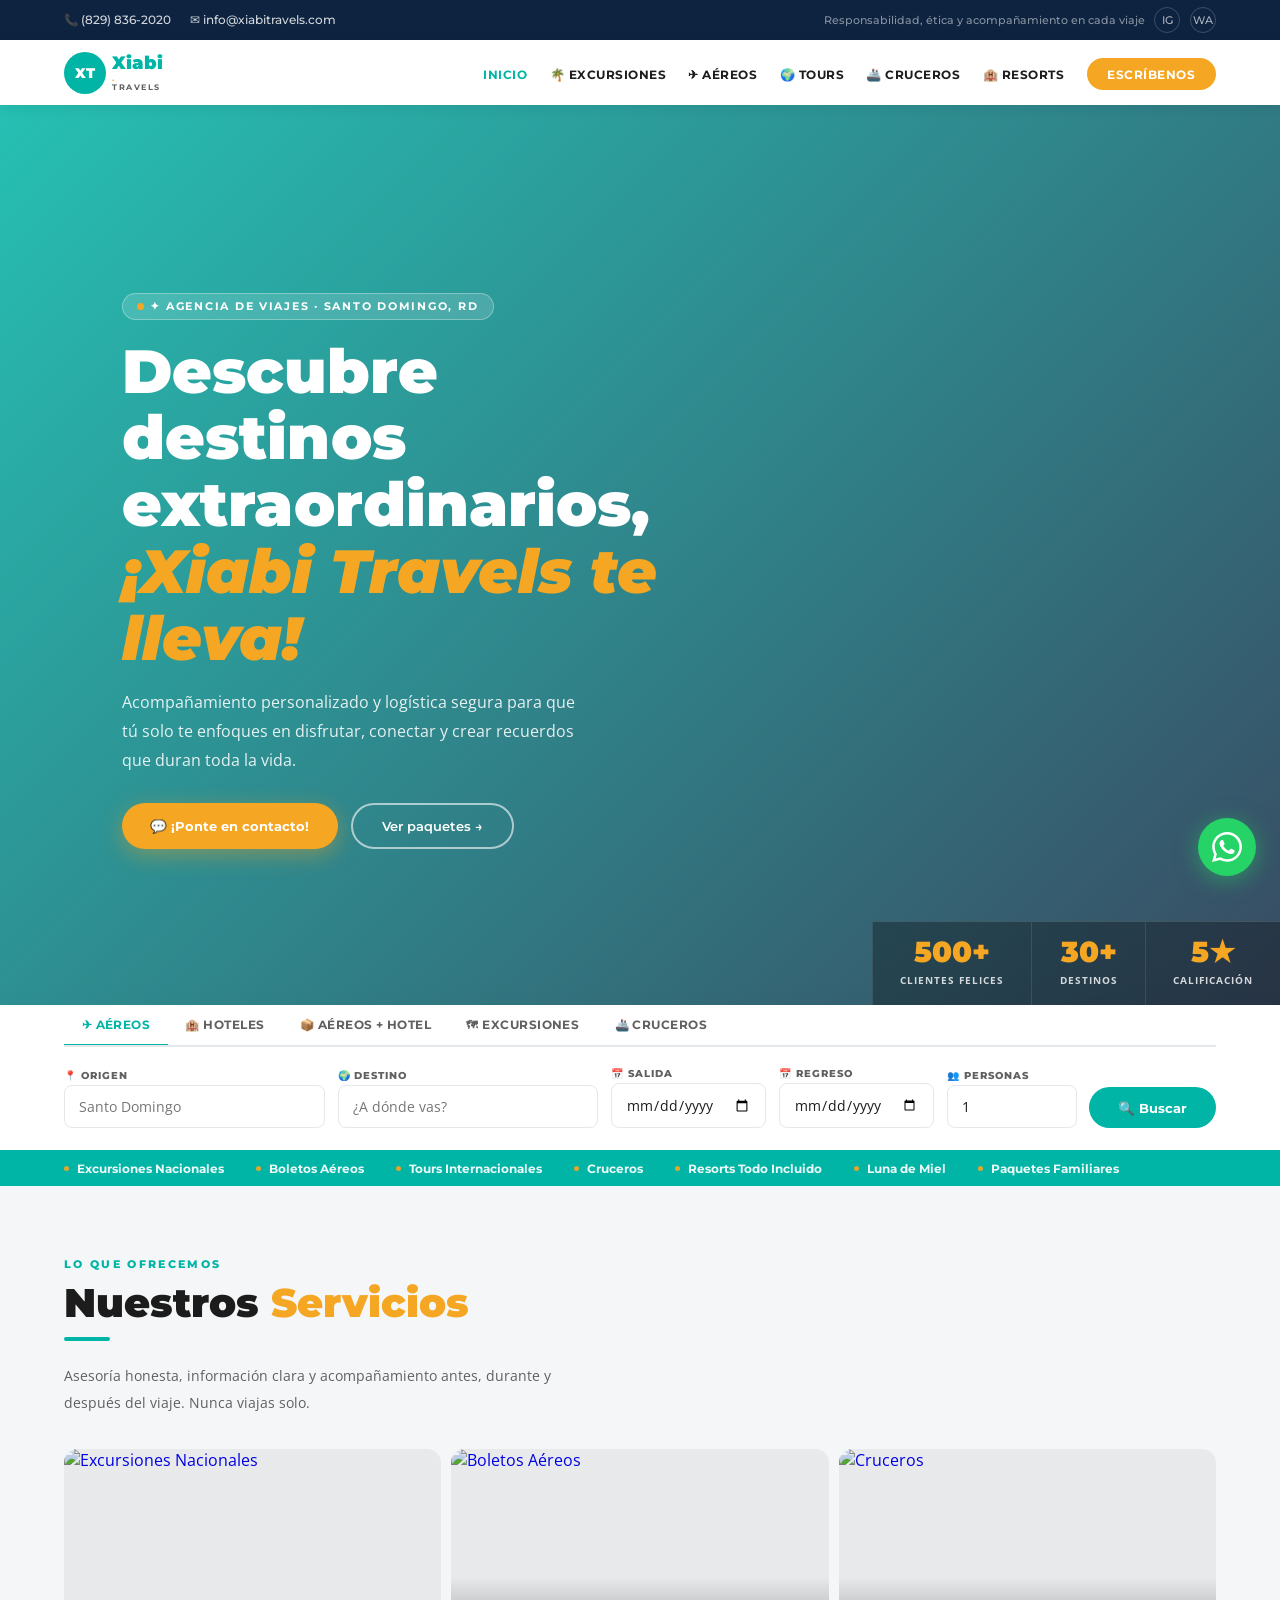
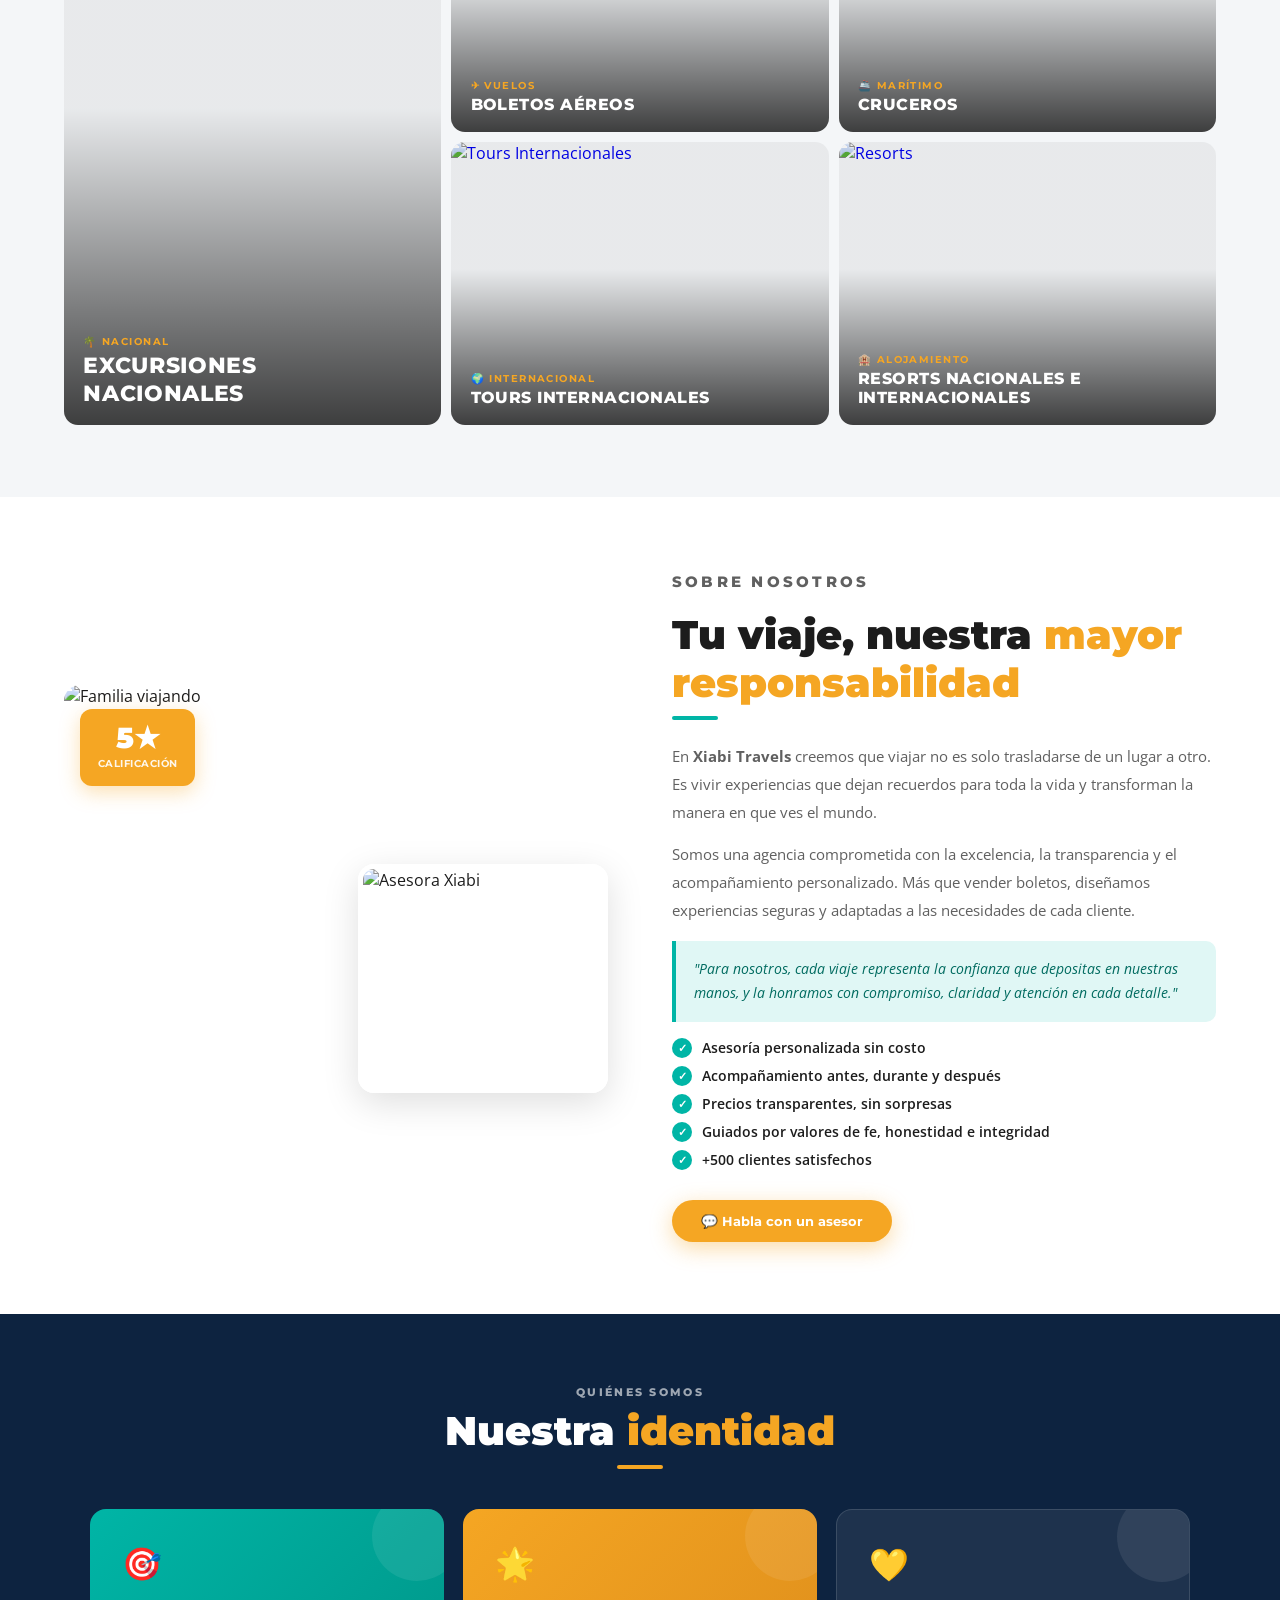
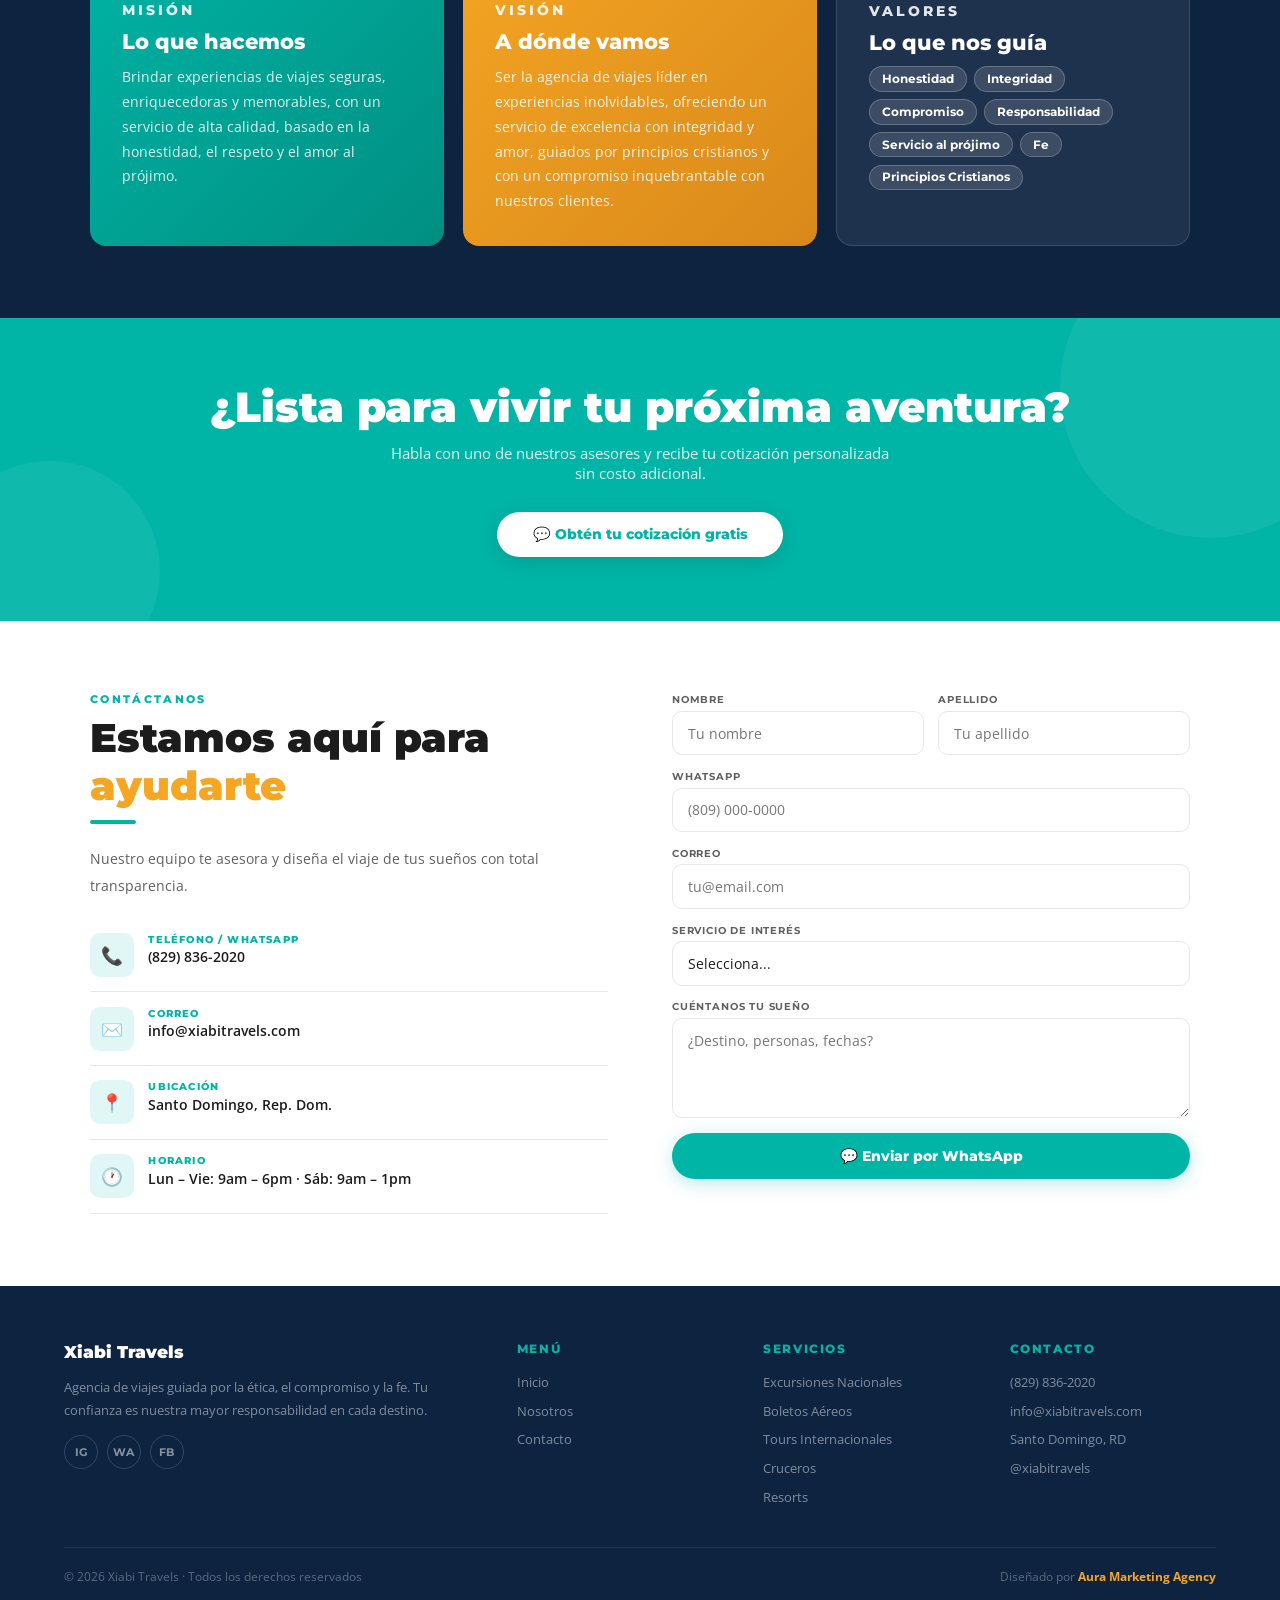
==== commit 331fea16: "Add files via upload" ====
--- a/index.html
+++ b/index.html
@@ -7,1124 +7,452 @@
 <link href="https://fonts.googleapis.com/css2?family=Montserrat:wght@400;500;600;700;800;900&family=Open+Sans:ital,wght@0,300;0,400;0,600;1,400&display=swap" rel="stylesheet">
 <style>
 *{margin:0;padding:0;box-sizing:border-box}
-:root{
-  --teal:#00B5A6;--teal-d:#008F82;--teal-xl:#006B60;--teal-l:#E0F7F5;
-  --orange:#F5A623;--orange-d:#D9891A;
-  --navy:#0D2340;--dark:#1C1C1C;--gray:#606060;--gl:#F4F6F8;--white:#fff;--bdr:#E5E8EB;
-}
+:root{--t:#00B5A6;--td:#008F82;--tl:#E0F7F5;--o:#F5A623;--od:#D9891A;--nv:#0D2340;--dk:#1C1C1C;--gy:#606060;--gl:#F4F6F8;--bd:#E5E8EB}
 html{scroll-behavior:smooth}
-body{font-family:'Open Sans',sans-serif;color:var(--dark);overflow-x:hidden;line-height:1.6}
-
-/* ══ TOPBAR ══ */
-.topbar{background:var(--navy);color:#fff;padding:.45rem 4%;display:flex;justify-content:space-between;align-items:center;font-family:'Montserrat',sans-serif;font-size:.72rem;font-weight:500;gap:.5rem;flex-wrap:wrap}
+body{font-family:'Open Sans',sans-serif;color:var(--dk);overflow-x:hidden}
+
+/* TOPBAR */
+.topbar{background:var(--nv);color:#fff;padding:.45rem 5%;display:flex;justify-content:space-between;align-items:center;font-family:'Montserrat',sans-serif;font-size:.72rem;font-weight:500;gap:.5rem;flex-wrap:wrap}
 .tb-l{display:flex;gap:1.2rem;flex-wrap:wrap}
 .tb-l a{color:rgba(255,255,255,.82);text-decoration:none;display:flex;align-items:center;gap:.3rem;transition:color .2s}
 .tb-l a:hover{color:#fff}
 .tb-r{display:flex;gap:.6rem;align-items:center}
-.tb-slogan{font-size:.68rem;color:rgba(255,255,255,.55);display:none}
-@media(min-width:768px){.tb-slogan{display:block}}
-.tb-soc{width:26px;height:26px;border:1px solid rgba(255,255,255,.2);border-radius:50%;display:flex;align-items:center;justify-content:center;color:rgba(255,255,255,.65);text-decoration:none;font-size:.68rem;transition:all .2s}
-.tb-soc:hover{background:var(--teal);border-color:var(--teal);color:#fff}
-
-/* ══ NAVBAR ══ */
-nav{background:#fff;padding:.7rem 4%;display:flex;justify-content:space-between;align-items:center;position:sticky;top:0;z-index:300;box-shadow:0 2px 14px rgba(0,0,0,.09)}
-.nav-logo{text-decoration:none;display:flex;align-items:center}
-.nav-logo img{height:46px;width:auto;object-fit:contain}
-.nav-links{display:flex;gap:1.4rem;list-style:none;align-items:center}
-.nav-links a{color:var(--dark);text-decoration:none;font-family:'Montserrat',sans-serif;font-size:.75rem;font-weight:700;letter-spacing:.04em;text-transform:uppercase;transition:color .2s;white-space:nowrap}
-.nav-links a:hover{color:var(--teal)}
-.nav-cta{background:var(--orange)!important;color:#fff!important;padding:.55rem 1.3rem;border-radius:25px;transition:background .2s,transform .2s!important}
-.nav-cta:hover{background:var(--orange-d)!important;transform:translateY(-1px)}
-
-/* Hamburger */
+.tb-sl{font-size:.68rem;color:rgba(255,255,255,.5);display:none}
+@media(min-width:768px){.tb-sl{display:block}}
+.tb-sc{width:26px;height:26px;border:1px solid rgba(255,255,255,.2);border-radius:50%;display:flex;align-items:center;justify-content:center;color:rgba(255,255,255,.65);text-decoration:none;font-size:.68rem;transition:all .2s}
+.tb-sc:hover{background:var(--t);border-color:var(--t);color:#fff}
+
+/* NAVBAR */
+nav{background:#fff;padding:.7rem 5%;display:flex;justify-content:space-between;align-items:center;position:sticky;top:0;z-index:300;box-shadow:0 2px 14px rgba(0,0,0,.09)}
+.n-logo{text-decoration:none;display:flex;align-items:center}
+.n-logo img{height:46px;width:auto;object-fit:contain}
+.n-logo-fb{display:none;align-items:center;gap:.4rem}
+.n-logo-fb .ic{width:42px;height:42px;background:var(--t);border-radius:50%;display:flex;align-items:center;justify-content:center;font-family:'Montserrat',sans-serif;font-weight:900;color:#fff;font-size:.85rem}
+.n-logo-fb .tx{line-height:1.1}
+.n-logo-fb .tx b{font-family:'Montserrat',sans-serif;font-size:1.15rem;font-weight:900;color:var(--t)}
+.n-logo-fb .tx span{display:block;font-family:'Montserrat',sans-serif;font-size:.52rem;font-weight:700;letter-spacing:.18em;color:var(--gy);text-transform:uppercase}
+.n-links{display:flex;gap:1.4rem;list-style:none;align-items:center}
+.n-links a{color:var(--dk);text-decoration:none;font-family:'Montserrat',sans-serif;font-size:.76rem;font-weight:700;letter-spacing:.04em;text-transform:uppercase;transition:color .2s;white-space:nowrap}
+.n-links a:hover,.n-links a.cur{color:var(--t)}
+.n-cta{background:var(--o)!important;color:#fff!important;padding:.55rem 1.3rem;border-radius:25px;transition:background .2s,transform .2s!important}
+.n-cta:hover{background:var(--od)!important;transform:translateY(-1px)}
 .hamburger{display:none;flex-direction:column;gap:5px;cursor:pointer;padding:.3rem;background:none;border:none;z-index:400}
-.hamburger span{display:block;width:24px;height:2px;background:var(--dark);border-radius:2px;transition:all .3s}
+.hamburger span{display:block;width:24px;height:2px;background:var(--dk);border-radius:2px;transition:all .3s}
 .hamburger.open span:nth-child(1){transform:translateY(7px) rotate(45deg)}
 .hamburger.open span:nth-child(2){opacity:0}
 .hamburger.open span:nth-child(3){transform:translateY(-7px) rotate(-45deg)}
-.mobile-menu{display:none;position:fixed;top:0;left:0;right:0;bottom:0;background:#fff;z-index:250;flex-direction:column;padding:6rem 2rem 2rem;gap:.3rem;overflow-y:auto}
-.mobile-menu.open{display:flex}
-.mobile-menu a{font-family:'Montserrat',sans-serif;font-size:1.1rem;font-weight:700;color:var(--dark);text-decoration:none;padding:1rem 0;border-bottom:1px solid var(--bdr);text-transform:uppercase;letter-spacing:.06em;display:flex;align-items:center;gap:.5rem}
-.mobile-menu a:hover{color:var(--teal)}
-.mobile-menu .m-cta{background:var(--orange);color:#fff!important;border-radius:12px;border:none!important;padding:1rem;justify-content:center;margin-top:1rem}
-.mobile-contact{margin-top:1rem;display:flex;flex-direction:column;gap:.5rem}
-.mobile-contact a{font-size:.9rem;font-weight:600;color:var(--gray)!important;text-transform:none!important;letter-spacing:0;border:none!important;padding:.5rem 0!important}
-@media(max-width:900px){.nav-links{display:none}.hamburger{display:flex}}
-
-/* ══ HERO ══ */
+.mob-menu{display:none;position:fixed;inset:0;background:#fff;z-index:250;flex-direction:column;padding:5.5rem 2rem 2rem;gap:0;overflow-y:auto}
+.mob-menu.open{display:flex}
+.mob-menu a{font-family:'Montserrat',sans-serif;font-size:1.05rem;font-weight:700;color:var(--dk);text-decoration:none;padding:.9rem 0;border-bottom:1px solid var(--bd);text-transform:uppercase;letter-spacing:.05em;display:flex;align-items:center;gap:.5rem;transition:color .2s}
+.mob-menu a:hover{color:var(--t)}
+.mob-menu .mc{background:var(--o);color:#fff!important;border-radius:12px;border:none!important;padding:.9rem;justify-content:center;margin-top:1rem}
+.mob-menu .mc:hover{background:var(--od)!important}
+.mob-contact{margin-top:.8rem;display:flex;flex-direction:column}
+.mob-contact a{font-size:.88rem;color:var(--gy)!important;text-transform:none!important;letter-spacing:0!important;border:none!important;padding:.4rem 0!important;font-weight:600!important}
+@media(max-width:900px){.n-links{display:none}.hamburger{display:flex}}
+
+/* HERO */
 .hero{position:relative;min-height:100svh;display:flex;align-items:center;overflow:hidden}
-.hero-bg{position:absolute;inset:0;background:url('https://images.unsplash.com/photo-1507525428034-b723cf961d3e?auto=format&fit=crop&w=1920&q=80') center/cover;z-index:0}
-.hero-ov{position:absolute;inset:0;background:linear-gradient(135deg,rgba(0,181,166,.85) 0%,rgba(13,35,64,.80) 100%);z-index:1}
-.hero-content{position:relative;z-index:2;padding:6rem 4% 4rem;max-width:700px}
-.hero-badge{display:inline-flex;align-items:center;gap:.45rem;background:rgba(255,255,255,.16);border:1px solid rgba(255,255,255,.32);padding:.36rem .9rem;border-radius:25px;font-family:'Montserrat',sans-serif;font-size:.68rem;font-weight:700;letter-spacing:.16em;text-transform:uppercase;color:#fff;margin-bottom:1.1rem}
-.hero-badge::before{content:'';width:7px;height:7px;background:var(--orange);border-radius:50%;animation:blink 2s infinite}
+.h-bg{position:absolute;inset:0;background:url('https://images.unsplash.com/photo-1507525428034-b723cf961d3e?auto=format&fit=crop&w=1920&q=80') center/cover;z-index:0}
+.h-ov{position:absolute;inset:0;background:linear-gradient(135deg,rgba(0,181,166,.85) 0%,rgba(13,35,64,.82) 100%);z-index:1}
+.h-cnt{position:relative;z-index:2;padding:6rem 5% 4rem;max-width:680px}
+.h-badge{display:inline-flex;align-items:center;gap:.4rem;background:rgba(255,255,255,.15);border:1px solid rgba(255,255,255,.3);padding:.35rem .9rem;border-radius:25px;font-family:'Montserrat',sans-serif;font-size:.68rem;font-weight:700;letter-spacing:.16em;text-transform:uppercase;color:#fff;margin-bottom:1.1rem}
+.h-badge::before{content:'';width:7px;height:7px;background:var(--o);border-radius:50%;animation:blink 2s infinite}
 @keyframes blink{0%,100%{opacity:1}50%{opacity:.3}}
-.hero h1{font-family:'Montserrat',sans-serif;font-size:clamp(1.9rem,5.5vw,3.8rem);font-weight:900;color:#fff;line-height:1.1;margin-bottom:1rem}
-.hero h1 em{color:var(--orange);font-style:italic;display:block}
-.hero-sub{color:rgba(255,255,255,.88);font-size:clamp(.88rem,2.2vw,1rem);line-height:1.8;max-width:480px;margin-bottom:1.8rem}
-.hero-btns{display:flex;gap:.8rem;flex-wrap:wrap}
-.btn-or{display:inline-flex;align-items:center;gap:.45rem;background:var(--orange);color:#fff;padding:.8rem 1.8rem;border-radius:30px;font-family:'Montserrat',sans-serif;font-size:.84rem;font-weight:700;text-decoration:none;box-shadow:0 6px 22px rgba(245,166,35,.4);transition:all .25s}
-.btn-or:hover{background:var(--orange-d);transform:translateY(-2px)}
-.btn-wh{display:inline-flex;align-items:center;gap:.45rem;border:2px solid rgba(255,255,255,.65);color:#fff;padding:.8rem 1.8rem;border-radius:30px;font-family:'Montserrat',sans-serif;font-size:.84rem;font-weight:600;text-decoration:none;transition:all .25s}
-.btn-wh:hover{background:rgba(255,255,255,.15)}
-.hero-stats{display:flex;gap:0;position:absolute;bottom:0;right:0;z-index:2}
-.hstat{background:rgba(0,0,0,.32);backdrop-filter:blur(12px);border-top:1px solid rgba(255,255,255,.15);border-left:1px solid rgba(255,255,255,.1);padding:1.1rem 1.8rem;text-align:center;color:#fff}
-.hstat strong{font-family:'Montserrat',sans-serif;font-size:1.8rem;font-weight:900;color:var(--orange);display:block;line-height:1}
-.hstat span{font-size:.65rem;font-weight:700;letter-spacing:.1em;text-transform:uppercase;opacity:.8}
-@media(max-width:600px){.hero-stats{display:none}}
-
-/* ══ SEARCH ══ */
-.search-wrap{background:#fff;box-shadow:0 6px 30px rgba(0,0,0,.1);padding:0 4% 1.4rem;position:relative;z-index:10}
-.search-tabs{display:flex;overflow-x:auto;border-bottom:2px solid var(--bdr);gap:0;-webkit-overflow-scrolling:touch;scrollbar-width:none}
-.search-tabs::-webkit-scrollbar{display:none}
-.stab{padding:.8rem 1.2rem;font-family:'Montserrat',sans-serif;font-size:.72rem;font-weight:700;color:var(--gray);cursor:pointer;border-bottom:3px solid transparent;margin-bottom:-2px;white-space:nowrap;transition:all .25s;display:flex;align-items:center;gap:.35rem;text-transform:uppercase;letter-spacing:.04em;flex-shrink:0}
-.stab.active{color:var(--teal);border-bottom-color:var(--teal)}
-.search-fields{display:flex;gap:.8rem;align-items:flex-end;flex-wrap:wrap;padding-top:1.2rem}
+.h-cnt h1{font-family:'Montserrat',sans-serif;font-size:clamp(2rem,5.5vw,3.8rem);font-weight:900;color:#fff;line-height:1.1;margin-bottom:1rem}
+.h-cnt h1 em{color:var(--o);font-style:italic;display:block}
+.h-sub{color:rgba(255,255,255,.88);font-size:clamp(.88rem,2vw,1rem);line-height:1.8;max-width:460px;margin-bottom:1.8rem}
+.h-btns{display:flex;gap:.8rem;flex-wrap:wrap}
+.btn-o{display:inline-flex;align-items:center;gap:.4rem;background:var(--o);color:#fff;padding:.8rem 1.8rem;border-radius:30px;font-family:'Montserrat',sans-serif;font-size:.84rem;font-weight:700;text-decoration:none;box-shadow:0 6px 22px rgba(245,166,35,.4);transition:all .25s}
+.btn-o:hover{background:var(--od);transform:translateY(-2px)}
+.btn-w{display:inline-flex;align-items:center;gap:.4rem;border:2px solid rgba(255,255,255,.6);color:#fff;padding:.8rem 1.8rem;border-radius:30px;font-family:'Montserrat',sans-serif;font-size:.84rem;font-weight:600;text-decoration:none;transition:all .25s}
+.btn-w:hover{background:rgba(255,255,255,.14)}
+.h-stats{position:absolute;bottom:0;right:0;z-index:2;display:flex}
+.hs{background:rgba(0,0,0,.3);backdrop-filter:blur(12px);border-top:1px solid rgba(255,255,255,.14);border-left:1px solid rgba(255,255,255,.1);padding:1rem 1.7rem;text-align:center;color:#fff}
+.hs strong{font-family:'Montserrat',sans-serif;font-size:1.8rem;font-weight:900;color:var(--o);display:block;line-height:1}
+.hs span{font-size:.62rem;font-weight:700;letter-spacing:.1em;text-transform:uppercase;opacity:.8}
+@media(max-width:580px){.h-stats{display:none}}
+
+/* SEARCH */
+.srch{background:#fff;box-shadow:0 6px 30px rgba(0,0,0,.1);padding:0 5% 1.4rem}
+.s-tabs{display:flex;overflow-x:auto;border-bottom:2px solid var(--bd);-webkit-overflow-scrolling:touch;scrollbar-width:none}
+.s-tabs::-webkit-scrollbar{display:none}
+.stab{padding:.8rem 1.1rem;font-family:'Montserrat',sans-serif;font-size:.72rem;font-weight:700;color:var(--gy);cursor:pointer;border-bottom:3px solid transparent;margin-bottom:-2px;white-space:nowrap;transition:all .25s;display:flex;align-items:center;gap:.35rem;text-transform:uppercase;letter-spacing:.04em;flex-shrink:0}
+.stab.on{color:var(--t);border-bottom-color:var(--t)}
+.s-flds{display:flex;gap:.8rem;align-items:flex-end;flex-wrap:wrap;padding-top:1.2rem}
 .sf{display:flex;flex-direction:column;gap:.3rem;flex:1;min-width:130px}
-.sf label{font-family:'Montserrat',sans-serif;font-size:.62rem;font-weight:800;letter-spacing:.1em;text-transform:uppercase;color:var(--gray)}
-.sf input,.sf select{padding:.68rem .9rem;border:1.5px solid var(--bdr);border-radius:8px;font-family:'Open Sans',sans-serif;font-size:.86rem;color:var(--dark);outline:none;transition:border-color .2s;background:#fff;width:100%;-webkit-appearance:none;appearance:none}
-.sf input:focus,.sf select:focus{border-color:var(--teal)}
-.btn-search{background:var(--teal);color:#fff;border:none;padding:.78rem 1.8rem;border-radius:30px;font-family:'Montserrat',sans-serif;font-size:.84rem;font-weight:700;cursor:pointer;transition:all .25s;white-space:nowrap;display:flex;align-items:center;gap:.4rem;flex-shrink:0}
-.btn-search:hover{background:var(--teal-d);transform:translateY(-1px)}
-@media(max-width:600px){.search-fields{flex-direction:column}.sf{min-width:100%}.btn-search{width:100%;justify-content:center}}
-
-/* ══ SECTION ══ */
-section{padding:4.5rem 4%}
-.s-tag{font-family:'Montserrat',sans-serif;font-size:.66rem;font-weight:800;letter-spacing:.22em;text-transform:uppercase;color:var(--teal);margin-bottom:.6rem}
-.s-title{font-family:'Montserrat',sans-serif;font-size:clamp(1.6rem,3.5vw,2.5rem);font-weight:900;line-height:1.2;margin-bottom:.6rem}
-.s-title span{color:var(--orange)}
-.s-bar{width:46px;height:4px;background:var(--teal);border-radius:2px;margin-bottom:1.4rem}
-.s-sub{color:var(--gray);line-height:1.85;font-size:.9rem;max-width:540px}
-.center{text-align:center}.center .s-bar,.center .s-sub{margin-left:auto;margin-right:auto}
-
-/* ══ SERVICES MOSAIC ══ */
-.svc-section{background:var(--gl)}
-.svc-header{max-width:1200px;margin:0 auto 2rem}
-.svc-mosaic{display:grid;grid-template-columns:1fr 1fr 1fr;gap:10px;max-width:1200px;margin:0 auto}
-.svc-tile{position:relative;border-radius:14px;overflow:hidden;cursor:pointer;aspect-ratio:4/3}
-.svc-tile:first-child{grid-column:1/2;grid-row:1/3;aspect-ratio:auto}
-.svc-tile img{width:100%;height:100%;object-fit:cover;transition:transform .5s}
-.svc-tile:hover img{transform:scale(1.07)}
-.svc-ov{position:absolute;inset:0;background:linear-gradient(to top,rgba(0,0,0,.75) 0%,rgba(0,0,0,.05) 55%);transition:background .3s}
-.svc-tile:hover .svc-ov{background:linear-gradient(to top,rgba(0,181,166,.8) 0%,rgba(0,181,166,.15) 70%)}
-.svc-info{position:absolute;bottom:0;left:0;right:0;padding:1.1rem 1.2rem}
-.svc-cat{font-family:'Montserrat',sans-serif;font-size:.64rem;font-weight:700;letter-spacing:.14em;text-transform:uppercase;color:var(--orange);margin-bottom:.2rem}
-.svc-name{font-family:'Montserrat',sans-serif;font-size:1rem;font-weight:800;color:#fff;text-transform:uppercase;letter-spacing:.03em}
-.svc-tile:first-child .svc-name{font-size:1.4rem}
-.svc-arrow{position:absolute;top:1rem;right:1rem;width:34px;height:34px;background:var(--orange);border-radius:50%;display:flex;align-items:center;justify-content:center;color:#fff;font-size:.9rem;opacity:0;transition:opacity .3s;text-decoration:none}
-.svc-tile:hover .svc-arrow{opacity:1}
-@media(max-width:768px){
-  .svc-mosaic{grid-template-columns:1fr 1fr}
-  .svc-tile:first-child{grid-column:1/3;grid-row:auto;aspect-ratio:16/7}
-}
-@media(max-width:480px){
-  .svc-mosaic{grid-template-columns:1fr}
-  .svc-tile:first-child{grid-column:auto;aspect-ratio:4/3}
-}
-
-/* ══ ABOUT ══ */
-.about-grid{display:grid;grid-template-columns:1fr 1fr;gap:4rem;max-width:1200px;margin:0 auto;align-items:center}
-.about-imgs{position:relative;height:440px}
-.ai-main{position:absolute;left:0;top:0;width:68%;height:100%;object-fit:cover;border-radius:16px}
-.ai-sec{position:absolute;right:0;bottom:2rem;width:46%;height:52%;object-fit:cover;border-radius:16px;border:5px solid #fff;box-shadow:0 10px 36px rgba(0,0,0,.13)}
-.ai-badge{position:absolute;left:1rem;top:1.5rem;background:var(--orange);color:#fff;padding:.9rem 1.1rem;border-radius:12px;font-family:'Montserrat',sans-serif;text-align:center;z-index:2;box-shadow:0 6px 20px rgba(245,166,35,.35)}
+.sf label{font-family:'Montserrat',sans-serif;font-size:.62rem;font-weight:800;letter-spacing:.1em;text-transform:uppercase;color:var(--gy)}
+.sf input,.sf select{padding:.68rem .9rem;border:1.5px solid var(--bd);border-radius:8px;font-family:'Open Sans',sans-serif;font-size:.86rem;color:var(--dk);outline:none;transition:border-color .2s;background:#fff;width:100%;appearance:none}
+.sf input:focus,.sf select:focus{border-color:var(--t)}
+.btn-srch{background:var(--t);color:#fff;border:none;padding:.78rem 1.8rem;border-radius:30px;font-family:'Montserrat',sans-serif;font-size:.84rem;font-weight:700;cursor:pointer;transition:all .25s;white-space:nowrap;display:flex;align-items:center;gap:.4rem;flex-shrink:0}
+.btn-srch:hover{background:var(--td);transform:translateY(-1px)}
+@media(max-width:600px){.s-flds{flex-direction:column}.sf{min-width:100%}.btn-srch{width:100%;justify-content:center}}
+
+/* RIBBON */
+.ribbon{background:var(--t);color:#fff;padding:.65rem 5%;display:flex;gap:2rem;overflow:hidden;white-space:nowrap;font-family:'Montserrat',sans-serif;font-size:.76rem;font-weight:700}
+.ri{display:flex;align-items:center;gap:.5rem;flex-shrink:0;opacity:.92}
+.rd{width:5px;height:5px;background:var(--o);border-radius:50%}
+
+/* SECTION */
+section{padding:4.5rem 5%}
+.stag{font-family:'Montserrat',sans-serif;font-size:.66rem;font-weight:800;letter-spacing:.22em;text-transform:uppercase;color:var(--t);margin-bottom:.5rem}
+.stitle{font-family:'Montserrat',sans-serif;font-size:clamp(1.6rem,3.5vw,2.5rem);font-weight:900;line-height:1.2;margin-bottom:.6rem}
+.stitle span{color:var(--o)}
+.sbar{width:46px;height:4px;background:var(--t);border-radius:2px;margin-bottom:1.4rem}
+.ssub{color:var(--gy);line-height:1.85;font-size:.9rem;max-width:540px}
+.ctr{text-align:center}.ctr .sbar,.ctr .ssub{margin-left:auto;margin-right:auto}
+
+/* SERVICES MOSAIC */
+.svc-bg{background:var(--gl)}
+.svc-hd{max-width:1200px;margin:0 auto 2rem}
+.mosaic{display:grid;grid-template-columns:1fr 1fr 1fr;gap:10px;max-width:1200px;margin:0 auto}
+.tile{position:relative;border-radius:14px;overflow:hidden;cursor:pointer;aspect-ratio:4/3;text-decoration:none;display:block}
+.tile:first-child{grid-column:1/2;grid-row:1/3;aspect-ratio:auto}
+.tile img{width:100%;height:100%;object-fit:cover;transition:transform .5s}
+.tile:hover img{transform:scale(1.07)}
+.t-ov{position:absolute;inset:0;background:linear-gradient(to top,rgba(0,0,0,.75) 0%,rgba(0,0,0,.05) 55%);transition:background .3s}
+.tile:hover .t-ov{background:linear-gradient(to top,rgba(0,181,166,.82) 0%,rgba(0,181,166,.12) 70%)}
+.t-info{position:absolute;bottom:0;left:0;right:0;padding:1.1rem 1.2rem}
+.t-cat{font-family:'Montserrat',sans-serif;font-size:.64rem;font-weight:700;letter-spacing:.14em;text-transform:uppercase;color:var(--o);margin-bottom:.2rem}
+.t-name{font-family:'Montserrat',sans-serif;font-size:1rem;font-weight:800;color:#fff;text-transform:uppercase;letter-spacing:.03em}
+.tile:first-child .t-name{font-size:1.4rem}
+.t-arr{position:absolute;top:1rem;right:1rem;width:34px;height:34px;background:var(--o);border-radius:50%;display:flex;align-items:center;justify-content:center;color:#fff;font-size:.9rem;opacity:0;transition:opacity .3s}
+.tile:hover .t-arr{opacity:1}
+@media(max-width:768px){.mosaic{grid-template-columns:1fr 1fr}.tile:first-child{grid-column:1/3;grid-row:auto;aspect-ratio:16/7}}
+@media(max-width:480px){.mosaic{grid-template-columns:1fr}.tile:first-child{grid-column:auto;aspect-ratio:4/3}}
+
+/* ABOUT */
+.ab-grid{display:grid;grid-template-columns:1fr 1fr;gap:4rem;max-width:1200px;margin:0 auto;align-items:center}
+.ab-imgs{position:relative;height:440px}
+.ai1{position:absolute;left:0;top:0;width:68%;height:100%;object-fit:cover;border-radius:16px}
+.ai2{position:absolute;right:0;bottom:2rem;width:46%;height:52%;object-fit:cover;border-radius:16px;border:5px solid #fff;box-shadow:0 10px 36px rgba(0,0,0,.13)}
+.ai-badge{position:absolute;left:1rem;top:1.5rem;background:var(--o);color:#fff;padding:.9rem 1.1rem;border-radius:12px;font-family:'Montserrat',sans-serif;text-align:center;z-index:2;box-shadow:0 6px 20px rgba(245,166,35,.35)}
 .ai-badge strong{display:block;font-size:1.8rem;font-weight:900;line-height:1}
 .ai-badge span{font-size:.62rem;font-weight:700;letter-spacing:.05em;text-transform:uppercase;opacity:.9}
-.about-text p{color:var(--gray);line-height:1.9;font-size:.92rem;margin-bottom:.9rem}
-.about-text blockquote{margin:1rem 0;padding:1rem 1.1rem;background:var(--teal-l);border-left:4px solid var(--teal);border-radius:0 10px 10px 0;font-size:.9rem;color:var(--teal-xl);font-style:italic;line-height:1.7}
-.checklist{list-style:none;margin:.8rem 0 1.4rem;display:flex;flex-direction:column;gap:.5rem}
-.checklist li{display:flex;align-items:center;gap:.65rem;font-size:.86rem;color:var(--dark);font-weight:600}
-.checklist li::before{content:'✓';width:20px;height:20px;min-width:20px;background:var(--teal);color:#fff;border-radius:50%;display:flex;align-items:center;justify-content:center;font-size:.66rem;font-weight:900}
-@media(max-width:860px){
-  .about-grid{grid-template-columns:1fr;gap:2rem}
-  .about-imgs{height:260px}
-  .ai-badge{top:.8rem;left:.8rem}
-}
-
-/* ══ MVV ══ */
-.mvv-section{background:var(--navy);padding:4.5rem 4%}
-.mvv-inner{max-width:1100px;margin:0 auto}
-.mvv-grid{display:grid;grid-template-columns:1fr 1fr 1fr;gap:1.2rem;margin-top:2.5rem}
-.mvv-card{border-radius:16px;padding:2rem;position:relative;overflow:hidden}
-.mvv-card.mis{background:linear-gradient(135deg,var(--teal) 0%,var(--teal-d) 100%)}
-.mvv-card.vis{background:linear-gradient(135deg,var(--orange) 0%,var(--orange-d) 100%)}
-.mvv-card.val{background:rgba(255,255,255,.07);border:1px solid rgba(255,255,255,.13)}
-.mvv-card::before{content:'';position:absolute;right:-18px;top:-18px;width:90px;height:90px;border-radius:50%;background:rgba(255,255,255,.08)}
-.mvv-icon{font-size:2rem;margin-bottom:.9rem;display:block}
-.mvv-lbl{font-family:'Montserrat',sans-serif;font-size:.64rem;font-weight:800;letter-spacing:.22em;text-transform:uppercase;color:rgba(255,255,255,.65);margin-bottom:.4rem}
-.mvv-card h3{font-family:'Montserrat',sans-serif;font-size:1.35rem;font-weight:800;color:#fff;margin-bottom:.7rem}
-.mvv-card p{font-size:.86rem;color:rgba(255,255,255,.88);line-height:1.8}
-.val-tags{display:flex;flex-wrap:wrap;gap:.45rem;margin-top:.7rem}
-.vtag{background:rgba(255,255,255,.13);border:1px solid rgba(255,255,255,.22);color:#fff;padding:.3rem .75rem;border-radius:20px;font-family:'Montserrat',sans-serif;font-size:.72rem;font-weight:700}
-@media(max-width:768px){.mvv-grid{grid-template-columns:1fr;gap:1rem}}
-
-/* ══ SERVICE PAGE SECTIONS ══ */
-.svc-page{padding:5rem 4%;scroll-margin-top:80px}
-.svc-page:nth-child(even){background:var(--gl)}
-.svc-page-inner{max-width:1200px;margin:0 auto}
-.svc-page-header{display:flex;justify-content:space-between;align-items:flex-end;flex-wrap:wrap;gap:1rem;margin-bottom:2rem}
-.svc-page-img{width:100%;height:280px;object-fit:cover;border-radius:16px;margin-bottom:2.5rem}
-.catalog-filters{display:flex;gap:.5rem;flex-wrap:wrap;margin-bottom:2rem}
-.cfilter{padding:.45rem 1.1rem;border:1.5px solid var(--bdr);border-radius:25px;font-family:'Montserrat',sans-serif;font-size:.74rem;font-weight:700;color:var(--gray);cursor:pointer;background:#fff;transition:all .25s;white-space:nowrap}
-.cfilter:hover,.cfilter.active{background:var(--teal);border-color:var(--teal);color:#fff}
-
-/* ══ TOUR CARDS ══ */
-.tours-grid{display:grid;grid-template-columns:repeat(3,1fr);gap:1.3rem}
-@media(max-width:900px){.tours-grid{grid-template-columns:1fr 1fr}}
-@media(max-width:540px){.tours-grid{grid-template-columns:1fr}}
-.tc{background:#fff;border-radius:16px;overflow:hidden;border:1px solid var(--bdr);transition:all .3s;display:flex;flex-direction:column}
-.tc:hover{transform:translateY(-5px);box-shadow:0 18px 48px rgba(0,0,0,.11)}
-.tc-img{position:relative;height:190px;overflow:hidden;flex-shrink:0}
-.tc-img img{width:100%;height:100%;object-fit:cover;transition:transform .5s}
-.tc:hover .tc-img img{transform:scale(1.06)}
-.tc-badge{position:absolute;top:.8rem;left:.8rem;background:var(--orange);color:#fff;padding:.28rem .72rem;border-radius:20px;font-family:'Montserrat',sans-serif;font-size:.65rem;font-weight:800;text-transform:uppercase;letter-spacing:.06em}
-.tc-badge.pop{background:var(--teal)}
-.tc-fav{position:absolute;top:.8rem;right:.8rem;width:32px;height:32px;background:rgba(255,255,255,.85);border-radius:50%;display:flex;align-items:center;justify-content:center;font-size:.9rem;cursor:pointer;transition:background .2s;border:none}
-.tc-fav:hover{background:#fff}
-.tc-body{padding:1.2rem;flex:1;display:flex;flex-direction:column;gap:.45rem}
-.tc-cat{font-family:'Montserrat',sans-serif;font-size:.64rem;font-weight:700;letter-spacing:.12em;text-transform:uppercase;color:var(--teal)}
-.tc-name{font-family:'Montserrat',sans-serif;font-size:1rem;font-weight:800;color:var(--dark);line-height:1.3}
-.tc-inc{list-style:none;display:flex;flex-direction:column;gap:.28rem;margin:.3rem 0}
-.tc-inc li{font-size:.76rem;color:var(--gray);display:flex;align-items:flex-start;gap:.38rem;line-height:1.4}
-.tc-inc li::before{content:'✓';color:var(--teal);font-weight:900;font-size:.68rem;margin-top:.1rem;flex-shrink:0}
-.tc-foot{display:flex;justify-content:space-between;align-items:center;padding-top:.8rem;border-top:1px solid var(--bdr);margin-top:auto}
-.tc-plbl{font-size:.64rem;color:var(--gray);font-family:'Montserrat',sans-serif;font-weight:700;text-transform:uppercase;letter-spacing:.04em}
-.tc-price{font-family:'Montserrat',sans-serif;font-size:1.25rem;font-weight:900;color:var(--orange)}
-.tc-price sub{font-size:.65rem;font-weight:600;color:var(--gray)}
-.tc-btn{background:var(--teal);color:#fff;border:none;padding:.5rem 1.1rem;border-radius:20px;font-family:'Montserrat',sans-serif;font-size:.74rem;font-weight:700;cursor:pointer;transition:all .25s;text-decoration:none;white-space:nowrap}
-.tc-btn:hover{background:var(--teal-d);transform:translateY(-1px)}
-
-/* ══ CTA BAND ══ */
-.cta-band{background:var(--teal);padding:4rem 4%;text-align:center;position:relative;overflow:hidden}
-.cta-band::before,.cta-band::after{content:'';position:absolute;border-radius:50%;background:rgba(255,255,255,.06)}
-.cta-band::before{width:300px;height:300px;right:-80px;top:-80px}
-.cta-band::after{width:220px;height:220px;left:-60px;bottom:-60px}
-.cta-band h2{font-family:'Montserrat',sans-serif;font-size:clamp(1.6rem,3.5vw,2.6rem);font-weight:900;color:#fff;margin-bottom:.7rem;position:relative;z-index:1}
-.cta-band p{color:rgba(255,255,255,.88);margin-bottom:1.8rem;max-width:500px;margin-left:auto;margin-right:auto;font-size:.93rem;position:relative;z-index:1}
-.btn-wht{display:inline-flex;align-items:center;gap:.45rem;background:#fff;color:var(--teal);padding:.85rem 2.2rem;border-radius:30px;font-family:'Montserrat',sans-serif;font-size:.88rem;font-weight:800;text-decoration:none;box-shadow:0 5px 22px rgba(0,0,0,.12);transition:all .25s;position:relative;z-index:1}
-.btn-wht:hover{transform:translateY(-2px);box-shadow:0 10px 32px rgba(0,0,0,.18)}
-
-/* ══ CONTACT ══ */
-.contact-inner{display:grid;grid-template-columns:1fr 1fr;gap:4rem;max-width:1100px;margin:0 auto}
-@media(max-width:768px){.contact-inner{grid-template-columns:1fr;gap:2rem}}
-.c-items{display:flex;flex-direction:column;margin-top:1.2rem}
-.c-row{display:flex;align-items:flex-start;gap:.9rem;padding:.9rem 0;border-bottom:1px solid var(--bdr)}
-.c-ico{width:44px;height:44px;min-width:44px;background:var(--teal-l);border-radius:10px;display:flex;align-items:center;justify-content:center;font-size:1.1rem}
-.c-lbl{font-family:'Montserrat',sans-serif;font-size:.62rem;font-weight:800;letter-spacing:.12em;text-transform:uppercase;color:var(--teal);margin-bottom:.15rem}
-.c-val{font-size:.88rem;color:var(--dark);font-weight:600}
-.contact-form{display:flex;flex-direction:column;gap:.9rem}
-.frow{display:grid;grid-template-columns:1fr 1fr;gap:.9rem}
-@media(max-width:480px){.frow{grid-template-columns:1fr}}
+.ab-txt p{color:var(--gy);line-height:1.9;font-size:.92rem;margin-bottom:.9rem}
+.ab-txt blockquote{margin:1rem 0;padding:1rem 1.1rem;background:var(--tl);border-left:4px solid var(--t);border-radius:0 10px 10px 0;font-size:.9rem;color:#006B60;font-style:italic;line-height:1.7}
+.chk{list-style:none;margin:.8rem 0 1.4rem;display:flex;flex-direction:column;gap:.5rem}
+.chk li{display:flex;align-items:center;gap:.65rem;font-size:.86rem;color:var(--dk);font-weight:600}
+.chk li::before{content:'✓';width:20px;height:20px;min-width:20px;background:var(--t);color:#fff;border-radius:50%;display:flex;align-items:center;justify-content:center;font-size:.66rem;font-weight:900}
+@media(max-width:860px){.ab-grid{grid-template-columns:1fr;gap:2rem}.ab-imgs{height:260px}.ai-badge{top:.8rem;left:.8rem}}
+
+/* MVV */
+.mvv{background:var(--nv);padding:4.5rem 5%}
+.mvv-in{max-width:1100px;margin:0 auto}
+.mvv-gr{display:grid;grid-template-columns:1fr 1fr 1fr;gap:1.2rem;margin-top:2.5rem}
+.mc{border-radius:16px;padding:2rem;position:relative;overflow:hidden}
+.mc.ms{background:linear-gradient(135deg,var(--t) 0%,var(--td) 100%)}
+.mc.mv{background:linear-gradient(135deg,var(--o) 0%,var(--od) 100%)}
+.mc.ml{background:rgba(255,255,255,.07);border:1px solid rgba(255,255,255,.13)}
+.mc::before{content:'';position:absolute;right:-18px;top:-18px;width:90px;height:90px;border-radius:50%;background:rgba(255,255,255,.08)}
+.mc-ic{font-size:2rem;margin-bottom:.9rem;display:block}
+.mc-lb{font-family:'Montserrat',sans-serif;font-size:.64rem;font-weight:800;letter-spacing:.22em;text-transform:uppercase;color:rgba(255,255,255,.65);margin-bottom:.4rem}
+.mc h3{font-family:'Montserrat',sans-serif;font-size:1.3rem;font-weight:800;color:#fff;margin-bottom:.7rem}
+.mc p{font-size:.86rem;color:rgba(255,255,255,.88);line-height:1.8}
+.vt-wrap{display:flex;flex-wrap:wrap;gap:.45rem;margin-top:.7rem}
+.vt{background:rgba(255,255,255,.13);border:1px solid rgba(255,255,255,.22);color:#fff;padding:.3rem .75rem;border-radius:20px;font-family:'Montserrat',sans-serif;font-size:.72rem;font-weight:700}
+@media(max-width:768px){.mvv-gr{grid-template-columns:1fr;gap:1rem}}
+
+/* CTA BAND */
+.cta{background:var(--t);padding:4rem 5%;text-align:center;position:relative;overflow:hidden}
+.cta::before,.cta::after{content:'';position:absolute;border-radius:50%;background:rgba(255,255,255,.06)}
+.cta::before{width:300px;height:300px;right:-80px;top:-80px}
+.cta::after{width:220px;height:220px;left:-60px;bottom:-60px}
+.cta h2{font-family:'Montserrat',sans-serif;font-size:clamp(1.6rem,3.5vw,2.6rem);font-weight:900;color:#fff;margin-bottom:.7rem;position:relative;z-index:1}
+.cta p{color:rgba(255,255,255,.88);margin-bottom:1.8rem;max-width:500px;margin-left:auto;margin-right:auto;font-size:.93rem;position:relative;z-index:1}
+.btn-wt{display:inline-flex;align-items:center;gap:.45rem;background:#fff;color:var(--t);padding:.85rem 2.2rem;border-radius:30px;font-family:'Montserrat',sans-serif;font-size:.88rem;font-weight:800;text-decoration:none;box-shadow:0 5px 22px rgba(0,0,0,.12);transition:all .25s;position:relative;z-index:1}
+.btn-wt:hover{transform:translateY(-2px);box-shadow:0 10px 32px rgba(0,0,0,.18)}
+
+/* CONTACT */
+.ct-in{display:grid;grid-template-columns:1fr 1fr;gap:4rem;max-width:1100px;margin:0 auto}
+@media(max-width:768px){.ct-in{grid-template-columns:1fr;gap:2rem}}
+.cr{display:flex;align-items:flex-start;gap:.9rem;padding:.9rem 0;border-bottom:1px solid var(--bd)}
+.cr-ic{width:44px;height:44px;min-width:44px;background:var(--tl);border-radius:10px;display:flex;align-items:center;justify-content:center;font-size:1.1rem}
+.cr-lb{font-family:'Montserrat',sans-serif;font-size:.62rem;font-weight:800;letter-spacing:.12em;text-transform:uppercase;color:var(--t);margin-bottom:.15rem}
+.cr-vl{font-size:.88rem;color:var(--dk);font-weight:600}
+.cf{display:flex;flex-direction:column;gap:.9rem}
+.fr{display:grid;grid-template-columns:1fr 1fr;gap:.9rem}
+@media(max-width:480px){.fr{grid-template-columns:1fr}}
 .fg{display:flex;flex-direction:column;gap:.3rem}
-.fg label{font-family:'Montserrat',sans-serif;font-size:.64rem;font-weight:700;letter-spacing:.08em;text-transform:uppercase;color:var(--gray)}
-.fg input,.fg select,.fg textarea{padding:.74rem .95rem;border:1.5px solid var(--bdr);border-radius:10px;font-family:'Open Sans',sans-serif;font-size:.88rem;color:var(--dark);outline:none;transition:border-color .2s;background:#fff;width:100%;-webkit-appearance:none;appearance:none}
-.fg input:focus,.fg select:focus,.fg textarea:focus{border-color:var(--teal)}
+.fg label{font-family:'Montserrat',sans-serif;font-size:.64rem;font-weight:700;letter-spacing:.08em;text-transform:uppercase;color:var(--gy)}
+.fg input,.fg select,.fg textarea{padding:.74rem .95rem;border:1.5px solid var(--bd);border-radius:10px;font-family:'Open Sans',sans-serif;font-size:.88rem;color:var(--dk);outline:none;transition:border-color .2s;background:#fff;width:100%;appearance:none}
+.fg input:focus,.fg select:focus,.fg textarea:focus{border-color:var(--t)}
 .fg textarea{resize:vertical;min-height:100px}
-.btn-tf{width:100%;background:var(--teal);color:#fff;border:none;padding:.88rem;border-radius:30px;font-family:'Montserrat',sans-serif;font-size:.9rem;font-weight:800;cursor:pointer;transition:all .25s;box-shadow:0 4px 18px rgba(0,181,166,.28)}
-.btn-tf:hover{background:var(--teal-d);transform:translateY(-1px)}
-
-/* ══ FOOTER ══ */
-footer{background:var(--navy);color:#fff;padding:3.5rem 4% 1.5rem}
-.foot-grid{display:grid;grid-template-columns:2fr 1fr 1fr 1fr;gap:2.5rem;margin-bottom:2.5rem}
-@media(max-width:768px){.foot-grid{grid-template-columns:1fr 1fr}}
-@media(max-width:480px){.foot-grid{grid-template-columns:1fr}}
-.foot-logo-wrap{display:flex;align-items:center;gap:.5rem;margin-bottom:.9rem}
-.foot-logo-wrap img{height:40px;width:auto;filter:brightness(0) invert(1) opacity(.9)}
-.foot-brand p{font-size:.8rem;color:rgba(255,255,255,.48);line-height:1.8;margin:.8rem 0}
-.foot-socials{display:flex;gap:.55rem}
-.fsoc{width:34px;height:34px;border:1px solid rgba(255,255,255,.16);border-radius:50%;display:flex;align-items:center;justify-content:center;color:rgba(255,255,255,.5);text-decoration:none;font-family:'Montserrat',sans-serif;font-size:.68rem;font-weight:700;transition:all .2s}
-.fsoc:hover{background:var(--teal);border-color:var(--teal);color:#fff}
-.foot-col h4{font-family:'Montserrat',sans-serif;font-size:.72rem;font-weight:800;letter-spacing:.14em;text-transform:uppercase;color:var(--teal);margin-bottom:.9rem}
-.foot-links{list-style:none;display:flex;flex-direction:column;gap:.42rem}
-.foot-links a{color:rgba(255,255,255,.48);text-decoration:none;font-size:.8rem;transition:color .2s}
-.foot-links a:hover{color:#fff}
-.foot-bottom{border-top:1px solid rgba(255,255,255,.07);padding-top:1.3rem;display:flex;justify-content:space-between;align-items:center;flex-wrap:wrap;gap:.5rem}
-.foot-bottom p{font-size:.72rem;color:rgba(255,255,255,.32);margin:0}
-.aura{color:var(--orange)!important;font-weight:700}
-
-/* ══ WA FLOAT ══ */
+.btn-tf{width:100%;background:var(--t);color:#fff;border:none;padding:.88rem;border-radius:30px;font-family:'Montserrat',sans-serif;font-size:.9rem;font-weight:800;cursor:pointer;transition:all .25s;box-shadow:0 4px 18px rgba(0,181,166,.28)}
+.btn-tf:hover{background:var(--td);transform:translateY(-1px)}
+
+/* FOOTER */
+footer{background:var(--nv);color:#fff;padding:3.5rem 5% 1.5rem}
+.f-gr{display:grid;grid-template-columns:2fr 1fr 1fr 1fr;gap:2.5rem;margin-bottom:2.5rem}
+@media(max-width:768px){.f-gr{grid-template-columns:1fr 1fr}}
+@media(max-width:480px){.f-gr{grid-template-columns:1fr}}
+.f-lw{display:flex;align-items:center;gap:.5rem;margin-bottom:.9rem}
+.f-lw img{height:38px;width:auto;object-fit:contain;filter:brightness(0) invert(1) opacity(.9)}
+.f-lw-fb{display:none;font-family:'Montserrat',sans-serif;font-weight:900;font-size:1.05rem;color:#fff}
+.f-br p{font-size:.8rem;color:rgba(255,255,255,.48);line-height:1.8;margin:.8rem 0}
+.f-sc{display:flex;gap:.55rem}
+.fsc{width:34px;height:34px;border:1px solid rgba(255,255,255,.16);border-radius:50%;display:flex;align-items:center;justify-content:center;color:rgba(255,255,255,.5);text-decoration:none;font-family:'Montserrat',sans-serif;font-size:.68rem;font-weight:700;transition:all .2s}
+.fsc:hover{background:var(--t);border-color:var(--t);color:#fff}
+.f-col h4{font-family:'Montserrat',sans-serif;font-size:.72rem;font-weight:800;letter-spacing:.14em;text-transform:uppercase;color:var(--t);margin-bottom:.9rem}
+.f-lk{list-style:none;display:flex;flex-direction:column;gap:.42rem}
+.f-lk a{color:rgba(255,255,255,.48);text-decoration:none;font-size:.8rem;transition:color .2s}
+.f-lk a:hover{color:#fff}
+.f-bt{border-top:1px solid rgba(255,255,255,.07);padding-top:1.3rem;display:flex;justify-content:space-between;align-items:center;flex-wrap:wrap;gap:.5rem}
+.f-bt p{font-size:.72rem;color:rgba(255,255,255,.32);margin:0}
+.aura{color:var(--o)!important;font-weight:700}
+
+/* WA */
 .wa{position:fixed;bottom:1.5rem;right:1.5rem;z-index:999;width:58px;height:58px;background:#25D366;border-radius:50%;display:flex;align-items:center;justify-content:center;text-decoration:none;box-shadow:0 4px 22px rgba(37,211,102,.5);animation:wap 3s infinite;transition:transform .2s}
 .wa:hover{transform:scale(1.1)}
 @keyframes wap{0%,100%{box-shadow:0 4px 22px rgba(37,211,102,.5)}50%{box-shadow:0 4px 30px rgba(37,211,102,.75),0 0 0 10px rgba(37,211,102,.08)}}
 .wa svg{width:30px;height:30px;fill:#fff}
-.wa-tip{position:absolute;right:68px;background:var(--dark);color:#fff;padding:.4rem .9rem;border-radius:8px;font-family:'Montserrat',sans-serif;font-size:.7rem;font-weight:700;white-space:nowrap;opacity:0;transition:opacity .3s;pointer-events:none}
+.wa-tip{position:absolute;right:68px;background:var(--dk);color:#fff;padding:.4rem .9rem;border-radius:8px;font-family:'Montserrat',sans-serif;font-size:.7rem;font-weight:700;white-space:nowrap;opacity:0;transition:opacity .3s;pointer-events:none}
 .wa:hover .wa-tip{opacity:1}
-
-/* ══ DIVIDERS ══ */
-.ribbon{background:var(--teal);color:#fff;padding:.7rem 4%;display:flex;gap:2rem;overflow:hidden;white-space:nowrap;font-family:'Montserrat',sans-serif;font-size:.76rem;font-weight:700}
-.ribbon-item{display:flex;align-items:center;gap:.5rem;flex-shrink:0;opacity:.9}
-.rb-dot{width:5px;height:5px;background:var(--orange);border-radius:50%}
 </style>
 </head>
 <body>
 
-<!-- ══ TOPBAR ══ -->
 <div class="topbar">
   <div class="tb-l">
     <a href="tel:8298362020">📞 (829) 836-2020</a>
     <a href="mailto:info@xiabitravels.com">✉ info@xiabitravels.com</a>
   </div>
   <div class="tb-r">
-    <span class="tb-slogan">Responsabilidad, ética y acompañamiento en cada viaje</span>
-    <a href="https://www.instagram.com/xiabitravels/" class="tb-soc" title="Instagram">IG</a>
-    <a href="https://wa.me/8298362020" class="tb-soc" title="WhatsApp">WA</a>
-  </div>
-</div>
-
-<!-- ══ NAVBAR ══ -->
+    <span class="tb-sl">Responsabilidad, ética y acompañamiento en cada viaje</span>
+    <a href="https://www.instagram.com/xiabitravels/" class="tb-sc">IG</a>
+    <a href="https://wa.me/8298362020" class="tb-sc">WA</a>
+  </div>
+</div>
+
 <nav>
-  <a href="#inicio" class="nav-logo">
-    <img src="https://xiabitravels.vercel.app/logoxiabi.jpeg"
-         onerror="this.onerror=null;this.style.display='none';this.nextElementSibling.style.display='flex'"
-         alt="Xiabi Travels">
-    <!-- Fallback logo -->
-    <div style="display:none;align-items:center;gap:.4rem">
-      <div style="width:42px;height:42px;background:var(--teal);border-radius:50%;display:flex;align-items:center;justify-content:center;font-family:'Montserrat',sans-serif;font-weight:900;color:#fff;font-size:.85rem">XT</div>
-      <div>
-        <div style="font-family:'Montserrat',sans-serif;font-weight:900;font-size:1.15rem;color:var(--teal);line-height:1">Xiabi<span style="color:var(--orange)">.</span></div>
-        <div style="font-family:'Montserrat',sans-serif;font-size:.52rem;font-weight:700;letter-spacing:.18em;color:var(--gray);text-transform:uppercase">TRAVELS</div>
-      </div>
+  <a href="index.html" class="n-logo">
+    <img src="https://xiabitravels.vercel.app/logoxiabi.jpeg" alt="Xiabi Travels"
+         onerror="this.style.display='none';this.nextElementSibling.style.display='flex'">
+    <div class="n-logo-fb">
+      <div class="ic">XT</div>
+      <div class="tx"><b>Xiabi<span style="color:var(--o)">.</span></b><span>TRAVELS</span></div>
     </div>
   </a>
-
-  <!-- Desktop links -->
-  <ul class="nav-links">
-    <li><a href="#inicio">Inicio</a></li>
-    <li><a href="#servicios">Servicios</a></li>
-    <li><a href="#nosotros">Nosotros</a></li>
-    <li><a href="#excursiones-nacionales">Tours</a></li>
-    <li><a href="#contacto">Contacto</a></li>
-    <li><a href="https://wa.me/8298362020?text=Hola!%20Quiero%20información%20de%20viajes." class="nav-cta">✈ Escríbenos</a></li>
+  <ul class="n-links">
+    <li><a href="index.html" class="cur">Inicio</a></li>
+    <li><a href="excursiones-nacionales.html">🌴 Excursiones</a></li>
+    <li><a href="boletos-aereos.html">✈ Aéreos</a></li>
+    <li><a href="tours-internacionales.html">🌍 Tours</a></li>
+    <li><a href="cruceros.html">🚢 Cruceros</a></li>
+    <li><a href="resorts.html">🏨 Resorts</a></li>
+    <li><a href="#contacto" class="n-cta">Escríbenos</a></li>
   </ul>
-
-  <!-- Hamburger -->
-  <button class="hamburger" id="hambBtn" aria-label="Menú" onclick="toggleMenu()">
-    <span></span><span></span><span></span>
-  </button>
+  <button class="hamburger" id="hbtn" onclick="toggleMenu()"><span></span><span></span><span></span></button>
 </nav>
 
-<!-- Mobile menu -->
-<div class="mobile-menu" id="mobileMenu">
-  <a href="#inicio" onclick="closeMenu()">🏠 Inicio</a>
-  <a href="#servicios" onclick="closeMenu()">🧭 Servicios</a>
-  <a href="#nosotros" onclick="closeMenu()">👥 Nosotros</a>
-  <a href="#excursiones-nacionales" onclick="closeMenu()">🌴 Excursiones Nacionales</a>
-  <a href="#boletos-aereos" onclick="closeMenu()">✈ Boletos Aéreos</a>
-  <a href="#tours-internacionales" onclick="closeMenu()">🌍 Tours Internacionales</a>
-  <a href="#cruceros" onclick="closeMenu()">🚢 Cruceros</a>
-  <a href="#resorts" onclick="closeMenu()">🏨 Resorts</a>
-  <a href="#contacto" onclick="closeMenu()">📩 Contacto</a>
-  <a href="https://wa.me/8298362020?text=Hola!%20Quiero%20información." class="m-cta">💬 Escríbenos por WhatsApp</a>
-  <div class="mobile-contact">
+<div class="mob-menu" id="mobMenu">
+  <a href="index.html">🏠 Inicio</a>
+  <a href="excursiones-nacionales.html" onclick="closeMenu()">🌴 Excursiones Nacionales</a>
+  <a href="boletos-aereos.html" onclick="closeMenu()">✈ Boletos Aéreos</a>
+  <a href="tours-internacionales.html" onclick="closeMenu()">🌍 Tours Internacionales</a>
+  <a href="cruceros.html" onclick="closeMenu()">🚢 Cruceros</a>
+  <a href="resorts.html" onclick="closeMenu()">🏨 Resorts</a>
+  <a href="#contacto" class="mc" onclick="closeMenu()">💬 Escríbenos por WhatsApp</a>
+  <div class="mob-contact">
     <a href="tel:8298362020">📞 (829) 836-2020</a>
     <a href="mailto:info@xiabitravels.com">✉ info@xiabitravels.com</a>
   </div>
 </div>
 
-<!-- ══ HERO ══ -->
-<section class="hero" id="inicio">
-  <div class="hero-bg"></div>
-  <div class="hero-ov"></div>
-  <div class="hero-content">
-    <div class="hero-badge">✦ Agencia de Viajes · Santo Domingo, RD</div>
+<!-- HERO -->
+<section class="hero">
+  <div class="h-bg"></div>
+  <div class="h-ov"></div>
+  <div class="h-cnt">
+    <div class="h-badge">✦ Agencia de Viajes · Santo Domingo, RD</div>
     <h1>Descubre destinos extraordinarios,<em>¡Xiabi Travels te lleva!</em></h1>
-    <p class="hero-sub">Acompañamiento personalizado y logística segura para que tú solo te enfoques en disfrutar, conectar y crear recuerdos que duran toda la vida.</p>
-    <div class="hero-btns">
-      <a href="https://wa.me/8298362020?text=Hola!%20Quiero%20planificar%20un%20viaje." class="btn-or">💬 ¡Ponte en contacto!</a>
-      <a href="#excursiones-nacionales" class="btn-wh">Ver paquetes →</a>
-    </div>
-  </div>
-  <div class="hero-stats">
-    <div class="hstat"><strong>500+</strong><span>Clientes felices</span></div>
-    <div class="hstat"><strong>30+</strong><span>Destinos</span></div>
-    <div class="hstat"><strong>5★</strong><span>Calificación</span></div>
+    <p class="h-sub">Acompañamiento personalizado y logística segura para que tú solo te enfoques en disfrutar, conectar y crear recuerdos que duran toda la vida.</p>
+    <div class="h-btns">
+      <a href="https://wa.me/8298362020?text=Hola!%20Quiero%20planificar%20un%20viaje." class="btn-o">💬 ¡Ponte en contacto!</a>
+      <a href="tours-internacionales.html" class="btn-w">Ver paquetes →</a>
+    </div>
+  </div>
+  <div class="h-stats">
+    <div class="hs"><strong>500+</strong><span>Clientes felices</span></div>
+    <div class="hs"><strong>30+</strong><span>Destinos</span></div>
+    <div class="hs"><strong>5★</strong><span>Calificación</span></div>
   </div>
 </section>
 
-<!-- ══ SEARCH ══ -->
-<div class="search-wrap">
-  <div class="search-tabs">
-    <div class="stab active" onclick="setTab(this)">✈ Aéreos</div>
-    <div class="stab" onclick="setTab(this)">🏨 Hoteles</div>
-    <div class="stab" onclick="setTab(this)">📦 Aéreos + Hotel</div>
-    <div class="stab" onclick="setTab(this)">🗺 Excursiones</div>
-    <div class="stab" onclick="setTab(this)">🚢 Cruceros</div>
-  </div>
-  <div class="search-fields">
+<!-- SEARCH -->
+<div class="srch">
+  <div class="s-tabs">
+    <div class="stab on" onclick="stab(this)">✈ Aéreos</div>
+    <div class="stab" onclick="stab(this)">🏨 Hoteles</div>
+    <div class="stab" onclick="stab(this)">📦 Aéreos + Hotel</div>
+    <div class="stab" onclick="stab(this)">🗺 Excursiones</div>
+    <div class="stab" onclick="stab(this)">🚢 Cruceros</div>
+  </div>
+  <div class="s-flds">
     <div class="sf"><label>📍 Origen</label><input type="text" placeholder="Santo Domingo"></div>
     <div class="sf"><label>🌍 Destino</label><input type="text" placeholder="¿A dónde vas?"></div>
-    <div class="sf" style="max-width:160px"><label>📅 Salida</label><input type="date"></div>
-    <div class="sf" style="max-width:160px"><label>📅 Regreso</label><input type="date"></div>
-    <div class="sf" style="max-width:100px"><label>👥 Personas</label><input type="number" min="1" value="1"></div>
-    <button class="btn-search" onclick="window.open('https://wa.me/8298362020?text=Hola!%20Quiero%20cotizar%20un%20viaje.','_blank')">🔍 Buscar</button>
-  </div>
-</div>
-
-<!-- ══ RIBBON ══ -->
+    <div class="sf" style="max-width:155px"><label>📅 Salida</label><input type="date"></div>
+    <div class="sf" style="max-width:155px"><label>📅 Regreso</label><input type="date"></div>
+    <div class="sf" style="max-width:95px"><label>👥 Personas</label><input type="number" min="1" value="1"></div>
+    <button class="btn-srch" onclick="window.open('https://wa.me/8298362020?text=Hola!%20Quiero%20cotizar%20un%20viaje.','_blank')">🔍 Buscar</button>
+  </div>
+</div>
+
+<!-- RIBBON -->
 <div class="ribbon">
-  <div class="ribbon-item"><span class="rb-dot"></span>Excursiones Nacionales</div>
-  <div class="ribbon-item"><span class="rb-dot"></span>Boletos Aéreos</div>
-  <div class="ribbon-item"><span class="rb-dot"></span>Tours Internacionales</div>
-  <div class="ribbon-item"><span class="rb-dot"></span>Cruceros</div>
-  <div class="ribbon-item"><span class="rb-dot"></span>Resorts</div>
-  <div class="ribbon-item"><span class="rb-dot"></span>Paquetes Familiares</div>
-  <div class="ribbon-item"><span class="rb-dot"></span>Luna de Miel</div>
-</div>
-
-<!-- ══ SERVICES OVERVIEW ══ -->
-<section class="svc-section" id="servicios">
-  <div class="svc-header">
-    <p class="s-tag">Lo que ofrecemos</p>
-    <h2 class="s-title">Nuestros <span>Servicios</span></h2>
-    <div class="s-bar"></div>
-    <p class="s-sub">Asesoría honesta, información clara y acompañamiento antes, durante y después del viaje. Nunca viajas solo.</p>
-  </div>
-  <div class="svc-mosaic">
-    <div class="svc-tile" onclick="document.getElementById('excursiones-nacionales').scrollIntoView({behavior:'smooth'})">
+  <div class="ri"><span class="rd"></span>Excursiones Nacionales</div>
+  <div class="ri"><span class="rd"></span>Boletos Aéreos</div>
+  <div class="ri"><span class="rd"></span>Tours Internacionales</div>
+  <div class="ri"><span class="rd"></span>Cruceros</div>
+  <div class="ri"><span class="rd"></span>Resorts Todo Incluido</div>
+  <div class="ri"><span class="rd"></span>Luna de Miel</div>
+  <div class="ri"><span class="rd"></span>Paquetes Familiares</div>
+</div>
+
+<!-- SERVICES -->
+<section class="svc-bg">
+  <div class="svc-hd">
+    <p class="stag">Lo que ofrecemos</p>
+    <h2 class="stitle">Nuestros <span>Servicios</span></h2>
+    <div class="sbar"></div>
+    <p class="ssub">Asesoría honesta, información clara y acompañamiento antes, durante y después del viaje. Nunca viajas solo.</p>
+  </div>
+  <div class="mosaic">
+    <a class="tile" href="excursiones-nacionales.html">
       <img src="https://images.unsplash.com/photo-1501644898242-cfea317d7faf?auto=format&fit=crop&w=800&q=80" alt="Excursiones Nacionales">
-      <div class="svc-ov"></div>
-      <a class="svc-arrow" href="#excursiones-nacionales">→</a>
-      <div class="svc-info"><p class="svc-cat">🌴 Nacional</p><p class="svc-name">Excursiones Nacionales</p></div>
-    </div>
-    <div class="svc-tile" onclick="document.getElementById('boletos-aereos').scrollIntoView({behavior:'smooth'})">
+      <div class="t-ov"></div>
+      <div class="t-arr">→</div>
+      <div class="t-info"><p class="t-cat">🌴 Nacional</p><p class="t-name">Excursiones Nacionales</p></div>
+    </a>
+    <a class="tile" href="boletos-aereos.html">
       <img src="https://images.unsplash.com/photo-1436491865332-7a61a109cc05?auto=format&fit=crop&w=600&q=80" alt="Boletos Aéreos">
-      <div class="svc-ov"></div>
-      <a class="svc-arrow" href="#boletos-aereos">→</a>
-      <div class="svc-info"><p class="svc-cat">✈ Vuelos</p><p class="svc-name">Boletos Aéreos</p></div>
-    </div>
-    <div class="svc-tile" onclick="document.getElementById('cruceros').scrollIntoView({behavior:'smooth'})">
+      <div class="t-ov"></div>
+      <div class="t-arr">→</div>
+      <div class="t-info"><p class="t-cat">✈ Vuelos</p><p class="t-name">Boletos Aéreos</p></div>
+    </a>
+    <a class="tile" href="cruceros.html">
       <img src="https://images.unsplash.com/photo-1599640842225-85d111c60e6b?auto=format&fit=crop&w=600&q=80" alt="Cruceros">
-      <div class="svc-ov"></div>
-      <a class="svc-arrow" href="#cruceros">→</a>
-      <div class="svc-info"><p class="svc-cat">🚢 Marítimo</p><p class="svc-name">Cruceros</p></div>
-    </div>
-    <div class="svc-tile" onclick="document.getElementById('tours-internacionales').scrollIntoView({behavior:'smooth'})">
+      <div class="t-ov"></div>
+      <div class="t-arr">→</div>
+      <div class="t-info"><p class="t-cat">🚢 Marítimo</p><p class="t-name">Cruceros</p></div>
+    </a>
+    <a class="tile" href="tours-internacionales.html">
       <img src="https://images.unsplash.com/photo-1548013146-72479768bada?auto=format&fit=crop&w=600&q=80" alt="Tours Internacionales">
-      <div class="svc-ov"></div>
-      <a class="svc-arrow" href="#tours-internacionales">→</a>
-      <div class="svc-info"><p class="svc-cat">🌍 Internacional</p><p class="svc-name">Tours Internacionales</p></div>
-    </div>
-    <div class="svc-tile" onclick="document.getElementById('resorts').scrollIntoView({behavior:'smooth'})">
+      <div class="t-ov"></div>
+      <div class="t-arr">→</div>
+      <div class="t-info"><p class="t-cat">🌍 Internacional</p><p class="t-name">Tours Internacionales</p></div>
+    </a>
+    <a class="tile" href="resorts.html">
       <img src="https://images.unsplash.com/photo-1564501049412-61c2a3083791?auto=format&fit=crop&w=600&q=80" alt="Resorts">
-      <div class="svc-ov"></div>
-      <a class="svc-arrow" href="#resorts">→</a>
-      <div class="svc-info"><p class="svc-cat">🏨 Alojamiento</p><p class="svc-name">Resorts Nacionales e Internacionales</p></div>
-    </div>
+      <div class="t-ov"></div>
+      <div class="t-arr">→</div>
+      <div class="t-info"><p class="t-cat">🏨 Alojamiento</p><p class="t-name">Resorts Nacionales e Internacionales</p></div>
+    </a>
   </div>
 </section>
 
-<!-- ══ ABOUT ══ -->
+<!-- ABOUT -->
 <section id="nosotros">
-  <div class="about-grid">
-    <div class="about-imgs">
-      <img class="ai-main" src="https://images.unsplash.com/photo-1488646953014-85cb44e25828?auto=format&fit=crop&w=800&q=80" alt="Familia viajando">
-      <img class="ai-sec" src="https://images.unsplash.com/photo-1573497019940-1c28c88b4f3e?auto=format&fit=crop&w=500&q=80" alt="Asesora Xiabi Travels">
+  <div class="ab-grid">
+    <div class="ab-imgs">
+      <img class="ai1" src="https://images.unsplash.com/photo-1488646953014-85cb44e25828?auto=format&fit=crop&w=800&q=80" alt="Familia viajando">
+      <img class="ai2" src="https://images.unsplash.com/photo-1573497019940-1c28c88b4f3e?auto=format&fit=crop&w=500&q=80" alt="Asesora Xiabi">
       <div class="ai-badge"><strong>5★</strong><span>Calificación</span></div>
     </div>
-    <div class="about-text">
-      <p class="s-tag">Sobre Nosotros</p>
-      <h2 class="s-title">Tu viaje, nuestra <span>mayor responsabilidad</span></h2>
-      <div class="s-bar"></div>
+    <div class="ab-txt">
+      <p class="stag">Sobre Nosotros</p>
+      <h2 class="stitle">Tu viaje, nuestra <span>mayor responsabilidad</span></h2>
+      <div class="sbar"></div>
       <p>En <strong>Xiabi Travels</strong> creemos que viajar no es solo trasladarse de un lugar a otro. Es vivir experiencias que dejan recuerdos para toda la vida y transforman la manera en que ves el mundo.</p>
       <p>Somos una agencia comprometida con la excelencia, la transparencia y el acompañamiento personalizado. Más que vender boletos, diseñamos experiencias seguras y adaptadas a las necesidades de cada cliente.</p>
       <blockquote>"Para nosotros, cada viaje representa la confianza que depositas en nuestras manos, y la honramos con compromiso, claridad y atención en cada detalle."</blockquote>
-      <ul class="checklist">
+      <ul class="chk">
         <li>Asesoría personalizada sin costo</li>
         <li>Acompañamiento antes, durante y después</li>
         <li>Precios transparentes, sin sorpresas</li>
         <li>Guiados por valores de fe, honestidad e integridad</li>
         <li>+500 clientes satisfechos</li>
       </ul>
-      <a href="https://wa.me/8298362020?text=Hola!%20Quiero%20hablar%20con%20un%20asesor." class="btn-or" style="display:inline-flex;margin-top:.5rem">💬 Habla con un asesor</a>
+      <a href="https://wa.me/8298362020?text=Hola!%20Quiero%20hablar%20con%20un%20asesor." class="btn-o" style="display:inline-flex;margin-top:.5rem">💬 Habla con un asesor</a>
     </div>
   </div>
 </section>
 
-<!-- ══ MVV ══ -->
-<section class="mvv-section">
-  <div class="mvv-inner">
-    <div class="center">
-      <p class="s-tag" style="color:rgba(255,255,255,.6)">Quiénes somos</p>
-      <h2 class="s-title" style="color:#fff">Nuestra <span style="color:var(--orange)">identidad</span></h2>
-      <div class="s-bar" style="background:var(--orange);margin:0 auto"></div>
-    </div>
-    <div class="mvv-grid">
-      <div class="mvv-card mis">
-        <span class="mvv-icon">🎯</span>
-        <p class="mvv-lbl">Misión</p>
-        <h3>Lo que hacemos</h3>
-        <p>Brindar experiencias de viajes seguras, enriquecedoras y memorables, con un servicio de alta calidad, basado en la honestidad, el respeto y el amor al prójimo.</p>
-      </div>
-      <div class="mvv-card vis">
-        <span class="mvv-icon">🌟</span>
-        <p class="mvv-lbl">Visión</p>
-        <h3>A dónde vamos</h3>
-        <p>Ser la agencia de viajes líder en experiencias inolvidables, ofreciendo un servicio de excelencia con integridad y amor, guiados por principios cristianos y con un compromiso inquebrantable con nuestros clientes.</p>
-      </div>
-      <div class="mvv-card val">
-        <span class="mvv-icon">💛</span>
-        <p class="mvv-lbl">Valores</p>
-        <h3>Lo que nos guía</h3>
-        <div class="val-tags">
-          <span class="vtag">Honestidad</span><span class="vtag">Integridad</span>
-          <span class="vtag">Compromiso</span><span class="vtag">Responsabilidad</span>
-          <span class="vtag">Servicio al prójimo</span><span class="vtag">Fe</span>
-          <span class="vtag">Principios Cristianos</span>
-        </div>
-      </div>
-    </div>
-  </div>
-</section>
-
-<!-- ═══════════════════════════════════════════
-     SERVICE PAGES — each service has its own section
-     ═══════════════════════════════════════════ -->
-
-<!-- ── 1. EXCURSIONES NACIONALES ── -->
-<div class="svc-page" id="excursiones-nacionales">
-  <div class="svc-page-inner">
-    <div class="svc-page-header">
-      <div>
-        <p class="s-tag">🌴 Tours en República Dominicana</p>
-        <h2 class="s-title">Excursiones <span>Nacionales</span></h2>
-        <div class="s-bar"></div>
-        <p class="s-sub">Descubre la belleza de nuestra tierra con tours guiados, seguros y llenos de cultura, naturaleza y diversión.</p>
-      </div>
-      <a href="https://wa.me/8298362020?text=Hola!%20Me%20interesan%20las%20Excursiones%20Nacionales." class="btn-or" style="flex-shrink:0">Ver todos →</a>
-    </div>
-    <div class="tours-grid">
-      <div class="tc">
-        <div class="tc-img">
-          <img src="https://images.unsplash.com/photo-1501644898242-cfea317d7faf?auto=format&fit=crop&w=600&q=80" alt="Sur Profundo">
-          <span class="tc-badge">🔥 Más vendido</span>
-          <button class="tc-fav" onclick="toggleFav(this)">🤍</button>
-        </div>
-        <div class="tc-body">
-          <span class="tc-cat">🌴 Excursión Nacional</span>
-          <h3 class="tc-name">Tour Sur Profundo</h3>
-          <ul class="tc-inc">
-            <li>Transporte ida y vuelta desde Santo Domingo</li>
-            <li>Visita a Lago Enriquillo y la Isla Cabritos</li>
-            <li>Las Caritas (patrimonio cultural taíno)</li>
-            <li>Almuerzo típico incluido</li>
-            <li>Guía turístico certificado en español</li>
-            <li>Seguro de viaje incluido</li>
-          </ul>
-          <div class="tc-foot">
-            <div><p class="tc-plbl">Precio por persona</p><p class="tc-price">RD$5,999 <sub>pp</sub></p></div>
-            <a href="https://wa.me/8298362020?text=Hola!%20Me%20interesa%20el%20Tour%20Sur%20Profundo%20desde%20RD%245%2C999." class="tc-btn">Cotizar</a>
-          </div>
-        </div>
-      </div>
-      <div class="tc">
-        <div class="tc-img">
-          <img src="https://images.unsplash.com/photo-1507525428034-b723cf961d3e?auto=format&fit=crop&w=600&q=80" alt="Punta Cana">
-          <span class="tc-badge">☀️ Nacional</span>
-          <button class="tc-fav" onclick="toggleFav(this)">🤍</button>
-        </div>
-        <div class="tc-body">
-          <span class="tc-cat">🌴 Excursión Nacional</span>
-          <h3 class="tc-name">Punta Cana & Playa Bávaro</h3>
-          <ul class="tc-inc">
-            <li>Transporte ida y vuelta (salida SD)</li>
-            <li>1 noche en resort todo incluido</li>
-            <li>Acceso a piscinas y playas</li>
-            <li>Todas las comidas y bebidas incluidas</li>
-            <li>Actividades acuáticas opcionales</li>
-          </ul>
-          <div class="tc-foot">
-            <div><p class="tc-plbl">Precio por persona</p><p class="tc-price">RD$8,500 <sub>pp</sub></p></div>
-            <a href="https://wa.me/8298362020?text=Hola!%20Me%20interesa%20el%20tour%20a%20Punta%20Cana." class="tc-btn">Cotizar</a>
-          </div>
-        </div>
-      </div>
-      <div class="tc">
-        <div class="tc-img">
-          <img src="https://images.unsplash.com/photo-1544551763-46a013bb70d5?auto=format&fit=crop&w=600&q=80" alt="Isla Saona">
-          <span class="tc-badge">🏝 Isla</span>
-          <button class="tc-fav" onclick="toggleFav(this)">🤍</button>
-        </div>
-        <div class="tc-body">
-          <span class="tc-cat">🌴 Excursión Nacional</span>
-          <h3 class="tc-name">Isla Saona Día Completo</h3>
-          <ul class="tc-inc">
-            <li>Transporte desde Santo Domingo o Punta Cana</li>
-            <li>Bote hasta Isla Saona</li>
-            <li>Piscina natural en alta mar</li>
-            <li>Almuerzo buffet en la isla</li>
-            <li>Bebidas y refrescos ilimitados</li>
-            <li>Guía bilingüe incluido</li>
-          </ul>
-          <div class="tc-foot">
-            <div><p class="tc-plbl">Precio por persona</p><p class="tc-price">RD$6,800 <sub>pp</sub></p></div>
-            <a href="https://wa.me/8298362020?text=Hola!%20Me%20interesa%20Isla%20Saona." class="tc-btn">Cotizar</a>
-          </div>
-        </div>
-      </div>
-    </div>
-  </div>
-</div>
-
-<!-- ── 2. BOLETOS AÉREOS ── -->
-<div class="svc-page" id="boletos-aereos">
-  <div class="svc-page-inner">
-    <div class="svc-page-header">
-      <div>
-        <p class="s-tag">✈ Vuelos Nacionales e Internacionales</p>
-        <h2 class="s-title">Boletos <span>Aéreos</span></h2>
-        <div class="s-bar"></div>
-        <p class="s-sub">Encontramos las mejores tarifas para tu vuelo. Con nuestro acompañamiento, viajar es fácil, seguro y sin estrés.</p>
-      </div>
-      <a href="https://wa.me/8298362020?text=Hola!%20Quiero%20cotizar%20un%20boleto%20aéreo." class="btn-or" style="flex-shrink:0">Cotizar vuelo →</a>
-    </div>
-    <div class="tours-grid">
-      <div class="tc">
-        <div class="tc-img">
-          <img src="https://images.unsplash.com/photo-1436491865332-7a61a109cc05?auto=format&fit=crop&w=600&q=80" alt="Vuelo">
-          <span class="tc-badge">✈ Más Popular</span>
-          <button class="tc-fav" onclick="toggleFav(this)">🤍</button>
-        </div>
-        <div class="tc-body">
-          <span class="tc-cat">✈ Vuelo Internacional</span>
-          <h3 class="tc-name">SD → Miami (Ida y vuelta)</h3>
-          <ul class="tc-inc">
-            <li>Vuelo directo o con escala</li>
-            <li>Equipaje de mano incluido</li>
-            <li>Asistencia en check-in y documentación</li>
-            <li>Asesoría en visa si aplica</li>
-            <li>Seguro de viaje opcional</li>
-          </ul>
-          <div class="tc-foot">
-            <div><p class="tc-plbl">Precio desde</p><p class="tc-price">US$280 <sub>pp</sub></p></div>
-            <a href="https://wa.me/8298362020?text=Hola!%20Quiero%20cotizar%20vuelo%20SD-Miami." class="tc-btn">Cotizar</a>
-          </div>
-        </div>
-      </div>
-      <div class="tc">
-        <div class="tc-img">
-          <img src="https://images.unsplash.com/photo-1583863788434-e58a36330cf0?auto=format&fit=crop&w=600&q=80" alt="Europa">
-          <span class="tc-badge">🌍 Europa</span>
-          <button class="tc-fav" onclick="toggleFav(this)">🤍</button>
-        </div>
-        <div class="tc-body">
-          <span class="tc-cat">✈ Vuelo Internacional</span>
-          <h3 class="tc-name">SD → Europa (Ida y vuelta)</h3>
-          <ul class="tc-inc">
-            <li>Vuelo a Madrid, París, Roma y más</li>
-            <li>Equipaje de bodega incluido (23kg)</li>
-            <li>Selección del asiento</li>
-            <li>Asistencia completa en documentación</li>
-            <li>Opción de seguro de viaje</li>
-          </ul>
-          <div class="tc-foot">
-            <div><p class="tc-plbl">Precio desde</p><p class="tc-price">US$750 <sub>pp</sub></p></div>
-            <a href="https://wa.me/8298362020?text=Hola!%20Quiero%20cotizar%20vuelo%20a%20Europa." class="tc-btn">Cotizar</a>
-          </div>
-        </div>
-      </div>
-      <div class="tc">
-        <div class="tc-img">
-          <img src="https://images.unsplash.com/photo-1587019158091-1a103c5dd17f?auto=format&fit=crop&w=600&q=80" alt="LATAM">
-          <span class="tc-badge">🌎 Latinoamérica</span>
-          <button class="tc-fav" onclick="toggleFav(this)">🤍</button>
-        </div>
-        <div class="tc-body">
-          <span class="tc-cat">✈ Vuelo Internacional</span>
-          <h3 class="tc-name">SD → Latinoamérica</h3>
-          <ul class="tc-inc">
-            <li>Colombia, Perú, México, Chile y más</li>
-            <li>Vuelo ida y vuelta con escalas</li>
-            <li>Asistencia completa pre-viaje</li>
-            <li>Alertas de precio y mejores tarifas</li>
-            <li>Apoyo con visas si aplica</li>
-          </ul>
-          <div class="tc-foot">
-            <div><p class="tc-plbl">Precio desde</p><p class="tc-price">US$380 <sub>pp</sub></p></div>
-            <a href="https://wa.me/8298362020?text=Hola!%20Quiero%20cotizar%20vuelo%20a%20Latinoamérica." class="tc-btn">Cotizar</a>
-          </div>
-        </div>
-      </div>
-    </div>
-  </div>
-</div>
-
-<!-- ── 3. TOURS INTERNACIONALES ── -->
-<div class="svc-page" id="tours-internacionales">
-  <div class="svc-page-inner">
-    <div class="svc-page-header">
-      <div>
-        <p class="s-tag">🌍 Explora el mundo</p>
-        <h2 class="s-title">Tours <span>Internacionales</span></h2>
-        <div class="s-bar"></div>
-        <p class="s-sub">Itinerarios completos, guías en español y logística impecable en los destinos más hermosos del mundo.</p>
-      </div>
-      <a href="https://wa.me/8298362020?text=Hola!%20Quiero%20información%20sobre%20Tours%20Internacionales." class="btn-or" style="flex-shrink:0">Ver todos →</a>
-    </div>
-    <div class="catalog-filters" id="filtros-int">
-      <div class="cfilter active" onclick="filterByTag(this,'filtros-int','tours-int-grid','all')">Todos</div>
-      <div class="cfilter" onclick="filterByTag(this,'filtros-int','tours-int-grid','colombia')">🇨🇴 Colombia</div>
-      <div class="cfilter" onclick="filterByTag(this,'filtros-int','tours-int-grid','peru')">🇵🇪 Perú</div>
-      <div class="cfilter" onclick="filterByTag(this,'filtros-int','tours-int-grid','europa')">🇪🇺 Europa</div>
-      <div class="cfilter" onclick="filterByTag(this,'filtros-int','tours-int-grid','mexico')">🇲🇽 México</div>
-    </div>
-    <div class="tours-grid" id="tours-int-grid">
-      <div class="tc" data-tag="colombia">
-        <div class="tc-img">
-          <img src="https://images.unsplash.com/photo-1518638150340-f706e86654de?auto=format&fit=crop&w=600&q=80" alt="Medellín">
-          <span class="tc-badge pop">🔥 Popular</span>
-          <button class="tc-fav" onclick="toggleFav(this)">🤍</button>
-        </div>
-        <div class="tc-body">
-          <span class="tc-cat">🇨🇴 Colombia</span>
-          <h3 class="tc-name">Tour Medellín</h3>
-          <ul class="tc-inc">
-            <li>Vuelo ida y vuelta desde Santo Domingo</li>
-            <li>Hotel 4 noches (doble)</li>
-            <li>Tour Ciudad de la Eterna Primavera</li>
-            <li>Traslados aeropuerto - hotel</li>
-            <li>Desayuno incluido</li>
-          </ul>
-          <div class="tc-foot">
-            <div><p class="tc-plbl">Precio por persona</p><p class="tc-price">US$595 <sub>pp</sub></p></div>
-            <a href="https://wa.me/8298362020?text=Hola!%20Me%20interesa%20el%20Tour%20Medellín%20desde%20$595." class="tc-btn">Cotizar</a>
-          </div>
-        </div>
-      </div>
-      <div class="tc" data-tag="colombia">
-        <div class="tc-img">
-          <img src="https://images.unsplash.com/photo-1609670090960-a644da7af5e6?auto=format&fit=crop&w=600&q=80" alt="Bogotá y Medellín">
-          <span class="tc-badge pop">⭐ Completo</span>
-          <button class="tc-fav" onclick="toggleFav(this)">🤍</button>
-        </div>
-        <div class="tc-body">
-          <span class="tc-cat">🇨🇴 Colombia</span>
-          <h3 class="tc-name">Tour Bogotá y Medellín</h3>
-          <ul class="tc-inc">
-            <li>Vuelo ida y vuelta desde Santo Domingo</li>
-            <li>4 noches Bogotá + 4 noches Medellín</li>
-            <li>City tour en ambas ciudades</li>
-            <li>Traslados internos incluidos</li>
-            <li>Desayuno incluido todos los días</li>
-            <li>Guía turístico en español</li>
-          </ul>
-          <div class="tc-foot">
-            <div><p class="tc-plbl">Precio por persona</p><p class="tc-price">US$975 <sub>pp</sub></p></div>
-            <a href="https://wa.me/8298362020?text=Hola!%20Me%20interesa%20el%20Tour%20Bogotá%20y%20Medellín%20desde%20$975." class="tc-btn">Cotizar</a>
-          </div>
-        </div>
-      </div>
-      <div class="tc" data-tag="peru">
-        <div class="tc-img">
-          <img src="https://images.unsplash.com/photo-1526392060635-9d6019884377?auto=format&fit=crop&w=600&q=80" alt="Perú Machu Picchu">
-          <span class="tc-badge">🏔 Perú</span>
-          <button class="tc-fav" onclick="toggleFav(this)">🤍</button>
-        </div>
-        <div class="tc-body">
-          <span class="tc-cat">🇵🇪 Perú</span>
-          <h3 class="tc-name">Tour Perú — Machu Picchu</h3>
-          <ul class="tc-inc">
-            <li>Vuelo ida y vuelta desde Santo Domingo</li>
-            <li>3 noches Lima + 4 noches Cusco</li>
-            <li>Excursión a Machu Picchu incluida</li>
-            <li>City tour Lima y Cusco</li>
-            <li>Tren a Aguas Calientes incluido</li>
-            <li>Desayuno todos los días · Guía en español</li>
-          </ul>
-          <div class="tc-foot">
-            <div><p class="tc-plbl">Precio por persona</p><p class="tc-price">US$1,300 <sub>pp</sub></p></div>
-            <a href="https://wa.me/8298362020?text=Hola!%20Me%20interesa%20el%20Tour%20Perú%20desde%20$1%2C300." class="tc-btn">Cotizar</a>
-          </div>
-        </div>
-      </div>
-      <div class="tc" data-tag="europa">
-        <div class="tc-img">
-          <img src="https://images.unsplash.com/photo-1499856871958-5b9627545d1a?auto=format&fit=crop&w=600&q=80" alt="Madrid París">
-          <span class="tc-badge">🇪🇺 Europa</span>
-          <button class="tc-fav" onclick="toggleFav(this)">🤍</button>
-        </div>
-        <div class="tc-body">
-          <span class="tc-cat">🇪🇺 Europa</span>
-          <h3 class="tc-name">Tour Madrid & París</h3>
-          <ul class="tc-inc">
-            <li>Vuelo ida y vuelta desde Santo Domingo</li>
-            <li>4 noches Madrid + 4 noches París</li>
-            <li>City tour en ambas ciudades</li>
-            <li>Traslado en tren Madrid-París incluido</li>
-            <li>Desayuno incluido</li>
-            <li>Visita a museos principales</li>
-          </ul>
-          <div class="tc-foot">
-            <div><p class="tc-plbl">Precio por persona</p><p class="tc-price">US$1,350 <sub>pp</sub></p></div>
-            <a href="https://wa.me/8298362020?text=Hola!%20Me%20interesa%20el%20Tour%20Madrid%20y%20París%20desde%20$1%2C350." class="tc-btn">Cotizar</a>
-          </div>
-        </div>
-      </div>
-      <div class="tc" data-tag="mexico">
-        <div class="tc-img">
-          <img src="https://images.unsplash.com/photo-1520250497591-112f2f40a3f4?auto=format&fit=crop&w=600&q=80" alt="Cancún">
-          <span class="tc-badge">🇲🇽 México</span>
-          <button class="tc-fav" onclick="toggleFav(this)">🤍</button>
-        </div>
-        <div class="tc-body">
-          <span class="tc-cat">🇲🇽 México</span>
-          <h3 class="tc-name">Cancún Todo Incluido</h3>
-          <ul class="tc-inc">
-            <li>Vuelo ida y vuelta desde Santo Domingo</li>
-            <li>5 noches en resort todo incluido 5★</li>
-            <li>Comidas y bebidas ilimitadas</li>
-            <li>Acceso a actividades y piscinas</li>
-            <li>Traslados aeropuerto - hotel</li>
-          </ul>
-          <div class="tc-foot">
-            <div><p class="tc-plbl">Precio por persona</p><p class="tc-price">US$820 <sub>pp</sub></p></div>
-            <a href="https://wa.me/8298362020?text=Hola!%20Me%20interesa%20Cancún%20Todo%20Incluido." class="tc-btn">Cotizar</a>
-          </div>
-        </div>
-      </div>
-      <div class="tc" data-tag="peru">
-        <div class="tc-img">
-          <img src="https://images.unsplash.com/photo-1508361727343-ca787442dcd7?auto=format&fit=crop&w=600&q=80" alt="Perú Solo Mujeres">
-          <span class="tc-badge pop">♀ Solo Mujeres</span>
-          <button class="tc-fav" onclick="toggleFav(this)">🤍</button>
-        </div>
-        <div class="tc-body">
-          <span class="tc-cat">🇵🇪 Perú · Especial</span>
-          <h3 class="tc-name">Tour Perú — Solo para Mujeres</h3>
-          <ul class="tc-inc">
-            <li>Viaje exclusivo para mujeres</li>
-            <li>Vuelo + hotel + desayuno incluido</li>
-            <li>Grupo máximo 15 personas</li>
-            <li>Guía femenina certificada</li>
-            <li>Talleres culturales y experiencias locales</li>
-            <li>Red de apoyo y seguridad grupal</li>
-          </ul>
-          <div class="tc-foot">
-            <div><p class="tc-plbl">Precio por persona</p><p class="tc-price">US$1,781 <sub>pp</sub></p></div>
-            <a href="https://wa.me/8298362020?text=Hola!%20Me%20interesa%20el%20Tour%20Perú%20Solo%20Mujeres." class="tc-btn">Cotizar</a>
-          </div>
-        </div>
-      </div>
-    </div>
-  </div>
-</div>
-
-<!-- ── 4. CRUCEROS ── -->
-<div class="svc-page" id="cruceros">
-  <div class="svc-page-inner">
-    <div class="svc-page-header">
-      <div>
-        <p class="s-tag">🚢 Navega el mundo</p>
-        <h2 class="s-title">Cruceros <span>Internacionales</span></h2>
-        <div class="s-bar"></div>
-        <p class="s-sub">Descubre el mundo navegando. Te asesoramos para elegir la mejor ruta, naviera y cabina para ti.</p>
-      </div>
-      <a href="https://wa.me/8298362020?text=Hola!%20Me%20interesan%20los%20Cruceros." class="btn-or" style="flex-shrink:0">Cotizar crucero →</a>
-    </div>
-    <div class="tours-grid">
-      <div class="tc">
-        <div class="tc-img">
-          <img src="https://images.unsplash.com/photo-1599640842225-85d111c60e6b?auto=format&fit=crop&w=600&q=80" alt="Crucero Caribe">
-          <span class="tc-badge pop">🔥 Popular</span>
-          <button class="tc-fav" onclick="toggleFav(this)">🤍</button>
-        </div>
-        <div class="tc-body">
-          <span class="tc-cat">🚢 Crucero</span>
-          <h3 class="tc-name">Crucero Caribe 7 noches</h3>
-          <ul class="tc-inc">
-            <li>Salida desde Miami o Puerto Rico</li>
-            <li>7 noches en cabina interior o exterior</li>
-            <li>Comidas a bordo incluidas (buffet y restaurantes)</li>
-            <li>Entretenimiento diario incluido</li>
-            <li>Puertos: Jamaica, Cozumel, Gran Caimán</li>
-            <li>Vuelo desde Santo Domingo incluido</li>
-          </ul>
-          <div class="tc-foot">
-            <div><p class="tc-plbl">Precio por persona</p><p class="tc-price">US$1,100 <sub>pp</sub></p></div>
-            <a href="https://wa.me/8298362020?text=Hola!%20Me%20interesa%20el%20Crucero%20Caribe%207%20noches." class="tc-btn">Cotizar</a>
-          </div>
-        </div>
-      </div>
-      <div class="tc">
-        <div class="tc-img">
-          <img src="https://images.unsplash.com/photo-1548438294-1ad5d5f4f063?auto=format&fit=crop&w=600&q=80" alt="Crucero Mediterráneo">
-          <span class="tc-badge">🌊 Premium</span>
-          <button class="tc-fav" onclick="toggleFav(this)">🤍</button>
-        </div>
-        <div class="tc-body">
-          <span class="tc-cat">🚢 Crucero</span>
-          <h3 class="tc-name">Crucero Mediterráneo 10 noches</h3>
-          <ul class="tc-inc">
-            <li>Salida desde Barcelona o Roma</li>
-            <li>10 noches en cabina balcón</li>
-            <li>Pensión completa incluida</li>
-            <li>Puertos: Dubrovnik, Santorini, Venecia</li>
-            <li>Excursiones opcionales en cada puerto</li>
-            <li>Vuelo desde Santo Domingo incluido</li>
-          </ul>
-          <div class="tc-foot">
-            <div><p class="tc-plbl">Precio por persona</p><p class="tc-price">US$2,200 <sub>pp</sub></p></div>
-            <a href="https://wa.me/8298362020?text=Hola!%20Me%20interesa%20el%20Crucero%20Mediterráneo." class="tc-btn">Cotizar</a>
-          </div>
-        </div>
-      </div>
-      <div class="tc">
-        <div class="tc-img">
-          <img src="https://images.unsplash.com/photo-1567899378494-47b22a2ae96a?auto=format&fit=crop&w=600&q=80" alt="Crucero Familiar">
-          <span class="tc-badge">👨‍👩‍👧 Familiar</span>
-          <button class="tc-fav" onclick="toggleFav(this)">🤍</button>
-        </div>
-        <div class="tc-body">
-          <span class="tc-cat">🚢 Crucero Familiar</span>
-          <h3 class="tc-name">Crucero Familiar Bahamas</h3>
-          <ul class="tc-inc">
-            <li>Salida desde Miami (4-5 noches)</li>
-            <li>Cabina familiar incluida</li>
-            <li>Actividades para niños y adultos</li>
-            <li>Comidas incluidas a bordo</li>
-            <li>Parada en Nassau y Perfect Day</li>
-            <li>Ideal para familias con niños</li>
-          </ul>
-          <div class="tc-foot">
-            <div><p class="tc-plbl">Precio por persona</p><p class="tc-price">US$850 <sub>pp</sub></p></div>
-            <a href="https://wa.me/8298362020?text=Hola!%20Me%20interesa%20el%20Crucero%20Familiar%20Bahamas." class="tc-btn">Cotizar</a>
-          </div>
-        </div>
-      </div>
-    </div>
-  </div>
-</div>
-
-<!-- ── 5. RESORTS ── -->
-<div class="svc-page" id="resorts">
-  <div class="svc-page-inner">
-    <div class="svc-page-header">
-      <div>
-        <p class="s-tag">🏨 Alojamiento Premium</p>
-        <h2 class="s-title">Resorts Nacionales <span>e Internacionales</span></h2>
-        <div class="s-bar"></div>
-        <p class="s-sub">Alojamientos todo incluido verificados y seleccionados para garantizar una experiencia de descanso excepcional.</p>
-      </div>
-      <a href="https://wa.me/8298362020?text=Hola!%20Quiero%20reservar%20un%20resort." class="btn-or" style="flex-shrink:0">Reservar →</a>
-    </div>
-    <div class="tours-grid">
-      <div class="tc">
-        <div class="tc-img">
-          <img src="https://images.unsplash.com/photo-1564501049412-61c2a3083791?auto=format&fit=crop&w=600&q=80" alt="Resort Nacional">
-          <span class="tc-badge">🌴 Nacional</span>
-          <button class="tc-fav" onclick="toggleFav(this)">🤍</button>
-        </div>
-        <div class="tc-body">
-          <span class="tc-cat">🌴 Resort Nacional — Punta Cana</span>
-          <h3 class="tc-name">Resort Todo Incluido Punta Cana</h3>
-          <ul class="tc-inc">
-            <li>3, 5 o 7 noches disponibles</li>
-            <li>Comidas y bebidas ilimitadas</li>
-            <li>Piscinas, playa y deportes acuáticos</li>
-            <li>Entretenimiento nocturno</li>
-            <li>Traslado desde Santo Domingo</li>
-          </ul>
-          <div class="tc-foot">
-            <div><p class="tc-plbl">Precio por persona</p><p class="tc-price">US$356 <sub>pp</sub></p></div>
-            <a href="https://wa.me/8298362020?text=Hola!%20Me%20interesa%20cotizar%20un%20resort%20en%20Punta%20Cana." class="tc-btn">Cotizar</a>
-          </div>
-        </div>
-      </div>
-      <div class="tc">
-        <div class="tc-img">
-          <img src="https://images.unsplash.com/photo-1520250497591-112f2f40a3f4?auto=format&fit=crop&w=600&q=80" alt="Resort Cancún">
-          <span class="tc-badge">🌎 Internacional</span>
-          <button class="tc-fav" onclick="toggleFav(this)">🤍</button>
-        </div>
-        <div class="tc-body">
-          <span class="tc-cat">🌎 Resort Internacional — Cancún</span>
-          <h3 class="tc-name">Resort Cancún 5 Estrellas</h3>
-          <ul class="tc-inc">
-            <li>5 noches todo incluido 5★</li>
-            <li>Comidas internacionales incluidas</li>
-            <li>Acceso a spa y gimnasio</li>
-            <li>Actividades de entretenimiento diarias</li>
-            <li>Vuelo desde Santo Domingo incluido</li>
-          </ul>
-          <div class="tc-foot">
-            <div><p class="tc-plbl">Precio por persona</p><p class="tc-price">US$820 <sub>pp</sub></p></div>
-            <a href="https://wa.me/8298362020?text=Hola!%20Me%20interesa%20el%20Resort%20en%20Cancún." class="tc-btn">Cotizar</a>
-          </div>
-        </div>
-      </div>
-      <div class="tc">
-        <div class="tc-img">
-          <img src="https://images.unsplash.com/photo-1571896349842-33c89424de2d?auto=format&fit=crop&w=600&q=80" alt="Resort Luna de Miel">
-          <span class="tc-badge pop">💑 Luna de Miel</span>
-          <button class="tc-fav" onclick="toggleFav(this)">🤍</button>
-        </div>
-        <div class="tc-body">
-          <span class="tc-cat">💑 Paquete Romántico</span>
-          <h3 class="tc-name">Luna de Miel Todo Incluido</h3>
-          <ul class="tc-inc">
-            <li>7 noches en habitación suite para 2</li>
-            <li>Cena romántica privada incluida</li>
-            <li>Decoración especial en habitación</li>
-            <li>Spa para parejas (1 sesión incluida)</li>
-            <li>Champagne y detalles de bienvenida</li>
-            <li>Asesoría personalizada para parejas</li>
-          </ul>
-          <div class="tc-foot">
-            <div><p class="tc-plbl">Precio por pareja</p><p class="tc-price">US$1,500 <sub>pareja</sub></p></div>
-            <a href="https://wa.me/8298362020?text=Hola!%20Me%20interesa%20el%20paquete%20de%20Luna%20de%20Miel." class="tc-btn">Cotizar</a>
-          </div>
-        </div>
-      </div>
-    </div>
-  </div>
-</div>
-
-<!-- ══ CTA BAND ══ -->
-<div class="cta-band">
+<!-- MVV -->
+<div class="mvv">
+  <div class="mvv-in">
+    <div class="ctr">
+      <p class="stag" style="color:rgba(255,255,255,.6)">Quiénes somos</p>
+      <h2 class="stitle" style="color:#fff">Nuestra <span style="color:var(--o)">identidad</span></h2>
+      <div class="sbar" style="background:var(--o);margin:0 auto"></div>
+    </div>
+    <div class="mvv-gr">
+      <div class="mc ms"><span class="mc-ic">🎯</span><p class="mc-lb">Misión</p><h3>Lo que hacemos</h3><p>Brindar experiencias de viajes seguras, enriquecedoras y memorables, con un servicio de alta calidad, basado en la honestidad, el respeto y el amor al prójimo.</p></div>
+      <div class="mc mv"><span class="mc-ic">🌟</span><p class="mc-lb">Visión</p><h3>A dónde vamos</h3><p>Ser la agencia de viajes líder en experiencias inolvidables, ofreciendo un servicio de excelencia con integridad y amor, guiados por principios cristianos y con un compromiso inquebrantable con nuestros clientes.</p></div>
+      <div class="mc ml"><span class="mc-ic">💛</span><p class="mc-lb">Valores</p><h3>Lo que nos guía</h3><div class="vt-wrap"><span class="vt">Honestidad</span><span class="vt">Integridad</span><span class="vt">Compromiso</span><span class="vt">Responsabilidad</span><span class="vt">Servicio al prójimo</span><span class="vt">Fe</span><span class="vt">Principios Cristianos</span></div></div>
+    </div>
+  </div>
+</div>
+
+<!-- CTA -->
+<div class="cta">
   <h2>¿Lista para vivir tu próxima aventura?</h2>
   <p>Habla con uno de nuestros asesores y recibe tu cotización personalizada sin costo adicional.</p>
-  <a href="https://wa.me/8298362020?text=Hola%20Xiabi!%20Quiero%20recibir%20una%20cotización%20de%20viaje." class="btn-wht">💬 Obtén tu cotización gratis</a>
-</div>
-
-<!-- ══ CONTACT ══ -->
+  <a href="https://wa.me/8298362020?text=Hola%20Xiabi!%20Quiero%20recibir%20una%20cotización." class="btn-wt">💬 Obtén tu cotización gratis</a>
+</div>
+
+<!-- CONTACT -->
 <section id="contacto">
-  <div class="contact-inner">
+  <div class="ct-in">
     <div>
-      <p class="s-tag">Contáctanos</p>
-      <h2 class="s-title">Estamos aquí para <span>ayudarte</span></h2>
-      <div class="s-bar"></div>
-      <p class="s-sub">Nuestro equipo te asesora y diseña el viaje de tus sueños con total transparencia y sin costo adicional.</p>
-      <div class="c-items">
-        <div class="c-row"><div class="c-ico">📞</div><div><p class="c-lbl">Teléfono / WhatsApp</p><p class="c-val">(829) 836-2020</p></div></div>
-        <div class="c-row"><div class="c-ico">✉️</div><div><p class="c-lbl">Correo electrónico</p><p class="c-val">info@xiabitravels.com</p></div></div>
-        <div class="c-row"><div class="c-ico">📍</div><div><p class="c-lbl">Ubicación</p><p class="c-val">Santo Domingo, República Dominicana</p></div></div>
-        <div class="c-row"><div class="c-ico">🕐</div><div><p class="c-lbl">Horario de atención</p><p class="c-val">Lun – Vie: 9:00am – 6:00pm<br>Sáb: 9:00am – 1:00pm</p></div></div>
+      <p class="stag">Contáctanos</p>
+      <h2 class="stitle">Estamos aquí para <span>ayudarte</span></h2>
+      <div class="sbar"></div>
+      <p class="ssub">Nuestro equipo te asesora y diseña el viaje de tus sueños con total transparencia.</p>
+      <div style="margin-top:1.2rem">
+        <div class="cr"><div class="cr-ic">📞</div><div><p class="cr-lb">Teléfono / WhatsApp</p><p class="cr-vl">(829) 836-2020</p></div></div>
+        <div class="cr"><div class="cr-ic">✉️</div><div><p class="cr-lb">Correo</p><p class="cr-vl">info@xiabitravels.com</p></div></div>
+        <div class="cr"><div class="cr-ic">📍</div><div><p class="cr-lb">Ubicación</p><p class="cr-vl">Santo Domingo, Rep. Dom.</p></div></div>
+        <div class="cr"><div class="cr-ic">🕐</div><div><p class="cr-lb">Horario</p><p class="cr-vl">Lun – Vie: 9am – 6pm · Sáb: 9am – 1pm</p></div></div>
       </div>
     </div>
-    <div class="contact-form">
-      <div class="frow">
-        <div class="fg"><label>Nombre</label><input type="text" placeholder="Tu nombre"></div>
-        <div class="fg"><label>Apellido</label><input type="text" placeholder="Tu apellido"></div>
+    <div class="cf">
+      <div class="fr"><div class="fg"><label>Nombre</label><input type="text" placeholder="Tu nombre"></div><div class="fg"><label>Apellido</label><input type="text" placeholder="Tu apellido"></div></div>
+      <div class="fg"><label>WhatsApp</label><input type="tel" placeholder="(809) 000-0000"></div>
+      <div class="fg"><label>Correo</label><input type="email" placeholder="tu@email.com"></div>
+      <div class="fg"><label>Servicio de interés</label><select><option value="">Selecciona...</option><option>Excursión Nacional</option><option>Boleto Aéreo</option><option>Tour Internacional</option><option>Crucero</option><option>Resort</option><option>Luna de Miel</option></select></div>
+      <div class="fg"><label>Cuéntanos tu sueño</label><textarea placeholder="¿Destino, personas, fechas?"></textarea></div>
+      <button class="btn-tf" onclick="window.open('https://wa.me/8298362020?text=Hola!%20Quiero%20planificar%20un%20viaje.','_blank')">💬 Enviar por WhatsApp</button>
+    </div>
+  </div>
+</section>
+
+<!-- FOOTER -->
+<footer>
+  <div class="f-gr">
+    <div class="f-br">
+      <div class="f-lw">
+        <img src="https://xiabitravels.vercel.app/logoxiabi.jpeg" alt="Xiabi Travels" onerror="this.style.display='none';this.nextElementSibling.style.display='block'">
+        <span class="f-lw-fb">Xiabi Travels</span>
       </div>
-      <div class="fg"><label>WhatsApp / Teléfono</label><input type="tel" placeholder="(809) 000-0000"></div>
-      <div class="fg"><label>Correo electrónico</label><input type="email" placeholder="tu@email.com"></div>
-      <div class="fg">
-        <label>¿Qué servicio buscas?</label>
-        <select>
-          <option value="">Selecciona...</option>
-          <option>Excursión Nacional</option>
-          <option>Boleto Aéreo</option>
-          <option>Tour Internacional</option>
-          <option>Crucero</option>
-          <option>Resort Nacional</option>
-          <option>Resort Internacional</option>
-          <option>Luna de Miel</option>
-          <option>Paquete Familiar</option>
-        </select>
-      </div>
-      <div class="fg"><label>Cuéntanos tu sueño de viaje</label><textarea placeholder="¿A dónde quieres ir? ¿Cuántas personas? ¿Fechas aproximadas?"></textarea></div>
-      <button class="btn-tf" onclick="window.open('https://wa.me/8298362020?text=Hola!%20Quiero%20planificar%20un%20viaje.','_blank')">💬 Enviar por WhatsApp</button>
-    </div>
-  </div>
-</section>
-
-<!-- ══ FOOTER ══ -->
-<footer>
-  <div class="foot-grid">
-    <div class="foot-brand">
-      <div class="foot-logo-wrap">
-        <img src="https://xiabitravels.vercel.app/logoxiabi.jpeg"
-             onerror="this.style.display='none';this.nextElementSibling.style.display='block'"
-             alt="Xiabi Travels" style="height:38px;filter:brightness(0) invert(1) opacity(.9)">
-        <span style="display:none;font-family:'Montserrat',sans-serif;font-weight:900;font-size:1.1rem;color:#fff">Xiabi Travels</span>
-      </div>
-      <p>Agencia de viajes guiada por la ética, el compromiso y la fe. Tu confianza es nuestra mayor responsabilidad en cada destino que exploramos juntos.</p>
-      <div class="foot-socials">
-        <a href="https://www.instagram.com/xiabitravels/" class="fsoc">IG</a>
-        <a href="https://wa.me/8298362020" class="fsoc">WA</a>
-        <a href="#" class="fsoc">FB</a>
-      </div>
-    </div>
-    <div class="foot-col">
-      <h4>Menú</h4>
-      <ul class="foot-links">
-        <li><a href="#inicio">Inicio</a></li>
-        <li><a href="#servicios">Servicios</a></li>
-        <li><a href="#nosotros">Nosotros</a></li>
-        <li><a href="#contacto">Contacto</a></li>
-      </ul>
-    </div>
-    <div class="foot-col">
-      <h4>Servicios</h4>
-      <ul class="foot-links">
-        <li><a href="#excursiones-nacionales">Excursiones Nacionales</a></li>
-        <li><a href="#boletos-aereos">Boletos Aéreos</a></li>
-        <li><a href="#tours-internacionales">Tours Internacionales</a></li>
-        <li><a href="#cruceros">Cruceros</a></li>
-        <li><a href="#resorts">Resorts</a></li>
-      </ul>
-    </div>
-    <div class="foot-col">
-      <h4>Contacto</h4>
-      <ul class="foot-links">
-        <li><a href="tel:8298362020">(829) 836-2020</a></li>
-        <li><a href="mailto:info@xiabitravels.com">info@xiabitravels.com</a></li>
-        <li><a href="#">Santo Domingo, RD</a></li>
-        <li><a href="https://www.instagram.com/xiabitravels/">@xiabitravels</a></li>
-      </ul>
-    </div>
-  </div>
-  <div class="foot-bottom">
-    <p>© 2026 Xiabi Travels · Todos los derechos reservados</p>
-    <p>Diseñado por <span class="aura">Aura Marketing Agency</span></p>
-  </div>
+      <p>Agencia de viajes guiada por la ética, el compromiso y la fe. Tu confianza es nuestra mayor responsabilidad en cada destino.</p>
+      <div class="f-sc"><a href="https://www.instagram.com/xiabitravels/" class="fsc">IG</a><a href="https://wa.me/8298362020" class="fsc">WA</a><a href="#" class="fsc">FB</a></div>
+    </div>
+    <div class="f-col"><h4>Menú</h4><ul class="f-lk"><li><a href="index.html">Inicio</a></li><li><a href="#nosotros">Nosotros</a></li><li><a href="#contacto">Contacto</a></li></ul></div>
+    <div class="f-col"><h4>Servicios</h4><ul class="f-lk"><li><a href="excursiones-nacionales.html">Excursiones Nacionales</a></li><li><a href="boletos-aereos.html">Boletos Aéreos</a></li><li><a href="tours-internacionales.html">Tours Internacionales</a></li><li><a href="cruceros.html">Cruceros</a></li><li><a href="resorts.html">Resorts</a></li></ul></div>
+    <div class="f-col"><h4>Contacto</h4><ul class="f-lk"><li><a href="tel:8298362020">(829) 836-2020</a></li><li><a href="mailto:info@xiabitravels.com">info@xiabitravels.com</a></li><li><a href="#">Santo Domingo, RD</a></li><li><a href="https://www.instagram.com/xiabitravels/">@xiabitravels</a></li></ul></div>
+  </div>
+  <div class="f-bt"><p>© 2026 Xiabi Travels · Todos los derechos reservados</p><p>Diseñado por <span class="aura">Aura Marketing Agency</span></p></div>
 </footer>
 
-<!-- ══ WA FLOAT ══ -->
 <a href="https://wa.me/8298362020?text=Hola%20Xiabi%20Travels!" class="wa">
   <div class="wa-tip">¡Escríbenos!</div>
   <svg viewBox="0 0 24 24"><path d="M17.472 14.382c-.297-.149-1.758-.867-2.03-.967-.273-.099-.471-.148-.67.15-.197.297-.767.966-.94 1.164-.173.199-.347.223-.644.075-.297-.15-1.255-.463-2.39-1.475-.883-.788-1.48-1.761-1.653-2.059-.173-.297-.018-.458.13-.606.134-.133.298-.347.446-.52.149-.174.198-.298.298-.497.099-.198.05-.371-.025-.52-.075-.149-.669-1.612-.916-2.207-.242-.579-.487-.5-.669-.51-.173-.008-.371-.01-.57-.01-.198 0-.52.074-.792.372-.272.297-1.04 1.016-1.04 2.479 0 1.462 1.065 2.875 1.213 3.074.149.198 2.096 3.2 5.077 4.487.709.306 1.262.489 1.694.625.712.227 1.36.195 1.871.118.571-.085 1.758-.719 2.006-1.413.248-.694.248-1.289.173-1.413-.074-.124-.272-.198-.57-.347m-5.421 7.403h-.004a9.87 9.87 0 01-5.031-1.378l-.361-.214-3.741.982.998-3.648-.235-.374a9.86 9.86 0 01-1.51-5.26c.001-5.45 4.436-9.884 9.888-9.884 2.64 0 5.122 1.03 6.988 2.898a9.825 9.825 0 012.893 6.994c-.003 5.45-4.437 9.884-9.885 9.884m8.413-18.297A11.815 11.815 0 0012.05 0C5.495 0 .16 5.335.157 11.892c0 2.096.547 4.142 1.588 5.945L.057 24l6.305-1.654a11.882 11.882 0 005.683 1.448h.005c6.554 0 11.89-5.335 11.893-11.893a11.821 11.821 0 00-3.48-8.413z"/></svg>
 </a>
-
 <script>
-// Nav hamburger
-function toggleMenu(){
-  const btn=document.getElementById('hambBtn');
-  const menu=document.getElementById('mobileMenu');
-  btn.classList.toggle('open');
-  menu.classList.toggle('open');
-  document.body.style.overflow=menu.classList.contains('open')?'hidden':'';
-}
-function closeMenu(){
-  document.getElementById('hambBtn').classList.remove('open');
-  document.getElementById('mobileMenu').classList.remove('open');
-  document.body.style.overflow='';
-}
-
-// Search tabs
-function setTab(el){
-  document.querySelectorAll('.stab').forEach(t=>t.classList.remove('active'));
-  el.classList.add('active');
-}
-
-// Filter tours by tag within a specific grid
-function filterByTag(el,filtersId,gridId,tag){
-  document.querySelectorAll('#'+filtersId+' .cfilter').forEach(f=>f.classList.remove('active'));
-  el.classList.add('active');
-  document.querySelectorAll('#'+gridId+' .tc').forEach(c=>{
-    c.style.display=(tag==='all'||c.dataset.tag===tag)?'flex':'none';
-  });
-}
-
-// Heart toggle
-function toggleFav(btn){
-  btn.textContent=btn.textContent==='🤍'?'❤️':'🤍';
-}
-
-// Sticky nav shadow on scroll
-window.addEventListener('scroll',()=>{
-  document.querySelector('nav').style.boxShadow=
-    window.scrollY>10?'0 4px 20px rgba(0,0,0,.12)':'0 2px 14px rgba(0,0,0,.09)';
-});
+function toggleMenu(){const b=document.getElementById('hbtn'),m=document.getElementById('mobMenu');b.classList.toggle('open');m.classList.toggle('open');document.body.style.overflow=m.classList.contains('open')?'hidden':'';}
+function closeMenu(){document.getElementById('hbtn').classList.remove('open');document.getElementById('mobMenu').classList.remove('open');document.body.style.overflow='';}
+function stab(el){document.querySelectorAll('.stab').forEach(t=>t.classList.remove('on'));el.classList.add('on');}
 </script>
 </body>
 </html>
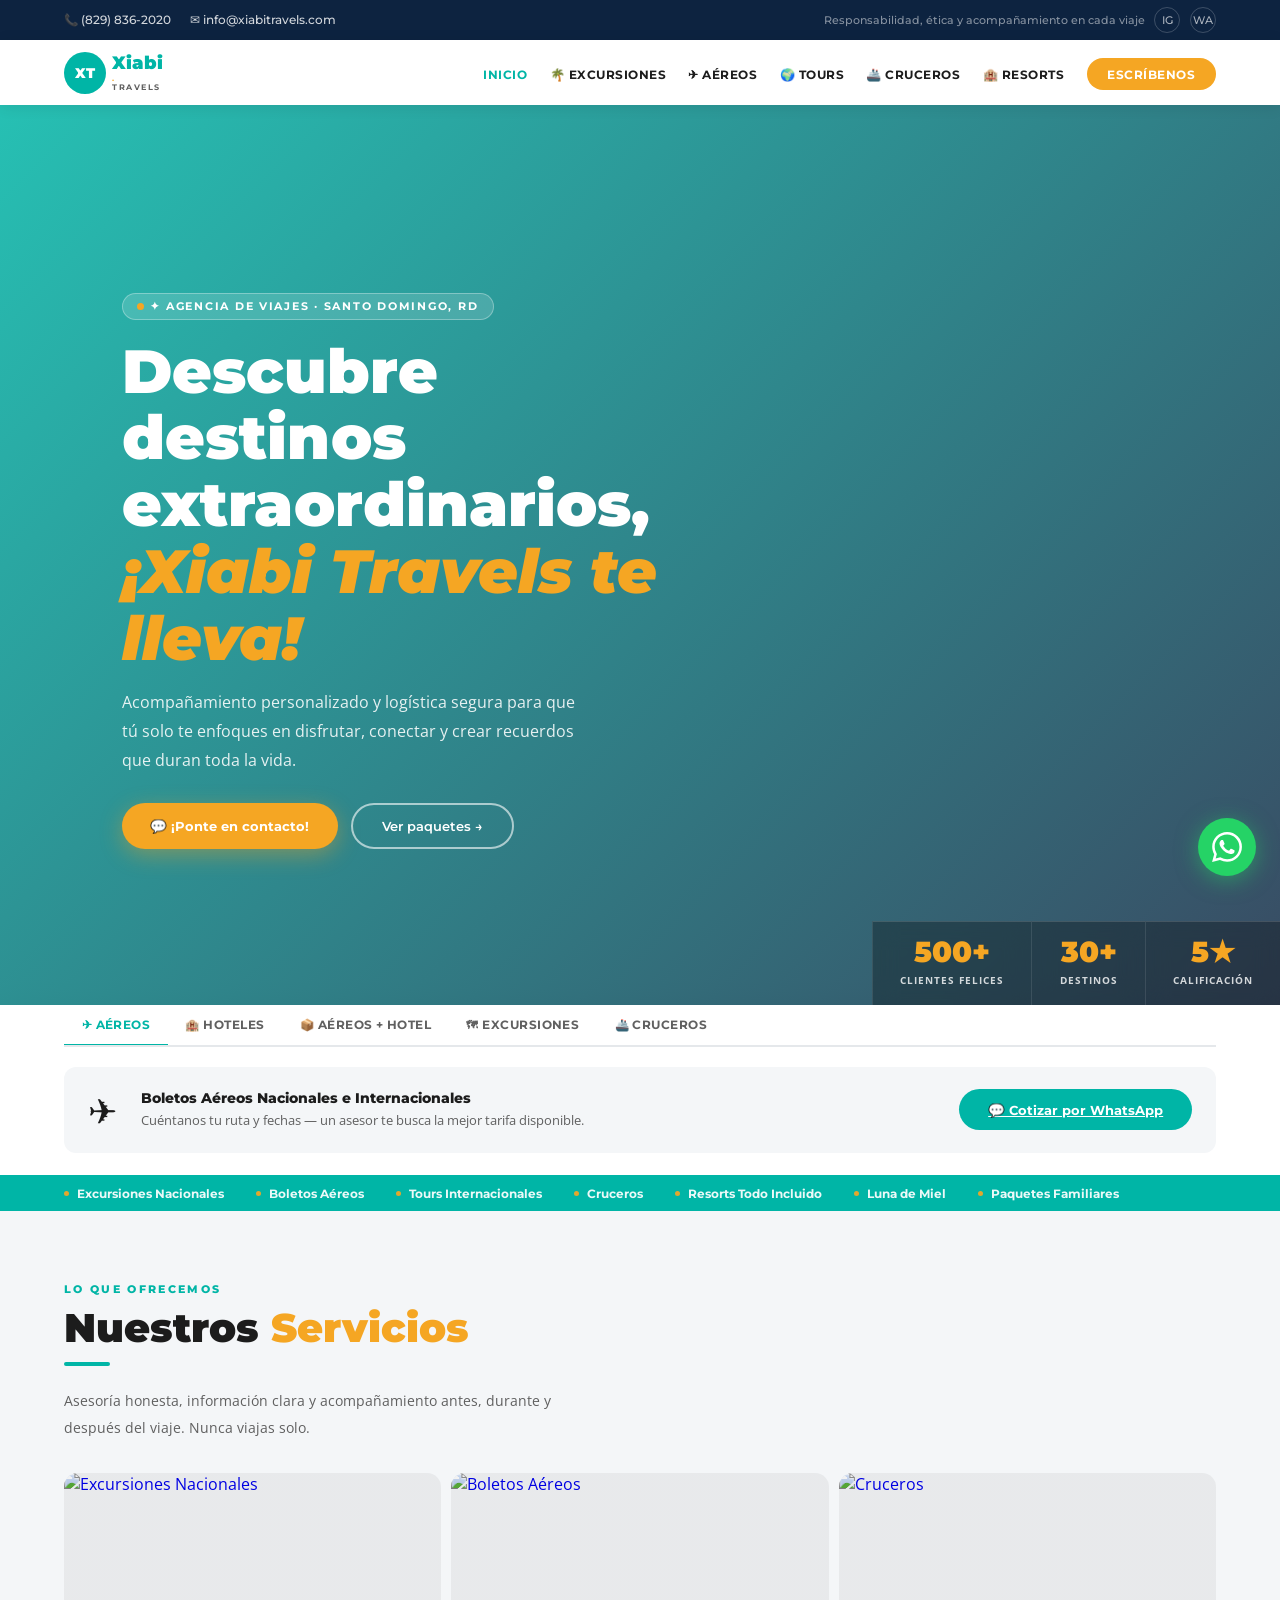
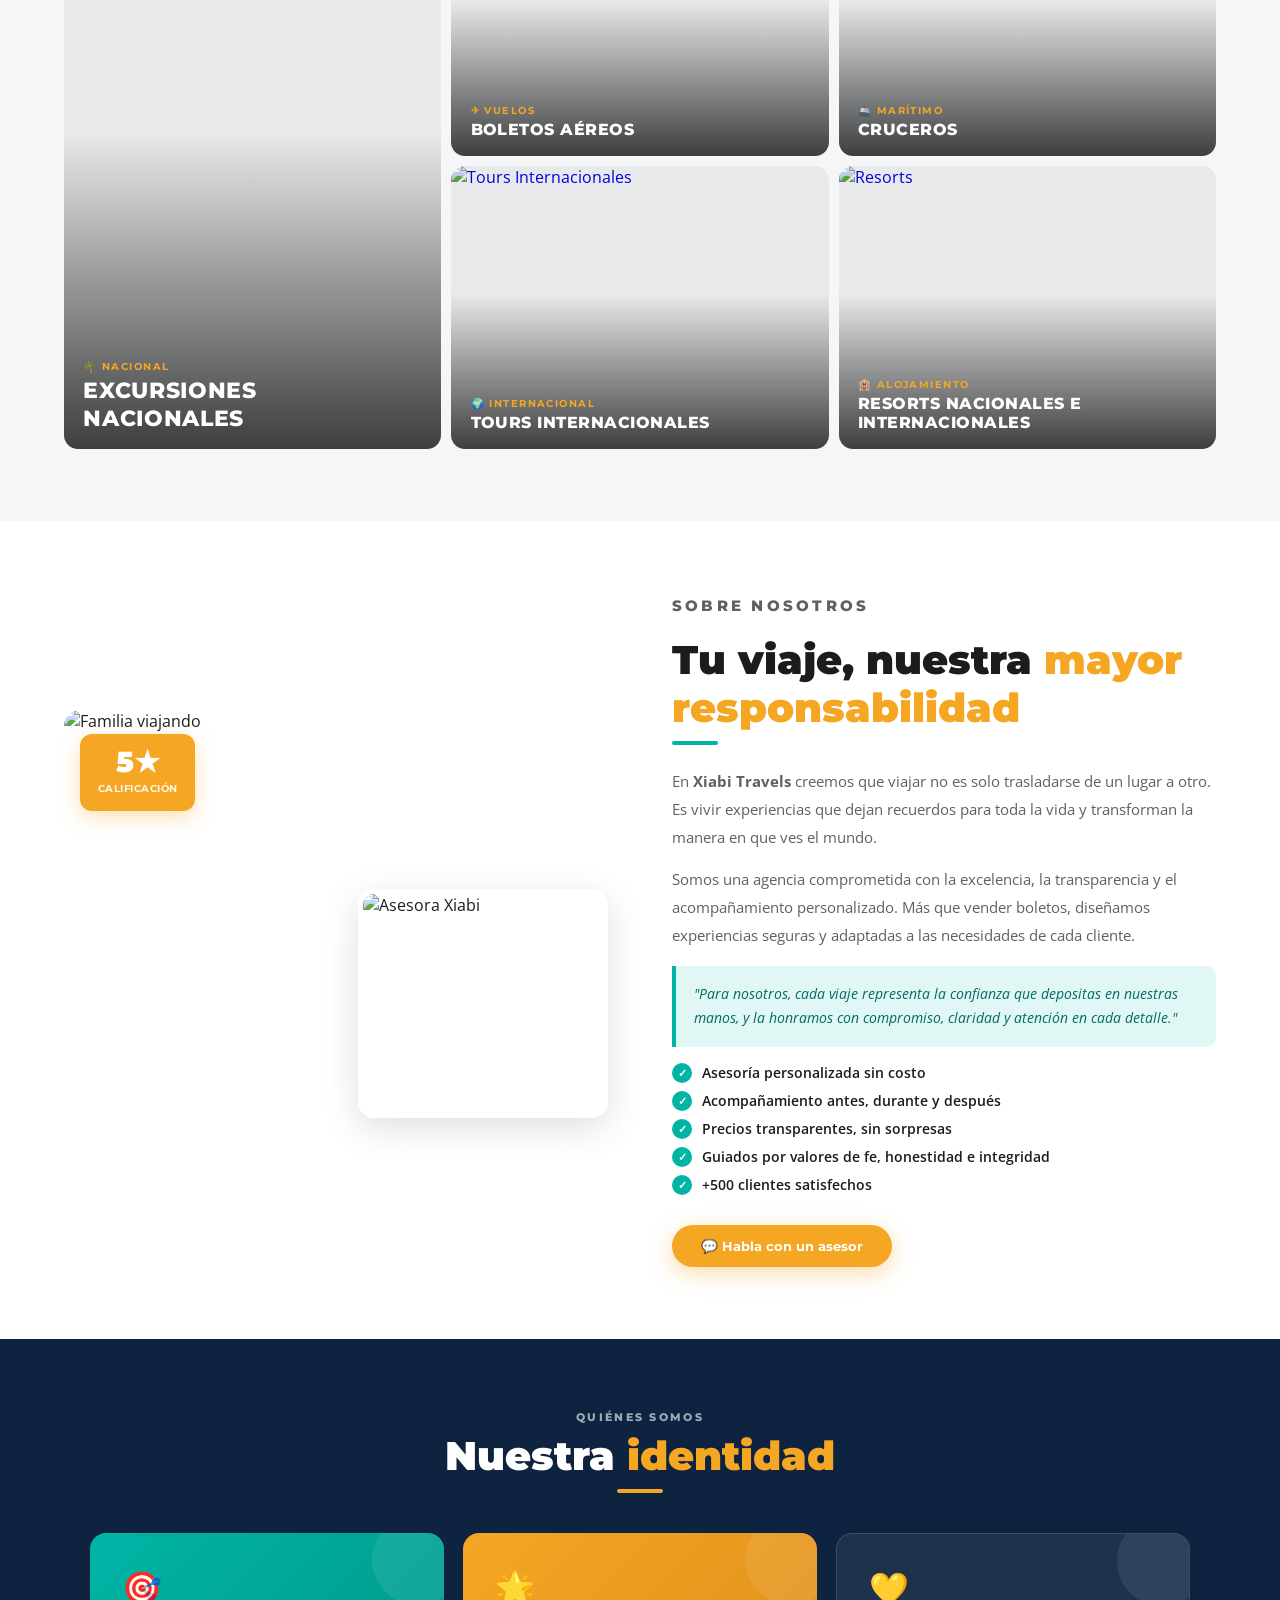
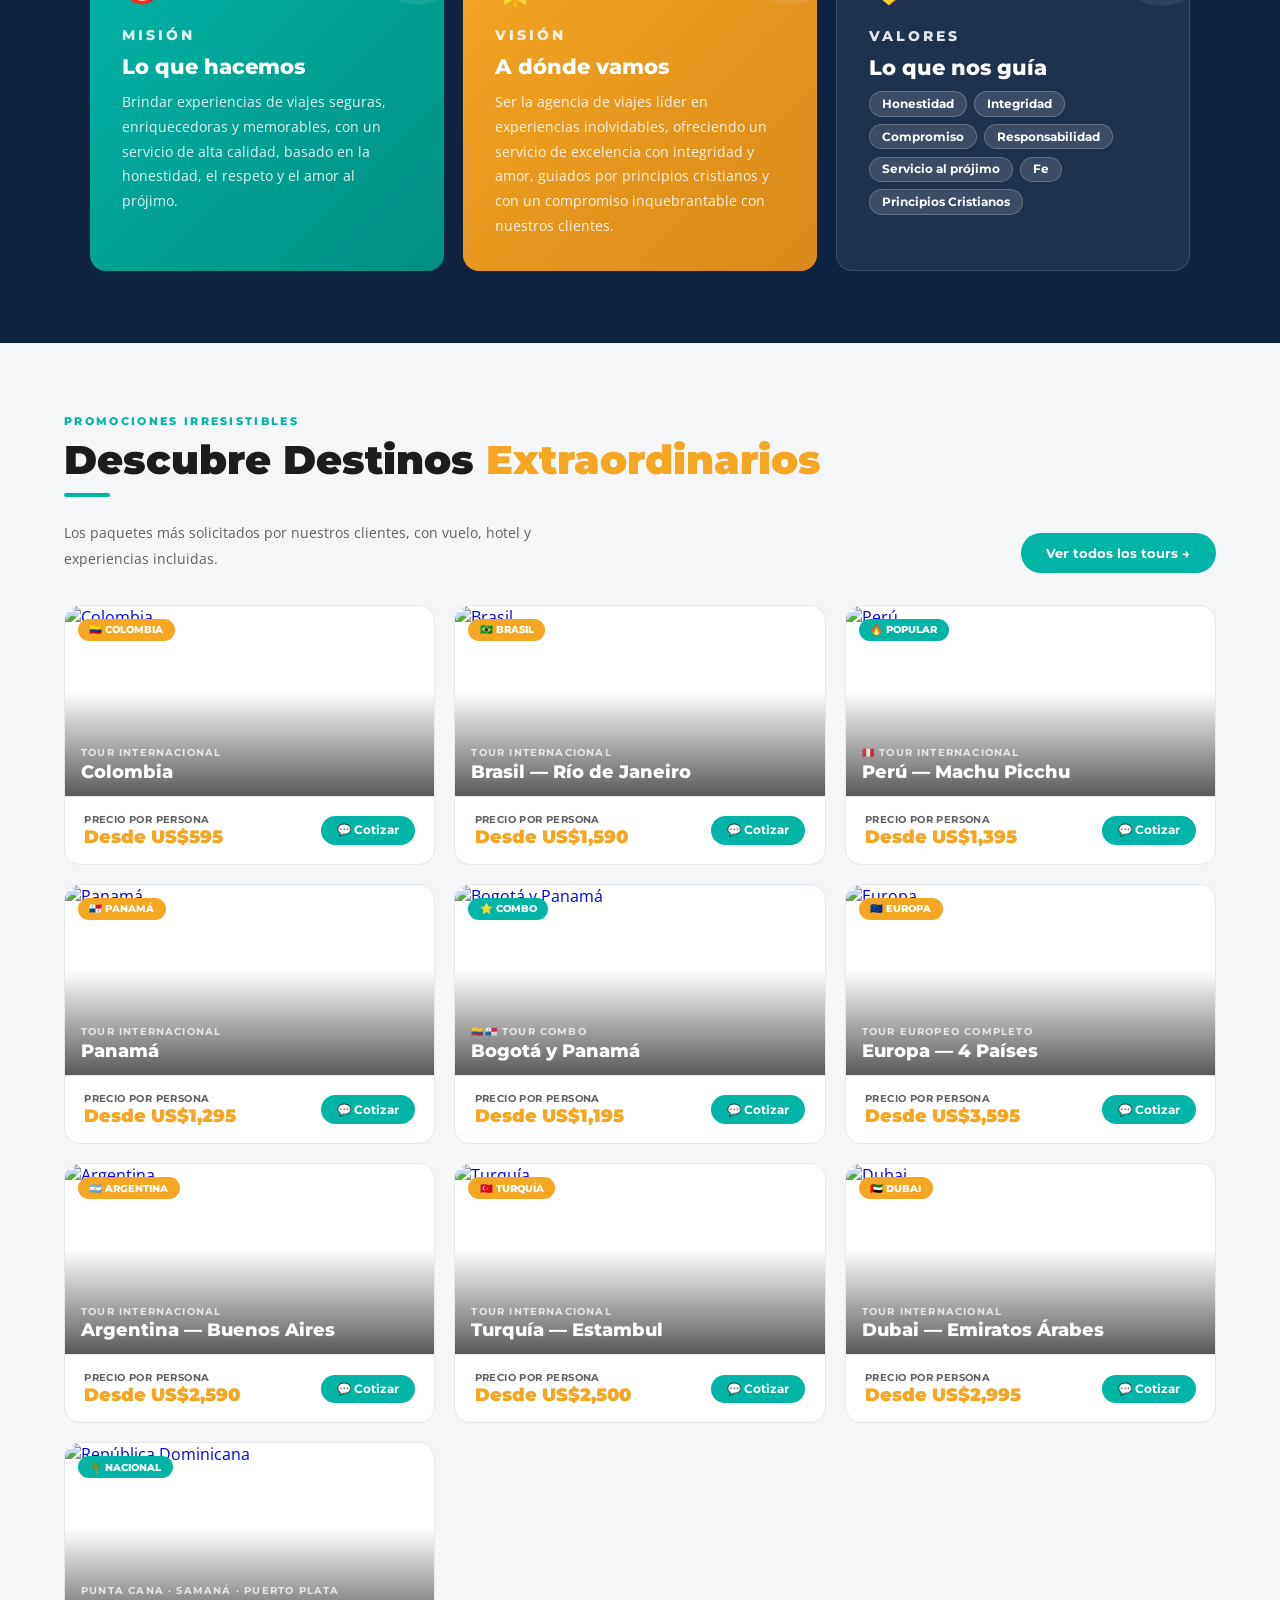
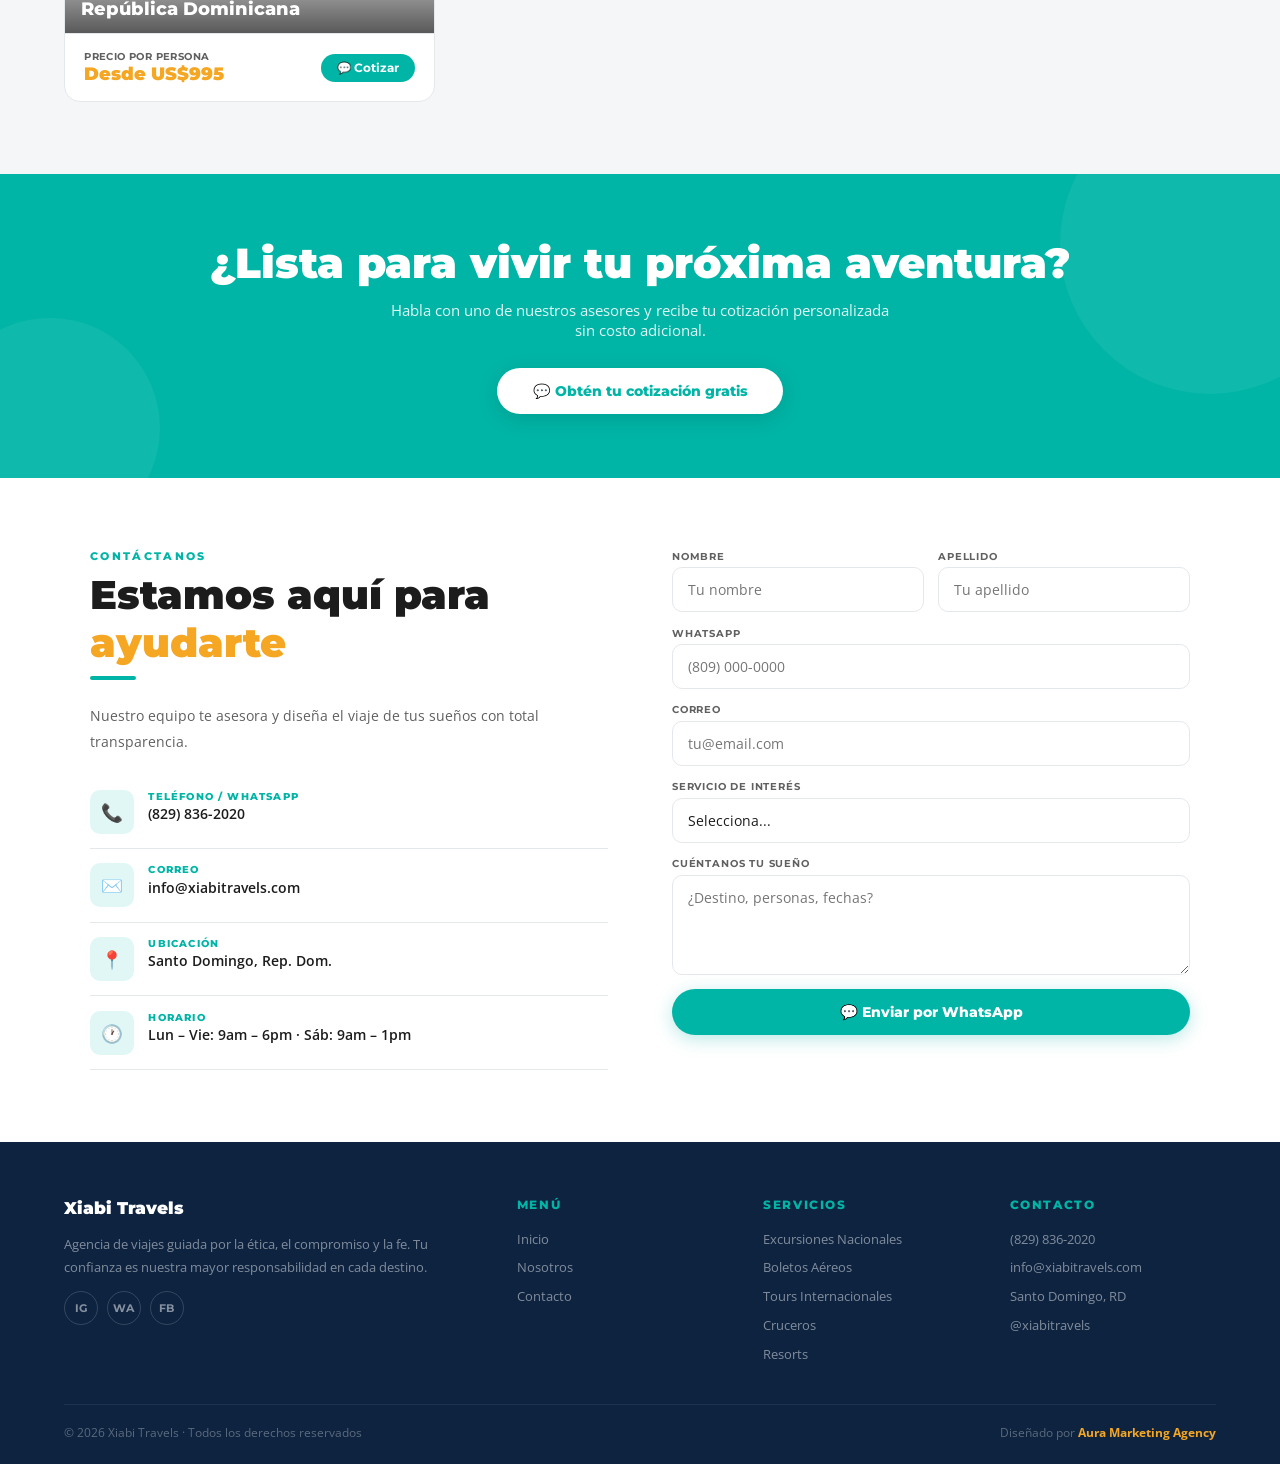
==== commit 89d1434a: "Enhance search functionality and add hotel quoting panel Updated search tabs and added hotel quote p" ====
--- a/index.html
+++ b/index.html
@@ -281,22 +281,115 @@
 
 <!-- SEARCH -->
 <div class="srch">
+  <!-- TABS -->
   <div class="s-tabs">
-    <div class="stab on" onclick="stab(this)">✈ Aéreos</div>
-    <div class="stab" onclick="stab(this)">🏨 Hoteles</div>
-    <div class="stab" onclick="stab(this)">📦 Aéreos + Hotel</div>
-    <div class="stab" onclick="stab(this)">🗺 Excursiones</div>
-    <div class="stab" onclick="stab(this)">🚢 Cruceros</div>
-  </div>
-  <div class="s-flds">
-    <div class="sf"><label>📍 Origen</label><input type="text" placeholder="Santo Domingo"></div>
-    <div class="sf"><label>🌍 Destino</label><input type="text" placeholder="¿A dónde vas?"></div>
-    <div class="sf" style="max-width:155px"><label>📅 Salida</label><input type="date"></div>
-    <div class="sf" style="max-width:155px"><label>📅 Regreso</label><input type="date"></div>
-    <div class="sf" style="max-width:95px"><label>👥 Personas</label><input type="number" min="1" value="1"></div>
-    <button class="btn-srch" onclick="window.open('https://wa.me/8298362020?text=Hola!%20Quiero%20cotizar%20un%20viaje.','_blank')">🔍 Buscar</button>
+    <div class="stab on" onclick="switchTab('aereos',this)">✈ Aéreos</div>
+    <div class="stab" onclick="switchTab('hoteles',this)">🏨 Hoteles</div>
+    <div class="stab" onclick="switchTab('aereos-hotel',this)">📦 Aéreos + Hotel</div>
+    <div class="stab" onclick="switchTab('excursiones',this)">🗺 Excursiones</div>
+    <div class="stab" onclick="switchTab('cruceros',this)">🚢 Cruceros</div>
+  </div>
+
+  <!-- PANEL: Hoteles (único con formulario) -->
+  <div id="tab-hoteles" class="s-panel" style="display:none">
+    <div class="s-flds">
+      <div class="sf"><label>🌍 Destino</label><input type="text" id="h-destino" placeholder="¿A dónde quieres ir?"></div>
+      <div class="sf" style="max-width:155px"><label>📅 Llegada</label><input type="date" id="h-entrada"></div>
+      <div class="sf" style="max-width:155px"><label>📅 Salida</label><input type="date" id="h-salida"></div>
+      <div class="sf" style="max-width:110px"><label>🧑 Adultos</label><input type="number" id="h-adultos" min="1" value="1"></div>
+      <div class="sf" style="max-width:110px"><label>👶 Niños</label><input type="number" id="h-ninos" min="0" value="0"></div>
+      <button class="btn-srch" onclick="cotizarHotel()">🔍 Cotizar</button>
+    </div>
+    <p style="font-size:.72rem;color:var(--gy);margin-top:.7rem;font-family:'Montserrat',sans-serif">
+      * Al hacer clic, un asesor recibirá tu consulta y te confirmará disponibilidad y precios por WhatsApp.
+    </p>
+  </div>
+
+  <!-- PANEL: Aéreos (CTA directo) -->
+  <div id="tab-aereos" class="s-panel">
+    <div class="s-wa-cta">
+      <div class="wa-cta-icon">✈</div>
+      <div>
+        <p class="wa-cta-title">Boletos Aéreos Nacionales e Internacionales</p>
+        <p class="wa-cta-sub">Cuéntanos tu ruta y fechas — un asesor te busca la mejor tarifa disponible.</p>
+      </div>
+      <a href="https://wa.me/8298362020?text=Hola!%20Quiero%20cotizar%20un%20boleto%20aéreo." target="_blank" class="btn-srch">💬 Cotizar por WhatsApp</a>
+    </div>
+  </div>
+
+  <!-- PANEL: Aéreos + Hotel (CTA directo) -->
+  <div id="tab-aereos-hotel" class="s-panel" style="display:none">
+    <div class="s-wa-cta">
+      <div class="wa-cta-icon">📦</div>
+      <div>
+        <p class="wa-cta-title">Paquete Vuelo + Hotel Todo Incluido</p>
+        <p class="wa-cta-sub">Dinos destino, fechas y número de personas — armamos tu paquete completo.</p>
+      </div>
+      <a href="https://wa.me/8298362020?text=Hola!%20Quiero%20cotizar%20un%20paquete%20Aéreo%20+%20Hotel." target="_blank" class="btn-srch">💬 Cotizar por WhatsApp</a>
+    </div>
+  </div>
+
+  <!-- PANEL: Excursiones (CTA directo) -->
+  <div id="tab-excursiones" class="s-panel" style="display:none">
+    <div class="s-wa-cta">
+      <div class="wa-cta-icon">🗺</div>
+      <div>
+        <p class="wa-cta-title">Excursiones Nacionales e Internacionales</p>
+        <p class="wa-cta-sub">Elige tu destino y nosotros diseñamos la excursión perfecta para ti y tu grupo.</p>
+      </div>
+      <a href="excursiones-nacionales.html" class="btn-srch" style="background:var(--o)">Ver excursiones →</a>
+    </div>
+  </div>
+
+  <!-- PANEL: Cruceros (CTA directo) -->
+  <div id="tab-cruceros" class="s-panel" style="display:none">
+    <div class="s-wa-cta">
+      <div class="wa-cta-icon">🚢</div>
+      <div>
+        <p class="wa-cta-title">Cruceros por el Caribe, Europa y el Mundo</p>
+        <p class="wa-cta-sub">Selección de rutas, navieras y cabinas. Un asesor te guía paso a paso.</p>
+      </div>
+      <a href="https://wa.me/8298362020?text=Hola!%20Me%20interesan%20los%20cruceros." target="_blank" class="btn-srch">💬 Cotizar por WhatsApp</a>
+    </div>
   </div>
 </div>
+
+<style>
+.s-panel{padding-top:1.2rem}
+.s-wa-cta{display:flex;align-items:center;gap:1.5rem;background:var(--gl);border-radius:12px;padding:1.2rem 1.5rem;flex-wrap:wrap}
+.wa-cta-icon{font-size:2.2rem;flex-shrink:0}
+.s-wa-cta > div:nth-child(2){flex:1;min-width:180px}
+.wa-cta-title{font-family:'Montserrat',sans-serif;font-size:.9rem;font-weight:800;color:var(--dk);margin-bottom:.25rem}
+.wa-cta-sub{font-size:.8rem;color:var(--gy);line-height:1.5}
+@media(max-width:600px){.s-wa-cta{flex-direction:column;text-align:center}.btn-srch{width:100%;justify-content:center}}
+</style>
+
+<script>
+function switchTab(id, el) {
+  document.querySelectorAll('.s-panel').forEach(p => p.style.display = 'none');
+  document.querySelectorAll('.stab').forEach(t => t.classList.remove('on'));
+  document.getElementById('tab-' + id).style.display = 'block';
+  el.classList.add('on');
+}
+
+function cotizarHotel() {
+  const destino  = document.getElementById('h-destino').value  || 'No especificado';
+  const entrada  = document.getElementById('h-entrada').value  || 'No especificada';
+  const salida   = document.getElementById('h-salida').value   || 'No especificada';
+  const adultos  = document.getElementById('h-adultos').value  || '1';
+  const ninos    = document.getElementById('h-ninos').value    || '0';
+
+  const msg = `Hola! Quiero cotizar un hotel 🏨\n\n` +
+    `📍 Destino: ${destino}\n` +
+    `📅 Llegada: ${entrada}\n` +
+    `📅 Salida: ${salida}\n` +
+    `🧑 Adultos: ${adultos}\n` +
+    `👶 Niños: ${ninos}\n\n` +
+    `Por favor, confirme disponibilidad y precios. ¡Gracias!`;
+
+  window.open('https://wa.me/8298362020?text=' + encodeURIComponent(msg), '_blank');
+}
+</script>
 
 <!-- RIBBON -->
 <div class="ribbon">
@@ -394,6 +487,194 @@
   </div>
 </div>
 
+<!-- DESTINOS DESTACADOS -->
+<section id="destinos" style="background:var(--gl);padding:4.5rem 5%">
+  <div style="max-width:1200px;margin:0 auto">
+    <div style="display:flex;justify-content:space-between;align-items:flex-end;flex-wrap:wrap;gap:1rem;margin-bottom:2rem">
+      <div>
+        <p class="stag">Promociones Irresistibles</p>
+        <h2 class="stitle">Descubre Destinos <span>Extraordinarios</span></h2>
+        <div class="sbar"></div>
+        <p class="ssub">Los paquetes más solicitados por nuestros clientes, con vuelo, hotel y experiencias incluidas.</p>
+      </div>
+      <a href="tours-internacionales.html" style="display:inline-flex;align-items:center;gap:.4rem;background:var(--t);color:#fff;padding:.75rem 1.6rem;border-radius:30px;font-family:'Montserrat',sans-serif;font-size:.82rem;font-weight:700;text-decoration:none;white-space:nowrap;transition:background .2s" onmouseover="this.style.background='var(--td)'" onmouseout="this.style.background='var(--t)'">Ver todos los tours →</a>
+    </div>
+    <div style="display:grid;grid-template-columns:repeat(auto-fill,minmax(280px,1fr));gap:1.2rem">
+
+      <!-- Colombia -->
+      <a href="https://wa.me/8298362020?text=Hola!%20Me%20interesa%20el%20paquete%20de%20Colombia%20desde%20US%24595." target="_blank" style="text-decoration:none;display:block;background:#fff;border-radius:16px;overflow:hidden;border:1px solid var(--bd);transition:all .3s" onmouseover="this.style.transform='translateY(-5px)';this.style.boxShadow='0 18px 48px rgba(0,0,0,.11)'" onmouseout="this.style.transform='translateY(0)';this.style.boxShadow='none'">
+        <div style="position:relative;height:190px;overflow:hidden">
+          <img src="https://images.unsplash.com/photo-1518638150340-f706e86654de?auto=format&fit=crop&w=600&q=80" alt="Colombia" style="width:100%;height:100%;object-fit:cover;transition:transform .5s" onmouseover="this.style.transform='scale(1.06)'" onmouseout="this.style.transform='scale(1)'">
+          <div style="position:absolute;inset:0;background:linear-gradient(to top,rgba(0,0,0,.65) 0%,transparent 55%)"></div>
+          <span style="position:absolute;top:.8rem;left:.8rem;background:var(--o);color:#fff;padding:.28rem .72rem;border-radius:20px;font-family:'Montserrat',sans-serif;font-size:.64rem;font-weight:800;text-transform:uppercase">🇨🇴 Colombia</span>
+          <div style="position:absolute;bottom:.9rem;left:1rem;right:1rem">
+            <p style="font-family:'Montserrat',sans-serif;font-size:.62rem;font-weight:700;letter-spacing:.12em;text-transform:uppercase;color:rgba(255,255,255,.75);margin-bottom:.15rem">Tour Internacional</p>
+            <p style="font-family:'Montserrat',sans-serif;font-size:1.1rem;font-weight:800;color:#fff">Colombia</p>
+          </div>
+        </div>
+        <div style="padding:1rem 1.2rem;display:flex;justify-content:space-between;align-items:center;border-top:1px solid var(--bd)">
+          <div><p style="font-size:.62rem;color:var(--gy);font-family:'Montserrat',sans-serif;font-weight:700;text-transform:uppercase;letter-spacing:.04em">Precio por persona</p><p style="font-family:'Montserrat',sans-serif;font-size:1.15rem;font-weight:900;color:var(--o)">Desde US$595</p></div>
+          <span style="background:var(--t);color:#fff;padding:.45rem 1rem;border-radius:20px;font-family:'Montserrat',sans-serif;font-size:.72rem;font-weight:700;white-space:nowrap">💬 Cotizar</span>
+        </div>
+      </a>
+
+      <!-- Brasil -->
+      <a href="https://wa.me/8298362020?text=Hola!%20Me%20interesa%20el%20paquete%20de%20Brasil%20(Río%20de%20Janeiro)%20desde%20US%241%2C590." target="_blank" style="text-decoration:none;display:block;background:#fff;border-radius:16px;overflow:hidden;border:1px solid var(--bd);transition:all .3s" onmouseover="this.style.transform='translateY(-5px)';this.style.boxShadow='0 18px 48px rgba(0,0,0,.11)'" onmouseout="this.style.transform='translateY(0)';this.style.boxShadow='none'">
+        <div style="position:relative;height:190px;overflow:hidden">
+          <img src="https://images.unsplash.com/photo-1483729558449-99ef09a8c325?auto=format&fit=crop&w=600&q=80" alt="Brasil" style="width:100%;height:100%;object-fit:cover">
+          <div style="position:absolute;inset:0;background:linear-gradient(to top,rgba(0,0,0,.65) 0%,transparent 55%)"></div>
+          <span style="position:absolute;top:.8rem;left:.8rem;background:var(--o);color:#fff;padding:.28rem .72rem;border-radius:20px;font-family:'Montserrat',sans-serif;font-size:.64rem;font-weight:800;text-transform:uppercase">🇧🇷 Brasil</span>
+          <div style="position:absolute;bottom:.9rem;left:1rem;right:1rem">
+            <p style="font-family:'Montserrat',sans-serif;font-size:.62rem;font-weight:700;letter-spacing:.12em;text-transform:uppercase;color:rgba(255,255,255,.75);margin-bottom:.15rem">Tour Internacional</p>
+            <p style="font-family:'Montserrat',sans-serif;font-size:1.1rem;font-weight:800;color:#fff">Brasil — Río de Janeiro</p>
+          </div>
+        </div>
+        <div style="padding:1rem 1.2rem;display:flex;justify-content:space-between;align-items:center;border-top:1px solid var(--bd)">
+          <div><p style="font-size:.62rem;color:var(--gy);font-family:'Montserrat',sans-serif;font-weight:700;text-transform:uppercase;letter-spacing:.04em">Precio por persona</p><p style="font-family:'Montserrat',sans-serif;font-size:1.15rem;font-weight:900;color:var(--o)">Desde US$1,590</p></div>
+          <span style="background:var(--t);color:#fff;padding:.45rem 1rem;border-radius:20px;font-family:'Montserrat',sans-serif;font-size:.72rem;font-weight:700;white-space:nowrap">💬 Cotizar</span>
+        </div>
+      </a>
+
+      <!-- Perú -->
+      <a href="https://wa.me/8298362020?text=Hola!%20Me%20interesa%20el%20paquete%20de%20Perú%20desde%20US%241%2C395." target="_blank" style="text-decoration:none;display:block;background:#fff;border-radius:16px;overflow:hidden;border:1px solid var(--bd);transition:all .3s" onmouseover="this.style.transform='translateY(-5px)';this.style.boxShadow='0 18px 48px rgba(0,0,0,.11)'" onmouseout="this.style.transform='translateY(0)';this.style.boxShadow='none'">
+        <div style="position:relative;height:190px;overflow:hidden">
+          <img src="https://images.unsplash.com/photo-1526392060635-9d6019884377?auto=format&fit=crop&w=600&q=80" alt="Perú" style="width:100%;height:100%;object-fit:cover">
+          <div style="position:absolute;inset:0;background:linear-gradient(to top,rgba(0,0,0,.65) 0%,transparent 55%)"></div>
+          <span style="position:absolute;top:.8rem;left:.8rem;background:var(--t);color:#fff;padding:.28rem .72rem;border-radius:20px;font-family:'Montserrat',sans-serif;font-size:.64rem;font-weight:800;text-transform:uppercase">🔥 Popular</span>
+          <div style="position:absolute;bottom:.9rem;left:1rem;right:1rem">
+            <p style="font-family:'Montserrat',sans-serif;font-size:.62rem;font-weight:700;letter-spacing:.12em;text-transform:uppercase;color:rgba(255,255,255,.75);margin-bottom:.15rem">🇵🇪 Tour Internacional</p>
+            <p style="font-family:'Montserrat',sans-serif;font-size:1.1rem;font-weight:800;color:#fff">Perú — Machu Picchu</p>
+          </div>
+        </div>
+        <div style="padding:1rem 1.2rem;display:flex;justify-content:space-between;align-items:center;border-top:1px solid var(--bd)">
+          <div><p style="font-size:.62rem;color:var(--gy);font-family:'Montserrat',sans-serif;font-weight:700;text-transform:uppercase;letter-spacing:.04em">Precio por persona</p><p style="font-family:'Montserrat',sans-serif;font-size:1.15rem;font-weight:900;color:var(--o)">Desde US$1,395</p></div>
+          <span style="background:var(--t);color:#fff;padding:.45rem 1rem;border-radius:20px;font-family:'Montserrat',sans-serif;font-size:.72rem;font-weight:700;white-space:nowrap">💬 Cotizar</span>
+        </div>
+      </a>
+
+      <!-- Panamá -->
+      <a href="https://wa.me/8298362020?text=Hola!%20Me%20interesa%20el%20paquete%20de%20Panamá%20desde%20US%241%2C295." target="_blank" style="text-decoration:none;display:block;background:#fff;border-radius:16px;overflow:hidden;border:1px solid var(--bd);transition:all .3s" onmouseover="this.style.transform='translateY(-5px)';this.style.boxShadow='0 18px 48px rgba(0,0,0,.11)'" onmouseout="this.style.transform='translateY(0)';this.style.boxShadow='none'">
+        <div style="position:relative;height:190px;overflow:hidden">
+          <img src="https://images.unsplash.com/photo-1547036967-23d11aacaee0?auto=format&fit=crop&w=600&q=80" alt="Panamá" style="width:100%;height:100%;object-fit:cover">
+          <div style="position:absolute;inset:0;background:linear-gradient(to top,rgba(0,0,0,.65) 0%,transparent 55%)"></div>
+          <span style="position:absolute;top:.8rem;left:.8rem;background:var(--o);color:#fff;padding:.28rem .72rem;border-radius:20px;font-family:'Montserrat',sans-serif;font-size:.64rem;font-weight:800;text-transform:uppercase">🇵🇦 Panamá</span>
+          <div style="position:absolute;bottom:.9rem;left:1rem;right:1rem">
+            <p style="font-family:'Montserrat',sans-serif;font-size:.62rem;font-weight:700;letter-spacing:.12em;text-transform:uppercase;color:rgba(255,255,255,.75);margin-bottom:.15rem">Tour Internacional</p>
+            <p style="font-family:'Montserrat',sans-serif;font-size:1.1rem;font-weight:800;color:#fff">Panamá</p>
+          </div>
+        </div>
+        <div style="padding:1rem 1.2rem;display:flex;justify-content:space-between;align-items:center;border-top:1px solid var(--bd)">
+          <div><p style="font-size:.62rem;color:var(--gy);font-family:'Montserrat',sans-serif;font-weight:700;text-transform:uppercase;letter-spacing:.04em">Precio por persona</p><p style="font-family:'Montserrat',sans-serif;font-size:1.15rem;font-weight:900;color:var(--o)">Desde US$1,295</p></div>
+          <span style="background:var(--t);color:#fff;padding:.45rem 1rem;border-radius:20px;font-family:'Montserrat',sans-serif;font-size:.72rem;font-weight:700;white-space:nowrap">💬 Cotizar</span>
+        </div>
+      </a>
+
+      <!-- Bogotá y Panamá -->
+      <a href="https://wa.me/8298362020?text=Hola!%20Me%20interesa%20el%20paquete%20Bogotá%20y%20Panamá%20desde%20US%241%2C195." target="_blank" style="text-decoration:none;display:block;background:#fff;border-radius:16px;overflow:hidden;border:1px solid var(--bd);transition:all .3s" onmouseover="this.style.transform='translateY(-5px)';this.style.boxShadow='0 18px 48px rgba(0,0,0,.11)'" onmouseout="this.style.transform='translateY(0)';this.style.boxShadow='none'">
+        <div style="position:relative;height:190px;overflow:hidden">
+          <img src="https://images.unsplash.com/photo-1609670090960-a644da7af5e6?auto=format&fit=crop&w=600&q=80" alt="Bogotá y Panamá" style="width:100%;height:100%;object-fit:cover">
+          <div style="position:absolute;inset:0;background:linear-gradient(to top,rgba(0,0,0,.65) 0%,transparent 55%)"></div>
+          <span style="position:absolute;top:.8rem;left:.8rem;background:var(--t);color:#fff;padding:.28rem .72rem;border-radius:20px;font-family:'Montserrat',sans-serif;font-size:.64rem;font-weight:800;text-transform:uppercase">⭐ Combo</span>
+          <div style="position:absolute;bottom:.9rem;left:1rem;right:1rem">
+            <p style="font-family:'Montserrat',sans-serif;font-size:.62rem;font-weight:700;letter-spacing:.12em;text-transform:uppercase;color:rgba(255,255,255,.75);margin-bottom:.15rem">🇨🇴🇵🇦 Tour Combo</p>
+            <p style="font-family:'Montserrat',sans-serif;font-size:1.1rem;font-weight:800;color:#fff">Bogotá y Panamá</p>
+          </div>
+        </div>
+        <div style="padding:1rem 1.2rem;display:flex;justify-content:space-between;align-items:center;border-top:1px solid var(--bd)">
+          <div><p style="font-size:.62rem;color:var(--gy);font-family:'Montserrat',sans-serif;font-weight:700;text-transform:uppercase;letter-spacing:.04em">Precio por persona</p><p style="font-family:'Montserrat',sans-serif;font-size:1.15rem;font-weight:900;color:var(--o)">Desde US$1,195</p></div>
+          <span style="background:var(--t);color:#fff;padding:.45rem 1rem;border-radius:20px;font-family:'Montserrat',sans-serif;font-size:.72rem;font-weight:700;white-space:nowrap">💬 Cotizar</span>
+        </div>
+      </a>
+
+      <!-- Europa 4 países -->
+      <a href="https://wa.me/8298362020?text=Hola!%20Me%20interesa%20el%20paquete%20Europa%204%20países%20desde%20US%243%2C595." target="_blank" style="text-decoration:none;display:block;background:#fff;border-radius:16px;overflow:hidden;border:1px solid var(--bd);transition:all .3s" onmouseover="this.style.transform='translateY(-5px)';this.style.boxShadow='0 18px 48px rgba(0,0,0,.11)'" onmouseout="this.style.transform='translateY(0)';this.style.boxShadow='none'">
+        <div style="position:relative;height:190px;overflow:hidden">
+          <img src="https://images.unsplash.com/photo-1499856871958-5b9627545d1a?auto=format&fit=crop&w=600&q=80" alt="Europa" style="width:100%;height:100%;object-fit:cover">
+          <div style="position:absolute;inset:0;background:linear-gradient(to top,rgba(0,0,0,.65) 0%,transparent 55%)"></div>
+          <span style="position:absolute;top:.8rem;left:.8rem;background:var(--o);color:#fff;padding:.28rem .72rem;border-radius:20px;font-family:'Montserrat',sans-serif;font-size:.64rem;font-weight:800;text-transform:uppercase">🇪🇺 Europa</span>
+          <div style="position:absolute;bottom:.9rem;left:1rem;right:1rem">
+            <p style="font-family:'Montserrat',sans-serif;font-size:.62rem;font-weight:700;letter-spacing:.12em;text-transform:uppercase;color:rgba(255,255,255,.75);margin-bottom:.15rem">Tour Europeo Completo</p>
+            <p style="font-family:'Montserrat',sans-serif;font-size:1.1rem;font-weight:800;color:#fff">Europa — 4 Países</p>
+          </div>
+        </div>
+        <div style="padding:1rem 1.2rem;display:flex;justify-content:space-between;align-items:center;border-top:1px solid var(--bd)">
+          <div><p style="font-size:.62rem;color:var(--gy);font-family:'Montserrat',sans-serif;font-weight:700;text-transform:uppercase;letter-spacing:.04em">Precio por persona</p><p style="font-family:'Montserrat',sans-serif;font-size:1.15rem;font-weight:900;color:var(--o)">Desde US$3,595</p></div>
+          <span style="background:var(--t);color:#fff;padding:.45rem 1rem;border-radius:20px;font-family:'Montserrat',sans-serif;font-size:.72rem;font-weight:700;white-space:nowrap">💬 Cotizar</span>
+        </div>
+      </a>
+
+      <!-- Argentina -->
+      <a href="https://wa.me/8298362020?text=Hola!%20Me%20interesa%20el%20paquete%20de%20Argentina%20desde%20US%242%2C590." target="_blank" style="text-decoration:none;display:block;background:#fff;border-radius:16px;overflow:hidden;border:1px solid var(--bd);transition:all .3s" onmouseover="this.style.transform='translateY(-5px)';this.style.boxShadow='0 18px 48px rgba(0,0,0,.11)'" onmouseout="this.style.transform='translateY(0)';this.style.boxShadow='none'">
+        <div style="position:relative;height:190px;overflow:hidden">
+          <img src="https://images.unsplash.com/photo-1589909202802-8f4aadce1849?auto=format&fit=crop&w=600&q=80" alt="Argentina" style="width:100%;height:100%;object-fit:cover">
+          <div style="position:absolute;inset:0;background:linear-gradient(to top,rgba(0,0,0,.65) 0%,transparent 55%)"></div>
+          <span style="position:absolute;top:.8rem;left:.8rem;background:var(--o);color:#fff;padding:.28rem .72rem;border-radius:20px;font-family:'Montserrat',sans-serif;font-size:.64rem;font-weight:800;text-transform:uppercase">🇦🇷 Argentina</span>
+          <div style="position:absolute;bottom:.9rem;left:1rem;right:1rem">
+            <p style="font-family:'Montserrat',sans-serif;font-size:.62rem;font-weight:700;letter-spacing:.12em;text-transform:uppercase;color:rgba(255,255,255,.75);margin-bottom:.15rem">Tour Internacional</p>
+            <p style="font-family:'Montserrat',sans-serif;font-size:1.1rem;font-weight:800;color:#fff">Argentina — Buenos Aires</p>
+          </div>
+        </div>
+        <div style="padding:1rem 1.2rem;display:flex;justify-content:space-between;align-items:center;border-top:1px solid var(--bd)">
+          <div><p style="font-size:.62rem;color:var(--gy);font-family:'Montserrat',sans-serif;font-weight:700;text-transform:uppercase;letter-spacing:.04em">Precio por persona</p><p style="font-family:'Montserrat',sans-serif;font-size:1.15rem;font-weight:900;color:var(--o)">Desde US$2,590</p></div>
+          <span style="background:var(--t);color:#fff;padding:.45rem 1rem;border-radius:20px;font-family:'Montserrat',sans-serif;font-size:.72rem;font-weight:700;white-space:nowrap">💬 Cotizar</span>
+        </div>
+      </a>
+
+      <!-- Turquía -->
+      <a href="https://wa.me/8298362020?text=Hola!%20Me%20interesa%20el%20paquete%20de%20Turquía%20desde%20US%242%2C500." target="_blank" style="text-decoration:none;display:block;background:#fff;border-radius:16px;overflow:hidden;border:1px solid var(--bd);transition:all .3s" onmouseover="this.style.transform='translateY(-5px)';this.style.boxShadow='0 18px 48px rgba(0,0,0,.11)'" onmouseout="this.style.transform='translateY(0)';this.style.boxShadow='none'">
+        <div style="position:relative;height:190px;overflow:hidden">
+          <img src="https://images.unsplash.com/photo-1541432901042-2d8bd64b4a9b?auto=format&fit=crop&w=600&q=80" alt="Turquía" style="width:100%;height:100%;object-fit:cover">
+          <div style="position:absolute;inset:0;background:linear-gradient(to top,rgba(0,0,0,.65) 0%,transparent 55%)"></div>
+          <span style="position:absolute;top:.8rem;left:.8rem;background:var(--o);color:#fff;padding:.28rem .72rem;border-radius:20px;font-family:'Montserrat',sans-serif;font-size:.64rem;font-weight:800;text-transform:uppercase">🇹🇷 Turquía</span>
+          <div style="position:absolute;bottom:.9rem;left:1rem;right:1rem">
+            <p style="font-family:'Montserrat',sans-serif;font-size:.62rem;font-weight:700;letter-spacing:.12em;text-transform:uppercase;color:rgba(255,255,255,.75);margin-bottom:.15rem">Tour Internacional</p>
+            <p style="font-family:'Montserrat',sans-serif;font-size:1.1rem;font-weight:800;color:#fff">Turquía — Estambul</p>
+          </div>
+        </div>
+        <div style="padding:1rem 1.2rem;display:flex;justify-content:space-between;align-items:center;border-top:1px solid var(--bd)">
+          <div><p style="font-size:.62rem;color:var(--gy);font-family:'Montserrat',sans-serif;font-weight:700;text-transform:uppercase;letter-spacing:.04em">Precio por persona</p><p style="font-family:'Montserrat',sans-serif;font-size:1.15rem;font-weight:900;color:var(--o)">Desde US$2,500</p></div>
+          <span style="background:var(--t);color:#fff;padding:.45rem 1rem;border-radius:20px;font-family:'Montserrat',sans-serif;font-size:.72rem;font-weight:700;white-space:nowrap">💬 Cotizar</span>
+        </div>
+      </a>
+
+      <!-- Dubai -->
+      <a href="https://wa.me/8298362020?text=Hola!%20Me%20interesa%20el%20paquete%20de%20Dubai%20desde%20US%242%2C995." target="_blank" style="text-decoration:none;display:block;background:#fff;border-radius:16px;overflow:hidden;border:1px solid var(--bd);transition:all .3s" onmouseover="this.style.transform='translateY(-5px)';this.style.boxShadow='0 18px 48px rgba(0,0,0,.11)'" onmouseout="this.style.transform='translateY(0)';this.style.boxShadow='none'">
+        <div style="position:relative;height:190px;overflow:hidden">
+          <img src="https://images.unsplash.com/photo-1512453979798-5ea266f8880c?auto=format&fit=crop&w=600&q=80" alt="Dubai" style="width:100%;height:100%;object-fit:cover">
+          <div style="position:absolute;inset:0;background:linear-gradient(to top,rgba(0,0,0,.65) 0%,transparent 55%)"></div>
+          <span style="position:absolute;top:.8rem;left:.8rem;background:var(--o);color:#fff;padding:.28rem .72rem;border-radius:20px;font-family:'Montserrat',sans-serif;font-size:.64rem;font-weight:800;text-transform:uppercase">🇦🇪 Dubai</span>
+          <div style="position:absolute;bottom:.9rem;left:1rem;right:1rem">
+            <p style="font-family:'Montserrat',sans-serif;font-size:.62rem;font-weight:700;letter-spacing:.12em;text-transform:uppercase;color:rgba(255,255,255,.75);margin-bottom:.15rem">Tour Internacional</p>
+            <p style="font-family:'Montserrat',sans-serif;font-size:1.1rem;font-weight:800;color:#fff">Dubai — Emiratos Árabes</p>
+          </div>
+        </div>
+        <div style="padding:1rem 1.2rem;display:flex;justify-content:space-between;align-items:center;border-top:1px solid var(--bd)">
+          <div><p style="font-size:.62rem;color:var(--gy);font-family:'Montserrat',sans-serif;font-weight:700;text-transform:uppercase;letter-spacing:.04em">Precio por persona</p><p style="font-family:'Montserrat',sans-serif;font-size:1.15rem;font-weight:900;color:var(--o)">Desde US$2,995</p></div>
+          <span style="background:var(--t);color:#fff;padding:.45rem 1rem;border-radius:20px;font-family:'Montserrat',sans-serif;font-size:.72rem;font-weight:700;white-space:nowrap">💬 Cotizar</span>
+        </div>
+      </a>
+
+      <!-- República Dominicana -->
+      <a href="https://wa.me/8298362020?text=Hola!%20Me%20interesa%20el%20paquete%20República%20Dominicana%20desde%20US%24995." target="_blank" style="text-decoration:none;display:block;background:#fff;border-radius:16px;overflow:hidden;border:1px solid var(--bd);transition:all .3s" onmouseover="this.style.transform='translateY(-5px)';this.style.boxShadow='0 18px 48px rgba(0,0,0,.11)'" onmouseout="this.style.transform='translateY(0)';this.style.boxShadow='none'">
+        <div style="position:relative;height:190px;overflow:hidden">
+          <img src="https://images.unsplash.com/photo-1507525428034-b723cf961d3e?auto=format&fit=crop&w=600&q=80" alt="República Dominicana" style="width:100%;height:100%;object-fit:cover">
+          <div style="position:absolute;inset:0;background:linear-gradient(to top,rgba(0,0,0,.65) 0%,transparent 55%)"></div>
+          <span style="position:absolute;top:.8rem;left:.8rem;background:var(--t);color:#fff;padding:.28rem .72rem;border-radius:20px;font-family:'Montserrat',sans-serif;font-size:.64rem;font-weight:800;text-transform:uppercase">🌴 Nacional</span>
+          <div style="position:absolute;bottom:.9rem;left:1rem;right:1rem">
+            <p style="font-family:'Montserrat',sans-serif;font-size:.62rem;font-weight:700;letter-spacing:.12em;text-transform:uppercase;color:rgba(255,255,255,.75);margin-bottom:.15rem">Punta Cana · Samaná · Puerto Plata</p>
+            <p style="font-family:'Montserrat',sans-serif;font-size:1.1rem;font-weight:800;color:#fff">República Dominicana</p>
+          </div>
+        </div>
+        <div style="padding:1rem 1.2rem;display:flex;justify-content:space-between;align-items:center;border-top:1px solid var(--bd)">
+          <div><p style="font-size:.62rem;color:var(--gy);font-family:'Montserrat',sans-serif;font-weight:700;text-transform:uppercase;letter-spacing:.04em">Precio por persona</p><p style="font-family:'Montserrat',sans-serif;font-size:1.15rem;font-weight:900;color:var(--o)">Desde US$995</p></div>
+          <span style="background:var(--t);color:#fff;padding:.45rem 1rem;border-radius:20px;font-family:'Montserrat',sans-serif;font-size:.72rem;font-weight:700;white-space:nowrap">💬 Cotizar</span>
+        </div>
+      </a>
+
+    </div>
+  </div>
+</section>
+
 <!-- CTA -->
 <div class="cta">
   <h2>¿Lista para vivir tu próxima aventura?</h2>
@@ -452,7 +733,6 @@
 <script>
 function toggleMenu(){const b=document.getElementById('hbtn'),m=document.getElementById('mobMenu');b.classList.toggle('open');m.classList.toggle('open');document.body.style.overflow=m.classList.contains('open')?'hidden':'';}
 function closeMenu(){document.getElementById('hbtn').classList.remove('open');document.getElementById('mobMenu').classList.remove('open');document.body.style.overflow='';}
-function stab(el){document.querySelectorAll('.stab').forEach(t=>t.classList.remove('on'));el.classList.add('on');}
 </script>
 </body>
 </html>
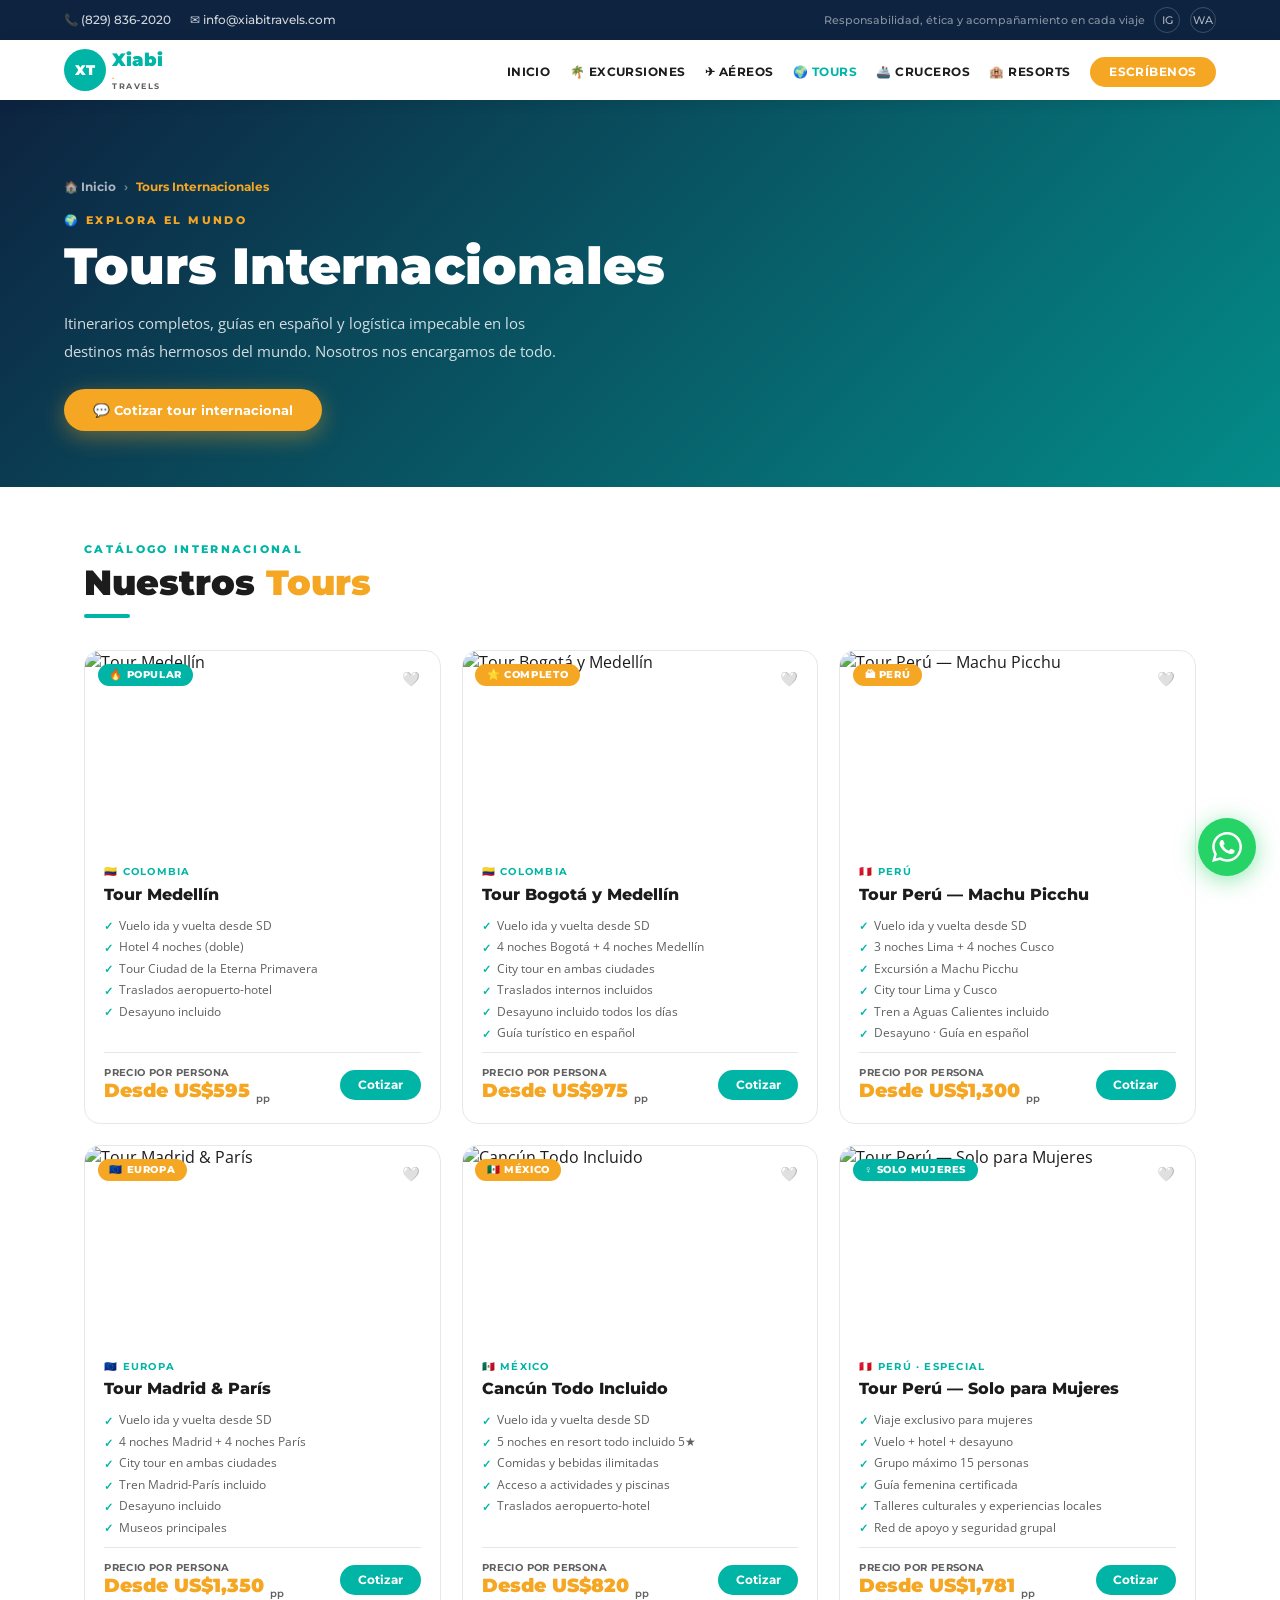
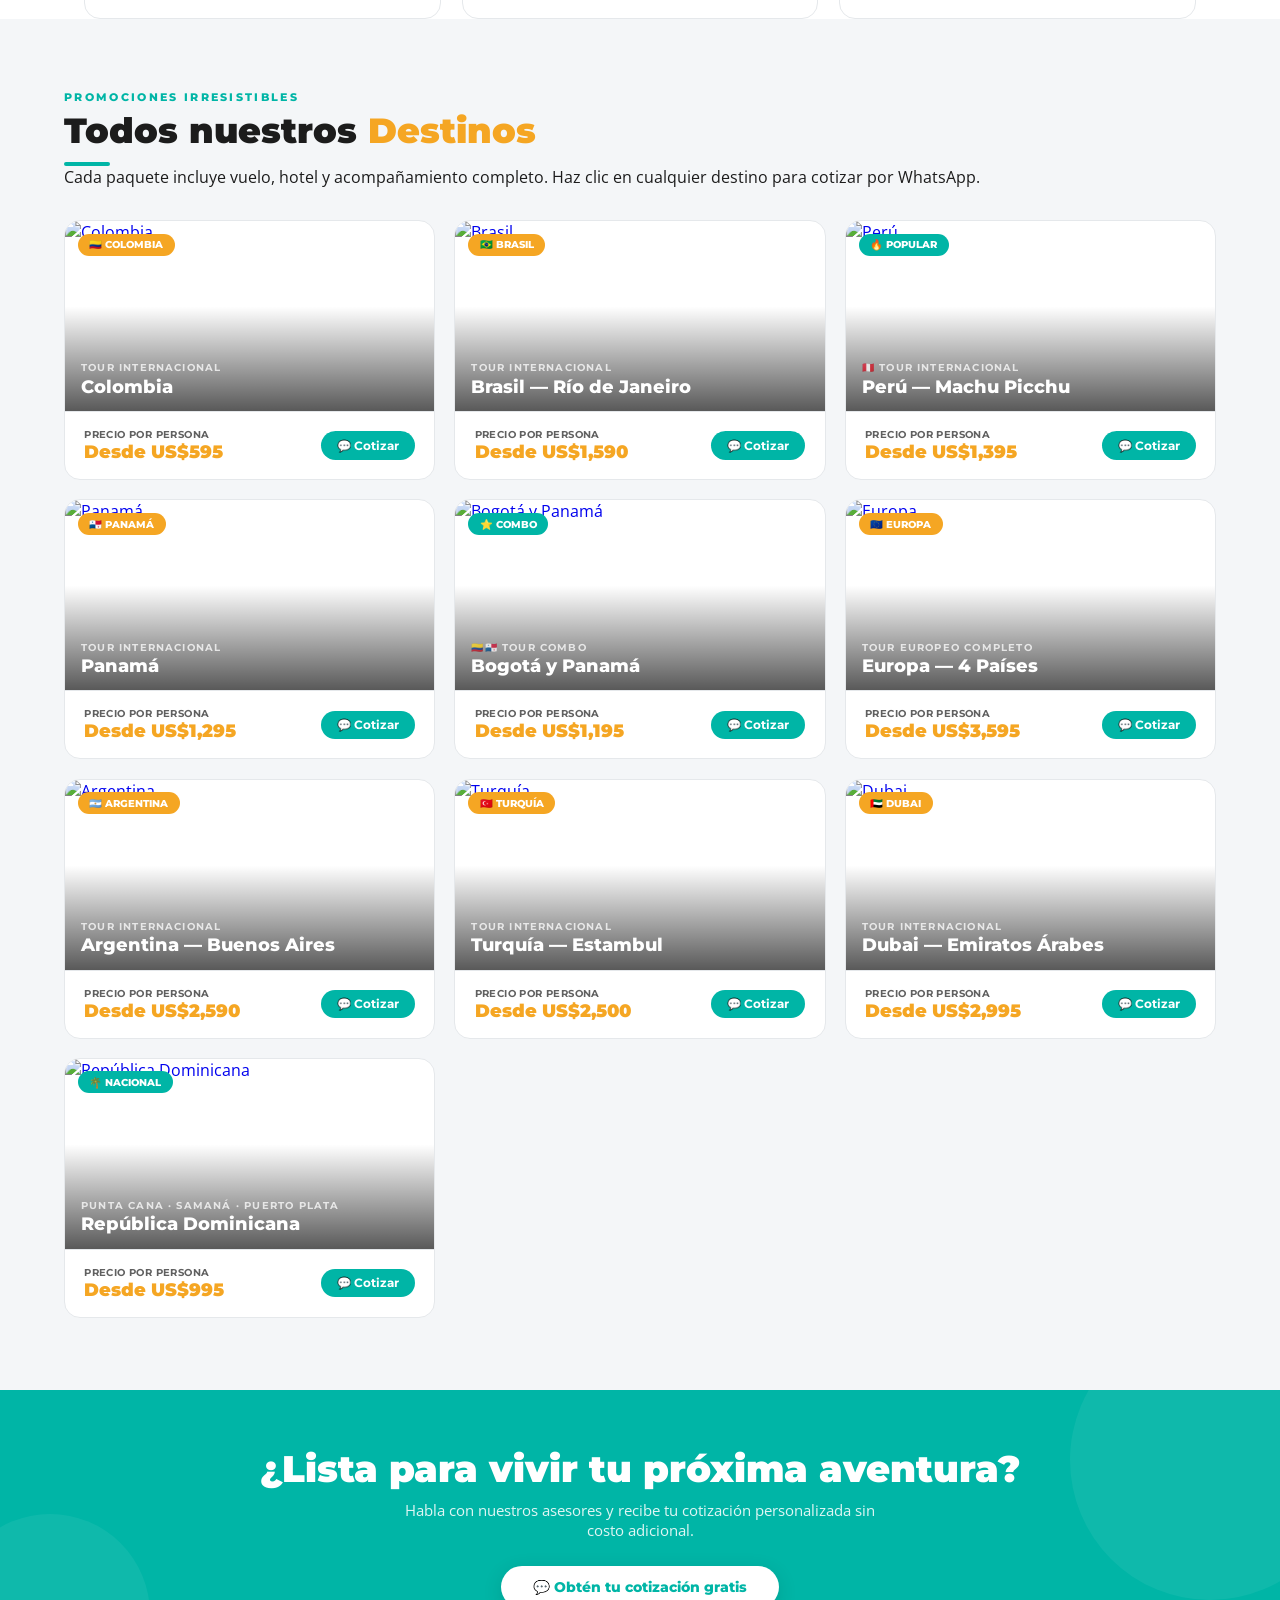
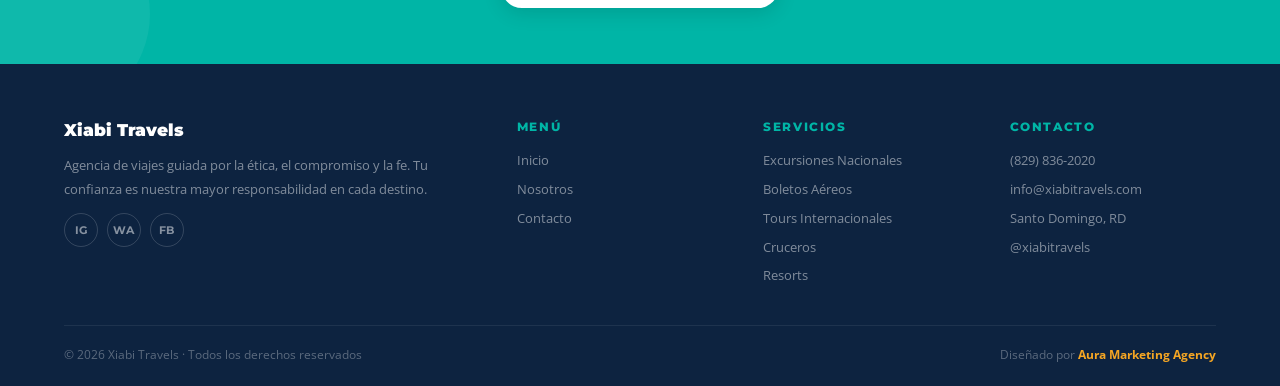
==== commit 6397c4e1: "Update print statement from 'Hello' to 'Goodbye'" ====
--- a/index.html
+++ b/index.html
@@ -3,15 +3,13 @@
 <head>
 <meta charset="UTF-8">
 <meta name="viewport" content="width=device-width, initial-scale=1.0, maximum-scale=1.0">
-<title>Xiabi Travels | Experiencias con Propósito</title>
+<title>Tours Internacionales | Xiabi Travels</title>
 <link href="https://fonts.googleapis.com/css2?family=Montserrat:wght@400;500;600;700;800;900&family=Open+Sans:ital,wght@0,300;0,400;0,600;1,400&display=swap" rel="stylesheet">
 <style>
 *{margin:0;padding:0;box-sizing:border-box}
 :root{--t:#00B5A6;--td:#008F82;--tl:#E0F7F5;--o:#F5A623;--od:#D9891A;--nv:#0D2340;--dk:#1C1C1C;--gy:#606060;--gl:#F4F6F8;--bd:#E5E8EB}
 html{scroll-behavior:smooth}
 body{font-family:'Open Sans',sans-serif;color:var(--dk);overflow-x:hidden}
-
-/* TOPBAR */
 .topbar{background:var(--nv);color:#fff;padding:.45rem 5%;display:flex;justify-content:space-between;align-items:center;font-family:'Montserrat',sans-serif;font-size:.72rem;font-weight:500;gap:.5rem;flex-wrap:wrap}
 .tb-l{display:flex;gap:1.2rem;flex-wrap:wrap}
 .tb-l a{color:rgba(255,255,255,.82);text-decoration:none;display:flex;align-items:center;gap:.3rem;transition:color .2s}
@@ -21,165 +19,95 @@
 @media(min-width:768px){.tb-sl{display:block}}
 .tb-sc{width:26px;height:26px;border:1px solid rgba(255,255,255,.2);border-radius:50%;display:flex;align-items:center;justify-content:center;color:rgba(255,255,255,.65);text-decoration:none;font-size:.68rem;transition:all .2s}
 .tb-sc:hover{background:var(--t);border-color:var(--t);color:#fff}
-
-/* NAVBAR */
-nav{background:#fff;padding:.7rem 5%;display:flex;justify-content:space-between;align-items:center;position:sticky;top:0;z-index:300;box-shadow:0 2px 14px rgba(0,0,0,.09)}
+nav{background:#fff;padding:.55rem 5%;display:flex;justify-content:space-between;align-items:center;position:sticky;top:0;z-index:300;box-shadow:0 2px 14px rgba(0,0,0,.09)}
 .n-logo{text-decoration:none;display:flex;align-items:center}
-.n-logo img{height:46px;width:auto;object-fit:contain}
-.n-logo-fb{display:none;align-items:center;gap:.4rem}
-.n-logo-fb .ic{width:42px;height:42px;background:var(--t);border-radius:50%;display:flex;align-items:center;justify-content:center;font-family:'Montserrat',sans-serif;font-weight:900;color:#fff;font-size:.85rem}
-.n-logo-fb .tx{line-height:1.1}
-.n-logo-fb .tx b{font-family:'Montserrat',sans-serif;font-size:1.15rem;font-weight:900;color:var(--t)}
-.n-logo-fb .tx span{display:block;font-family:'Montserrat',sans-serif;font-size:.52rem;font-weight:700;letter-spacing:.18em;color:var(--gy);text-transform:uppercase}
-.n-links{display:flex;gap:1.4rem;list-style:none;align-items:center}
-.n-links a{color:var(--dk);text-decoration:none;font-family:'Montserrat',sans-serif;font-size:.76rem;font-weight:700;letter-spacing:.04em;text-transform:uppercase;transition:color .2s;white-space:nowrap}
-.n-links a:hover,.n-links a.cur{color:var(--t)}
-.n-cta{background:var(--o)!important;color:#fff!important;padding:.55rem 1.3rem;border-radius:25px;transition:background .2s,transform .2s!important}
-.n-cta:hover{background:var(--od)!important;transform:translateY(-1px)}
-.hamburger{display:none;flex-direction:column;gap:5px;cursor:pointer;padding:.3rem;background:none;border:none;z-index:400}
-.hamburger span{display:block;width:24px;height:2px;background:var(--dk);border-radius:2px;transition:all .3s}
-.hamburger.open span:nth-child(1){transform:translateY(7px) rotate(45deg)}
-.hamburger.open span:nth-child(2){opacity:0}
-.hamburger.open span:nth-child(3){transform:translateY(-7px) rotate(-45deg)}
-.mob-menu{display:none;position:fixed;inset:0;background:#fff;z-index:250;flex-direction:column;padding:5.5rem 2rem 2rem;gap:0;overflow-y:auto}
-.mob-menu.open{display:flex}
-.mob-menu a{font-family:'Montserrat',sans-serif;font-size:1.05rem;font-weight:700;color:var(--dk);text-decoration:none;padding:.9rem 0;border-bottom:1px solid var(--bd);text-transform:uppercase;letter-spacing:.05em;display:flex;align-items:center;gap:.5rem;transition:color .2s}
-.mob-menu a:hover{color:var(--t)}
-.mob-menu .mc{background:var(--o);color:#fff!important;border-radius:12px;border:none!important;padding:.9rem;justify-content:center;margin-top:1rem}
-.mob-menu .mc:hover{background:var(--od)!important}
-.mob-contact{margin-top:.8rem;display:flex;flex-direction:column}
-.mob-contact a{font-size:.88rem;color:var(--gy)!important;text-transform:none!important;letter-spacing:0!important;border:none!important;padding:.4rem 0!important;font-weight:600!important}
-@media(max-width:900px){.n-links{display:none}.hamburger{display:flex}}
-
-/* HERO */
-.hero{position:relative;min-height:100svh;display:flex;align-items:center;overflow:hidden}
-.h-bg{position:absolute;inset:0;background:url('https://images.unsplash.com/photo-1507525428034-b723cf961d3e?auto=format&fit=crop&w=1920&q=80') center/cover;z-index:0}
-.h-ov{position:absolute;inset:0;background:linear-gradient(135deg,rgba(0,181,166,.85) 0%,rgba(13,35,64,.82) 100%);z-index:1}
-.h-cnt{position:relative;z-index:2;padding:6rem 5% 4rem;max-width:680px}
-.h-badge{display:inline-flex;align-items:center;gap:.4rem;background:rgba(255,255,255,.15);border:1px solid rgba(255,255,255,.3);padding:.35rem .9rem;border-radius:25px;font-family:'Montserrat',sans-serif;font-size:.68rem;font-weight:700;letter-spacing:.16em;text-transform:uppercase;color:#fff;margin-bottom:1.1rem}
-.h-badge::before{content:'';width:7px;height:7px;background:var(--o);border-radius:50%;animation:blink 2s infinite}
-@keyframes blink{0%,100%{opacity:1}50%{opacity:.3}}
-.h-cnt h1{font-family:'Montserrat',sans-serif;font-size:clamp(2rem,5.5vw,3.8rem);font-weight:900;color:#fff;line-height:1.1;margin-bottom:1rem}
-.h-cnt h1 em{color:var(--o);font-style:italic;display:block}
-.h-sub{color:rgba(255,255,255,.88);font-size:clamp(.88rem,2vw,1rem);line-height:1.8;max-width:460px;margin-bottom:1.8rem}
-.h-btns{display:flex;gap:.8rem;flex-wrap:wrap}
+.n-logo img{height:72px;width:auto;object-fit:contain}
+.n-fb{display:none;align-items:center;gap:.4rem}
+.n-fb .ic{width:42px;height:42px;background:var(--t);border-radius:50%;display:flex;align-items:center;justify-content:center;font-family:'Montserrat',sans-serif;font-weight:900;color:#fff;font-size:.85rem}
+.n-fb .tx b{font-family:'Montserrat',sans-serif;font-size:1.1rem;font-weight:900;color:var(--t)}
+.n-fb .tx span{display:block;font-family:'Montserrat',sans-serif;font-size:.52rem;font-weight:700;letter-spacing:.18em;color:var(--gy);text-transform:uppercase}
+.n-lks{display:flex;gap:1.2rem;list-style:none;align-items:center}
+.n-lks a{color:var(--dk);text-decoration:none;font-family:'Montserrat',sans-serif;font-size:.74rem;font-weight:700;letter-spacing:.04em;text-transform:uppercase;transition:color .2s;white-space:nowrap}
+.n-lks a:hover,.n-lks a.cur{color:var(--t)}
+.ncta{background:var(--o)!important;color:#fff!important;padding:.52rem 1.2rem;border-radius:25px;transition:background .2s!important}
+.ncta:hover{background:var(--od)!important}
+.hbg{display:none;flex-direction:column;gap:5px;cursor:pointer;padding:.3rem;background:none;border:none;z-index:400}
+.hbg span{display:block;width:24px;height:2px;background:var(--dk);border-radius:2px;transition:all .3s}
+.hbg.open span:nth-child(1){transform:translateY(7px) rotate(45deg)}
+.hbg.open span:nth-child(2){opacity:0}
+.hbg.open span:nth-child(3){transform:translateY(-7px) rotate(-45deg)}
+.mm{display:none;position:fixed;inset:0;background:#fff;z-index:250;flex-direction:column;padding:5.5rem 2rem 2rem;gap:0;overflow-y:auto}
+.mm.open{display:flex}
+.mm a{font-family:'Montserrat',sans-serif;font-size:1rem;font-weight:700;color:var(--dk);text-decoration:none;padding:.85rem 0;border-bottom:1px solid var(--bd);text-transform:uppercase;letter-spacing:.05em;display:flex;align-items:center;gap:.5rem}
+.mm a:hover{color:var(--t)}
+.mm .mmc{background:var(--o);color:#fff!important;border-radius:12px;border:none!important;padding:.9rem;justify-content:center;margin-top:1rem}
+.mmc:hover{background:var(--od)!important}
+.mct{margin-top:.8rem;display:flex;flex-direction:column}
+.mct a{font-size:.85rem;color:var(--gy)!important;text-transform:none!important;letter-spacing:0!important;border:none!important;padding:.4rem 0!important;font-weight:600!important}
+@media(max-width:900px){.n-lks{display:none}.hbg{display:flex}}
+
+/* PAGE HERO BANNER */
+.phero{background:var(--nv);padding:5rem 5% 3.5rem;position:relative;overflow:hidden}
+.phero-bg{position:absolute;inset:0;background-size:cover;background-position:center;z-index:0}
+.phero-ov{position:absolute;inset:0;z-index:1}
+.phero-cnt{position:relative;z-index:2;max-width:700px}
+.phero-bc{display:flex;align-items:center;gap:.5rem;font-family:'Montserrat',sans-serif;font-size:.72rem;font-weight:700;margin-bottom:1.2rem;flex-wrap:wrap}
+.phero-bc a{color:rgba(255,255,255,.65);text-decoration:none;transition:color .2s}
+.phero-bc a:hover{color:#fff}
+.phero-bc span{color:rgba(255,255,255,.4)}
+.phero-bc .cur{color:var(--o)}
+.phero-tag{font-family:'Montserrat',sans-serif;font-size:.68rem;font-weight:800;letter-spacing:.22em;text-transform:uppercase;color:var(--o);margin-bottom:.6rem}
+.phero h1{font-family:'Montserrat',sans-serif;font-size:clamp(1.9rem,5vw,3.2rem);font-weight:900;color:#fff;line-height:1.15;margin-bottom:.9rem}
+.phero-sub{color:rgba(255,255,255,.82);font-size:.96rem;line-height:1.8;max-width:520px;margin-bottom:1.5rem}
 .btn-o{display:inline-flex;align-items:center;gap:.4rem;background:var(--o);color:#fff;padding:.8rem 1.8rem;border-radius:30px;font-family:'Montserrat',sans-serif;font-size:.84rem;font-weight:700;text-decoration:none;box-shadow:0 6px 22px rgba(245,166,35,.4);transition:all .25s}
 .btn-o:hover{background:var(--od);transform:translateY(-2px)}
-.btn-w{display:inline-flex;align-items:center;gap:.4rem;border:2px solid rgba(255,255,255,.6);color:#fff;padding:.8rem 1.8rem;border-radius:30px;font-family:'Montserrat',sans-serif;font-size:.84rem;font-weight:600;text-decoration:none;transition:all .25s}
-.btn-w:hover{background:rgba(255,255,255,.14)}
-.h-stats{position:absolute;bottom:0;right:0;z-index:2;display:flex}
-.hs{background:rgba(0,0,0,.3);backdrop-filter:blur(12px);border-top:1px solid rgba(255,255,255,.14);border-left:1px solid rgba(255,255,255,.1);padding:1rem 1.7rem;text-align:center;color:#fff}
-.hs strong{font-family:'Montserrat',sans-serif;font-size:1.8rem;font-weight:900;color:var(--o);display:block;line-height:1}
-.hs span{font-size:.62rem;font-weight:700;letter-spacing:.1em;text-transform:uppercase;opacity:.8}
-@media(max-width:580px){.h-stats{display:none}}
-
-/* SEARCH */
-.srch{background:#fff;box-shadow:0 6px 30px rgba(0,0,0,.1);padding:0 5% 1.4rem}
-.s-tabs{display:flex;overflow-x:auto;border-bottom:2px solid var(--bd);-webkit-overflow-scrolling:touch;scrollbar-width:none}
-.s-tabs::-webkit-scrollbar{display:none}
-.stab{padding:.8rem 1.1rem;font-family:'Montserrat',sans-serif;font-size:.72rem;font-weight:700;color:var(--gy);cursor:pointer;border-bottom:3px solid transparent;margin-bottom:-2px;white-space:nowrap;transition:all .25s;display:flex;align-items:center;gap:.35rem;text-transform:uppercase;letter-spacing:.04em;flex-shrink:0}
-.stab.on{color:var(--t);border-bottom-color:var(--t)}
-.s-flds{display:flex;gap:.8rem;align-items:flex-end;flex-wrap:wrap;padding-top:1.2rem}
-.sf{display:flex;flex-direction:column;gap:.3rem;flex:1;min-width:130px}
-.sf label{font-family:'Montserrat',sans-serif;font-size:.62rem;font-weight:800;letter-spacing:.1em;text-transform:uppercase;color:var(--gy)}
-.sf input,.sf select{padding:.68rem .9rem;border:1.5px solid var(--bd);border-radius:8px;font-family:'Open Sans',sans-serif;font-size:.86rem;color:var(--dk);outline:none;transition:border-color .2s;background:#fff;width:100%;appearance:none}
-.sf input:focus,.sf select:focus{border-color:var(--t)}
-.btn-srch{background:var(--t);color:#fff;border:none;padding:.78rem 1.8rem;border-radius:30px;font-family:'Montserrat',sans-serif;font-size:.84rem;font-weight:700;cursor:pointer;transition:all .25s;white-space:nowrap;display:flex;align-items:center;gap:.4rem;flex-shrink:0}
-.btn-srch:hover{background:var(--td);transform:translateY(-1px)}
-@media(max-width:600px){.s-flds{flex-direction:column}.sf{min-width:100%}.btn-srch{width:100%;justify-content:center}}
-
-/* RIBBON */
-.ribbon{background:var(--t);color:#fff;padding:.65rem 5%;display:flex;gap:2rem;overflow:hidden;white-space:nowrap;font-family:'Montserrat',sans-serif;font-size:.76rem;font-weight:700}
-.ri{display:flex;align-items:center;gap:.5rem;flex-shrink:0;opacity:.92}
-.rd{width:5px;height:5px;background:var(--o);border-radius:50%}
-
-/* SECTION */
-section{padding:4.5rem 5%}
-.stag{font-family:'Montserrat',sans-serif;font-size:.66rem;font-weight:800;letter-spacing:.22em;text-transform:uppercase;color:var(--t);margin-bottom:.5rem}
-.stitle{font-family:'Montserrat',sans-serif;font-size:clamp(1.6rem,3.5vw,2.5rem);font-weight:900;line-height:1.2;margin-bottom:.6rem}
+
+/* CATALOG */
+.catalog{padding:4rem 5%;max-width:1240px;margin:0 auto}
+.cat-hd{display:flex;justify-content:space-between;align-items:flex-end;flex-wrap:wrap;gap:1rem;margin-bottom:1.5rem}
+.stag{font-family:'Montserrat',sans-serif;font-size:.66rem;font-weight:800;letter-spacing:.22em;text-transform:uppercase;color:var(--t);margin-bottom:.4rem}
+.stitle{font-family:'Montserrat',sans-serif;font-size:clamp(1.5rem,3vw,2.2rem);font-weight:900;line-height:1.2}
 .stitle span{color:var(--o)}
-.sbar{width:46px;height:4px;background:var(--t);border-radius:2px;margin-bottom:1.4rem}
-.ssub{color:var(--gy);line-height:1.85;font-size:.9rem;max-width:540px}
-.ctr{text-align:center}.ctr .sbar,.ctr .ssub{margin-left:auto;margin-right:auto}
-
-/* SERVICES MOSAIC */
-.svc-bg{background:var(--gl)}
-.svc-hd{max-width:1200px;margin:0 auto 2rem}
-.mosaic{display:grid;grid-template-columns:1fr 1fr 1fr;gap:10px;max-width:1200px;margin:0 auto}
-.tile{position:relative;border-radius:14px;overflow:hidden;cursor:pointer;aspect-ratio:4/3;text-decoration:none;display:block}
-.tile:first-child{grid-column:1/2;grid-row:1/3;aspect-ratio:auto}
-.tile img{width:100%;height:100%;object-fit:cover;transition:transform .5s}
-.tile:hover img{transform:scale(1.07)}
-.t-ov{position:absolute;inset:0;background:linear-gradient(to top,rgba(0,0,0,.75) 0%,rgba(0,0,0,.05) 55%);transition:background .3s}
-.tile:hover .t-ov{background:linear-gradient(to top,rgba(0,181,166,.82) 0%,rgba(0,181,166,.12) 70%)}
-.t-info{position:absolute;bottom:0;left:0;right:0;padding:1.1rem 1.2rem}
-.t-cat{font-family:'Montserrat',sans-serif;font-size:.64rem;font-weight:700;letter-spacing:.14em;text-transform:uppercase;color:var(--o);margin-bottom:.2rem}
-.t-name{font-family:'Montserrat',sans-serif;font-size:1rem;font-weight:800;color:#fff;text-transform:uppercase;letter-spacing:.03em}
-.tile:first-child .t-name{font-size:1.4rem}
-.t-arr{position:absolute;top:1rem;right:1rem;width:34px;height:34px;background:var(--o);border-radius:50%;display:flex;align-items:center;justify-content:center;color:#fff;font-size:.9rem;opacity:0;transition:opacity .3s}
-.tile:hover .t-arr{opacity:1}
-@media(max-width:768px){.mosaic{grid-template-columns:1fr 1fr}.tile:first-child{grid-column:1/3;grid-row:auto;aspect-ratio:16/7}}
-@media(max-width:480px){.mosaic{grid-template-columns:1fr}.tile:first-child{grid-column:auto;aspect-ratio:4/3}}
-
-/* ABOUT */
-.ab-grid{display:grid;grid-template-columns:1fr 1fr;gap:4rem;max-width:1200px;margin:0 auto;align-items:center}
-.ab-imgs{position:relative;height:440px}
-.ai1{position:absolute;left:0;top:0;width:68%;height:100%;object-fit:cover;border-radius:16px}
-.ai2{position:absolute;right:0;bottom:2rem;width:46%;height:52%;object-fit:cover;border-radius:16px;border:5px solid #fff;box-shadow:0 10px 36px rgba(0,0,0,.13)}
-.ai-badge{position:absolute;left:1rem;top:1.5rem;background:var(--o);color:#fff;padding:.9rem 1.1rem;border-radius:12px;font-family:'Montserrat',sans-serif;text-align:center;z-index:2;box-shadow:0 6px 20px rgba(245,166,35,.35)}
-.ai-badge strong{display:block;font-size:1.8rem;font-weight:900;line-height:1}
-.ai-badge span{font-size:.62rem;font-weight:700;letter-spacing:.05em;text-transform:uppercase;opacity:.9}
-.ab-txt p{color:var(--gy);line-height:1.9;font-size:.92rem;margin-bottom:.9rem}
-.ab-txt blockquote{margin:1rem 0;padding:1rem 1.1rem;background:var(--tl);border-left:4px solid var(--t);border-radius:0 10px 10px 0;font-size:.9rem;color:#006B60;font-style:italic;line-height:1.7}
-.chk{list-style:none;margin:.8rem 0 1.4rem;display:flex;flex-direction:column;gap:.5rem}
-.chk li{display:flex;align-items:center;gap:.65rem;font-size:.86rem;color:var(--dk);font-weight:600}
-.chk li::before{content:'✓';width:20px;height:20px;min-width:20px;background:var(--t);color:#fff;border-radius:50%;display:flex;align-items:center;justify-content:center;font-size:.66rem;font-weight:900}
-@media(max-width:860px){.ab-grid{grid-template-columns:1fr;gap:2rem}.ab-imgs{height:260px}.ai-badge{top:.8rem;left:.8rem}}
-
-/* MVV */
-.mvv{background:var(--nv);padding:4.5rem 5%}
-.mvv-in{max-width:1100px;margin:0 auto}
-.mvv-gr{display:grid;grid-template-columns:1fr 1fr 1fr;gap:1.2rem;margin-top:2.5rem}
-.mc{border-radius:16px;padding:2rem;position:relative;overflow:hidden}
-.mc.ms{background:linear-gradient(135deg,var(--t) 0%,var(--td) 100%)}
-.mc.mv{background:linear-gradient(135deg,var(--o) 0%,var(--od) 100%)}
-.mc.ml{background:rgba(255,255,255,.07);border:1px solid rgba(255,255,255,.13)}
-.mc::before{content:'';position:absolute;right:-18px;top:-18px;width:90px;height:90px;border-radius:50%;background:rgba(255,255,255,.08)}
-.mc-ic{font-size:2rem;margin-bottom:.9rem;display:block}
-.mc-lb{font-family:'Montserrat',sans-serif;font-size:.64rem;font-weight:800;letter-spacing:.22em;text-transform:uppercase;color:rgba(255,255,255,.65);margin-bottom:.4rem}
-.mc h3{font-family:'Montserrat',sans-serif;font-size:1.3rem;font-weight:800;color:#fff;margin-bottom:.7rem}
-.mc p{font-size:.86rem;color:rgba(255,255,255,.88);line-height:1.8}
-.vt-wrap{display:flex;flex-wrap:wrap;gap:.45rem;margin-top:.7rem}
-.vt{background:rgba(255,255,255,.13);border:1px solid rgba(255,255,255,.22);color:#fff;padding:.3rem .75rem;border-radius:20px;font-family:'Montserrat',sans-serif;font-size:.72rem;font-weight:700}
-@media(max-width:768px){.mvv-gr{grid-template-columns:1fr;gap:1rem}}
+.sbar{width:46px;height:4px;background:var(--t);border-radius:2px;margin:.6rem 0 0}
+.filters{display:flex;gap:.5rem;flex-wrap:wrap;margin-bottom:2rem}
+.cf{padding:.45rem 1.1rem;border:1.5px solid var(--bd);border-radius:25px;font-family:'Montserrat',sans-serif;font-size:.74rem;font-weight:700;color:var(--gy);cursor:pointer;background:#fff;transition:all .25s;white-space:nowrap;border:none;outline:none}
+.cf:hover,.cf.on{background:var(--t);color:#fff}
+.tgrid{display:grid;grid-template-columns:repeat(3,1fr);gap:1.3rem}
+@media(max-width:900px){.tgrid{grid-template-columns:1fr 1fr}}
+@media(max-width:540px){.tgrid{grid-template-columns:1fr}}
+
+/* TOUR CARD */
+.tc{background:#fff;border-radius:16px;overflow:hidden;border:1px solid var(--bd);transition:all .3s;display:flex;flex-direction:column}
+.tc:hover{transform:translateY(-5px);box-shadow:0 18px 48px rgba(0,0,0,.11)}
+.tc-img{position:relative;height:195px;overflow:hidden;flex-shrink:0}
+.tc-img img{width:100%;height:100%;object-fit:cover;transition:transform .5s}
+.tc:hover .tc-img img{transform:scale(1.06)}
+.tc-bdg{position:absolute;top:.8rem;left:.8rem;background:var(--o);color:#fff;padding:.28rem .72rem;border-radius:20px;font-family:'Montserrat',sans-serif;font-size:.65rem;font-weight:800;text-transform:uppercase;letter-spacing:.06em}
+.tc-bdg.pop{background:var(--t)}
+.tc-fav{position:absolute;top:.8rem;right:.8rem;width:32px;height:32px;background:rgba(255,255,255,.88);border-radius:50%;display:flex;align-items:center;justify-content:center;font-size:.9rem;cursor:pointer;border:none;transition:background .2s}
+.tc-fav:hover{background:#fff}
+.tc-body{padding:1.2rem;flex:1;display:flex;flex-direction:column;gap:.4rem}
+.tc-cat{font-family:'Montserrat',sans-serif;font-size:.64rem;font-weight:700;letter-spacing:.12em;text-transform:uppercase;color:var(--t)}
+.tc-name{font-family:'Montserrat',sans-serif;font-size:1rem;font-weight:800;color:var(--dk);line-height:1.3}
+.tc-inc{list-style:none;display:flex;flex-direction:column;gap:.28rem;margin:.3rem 0}
+.tc-inc li{font-size:.76rem;color:var(--gy);display:flex;align-items:flex-start;gap:.38rem;line-height:1.4}
+.tc-inc li::before{content:'✓';color:var(--t);font-weight:900;font-size:.68rem;margin-top:.1rem;flex-shrink:0}
+.tc-ft{display:flex;justify-content:space-between;align-items:center;padding-top:.8rem;border-top:1px solid var(--bd);margin-top:auto}
+.tc-plbl{font-size:.62rem;color:var(--gy);font-family:'Montserrat',sans-serif;font-weight:700;text-transform:uppercase;letter-spacing:.04em}
+.tc-price{font-family:'Montserrat',sans-serif;font-size:1.2rem;font-weight:900;color:var(--o)}
+.tc-price sub{font-size:.62rem;font-weight:600;color:var(--gy)}
+.tc-btn{background:var(--t);color:#fff;border:none;padding:.5rem 1.1rem;border-radius:20px;font-family:'Montserrat',sans-serif;font-size:.74rem;font-weight:700;cursor:pointer;transition:all .25s;text-decoration:none;white-space:nowrap}
+.tc-btn:hover{background:var(--td);transform:translateY(-1px)}
 
 /* CTA BAND */
-.cta{background:var(--t);padding:4rem 5%;text-align:center;position:relative;overflow:hidden}
+.cta{background:var(--t);padding:3.5rem 5%;text-align:center;position:relative;overflow:hidden}
 .cta::before,.cta::after{content:'';position:absolute;border-radius:50%;background:rgba(255,255,255,.06)}
-.cta::before{width:300px;height:300px;right:-80px;top:-80px}
-.cta::after{width:220px;height:220px;left:-60px;bottom:-60px}
-.cta h2{font-family:'Montserrat',sans-serif;font-size:clamp(1.6rem,3.5vw,2.6rem);font-weight:900;color:#fff;margin-bottom:.7rem;position:relative;z-index:1}
-.cta p{color:rgba(255,255,255,.88);margin-bottom:1.8rem;max-width:500px;margin-left:auto;margin-right:auto;font-size:.93rem;position:relative;z-index:1}
-.btn-wt{display:inline-flex;align-items:center;gap:.45rem;background:#fff;color:var(--t);padding:.85rem 2.2rem;border-radius:30px;font-family:'Montserrat',sans-serif;font-size:.88rem;font-weight:800;text-decoration:none;box-shadow:0 5px 22px rgba(0,0,0,.12);transition:all .25s;position:relative;z-index:1}
-.btn-wt:hover{transform:translateY(-2px);box-shadow:0 10px 32px rgba(0,0,0,.18)}
-
-/* CONTACT */
-.ct-in{display:grid;grid-template-columns:1fr 1fr;gap:4rem;max-width:1100px;margin:0 auto}
-@media(max-width:768px){.ct-in{grid-template-columns:1fr;gap:2rem}}
-.cr{display:flex;align-items:flex-start;gap:.9rem;padding:.9rem 0;border-bottom:1px solid var(--bd)}
-.cr-ic{width:44px;height:44px;min-width:44px;background:var(--tl);border-radius:10px;display:flex;align-items:center;justify-content:center;font-size:1.1rem}
-.cr-lb{font-family:'Montserrat',sans-serif;font-size:.62rem;font-weight:800;letter-spacing:.12em;text-transform:uppercase;color:var(--t);margin-bottom:.15rem}
-.cr-vl{font-size:.88rem;color:var(--dk);font-weight:600}
-.cf{display:flex;flex-direction:column;gap:.9rem}
-.fr{display:grid;grid-template-columns:1fr 1fr;gap:.9rem}
-@media(max-width:480px){.fr{grid-template-columns:1fr}}
-.fg{display:flex;flex-direction:column;gap:.3rem}
-.fg label{font-family:'Montserrat',sans-serif;font-size:.64rem;font-weight:700;letter-spacing:.08em;text-transform:uppercase;color:var(--gy)}
-.fg input,.fg select,.fg textarea{padding:.74rem .95rem;border:1.5px solid var(--bd);border-radius:10px;font-family:'Open Sans',sans-serif;font-size:.88rem;color:var(--dk);outline:none;transition:border-color .2s;background:#fff;width:100%;appearance:none}
-.fg input:focus,.fg select:focus,.fg textarea:focus{border-color:var(--t)}
-.fg textarea{resize:vertical;min-height:100px}
-.btn-tf{width:100%;background:var(--t);color:#fff;border:none;padding:.88rem;border-radius:30px;font-family:'Montserrat',sans-serif;font-size:.9rem;font-weight:800;cursor:pointer;transition:all .25s;box-shadow:0 4px 18px rgba(0,181,166,.28)}
-.btn-tf:hover{background:var(--td);transform:translateY(-1px)}
+.cta::before{width:280px;height:280px;right:-70px;top:-70px}
+.cta::after{width:200px;height:200px;left:-50px;bottom:-50px}
+.cta h2{font-family:'Montserrat',sans-serif;font-size:clamp(1.5rem,3vw,2.3rem);font-weight:900;color:#fff;margin-bottom:.6rem;position:relative;z-index:1}
+.cta p{color:rgba(255,255,255,.88);margin-bottom:1.6rem;max-width:480px;margin-left:auto;margin-right:auto;font-size:.92rem;position:relative;z-index:1}
+.btn-wt{display:inline-flex;align-items:center;gap:.4rem;background:#fff;color:var(--t);padding:.82rem 2rem;border-radius:30px;font-family:'Montserrat',sans-serif;font-size:.86rem;font-weight:800;text-decoration:none;box-shadow:0 5px 20px rgba(0,0,0,.12);transition:all .25s;position:relative;z-index:1}
+.btn-wt:hover{transform:translateY(-2px);box-shadow:0 10px 30px rgba(0,0,0,.16)}
 
 /* FOOTER */
 footer{background:var(--nv);color:#fff;padding:3.5rem 5% 1.5rem}
@@ -200,8 +128,6 @@
 .f-bt{border-top:1px solid rgba(255,255,255,.07);padding-top:1.3rem;display:flex;justify-content:space-between;align-items:center;flex-wrap:wrap;gap:.5rem}
 .f-bt p{font-size:.72rem;color:rgba(255,255,255,.32);margin:0}
 .aura{color:var(--o)!important;font-weight:700}
-
-/* WA */
 .wa{position:fixed;bottom:1.5rem;right:1.5rem;z-index:999;width:58px;height:58px;background:#25D366;border-radius:50%;display:flex;align-items:center;justify-content:center;text-decoration:none;box-shadow:0 4px 22px rgba(37,211,102,.5);animation:wap 3s infinite;transition:transform .2s}
 .wa:hover{transform:scale(1.1)}
 @keyframes wap{0%,100%{box-shadow:0 4px 22px rgba(37,211,102,.5)}50%{box-shadow:0 4px 30px rgba(37,211,102,.75),0 0 0 10px rgba(37,211,102,.08)}}
@@ -223,492 +149,223 @@
     <a href="https://wa.me/8298362020" class="tb-sc">WA</a>
   </div>
 </div>
-
 <nav>
   <a href="index.html" class="n-logo">
     <img src="https://xiabitravels.vercel.app/logoxiabi.jpeg" alt="Xiabi Travels"
          onerror="this.style.display='none';this.nextElementSibling.style.display='flex'">
-    <div class="n-logo-fb">
+    <div class="n-fb">
       <div class="ic">XT</div>
       <div class="tx"><b>Xiabi<span style="color:var(--o)">.</span></b><span>TRAVELS</span></div>
     </div>
   </a>
-  <ul class="n-links">
-    <li><a href="index.html" class="cur">Inicio</a></li>
-    <li><a href="excursiones-nacionales.html">🌴 Excursiones</a></li>
-    <li><a href="boletos-aereos.html">✈ Aéreos</a></li>
-    <li><a href="tours-internacionales.html">🌍 Tours</a></li>
-    <li><a href="cruceros.html">🚢 Cruceros</a></li>
-    <li><a href="resorts.html">🏨 Resorts</a></li>
-    <li><a href="#contacto" class="n-cta">Escríbenos</a></li>
-  </ul>
-  <button class="hamburger" id="hbtn" onclick="toggleMenu()"><span></span><span></span><span></span></button>
+  <ul class="n-lks"><li><a href="index.html">Inicio</a></li><li><a href="excursiones-nacionales.html">🌴 Excursiones</a></li><li><a href="boletos-aereos.html">✈ Aéreos</a></li><li><a href="tours-internacionales.html" class="cur">🌍 Tours</a></li><li><a href="cruceros.html">🚢 Cruceros</a></li><li><a href="resorts.html">🏨 Resorts</a></li><li><a href="https://wa.me/8298362020?text=Hola!%20Quiero%20información." class="ncta">Escríbenos</a></li></ul>
+  <button class="hbg" id="hbtn" onclick="toggleMenu()"><span></span><span></span><span></span></button>
 </nav>
-
-<div class="mob-menu" id="mobMenu">
-  <a href="index.html">🏠 Inicio</a>
-  <a href="excursiones-nacionales.html" onclick="closeMenu()">🌴 Excursiones Nacionales</a>
-  <a href="boletos-aereos.html" onclick="closeMenu()">✈ Boletos Aéreos</a>
-  <a href="tours-internacionales.html" onclick="closeMenu()">🌍 Tours Internacionales</a>
-  <a href="cruceros.html" onclick="closeMenu()">🚢 Cruceros</a>
-  <a href="resorts.html" onclick="closeMenu()">🏨 Resorts</a>
-  <a href="#contacto" class="mc" onclick="closeMenu()">💬 Escríbenos por WhatsApp</a>
-  <div class="mob-contact">
+<div class="mm" id="mobMenu">
+  <a href="index.html">Inicio</a>
+<a href="excursiones-nacionales.html">🌴 Excursiones</a>
+<a href="boletos-aereos.html">✈ Aéreos</a>
+<a href="tours-internacionales.html">🌍 Tours</a>
+<a href="cruceros.html">🚢 Cruceros</a>
+<a href="resorts.html">🏨 Resorts</a>
+
+  <a href="https://wa.me/8298362020?text=Hola!%20Quiero%20información." class="mmc">💬 Escríbenos por WhatsApp</a>
+  <div class="mct">
     <a href="tel:8298362020">📞 (829) 836-2020</a>
     <a href="mailto:info@xiabitravels.com">✉ info@xiabitravels.com</a>
   </div>
 </div>
 
-<!-- HERO -->
-<section class="hero">
-  <div class="h-bg"></div>
-  <div class="h-ov"></div>
-  <div class="h-cnt">
-    <div class="h-badge">✦ Agencia de Viajes · Santo Domingo, RD</div>
-    <h1>Descubre destinos extraordinarios,<em>¡Xiabi Travels te lleva!</em></h1>
-    <p class="h-sub">Acompañamiento personalizado y logística segura para que tú solo te enfoques en disfrutar, conectar y crear recuerdos que duran toda la vida.</p>
-    <div class="h-btns">
-      <a href="https://wa.me/8298362020?text=Hola!%20Quiero%20planificar%20un%20viaje." class="btn-o">💬 ¡Ponte en contacto!</a>
-      <a href="tours-internacionales.html" class="btn-w">Ver paquetes →</a>
-    </div>
-  </div>
-  <div class="h-stats">
-    <div class="hs"><strong>500+</strong><span>Clientes felices</span></div>
-    <div class="hs"><strong>30+</strong><span>Destinos</span></div>
-    <div class="hs"><strong>5★</strong><span>Calificación</span></div>
+
+<div class="phero">
+  <div class="phero-bg" style="background-image:url('https://images.unsplash.com/photo-1548013146-72479768bada?auto=format&fit=crop&w=1920&q=80')"></div>
+  <div class="phero-ov" style="background:linear-gradient(135deg,rgba(13,35,64,.85) 0%,rgba(0,181,166,.72) 100%)"></div>
+  <div class="phero-cnt">
+    <div class="phero-bc">
+      <a href="index.html">🏠 Inicio</a>
+      <span>›</span>
+      <span class="cur">Tours Internacionales</span>
+    </div>
+    <p class="phero-tag">🌍 Explora el mundo</p>
+    <h1>Tours Internacionales</h1>
+    <p class="phero-sub">Itinerarios completos, guías en español y logística impecable en los destinos más hermosos del mundo. Nosotros nos encargamos de todo.</p>
+    <a href="https://wa.me/8298362020?text=Hola!%20Quiero%20información%20sobre%20Tours%20Internacionales." class="btn-o">💬 Cotizar tour internacional</a>
+  </div>
+</div>
+<div style="max-width:1240px;margin:0 auto;padding:3.5rem 5% 0">
+  <div style="display:flex;justify-content:space-between;align-items:flex-end;flex-wrap:wrap;gap:1rem;margin-bottom:2rem">
+    <div><p class="stag">Catálogo Internacional</p><h2 class="stitle">Nuestros <span>Tours</span></h2><div class="sbar"></div></div>
+  </div>
+  <div class="tgrid">
+<div class="tc">
+  <div class="tc-img">
+    <img src="https://images.unsplash.com/photo-1518638150340-f706e86654de?auto=format&fit=crop&w=700&q=80" alt="Tour Medellín">
+    <span class="tc-bdg pop">🔥 Popular</span>
+    <button class="tc-fav" onclick="this.textContent=this.textContent==='🤍'?'❤️':'🤍'">🤍</button>
+  </div>
+  <div class="tc-body">
+    <span class="tc-cat">🇨🇴 Colombia</span>
+    <h3 class="tc-name">Tour Medellín</h3>
+    <ul class="tc-inc"><li>Vuelo ida y vuelta desde SD</li><li>Hotel 4 noches (doble)</li><li>Tour Ciudad de la Eterna Primavera</li><li>Traslados aeropuerto-hotel</li><li>Desayuno incluido</li></ul>
+    <div class="tc-ft">
+      <div><p class="tc-plbl">Precio por persona</p><p class="tc-price">Desde US$595 <sub>pp</sub></p></div>
+      <a href="https://wa.me/8298362020?text=Hola!%20Me%20interesa%20el%20Tour%20Medellín%20desde%20%24595." class="tc-btn">Cotizar</a>
+    </div>
+  </div>
+</div>
+<div class="tc">
+  <div class="tc-img">
+    <img src="https://images.unsplash.com/photo-1609670090960-a644da7af5e6?auto=format&fit=crop&w=700&q=80" alt="Tour Bogotá y Medellín">
+    <span class="tc-bdg">⭐ Completo</span>
+    <button class="tc-fav" onclick="this.textContent=this.textContent==='🤍'?'❤️':'🤍'">🤍</button>
+  </div>
+  <div class="tc-body">
+    <span class="tc-cat">🇨🇴 Colombia</span>
+    <h3 class="tc-name">Tour Bogotá y Medellín</h3>
+    <ul class="tc-inc"><li>Vuelo ida y vuelta desde SD</li><li>4 noches Bogotá + 4 noches Medellín</li><li>City tour en ambas ciudades</li><li>Traslados internos incluidos</li><li>Desayuno incluido todos los días</li><li>Guía turístico en español</li></ul>
+    <div class="tc-ft">
+      <div><p class="tc-plbl">Precio por persona</p><p class="tc-price">Desde US$975 <sub>pp</sub></p></div>
+      <a href="https://wa.me/8298362020?text=Hola!%20Me%20interesa%20el%20Tour%20Bogotá%20y%20Medellín%20desde%20%24975." class="tc-btn">Cotizar</a>
+    </div>
+  </div>
+</div>
+<div class="tc">
+  <div class="tc-img">
+    <img src="https://images.unsplash.com/photo-1526392060635-9d6019884377?auto=format&fit=crop&w=700&q=80" alt="Tour Perú — Machu Picchu">
+    <span class="tc-bdg">🏔 Perú</span>
+    <button class="tc-fav" onclick="this.textContent=this.textContent==='🤍'?'❤️':'🤍'">🤍</button>
+  </div>
+  <div class="tc-body">
+    <span class="tc-cat">🇵🇪 Perú</span>
+    <h3 class="tc-name">Tour Perú — Machu Picchu</h3>
+    <ul class="tc-inc"><li>Vuelo ida y vuelta desde SD</li><li>3 noches Lima + 4 noches Cusco</li><li>Excursión a Machu Picchu</li><li>City tour Lima y Cusco</li><li>Tren a Aguas Calientes incluido</li><li>Desayuno · Guía en español</li></ul>
+    <div class="tc-ft">
+      <div><p class="tc-plbl">Precio por persona</p><p class="tc-price">Desde US$1,300 <sub>pp</sub></p></div>
+      <a href="https://wa.me/8298362020?text=Hola!%20Me%20interesa%20el%20Tour%20Perú%20desde%20%241%2C300." class="tc-btn">Cotizar</a>
+    </div>
+  </div>
+</div>
+<div class="tc">
+  <div class="tc-img">
+    <img src="https://images.unsplash.com/photo-1499856871958-5b9627545d1a?auto=format&fit=crop&w=700&q=80" alt="Tour Madrid & París">
+    <span class="tc-bdg">🇪🇺 Europa</span>
+    <button class="tc-fav" onclick="this.textContent=this.textContent==='🤍'?'❤️':'🤍'">🤍</button>
+  </div>
+  <div class="tc-body">
+    <span class="tc-cat">🇪🇺 Europa</span>
+    <h3 class="tc-name">Tour Madrid & París</h3>
+    <ul class="tc-inc"><li>Vuelo ida y vuelta desde SD</li><li>4 noches Madrid + 4 noches París</li><li>City tour en ambas ciudades</li><li>Tren Madrid-París incluido</li><li>Desayuno incluido</li><li>Museos principales</li></ul>
+    <div class="tc-ft">
+      <div><p class="tc-plbl">Precio por persona</p><p class="tc-price">Desde US$1,350 <sub>pp</sub></p></div>
+      <a href="https://wa.me/8298362020?text=Hola!%20Me%20interesa%20el%20Tour%20Madrid%20y%20París%20desde%20%241%2C350." class="tc-btn">Cotizar</a>
+    </div>
+  </div>
+</div>
+<div class="tc">
+  <div class="tc-img">
+    <img src="https://images.unsplash.com/photo-1520250497591-112f2f40a3f4?auto=format&fit=crop&w=700&q=80" alt="Cancún Todo Incluido">
+    <span class="tc-bdg">🇲🇽 México</span>
+    <button class="tc-fav" onclick="this.textContent=this.textContent==='🤍'?'❤️':'🤍'">🤍</button>
+  </div>
+  <div class="tc-body">
+    <span class="tc-cat">🇲🇽 México</span>
+    <h3 class="tc-name">Cancún Todo Incluido</h3>
+    <ul class="tc-inc"><li>Vuelo ida y vuelta desde SD</li><li>5 noches en resort todo incluido 5★</li><li>Comidas y bebidas ilimitadas</li><li>Acceso a actividades y piscinas</li><li>Traslados aeropuerto-hotel</li></ul>
+    <div class="tc-ft">
+      <div><p class="tc-plbl">Precio por persona</p><p class="tc-price">Desde US$820 <sub>pp</sub></p></div>
+      <a href="https://wa.me/8298362020?text=Hola!%20Me%20interesa%20Cancún%20Todo%20Incluido." class="tc-btn">Cotizar</a>
+    </div>
+  </div>
+</div>
+<div class="tc">
+  <div class="tc-img">
+    <img src="https://images.unsplash.com/photo-1508361727343-ca787442dcd7?auto=format&fit=crop&w=700&q=80" alt="Tour Perú — Solo para Mujeres">
+    <span class="tc-bdg pop">♀ Solo Mujeres</span>
+    <button class="tc-fav" onclick="this.textContent=this.textContent==='🤍'?'❤️':'🤍'">🤍</button>
+  </div>
+  <div class="tc-body">
+    <span class="tc-cat">🇵🇪 Perú · Especial</span>
+    <h3 class="tc-name">Tour Perú — Solo para Mujeres</h3>
+    <ul class="tc-inc"><li>Viaje exclusivo para mujeres</li><li>Vuelo + hotel + desayuno</li><li>Grupo máximo 15 personas</li><li>Guía femenina certificada</li><li>Talleres culturales y experiencias locales</li><li>Red de apoyo y seguridad grupal</li></ul>
+    <div class="tc-ft">
+      <div><p class="tc-plbl">Precio por persona</p><p class="tc-price">Desde US$1,781 <sub>pp</sub></p></div>
+      <a href="https://wa.me/8298362020?text=Hola!%20Me%20interesa%20el%20Tour%20Perú%20Solo%20Mujeres." class="tc-btn">Cotizar</a>
+    </div>
+  </div>
+</div></div>
+</div>
+
+<!-- DESTINOS POR PRECIO -->
+<section style="background:var(--gl);padding:4.5rem 5%">
+  <div style="max-width:1200px;margin:0 auto">
+    <div style="margin-bottom:2rem">
+      <p class="stag">Promociones Irresistibles</p>
+      <h2 class="stitle">Todos nuestros <span>Destinos</span></h2>
+      <div class="sbar"></div>
+      <p class="ssub">Cada paquete incluye vuelo, hotel y acompañamiento completo. Haz clic en cualquier destino para cotizar por WhatsApp.</p>
+    </div>
+    <div style="display:grid;grid-template-columns:repeat(auto-fill,minmax(280px,1fr));gap:1.2rem">
+
+      <a href="https://wa.me/8298362020?text=Hola!%20Me%20interesa%20el%20paquete%20de%20Colombia%20desde%20US%24595." target="_blank" style="text-decoration:none;display:block;background:#fff;border-radius:16px;overflow:hidden;border:1px solid var(--bd);transition:all .3s" onmouseover="this.style.transform='translateY(-5px)';this.style.boxShadow='0 18px 48px rgba(0,0,0,.11)'" onmouseout="this.style.transform='translateY(0)';this.style.boxShadow='none'">
+        <div style="position:relative;height:190px;overflow:hidden"><img src="https://images.unsplash.com/photo-1518638150340-f706e86654de?auto=format&fit=crop&w=600&q=80" alt="Colombia" style="width:100%;height:100%;object-fit:cover"><div style="position:absolute;inset:0;background:linear-gradient(to top,rgba(0,0,0,.65) 0%,transparent 55%)"></div><span style="position:absolute;top:.8rem;left:.8rem;background:var(--o);color:#fff;padding:.28rem .72rem;border-radius:20px;font-family:'Montserrat',sans-serif;font-size:.64rem;font-weight:800;text-transform:uppercase">🇨🇴 Colombia</span><div style="position:absolute;bottom:.9rem;left:1rem;right:1rem"><p style="font-family:'Montserrat',sans-serif;font-size:.62rem;font-weight:700;letter-spacing:.12em;text-transform:uppercase;color:rgba(255,255,255,.75);margin-bottom:.15rem">Tour Internacional</p><p style="font-family:'Montserrat',sans-serif;font-size:1.1rem;font-weight:800;color:#fff">Colombia</p></div></div>
+        <div style="padding:1rem 1.2rem;display:flex;justify-content:space-between;align-items:center;border-top:1px solid var(--bd)"><div><p style="font-size:.62rem;color:var(--gy);font-family:'Montserrat',sans-serif;font-weight:700;text-transform:uppercase;letter-spacing:.04em">Precio por persona</p><p style="font-family:'Montserrat',sans-serif;font-size:1.15rem;font-weight:900;color:var(--o)">Desde US$595</p></div><span style="background:var(--t);color:#fff;padding:.45rem 1rem;border-radius:20px;font-family:'Montserrat',sans-serif;font-size:.72rem;font-weight:700;white-space:nowrap">💬 Cotizar</span></div>
+      </a>
+
+      <a href="https://wa.me/8298362020?text=Hola!%20Me%20interesa%20el%20paquete%20Brasil%20(Río%20de%20Janeiro)%20desde%20US%241%2C590." target="_blank" style="text-decoration:none;display:block;background:#fff;border-radius:16px;overflow:hidden;border:1px solid var(--bd);transition:all .3s" onmouseover="this.style.transform='translateY(-5px)';this.style.boxShadow='0 18px 48px rgba(0,0,0,.11)'" onmouseout="this.style.transform='translateY(0)';this.style.boxShadow='none'">
+        <div style="position:relative;height:190px;overflow:hidden"><img src="https://images.unsplash.com/photo-1483729558449-99ef09a8c325?auto=format&fit=crop&w=600&q=80" alt="Brasil" style="width:100%;height:100%;object-fit:cover"><div style="position:absolute;inset:0;background:linear-gradient(to top,rgba(0,0,0,.65) 0%,transparent 55%)"></div><span style="position:absolute;top:.8rem;left:.8rem;background:var(--o);color:#fff;padding:.28rem .72rem;border-radius:20px;font-family:'Montserrat',sans-serif;font-size:.64rem;font-weight:800;text-transform:uppercase">🇧🇷 Brasil</span><div style="position:absolute;bottom:.9rem;left:1rem;right:1rem"><p style="font-family:'Montserrat',sans-serif;font-size:.62rem;font-weight:700;letter-spacing:.12em;text-transform:uppercase;color:rgba(255,255,255,.75);margin-bottom:.15rem">Tour Internacional</p><p style="font-family:'Montserrat',sans-serif;font-size:1.1rem;font-weight:800;color:#fff">Brasil — Río de Janeiro</p></div></div>
+        <div style="padding:1rem 1.2rem;display:flex;justify-content:space-between;align-items:center;border-top:1px solid var(--bd)"><div><p style="font-size:.62rem;color:var(--gy);font-family:'Montserrat',sans-serif;font-weight:700;text-transform:uppercase;letter-spacing:.04em">Precio por persona</p><p style="font-family:'Montserrat',sans-serif;font-size:1.15rem;font-weight:900;color:var(--o)">Desde US$1,590</p></div><span style="background:var(--t);color:#fff;padding:.45rem 1rem;border-radius:20px;font-family:'Montserrat',sans-serif;font-size:.72rem;font-weight:700;white-space:nowrap">💬 Cotizar</span></div>
+      </a>
+
+      <a href="https://wa.me/8298362020?text=Hola!%20Me%20interesa%20el%20paquete%20de%20Perú%20desde%20US%241%2C395." target="_blank" style="text-decoration:none;display:block;background:#fff;border-radius:16px;overflow:hidden;border:1px solid var(--bd);transition:all .3s" onmouseover="this.style.transform='translateY(-5px)';this.style.boxShadow='0 18px 48px rgba(0,0,0,.11)'" onmouseout="this.style.transform='translateY(0)';this.style.boxShadow='none'">
+        <div style="position:relative;height:190px;overflow:hidden"><img src="https://images.unsplash.com/photo-1526392060635-9d6019884377?auto=format&fit=crop&w=600&q=80" alt="Perú" style="width:100%;height:100%;object-fit:cover"><div style="position:absolute;inset:0;background:linear-gradient(to top,rgba(0,0,0,.65) 0%,transparent 55%)"></div><span style="position:absolute;top:.8rem;left:.8rem;background:var(--t);color:#fff;padding:.28rem .72rem;border-radius:20px;font-family:'Montserrat',sans-serif;font-size:.64rem;font-weight:800;text-transform:uppercase">🔥 Popular</span><div style="position:absolute;bottom:.9rem;left:1rem;right:1rem"><p style="font-family:'Montserrat',sans-serif;font-size:.62rem;font-weight:700;letter-spacing:.12em;text-transform:uppercase;color:rgba(255,255,255,.75);margin-bottom:.15rem">🇵🇪 Tour Internacional</p><p style="font-family:'Montserrat',sans-serif;font-size:1.1rem;font-weight:800;color:#fff">Perú — Machu Picchu</p></div></div>
+        <div style="padding:1rem 1.2rem;display:flex;justify-content:space-between;align-items:center;border-top:1px solid var(--bd)"><div><p style="font-size:.62rem;color:var(--gy);font-family:'Montserrat',sans-serif;font-weight:700;text-transform:uppercase;letter-spacing:.04em">Precio por persona</p><p style="font-family:'Montserrat',sans-serif;font-size:1.15rem;font-weight:900;color:var(--o)">Desde US$1,395</p></div><span style="background:var(--t);color:#fff;padding:.45rem 1rem;border-radius:20px;font-family:'Montserrat',sans-serif;font-size:.72rem;font-weight:700;white-space:nowrap">💬 Cotizar</span></div>
+      </a>
+
+      <a href="https://wa.me/8298362020?text=Hola!%20Me%20interesa%20el%20paquete%20de%20Panamá%20desde%20US%241%2C295." target="_blank" style="text-decoration:none;display:block;background:#fff;border-radius:16px;overflow:hidden;border:1px solid var(--bd);transition:all .3s" onmouseover="this.style.transform='translateY(-5px)';this.style.boxShadow='0 18px 48px rgba(0,0,0,.11)'" onmouseout="this.style.transform='translateY(0)';this.style.boxShadow='none'">
+        <div style="position:relative;height:190px;overflow:hidden"><img src="https://images.unsplash.com/photo-1547036967-23d11aacaee0?auto=format&fit=crop&w=600&q=80" alt="Panamá" style="width:100%;height:100%;object-fit:cover"><div style="position:absolute;inset:0;background:linear-gradient(to top,rgba(0,0,0,.65) 0%,transparent 55%)"></div><span style="position:absolute;top:.8rem;left:.8rem;background:var(--o);color:#fff;padding:.28rem .72rem;border-radius:20px;font-family:'Montserrat',sans-serif;font-size:.64rem;font-weight:800;text-transform:uppercase">🇵🇦 Panamá</span><div style="position:absolute;bottom:.9rem;left:1rem;right:1rem"><p style="font-family:'Montserrat',sans-serif;font-size:.62rem;font-weight:700;letter-spacing:.12em;text-transform:uppercase;color:rgba(255,255,255,.75);margin-bottom:.15rem">Tour Internacional</p><p style="font-family:'Montserrat',sans-serif;font-size:1.1rem;font-weight:800;color:#fff">Panamá</p></div></div>
+        <div style="padding:1rem 1.2rem;display:flex;justify-content:space-between;align-items:center;border-top:1px solid var(--bd)"><div><p style="font-size:.62rem;color:var(--gy);font-family:'Montserrat',sans-serif;font-weight:700;text-transform:uppercase;letter-spacing:.04em">Precio por persona</p><p style="font-family:'Montserrat',sans-serif;font-size:1.15rem;font-weight:900;color:var(--o)">Desde US$1,295</p></div><span style="background:var(--t);color:#fff;padding:.45rem 1rem;border-radius:20px;font-family:'Montserrat',sans-serif;font-size:.72rem;font-weight:700;white-space:nowrap">💬 Cotizar</span></div>
+      </a>
+
+      <a href="https://wa.me/8298362020?text=Hola!%20Me%20interesa%20el%20paquete%20Bogotá%20y%20Panamá%20desde%20US%241%2C195." target="_blank" style="text-decoration:none;display:block;background:#fff;border-radius:16px;overflow:hidden;border:1px solid var(--bd);transition:all .3s" onmouseover="this.style.transform='translateY(-5px)';this.style.boxShadow='0 18px 48px rgba(0,0,0,.11)'" onmouseout="this.style.transform='translateY(0)';this.style.boxShadow='none'">
+        <div style="position:relative;height:190px;overflow:hidden"><img src="https://images.unsplash.com/photo-1609670090960-a644da7af5e6?auto=format&fit=crop&w=600&q=80" alt="Bogotá y Panamá" style="width:100%;height:100%;object-fit:cover"><div style="position:absolute;inset:0;background:linear-gradient(to top,rgba(0,0,0,.65) 0%,transparent 55%)"></div><span style="position:absolute;top:.8rem;left:.8rem;background:var(--t);color:#fff;padding:.28rem .72rem;border-radius:20px;font-family:'Montserrat',sans-serif;font-size:.64rem;font-weight:800;text-transform:uppercase">⭐ Combo</span><div style="position:absolute;bottom:.9rem;left:1rem;right:1rem"><p style="font-family:'Montserrat',sans-serif;font-size:.62rem;font-weight:700;letter-spacing:.12em;text-transform:uppercase;color:rgba(255,255,255,.75);margin-bottom:.15rem">🇨🇴🇵🇦 Tour Combo</p><p style="font-family:'Montserrat',sans-serif;font-size:1.1rem;font-weight:800;color:#fff">Bogotá y Panamá</p></div></div>
+        <div style="padding:1rem 1.2rem;display:flex;justify-content:space-between;align-items:center;border-top:1px solid var(--bd)"><div><p style="font-size:.62rem;color:var(--gy);font-family:'Montserrat',sans-serif;font-weight:700;text-transform:uppercase;letter-spacing:.04em">Precio por persona</p><p style="font-family:'Montserrat',sans-serif;font-size:1.15rem;font-weight:900;color:var(--o)">Desde US$1,195</p></div><span style="background:var(--t);color:#fff;padding:.45rem 1rem;border-radius:20px;font-family:'Montserrat',sans-serif;font-size:.72rem;font-weight:700;white-space:nowrap">💬 Cotizar</span></div>
+      </a>
+
+      <a href="https://wa.me/8298362020?text=Hola!%20Me%20interesa%20el%20paquete%20Europa%204%20países%20desde%20US%243%2C595." target="_blank" style="text-decoration:none;display:block;background:#fff;border-radius:16px;overflow:hidden;border:1px solid var(--bd);transition:all .3s" onmouseover="this.style.transform='translateY(-5px)';this.style.boxShadow='0 18px 48px rgba(0,0,0,.11)'" onmouseout="this.style.transform='translateY(0)';this.style.boxShadow='none'">
+        <div style="position:relative;height:190px;overflow:hidden"><img src="https://images.unsplash.com/photo-1499856871958-5b9627545d1a?auto=format&fit=crop&w=600&q=80" alt="Europa" style="width:100%;height:100%;object-fit:cover"><div style="position:absolute;inset:0;background:linear-gradient(to top,rgba(0,0,0,.65) 0%,transparent 55%)"></div><span style="position:absolute;top:.8rem;left:.8rem;background:var(--o);color:#fff;padding:.28rem .72rem;border-radius:20px;font-family:'Montserrat',sans-serif;font-size:.64rem;font-weight:800;text-transform:uppercase">🇪🇺 Europa</span><div style="position:absolute;bottom:.9rem;left:1rem;right:1rem"><p style="font-family:'Montserrat',sans-serif;font-size:.62rem;font-weight:700;letter-spacing:.12em;text-transform:uppercase;color:rgba(255,255,255,.75);margin-bottom:.15rem">Tour Europeo Completo</p><p style="font-family:'Montserrat',sans-serif;font-size:1.1rem;font-weight:800;color:#fff">Europa — 4 Países</p></div></div>
+        <div style="padding:1rem 1.2rem;display:flex;justify-content:space-between;align-items:center;border-top:1px solid var(--bd)"><div><p style="font-size:.62rem;color:var(--gy);font-family:'Montserrat',sans-serif;font-weight:700;text-transform:uppercase;letter-spacing:.04em">Precio por persona</p><p style="font-family:'Montserrat',sans-serif;font-size:1.15rem;font-weight:900;color:var(--o)">Desde US$3,595</p></div><span style="background:var(--t);color:#fff;padding:.45rem 1rem;border-radius:20px;font-family:'Montserrat',sans-serif;font-size:.72rem;font-weight:700;white-space:nowrap">💬 Cotizar</span></div>
+      </a>
+
+      <a href="https://wa.me/8298362020?text=Hola!%20Me%20interesa%20el%20paquete%20de%20Argentina%20desde%20US%242%2C590." target="_blank" style="text-decoration:none;display:block;background:#fff;border-radius:16px;overflow:hidden;border:1px solid var(--bd);transition:all .3s" onmouseover="this.style.transform='translateY(-5px)';this.style.boxShadow='0 18px 48px rgba(0,0,0,.11)'" onmouseout="this.style.transform='translateY(0)';this.style.boxShadow='none'">
+        <div style="position:relative;height:190px;overflow:hidden"><img src="https://images.unsplash.com/photo-1589909202802-8f4aadce1849?auto=format&fit=crop&w=600&q=80" alt="Argentina" style="width:100%;height:100%;object-fit:cover"><div style="position:absolute;inset:0;background:linear-gradient(to top,rgba(0,0,0,.65) 0%,transparent 55%)"></div><span style="position:absolute;top:.8rem;left:.8rem;background:var(--o);color:#fff;padding:.28rem .72rem;border-radius:20px;font-family:'Montserrat',sans-serif;font-size:.64rem;font-weight:800;text-transform:uppercase">🇦🇷 Argentina</span><div style="position:absolute;bottom:.9rem;left:1rem;right:1rem"><p style="font-family:'Montserrat',sans-serif;font-size:.62rem;font-weight:700;letter-spacing:.12em;text-transform:uppercase;color:rgba(255,255,255,.75);margin-bottom:.15rem">Tour Internacional</p><p style="font-family:'Montserrat',sans-serif;font-size:1.1rem;font-weight:800;color:#fff">Argentina — Buenos Aires</p></div></div>
+        <div style="padding:1rem 1.2rem;display:flex;justify-content:space-between;align-items:center;border-top:1px solid var(--bd)"><div><p style="font-size:.62rem;color:var(--gy);font-family:'Montserrat',sans-serif;font-weight:700;text-transform:uppercase;letter-spacing:.04em">Precio por persona</p><p style="font-family:'Montserrat',sans-serif;font-size:1.15rem;font-weight:900;color:var(--o)">Desde US$2,590</p></div><span style="background:var(--t);color:#fff;padding:.45rem 1rem;border-radius:20px;font-family:'Montserrat',sans-serif;font-size:.72rem;font-weight:700;white-space:nowrap">💬 Cotizar</span></div>
+      </a>
+
+      <a href="https://wa.me/8298362020?text=Hola!%20Me%20interesa%20el%20paquete%20de%20Turquía%20desde%20US%242%2C500." target="_blank" style="text-decoration:none;display:block;background:#fff;border-radius:16px;overflow:hidden;border:1px solid var(--bd);transition:all .3s" onmouseover="this.style.transform='translateY(-5px)';this.style.boxShadow='0 18px 48px rgba(0,0,0,.11)'" onmouseout="this.style.transform='translateY(0)';this.style.boxShadow='none'">
+        <div style="position:relative;height:190px;overflow:hidden"><img src="https://images.unsplash.com/photo-1541432901042-2d8bd64b4a9b?auto=format&fit=crop&w=600&q=80" alt="Turquía" style="width:100%;height:100%;object-fit:cover"><div style="position:absolute;inset:0;background:linear-gradient(to top,rgba(0,0,0,.65) 0%,transparent 55%)"></div><span style="position:absolute;top:.8rem;left:.8rem;background:var(--o);color:#fff;padding:.28rem .72rem;border-radius:20px;font-family:'Montserrat',sans-serif;font-size:.64rem;font-weight:800;text-transform:uppercase">🇹🇷 Turquía</span><div style="position:absolute;bottom:.9rem;left:1rem;right:1rem"><p style="font-family:'Montserrat',sans-serif;font-size:.62rem;font-weight:700;letter-spacing:.12em;text-transform:uppercase;color:rgba(255,255,255,.75);margin-bottom:.15rem">Tour Internacional</p><p style="font-family:'Montserrat',sans-serif;font-size:1.1rem;font-weight:800;color:#fff">Turquía — Estambul</p></div></div>
+        <div style="padding:1rem 1.2rem;display:flex;justify-content:space-between;align-items:center;border-top:1px solid var(--bd)"><div><p style="font-size:.62rem;color:var(--gy);font-family:'Montserrat',sans-serif;font-weight:700;text-transform:uppercase;letter-spacing:.04em">Precio por persona</p><p style="font-family:'Montserrat',sans-serif;font-size:1.15rem;font-weight:900;color:var(--o)">Desde US$2,500</p></div><span style="background:var(--t);color:#fff;padding:.45rem 1rem;border-radius:20px;font-family:'Montserrat',sans-serif;font-size:.72rem;font-weight:700;white-space:nowrap">💬 Cotizar</span></div>
+      </a>
+
+      <a href="https://wa.me/8298362020?text=Hola!%20Me%20interesa%20el%20paquete%20de%20Dubai%20desde%20US%242%2C995." target="_blank" style="text-decoration:none;display:block;background:#fff;border-radius:16px;overflow:hidden;border:1px solid var(--bd);transition:all .3s" onmouseover="this.style.transform='translateY(-5px)';this.style.boxShadow='0 18px 48px rgba(0,0,0,.11)'" onmouseout="this.style.transform='translateY(0)';this.style.boxShadow='none'">
+        <div style="position:relative;height:190px;overflow:hidden"><img src="https://images.unsplash.com/photo-1512453979798-5ea266f8880c?auto=format&fit=crop&w=600&q=80" alt="Dubai" style="width:100%;height:100%;object-fit:cover"><div style="position:absolute;inset:0;background:linear-gradient(to top,rgba(0,0,0,.65) 0%,transparent 55%)"></div><span style="position:absolute;top:.8rem;left:.8rem;background:var(--o);color:#fff;padding:.28rem .72rem;border-radius:20px;font-family:'Montserrat',sans-serif;font-size:.64rem;font-weight:800;text-transform:uppercase">🇦🇪 Dubai</span><div style="position:absolute;bottom:.9rem;left:1rem;right:1rem"><p style="font-family:'Montserrat',sans-serif;font-size:.62rem;font-weight:700;letter-spacing:.12em;text-transform:uppercase;color:rgba(255,255,255,.75);margin-bottom:.15rem">Tour Internacional</p><p style="font-family:'Montserrat',sans-serif;font-size:1.1rem;font-weight:800;color:#fff">Dubai — Emiratos Árabes</p></div></div>
+        <div style="padding:1rem 1.2rem;display:flex;justify-content:space-between;align-items:center;border-top:1px solid var(--bd)"><div><p style="font-size:.62rem;color:var(--gy);font-family:'Montserrat',sans-serif;font-weight:700;text-transform:uppercase;letter-spacing:.04em">Precio por persona</p><p style="font-family:'Montserrat',sans-serif;font-size:1.15rem;font-weight:900;color:var(--o)">Desde US$2,995</p></div><span style="background:var(--t);color:#fff;padding:.45rem 1rem;border-radius:20px;font-family:'Montserrat',sans-serif;font-size:.72rem;font-weight:700;white-space:nowrap">💬 Cotizar</span></div>
+      </a>
+
+      <a href="https://wa.me/8298362020?text=Hola!%20Me%20interesa%20el%20paquete%20República%20Dominicana%20desde%20US%24995." target="_blank" style="text-decoration:none;display:block;background:#fff;border-radius:16px;overflow:hidden;border:1px solid var(--bd);transition:all .3s" onmouseover="this.style.transform='translateY(-5px)';this.style.boxShadow='0 18px 48px rgba(0,0,0,.11)'" onmouseout="this.style.transform='translateY(0)';this.style.boxShadow='none'">
+        <div style="position:relative;height:190px;overflow:hidden"><img src="https://images.unsplash.com/photo-1507525428034-b723cf961d3e?auto=format&fit=crop&w=600&q=80" alt="República Dominicana" style="width:100%;height:100%;object-fit:cover"><div style="position:absolute;inset:0;background:linear-gradient(to top,rgba(0,0,0,.65) 0%,transparent 55%)"></div><span style="position:absolute;top:.8rem;left:.8rem;background:var(--t);color:#fff;padding:.28rem .72rem;border-radius:20px;font-family:'Montserrat',sans-serif;font-size:.64rem;font-weight:800;text-transform:uppercase">🌴 Nacional</span><div style="position:absolute;bottom:.9rem;left:1rem;right:1rem"><p style="font-family:'Montserrat',sans-serif;font-size:.62rem;font-weight:700;letter-spacing:.12em;text-transform:uppercase;color:rgba(255,255,255,.75);margin-bottom:.15rem">Punta Cana · Samaná · Puerto Plata</p><p style="font-family:'Montserrat',sans-serif;font-size:1.1rem;font-weight:800;color:#fff">República Dominicana</p></div></div>
+        <div style="padding:1rem 1.2rem;display:flex;justify-content:space-between;align-items:center;border-top:1px solid var(--bd)"><div><p style="font-size:.62rem;color:var(--gy);font-family:'Montserrat',sans-serif;font-weight:700;text-transform:uppercase;letter-spacing:.04em">Precio por persona</p><p style="font-family:'Montserrat',sans-serif;font-size:1.15rem;font-weight:900;color:var(--o)">Desde US$995</p></div><span style="background:var(--t);color:#fff;padding:.45rem 1rem;border-radius:20px;font-family:'Montserrat',sans-serif;font-size:.72rem;font-weight:700;white-space:nowrap">💬 Cotizar</span></div>
+      </a>
+
+    </div>
   </div>
 </section>
 
-<!-- SEARCH -->
-<div class="srch">
-  <!-- TABS -->
-  <div class="s-tabs">
-    <div class="stab on" onclick="switchTab('aereos',this)">✈ Aéreos</div>
-    <div class="stab" onclick="switchTab('hoteles',this)">🏨 Hoteles</div>
-    <div class="stab" onclick="switchTab('aereos-hotel',this)">📦 Aéreos + Hotel</div>
-    <div class="stab" onclick="switchTab('excursiones',this)">🗺 Excursiones</div>
-    <div class="stab" onclick="switchTab('cruceros',this)">🚢 Cruceros</div>
-  </div>
-
-  <!-- PANEL: Hoteles (único con formulario) -->
-  <div id="tab-hoteles" class="s-panel" style="display:none">
-    <div class="s-flds">
-      <div class="sf"><label>🌍 Destino</label><input type="text" id="h-destino" placeholder="¿A dónde quieres ir?"></div>
-      <div class="sf" style="max-width:155px"><label>📅 Llegada</label><input type="date" id="h-entrada"></div>
-      <div class="sf" style="max-width:155px"><label>📅 Salida</label><input type="date" id="h-salida"></div>
-      <div class="sf" style="max-width:110px"><label>🧑 Adultos</label><input type="number" id="h-adultos" min="1" value="1"></div>
-      <div class="sf" style="max-width:110px"><label>👶 Niños</label><input type="number" id="h-ninos" min="0" value="0"></div>
-      <button class="btn-srch" onclick="cotizarHotel()">🔍 Cotizar</button>
-    </div>
-    <p style="font-size:.72rem;color:var(--gy);margin-top:.7rem;font-family:'Montserrat',sans-serif">
-      * Al hacer clic, un asesor recibirá tu consulta y te confirmará disponibilidad y precios por WhatsApp.
-    </p>
-  </div>
-
-  <!-- PANEL: Aéreos (CTA directo) -->
-  <div id="tab-aereos" class="s-panel">
-    <div class="s-wa-cta">
-      <div class="wa-cta-icon">✈</div>
-      <div>
-        <p class="wa-cta-title">Boletos Aéreos Nacionales e Internacionales</p>
-        <p class="wa-cta-sub">Cuéntanos tu ruta y fechas — un asesor te busca la mejor tarifa disponible.</p>
-      </div>
-      <a href="https://wa.me/8298362020?text=Hola!%20Quiero%20cotizar%20un%20boleto%20aéreo." target="_blank" class="btn-srch">💬 Cotizar por WhatsApp</a>
-    </div>
-  </div>
-
-  <!-- PANEL: Aéreos + Hotel (CTA directo) -->
-  <div id="tab-aereos-hotel" class="s-panel" style="display:none">
-    <div class="s-wa-cta">
-      <div class="wa-cta-icon">📦</div>
-      <div>
-        <p class="wa-cta-title">Paquete Vuelo + Hotel Todo Incluido</p>
-        <p class="wa-cta-sub">Dinos destino, fechas y número de personas — armamos tu paquete completo.</p>
-      </div>
-      <a href="https://wa.me/8298362020?text=Hola!%20Quiero%20cotizar%20un%20paquete%20Aéreo%20+%20Hotel." target="_blank" class="btn-srch">💬 Cotizar por WhatsApp</a>
-    </div>
-  </div>
-
-  <!-- PANEL: Excursiones (CTA directo) -->
-  <div id="tab-excursiones" class="s-panel" style="display:none">
-    <div class="s-wa-cta">
-      <div class="wa-cta-icon">🗺</div>
-      <div>
-        <p class="wa-cta-title">Excursiones Nacionales e Internacionales</p>
-        <p class="wa-cta-sub">Elige tu destino y nosotros diseñamos la excursión perfecta para ti y tu grupo.</p>
-      </div>
-      <a href="excursiones-nacionales.html" class="btn-srch" style="background:var(--o)">Ver excursiones →</a>
-    </div>
-  </div>
-
-  <!-- PANEL: Cruceros (CTA directo) -->
-  <div id="tab-cruceros" class="s-panel" style="display:none">
-    <div class="s-wa-cta">
-      <div class="wa-cta-icon">🚢</div>
-      <div>
-        <p class="wa-cta-title">Cruceros por el Caribe, Europa y el Mundo</p>
-        <p class="wa-cta-sub">Selección de rutas, navieras y cabinas. Un asesor te guía paso a paso.</p>
-      </div>
-      <a href="https://wa.me/8298362020?text=Hola!%20Me%20interesan%20los%20cruceros." target="_blank" class="btn-srch">💬 Cotizar por WhatsApp</a>
-    </div>
-  </div>
-</div>
-
-<style>
-.s-panel{padding-top:1.2rem}
-.s-wa-cta{display:flex;align-items:center;gap:1.5rem;background:var(--gl);border-radius:12px;padding:1.2rem 1.5rem;flex-wrap:wrap}
-.wa-cta-icon{font-size:2.2rem;flex-shrink:0}
-.s-wa-cta > div:nth-child(2){flex:1;min-width:180px}
-.wa-cta-title{font-family:'Montserrat',sans-serif;font-size:.9rem;font-weight:800;color:var(--dk);margin-bottom:.25rem}
-.wa-cta-sub{font-size:.8rem;color:var(--gy);line-height:1.5}
-@media(max-width:600px){.s-wa-cta{flex-direction:column;text-align:center}.btn-srch{width:100%;justify-content:center}}
-</style>
-
-<script>
-function switchTab(id, el) {
-  document.querySelectorAll('.s-panel').forEach(p => p.style.display = 'none');
-  document.querySelectorAll('.stab').forEach(t => t.classList.remove('on'));
-  document.getElementById('tab-' + id).style.display = 'block';
-  el.classList.add('on');
-}
-
-function cotizarHotel() {
-  const destino  = document.getElementById('h-destino').value  || 'No especificado';
-  const entrada  = document.getElementById('h-entrada').value  || 'No especificada';
-  const salida   = document.getElementById('h-salida').value   || 'No especificada';
-  const adultos  = document.getElementById('h-adultos').value  || '1';
-  const ninos    = document.getElementById('h-ninos').value    || '0';
-
-  const msg = `Hola! Quiero cotizar un hotel 🏨\n\n` +
-    `📍 Destino: ${destino}\n` +
-    `📅 Llegada: ${entrada}\n` +
-    `📅 Salida: ${salida}\n` +
-    `🧑 Adultos: ${adultos}\n` +
-    `👶 Niños: ${ninos}\n\n` +
-    `Por favor, confirme disponibilidad y precios. ¡Gracias!`;
-
-  window.open('https://wa.me/8298362020?text=' + encodeURIComponent(msg), '_blank');
-}
-</script>
-
-<!-- RIBBON -->
-<div class="ribbon">
-  <div class="ri"><span class="rd"></span>Excursiones Nacionales</div>
-  <div class="ri"><span class="rd"></span>Boletos Aéreos</div>
-  <div class="ri"><span class="rd"></span>Tours Internacionales</div>
-  <div class="ri"><span class="rd"></span>Cruceros</div>
-  <div class="ri"><span class="rd"></span>Resorts Todo Incluido</div>
-  <div class="ri"><span class="rd"></span>Luna de Miel</div>
-  <div class="ri"><span class="rd"></span>Paquetes Familiares</div>
-</div>
-
-<!-- SERVICES -->
-<section class="svc-bg">
-  <div class="svc-hd">
-    <p class="stag">Lo que ofrecemos</p>
-    <h2 class="stitle">Nuestros <span>Servicios</span></h2>
-    <div class="sbar"></div>
-    <p class="ssub">Asesoría honesta, información clara y acompañamiento antes, durante y después del viaje. Nunca viajas solo.</p>
-  </div>
-  <div class="mosaic">
-    <a class="tile" href="excursiones-nacionales.html">
-      <img src="https://images.unsplash.com/photo-1501644898242-cfea317d7faf?auto=format&fit=crop&w=800&q=80" alt="Excursiones Nacionales">
-      <div class="t-ov"></div>
-      <div class="t-arr">→</div>
-      <div class="t-info"><p class="t-cat">🌴 Nacional</p><p class="t-name">Excursiones Nacionales</p></div>
-    </a>
-    <a class="tile" href="boletos-aereos.html">
-      <img src="https://images.unsplash.com/photo-1436491865332-7a61a109cc05?auto=format&fit=crop&w=600&q=80" alt="Boletos Aéreos">
-      <div class="t-ov"></div>
-      <div class="t-arr">→</div>
-      <div class="t-info"><p class="t-cat">✈ Vuelos</p><p class="t-name">Boletos Aéreos</p></div>
-    </a>
-    <a class="tile" href="cruceros.html">
-      <img src="https://images.unsplash.com/photo-1599640842225-85d111c60e6b?auto=format&fit=crop&w=600&q=80" alt="Cruceros">
-      <div class="t-ov"></div>
-      <div class="t-arr">→</div>
-      <div class="t-info"><p class="t-cat">🚢 Marítimo</p><p class="t-name">Cruceros</p></div>
-    </a>
-    <a class="tile" href="tours-internacionales.html">
-      <img src="https://images.unsplash.com/photo-1548013146-72479768bada?auto=format&fit=crop&w=600&q=80" alt="Tours Internacionales">
-      <div class="t-ov"></div>
-      <div class="t-arr">→</div>
-      <div class="t-info"><p class="t-cat">🌍 Internacional</p><p class="t-name">Tours Internacionales</p></div>
-    </a>
-    <a class="tile" href="resorts.html">
-      <img src="https://images.unsplash.com/photo-1564501049412-61c2a3083791?auto=format&fit=crop&w=600&q=80" alt="Resorts">
-      <div class="t-ov"></div>
-      <div class="t-arr">→</div>
-      <div class="t-info"><p class="t-cat">🏨 Alojamiento</p><p class="t-name">Resorts Nacionales e Internacionales</p></div>
-    </a>
-  </div>
-</section>
-
-<!-- ABOUT -->
-<section id="nosotros">
-  <div class="ab-grid">
-    <div class="ab-imgs">
-      <img class="ai1" src="https://images.unsplash.com/photo-1488646953014-85cb44e25828?auto=format&fit=crop&w=800&q=80" alt="Familia viajando">
-      <img class="ai2" src="https://images.unsplash.com/photo-1573497019940-1c28c88b4f3e?auto=format&fit=crop&w=500&q=80" alt="Asesora Xiabi">
-      <div class="ai-badge"><strong>5★</strong><span>Calificación</span></div>
-    </div>
-    <div class="ab-txt">
-      <p class="stag">Sobre Nosotros</p>
-      <h2 class="stitle">Tu viaje, nuestra <span>mayor responsabilidad</span></h2>
-      <div class="sbar"></div>
-      <p>En <strong>Xiabi Travels</strong> creemos que viajar no es solo trasladarse de un lugar a otro. Es vivir experiencias que dejan recuerdos para toda la vida y transforman la manera en que ves el mundo.</p>
-      <p>Somos una agencia comprometida con la excelencia, la transparencia y el acompañamiento personalizado. Más que vender boletos, diseñamos experiencias seguras y adaptadas a las necesidades de cada cliente.</p>
-      <blockquote>"Para nosotros, cada viaje representa la confianza que depositas en nuestras manos, y la honramos con compromiso, claridad y atención en cada detalle."</blockquote>
-      <ul class="chk">
-        <li>Asesoría personalizada sin costo</li>
-        <li>Acompañamiento antes, durante y después</li>
-        <li>Precios transparentes, sin sorpresas</li>
-        <li>Guiados por valores de fe, honestidad e integridad</li>
-        <li>+500 clientes satisfechos</li>
-      </ul>
-      <a href="https://wa.me/8298362020?text=Hola!%20Quiero%20hablar%20con%20un%20asesor." class="btn-o" style="display:inline-flex;margin-top:.5rem">💬 Habla con un asesor</a>
-    </div>
-  </div>
-</section>
-
-<!-- MVV -->
-<div class="mvv">
-  <div class="mvv-in">
-    <div class="ctr">
-      <p class="stag" style="color:rgba(255,255,255,.6)">Quiénes somos</p>
-      <h2 class="stitle" style="color:#fff">Nuestra <span style="color:var(--o)">identidad</span></h2>
-      <div class="sbar" style="background:var(--o);margin:0 auto"></div>
-    </div>
-    <div class="mvv-gr">
-      <div class="mc ms"><span class="mc-ic">🎯</span><p class="mc-lb">Misión</p><h3>Lo que hacemos</h3><p>Brindar experiencias de viajes seguras, enriquecedoras y memorables, con un servicio de alta calidad, basado en la honestidad, el respeto y el amor al prójimo.</p></div>
-      <div class="mc mv"><span class="mc-ic">🌟</span><p class="mc-lb">Visión</p><h3>A dónde vamos</h3><p>Ser la agencia de viajes líder en experiencias inolvidables, ofreciendo un servicio de excelencia con integridad y amor, guiados por principios cristianos y con un compromiso inquebrantable con nuestros clientes.</p></div>
-      <div class="mc ml"><span class="mc-ic">💛</span><p class="mc-lb">Valores</p><h3>Lo que nos guía</h3><div class="vt-wrap"><span class="vt">Honestidad</span><span class="vt">Integridad</span><span class="vt">Compromiso</span><span class="vt">Responsabilidad</span><span class="vt">Servicio al prójimo</span><span class="vt">Fe</span><span class="vt">Principios Cristianos</span></div></div>
-    </div>
-  </div>
-</div>
-
-<!-- DESTINOS DESTACADOS -->
-<section id="destinos" style="background:var(--gl);padding:4.5rem 5%">
-  <div style="max-width:1200px;margin:0 auto">
-    <div style="display:flex;justify-content:space-between;align-items:flex-end;flex-wrap:wrap;gap:1rem;margin-bottom:2rem">
-      <div>
-        <p class="stag">Promociones Irresistibles</p>
-        <h2 class="stitle">Descubre Destinos <span>Extraordinarios</span></h2>
-        <div class="sbar"></div>
-        <p class="ssub">Los paquetes más solicitados por nuestros clientes, con vuelo, hotel y experiencias incluidas.</p>
-      </div>
-      <a href="tours-internacionales.html" style="display:inline-flex;align-items:center;gap:.4rem;background:var(--t);color:#fff;padding:.75rem 1.6rem;border-radius:30px;font-family:'Montserrat',sans-serif;font-size:.82rem;font-weight:700;text-decoration:none;white-space:nowrap;transition:background .2s" onmouseover="this.style.background='var(--td)'" onmouseout="this.style.background='var(--t)'">Ver todos los tours →</a>
-    </div>
-    <div style="display:grid;grid-template-columns:repeat(auto-fill,minmax(280px,1fr));gap:1.2rem">
-
-      <!-- Colombia -->
-      <a href="https://wa.me/8298362020?text=Hola!%20Me%20interesa%20el%20paquete%20de%20Colombia%20desde%20US%24595." target="_blank" style="text-decoration:none;display:block;background:#fff;border-radius:16px;overflow:hidden;border:1px solid var(--bd);transition:all .3s" onmouseover="this.style.transform='translateY(-5px)';this.style.boxShadow='0 18px 48px rgba(0,0,0,.11)'" onmouseout="this.style.transform='translateY(0)';this.style.boxShadow='none'">
-        <div style="position:relative;height:190px;overflow:hidden">
-          <img src="https://images.unsplash.com/photo-1518638150340-f706e86654de?auto=format&fit=crop&w=600&q=80" alt="Colombia" style="width:100%;height:100%;object-fit:cover;transition:transform .5s" onmouseover="this.style.transform='scale(1.06)'" onmouseout="this.style.transform='scale(1)'">
-          <div style="position:absolute;inset:0;background:linear-gradient(to top,rgba(0,0,0,.65) 0%,transparent 55%)"></div>
-          <span style="position:absolute;top:.8rem;left:.8rem;background:var(--o);color:#fff;padding:.28rem .72rem;border-radius:20px;font-family:'Montserrat',sans-serif;font-size:.64rem;font-weight:800;text-transform:uppercase">🇨🇴 Colombia</span>
-          <div style="position:absolute;bottom:.9rem;left:1rem;right:1rem">
-            <p style="font-family:'Montserrat',sans-serif;font-size:.62rem;font-weight:700;letter-spacing:.12em;text-transform:uppercase;color:rgba(255,255,255,.75);margin-bottom:.15rem">Tour Internacional</p>
-            <p style="font-family:'Montserrat',sans-serif;font-size:1.1rem;font-weight:800;color:#fff">Colombia</p>
-          </div>
-        </div>
-        <div style="padding:1rem 1.2rem;display:flex;justify-content:space-between;align-items:center;border-top:1px solid var(--bd)">
-          <div><p style="font-size:.62rem;color:var(--gy);font-family:'Montserrat',sans-serif;font-weight:700;text-transform:uppercase;letter-spacing:.04em">Precio por persona</p><p style="font-family:'Montserrat',sans-serif;font-size:1.15rem;font-weight:900;color:var(--o)">Desde US$595</p></div>
-          <span style="background:var(--t);color:#fff;padding:.45rem 1rem;border-radius:20px;font-family:'Montserrat',sans-serif;font-size:.72rem;font-weight:700;white-space:nowrap">💬 Cotizar</span>
-        </div>
-      </a>
-
-      <!-- Brasil -->
-      <a href="https://wa.me/8298362020?text=Hola!%20Me%20interesa%20el%20paquete%20de%20Brasil%20(Río%20de%20Janeiro)%20desde%20US%241%2C590." target="_blank" style="text-decoration:none;display:block;background:#fff;border-radius:16px;overflow:hidden;border:1px solid var(--bd);transition:all .3s" onmouseover="this.style.transform='translateY(-5px)';this.style.boxShadow='0 18px 48px rgba(0,0,0,.11)'" onmouseout="this.style.transform='translateY(0)';this.style.boxShadow='none'">
-        <div style="position:relative;height:190px;overflow:hidden">
-          <img src="https://images.unsplash.com/photo-1483729558449-99ef09a8c325?auto=format&fit=crop&w=600&q=80" alt="Brasil" style="width:100%;height:100%;object-fit:cover">
-          <div style="position:absolute;inset:0;background:linear-gradient(to top,rgba(0,0,0,.65) 0%,transparent 55%)"></div>
-          <span style="position:absolute;top:.8rem;left:.8rem;background:var(--o);color:#fff;padding:.28rem .72rem;border-radius:20px;font-family:'Montserrat',sans-serif;font-size:.64rem;font-weight:800;text-transform:uppercase">🇧🇷 Brasil</span>
-          <div style="position:absolute;bottom:.9rem;left:1rem;right:1rem">
-            <p style="font-family:'Montserrat',sans-serif;font-size:.62rem;font-weight:700;letter-spacing:.12em;text-transform:uppercase;color:rgba(255,255,255,.75);margin-bottom:.15rem">Tour Internacional</p>
-            <p style="font-family:'Montserrat',sans-serif;font-size:1.1rem;font-weight:800;color:#fff">Brasil — Río de Janeiro</p>
-          </div>
-        </div>
-        <div style="padding:1rem 1.2rem;display:flex;justify-content:space-between;align-items:center;border-top:1px solid var(--bd)">
-          <div><p style="font-size:.62rem;color:var(--gy);font-family:'Montserrat',sans-serif;font-weight:700;text-transform:uppercase;letter-spacing:.04em">Precio por persona</p><p style="font-family:'Montserrat',sans-serif;font-size:1.15rem;font-weight:900;color:var(--o)">Desde US$1,590</p></div>
-          <span style="background:var(--t);color:#fff;padding:.45rem 1rem;border-radius:20px;font-family:'Montserrat',sans-serif;font-size:.72rem;font-weight:700;white-space:nowrap">💬 Cotizar</span>
-        </div>
-      </a>
-
-      <!-- Perú -->
-      <a href="https://wa.me/8298362020?text=Hola!%20Me%20interesa%20el%20paquete%20de%20Perú%20desde%20US%241%2C395." target="_blank" style="text-decoration:none;display:block;background:#fff;border-radius:16px;overflow:hidden;border:1px solid var(--bd);transition:all .3s" onmouseover="this.style.transform='translateY(-5px)';this.style.boxShadow='0 18px 48px rgba(0,0,0,.11)'" onmouseout="this.style.transform='translateY(0)';this.style.boxShadow='none'">
-        <div style="position:relative;height:190px;overflow:hidden">
-          <img src="https://images.unsplash.com/photo-1526392060635-9d6019884377?auto=format&fit=crop&w=600&q=80" alt="Perú" style="width:100%;height:100%;object-fit:cover">
-          <div style="position:absolute;inset:0;background:linear-gradient(to top,rgba(0,0,0,.65) 0%,transparent 55%)"></div>
-          <span style="position:absolute;top:.8rem;left:.8rem;background:var(--t);color:#fff;padding:.28rem .72rem;border-radius:20px;font-family:'Montserrat',sans-serif;font-size:.64rem;font-weight:800;text-transform:uppercase">🔥 Popular</span>
-          <div style="position:absolute;bottom:.9rem;left:1rem;right:1rem">
-            <p style="font-family:'Montserrat',sans-serif;font-size:.62rem;font-weight:700;letter-spacing:.12em;text-transform:uppercase;color:rgba(255,255,255,.75);margin-bottom:.15rem">🇵🇪 Tour Internacional</p>
-            <p style="font-family:'Montserrat',sans-serif;font-size:1.1rem;font-weight:800;color:#fff">Perú — Machu Picchu</p>
-          </div>
-        </div>
-        <div style="padding:1rem 1.2rem;display:flex;justify-content:space-between;align-items:center;border-top:1px solid var(--bd)">
-          <div><p style="font-size:.62rem;color:var(--gy);font-family:'Montserrat',sans-serif;font-weight:700;text-transform:uppercase;letter-spacing:.04em">Precio por persona</p><p style="font-family:'Montserrat',sans-serif;font-size:1.15rem;font-weight:900;color:var(--o)">Desde US$1,395</p></div>
-          <span style="background:var(--t);color:#fff;padding:.45rem 1rem;border-radius:20px;font-family:'Montserrat',sans-serif;font-size:.72rem;font-weight:700;white-space:nowrap">💬 Cotizar</span>
-        </div>
-      </a>
-
-      <!-- Panamá -->
-      <a href="https://wa.me/8298362020?text=Hola!%20Me%20interesa%20el%20paquete%20de%20Panamá%20desde%20US%241%2C295." target="_blank" style="text-decoration:none;display:block;background:#fff;border-radius:16px;overflow:hidden;border:1px solid var(--bd);transition:all .3s" onmouseover="this.style.transform='translateY(-5px)';this.style.boxShadow='0 18px 48px rgba(0,0,0,.11)'" onmouseout="this.style.transform='translateY(0)';this.style.boxShadow='none'">
-        <div style="position:relative;height:190px;overflow:hidden">
-          <img src="https://images.unsplash.com/photo-1547036967-23d11aacaee0?auto=format&fit=crop&w=600&q=80" alt="Panamá" style="width:100%;height:100%;object-fit:cover">
-          <div style="position:absolute;inset:0;background:linear-gradient(to top,rgba(0,0,0,.65) 0%,transparent 55%)"></div>
-          <span style="position:absolute;top:.8rem;left:.8rem;background:var(--o);color:#fff;padding:.28rem .72rem;border-radius:20px;font-family:'Montserrat',sans-serif;font-size:.64rem;font-weight:800;text-transform:uppercase">🇵🇦 Panamá</span>
-          <div style="position:absolute;bottom:.9rem;left:1rem;right:1rem">
-            <p style="font-family:'Montserrat',sans-serif;font-size:.62rem;font-weight:700;letter-spacing:.12em;text-transform:uppercase;color:rgba(255,255,255,.75);margin-bottom:.15rem">Tour Internacional</p>
-            <p style="font-family:'Montserrat',sans-serif;font-size:1.1rem;font-weight:800;color:#fff">Panamá</p>
-          </div>
-        </div>
-        <div style="padding:1rem 1.2rem;display:flex;justify-content:space-between;align-items:center;border-top:1px solid var(--bd)">
-          <div><p style="font-size:.62rem;color:var(--gy);font-family:'Montserrat',sans-serif;font-weight:700;text-transform:uppercase;letter-spacing:.04em">Precio por persona</p><p style="font-family:'Montserrat',sans-serif;font-size:1.15rem;font-weight:900;color:var(--o)">Desde US$1,295</p></div>
-          <span style="background:var(--t);color:#fff;padding:.45rem 1rem;border-radius:20px;font-family:'Montserrat',sans-serif;font-size:.72rem;font-weight:700;white-space:nowrap">💬 Cotizar</span>
-        </div>
-      </a>
-
-      <!-- Bogotá y Panamá -->
-      <a href="https://wa.me/8298362020?text=Hola!%20Me%20interesa%20el%20paquete%20Bogotá%20y%20Panamá%20desde%20US%241%2C195." target="_blank" style="text-decoration:none;display:block;background:#fff;border-radius:16px;overflow:hidden;border:1px solid var(--bd);transition:all .3s" onmouseover="this.style.transform='translateY(-5px)';this.style.boxShadow='0 18px 48px rgba(0,0,0,.11)'" onmouseout="this.style.transform='translateY(0)';this.style.boxShadow='none'">
-        <div style="position:relative;height:190px;overflow:hidden">
-          <img src="https://images.unsplash.com/photo-1609670090960-a644da7af5e6?auto=format&fit=crop&w=600&q=80" alt="Bogotá y Panamá" style="width:100%;height:100%;object-fit:cover">
-          <div style="position:absolute;inset:0;background:linear-gradient(to top,rgba(0,0,0,.65) 0%,transparent 55%)"></div>
-          <span style="position:absolute;top:.8rem;left:.8rem;background:var(--t);color:#fff;padding:.28rem .72rem;border-radius:20px;font-family:'Montserrat',sans-serif;font-size:.64rem;font-weight:800;text-transform:uppercase">⭐ Combo</span>
-          <div style="position:absolute;bottom:.9rem;left:1rem;right:1rem">
-            <p style="font-family:'Montserrat',sans-serif;font-size:.62rem;font-weight:700;letter-spacing:.12em;text-transform:uppercase;color:rgba(255,255,255,.75);margin-bottom:.15rem">🇨🇴🇵🇦 Tour Combo</p>
-            <p style="font-family:'Montserrat',sans-serif;font-size:1.1rem;font-weight:800;color:#fff">Bogotá y Panamá</p>
-          </div>
-        </div>
-        <div style="padding:1rem 1.2rem;display:flex;justify-content:space-between;align-items:center;border-top:1px solid var(--bd)">
-          <div><p style="font-size:.62rem;color:var(--gy);font-family:'Montserrat',sans-serif;font-weight:700;text-transform:uppercase;letter-spacing:.04em">Precio por persona</p><p style="font-family:'Montserrat',sans-serif;font-size:1.15rem;font-weight:900;color:var(--o)">Desde US$1,195</p></div>
-          <span style="background:var(--t);color:#fff;padding:.45rem 1rem;border-radius:20px;font-family:'Montserrat',sans-serif;font-size:.72rem;font-weight:700;white-space:nowrap">💬 Cotizar</span>
-        </div>
-      </a>
-
-      <!-- Europa 4 países -->
-      <a href="https://wa.me/8298362020?text=Hola!%20Me%20interesa%20el%20paquete%20Europa%204%20países%20desde%20US%243%2C595." target="_blank" style="text-decoration:none;display:block;background:#fff;border-radius:16px;overflow:hidden;border:1px solid var(--bd);transition:all .3s" onmouseover="this.style.transform='translateY(-5px)';this.style.boxShadow='0 18px 48px rgba(0,0,0,.11)'" onmouseout="this.style.transform='translateY(0)';this.style.boxShadow='none'">
-        <div style="position:relative;height:190px;overflow:hidden">
-          <img src="https://images.unsplash.com/photo-1499856871958-5b9627545d1a?auto=format&fit=crop&w=600&q=80" alt="Europa" style="width:100%;height:100%;object-fit:cover">
-          <div style="position:absolute;inset:0;background:linear-gradient(to top,rgba(0,0,0,.65) 0%,transparent 55%)"></div>
-          <span style="position:absolute;top:.8rem;left:.8rem;background:var(--o);color:#fff;padding:.28rem .72rem;border-radius:20px;font-family:'Montserrat',sans-serif;font-size:.64rem;font-weight:800;text-transform:uppercase">🇪🇺 Europa</span>
-          <div style="position:absolute;bottom:.9rem;left:1rem;right:1rem">
-            <p style="font-family:'Montserrat',sans-serif;font-size:.62rem;font-weight:700;letter-spacing:.12em;text-transform:uppercase;color:rgba(255,255,255,.75);margin-bottom:.15rem">Tour Europeo Completo</p>
-            <p style="font-family:'Montserrat',sans-serif;font-size:1.1rem;font-weight:800;color:#fff">Europa — 4 Países</p>
-          </div>
-        </div>
-        <div style="padding:1rem 1.2rem;display:flex;justify-content:space-between;align-items:center;border-top:1px solid var(--bd)">
-          <div><p style="font-size:.62rem;color:var(--gy);font-family:'Montserrat',sans-serif;font-weight:700;text-transform:uppercase;letter-spacing:.04em">Precio por persona</p><p style="font-family:'Montserrat',sans-serif;font-size:1.15rem;font-weight:900;color:var(--o)">Desde US$3,595</p></div>
-          <span style="background:var(--t);color:#fff;padding:.45rem 1rem;border-radius:20px;font-family:'Montserrat',sans-serif;font-size:.72rem;font-weight:700;white-space:nowrap">💬 Cotizar</span>
-        </div>
-      </a>
-
-      <!-- Argentina -->
-      <a href="https://wa.me/8298362020?text=Hola!%20Me%20interesa%20el%20paquete%20de%20Argentina%20desde%20US%242%2C590." target="_blank" style="text-decoration:none;display:block;background:#fff;border-radius:16px;overflow:hidden;border:1px solid var(--bd);transition:all .3s" onmouseover="this.style.transform='translateY(-5px)';this.style.boxShadow='0 18px 48px rgba(0,0,0,.11)'" onmouseout="this.style.transform='translateY(0)';this.style.boxShadow='none'">
-        <div style="position:relative;height:190px;overflow:hidden">
-          <img src="https://images.unsplash.com/photo-1589909202802-8f4aadce1849?auto=format&fit=crop&w=600&q=80" alt="Argentina" style="width:100%;height:100%;object-fit:cover">
-          <div style="position:absolute;inset:0;background:linear-gradient(to top,rgba(0,0,0,.65) 0%,transparent 55%)"></div>
-          <span style="position:absolute;top:.8rem;left:.8rem;background:var(--o);color:#fff;padding:.28rem .72rem;border-radius:20px;font-family:'Montserrat',sans-serif;font-size:.64rem;font-weight:800;text-transform:uppercase">🇦🇷 Argentina</span>
-          <div style="position:absolute;bottom:.9rem;left:1rem;right:1rem">
-            <p style="font-family:'Montserrat',sans-serif;font-size:.62rem;font-weight:700;letter-spacing:.12em;text-transform:uppercase;color:rgba(255,255,255,.75);margin-bottom:.15rem">Tour Internacional</p>
-            <p style="font-family:'Montserrat',sans-serif;font-size:1.1rem;font-weight:800;color:#fff">Argentina — Buenos Aires</p>
-          </div>
-        </div>
-        <div style="padding:1rem 1.2rem;display:flex;justify-content:space-between;align-items:center;border-top:1px solid var(--bd)">
-          <div><p style="font-size:.62rem;color:var(--gy);font-family:'Montserrat',sans-serif;font-weight:700;text-transform:uppercase;letter-spacing:.04em">Precio por persona</p><p style="font-family:'Montserrat',sans-serif;font-size:1.15rem;font-weight:900;color:var(--o)">Desde US$2,590</p></div>
-          <span style="background:var(--t);color:#fff;padding:.45rem 1rem;border-radius:20px;font-family:'Montserrat',sans-serif;font-size:.72rem;font-weight:700;white-space:nowrap">💬 Cotizar</span>
-        </div>
-      </a>
-
-      <!-- Turquía -->
-      <a href="https://wa.me/8298362020?text=Hola!%20Me%20interesa%20el%20paquete%20de%20Turquía%20desde%20US%242%2C500." target="_blank" style="text-decoration:none;display:block;background:#fff;border-radius:16px;overflow:hidden;border:1px solid var(--bd);transition:all .3s" onmouseover="this.style.transform='translateY(-5px)';this.style.boxShadow='0 18px 48px rgba(0,0,0,.11)'" onmouseout="this.style.transform='translateY(0)';this.style.boxShadow='none'">
-        <div style="position:relative;height:190px;overflow:hidden">
-          <img src="https://images.unsplash.com/photo-1541432901042-2d8bd64b4a9b?auto=format&fit=crop&w=600&q=80" alt="Turquía" style="width:100%;height:100%;object-fit:cover">
-          <div style="position:absolute;inset:0;background:linear-gradient(to top,rgba(0,0,0,.65) 0%,transparent 55%)"></div>
-          <span style="position:absolute;top:.8rem;left:.8rem;background:var(--o);color:#fff;padding:.28rem .72rem;border-radius:20px;font-family:'Montserrat',sans-serif;font-size:.64rem;font-weight:800;text-transform:uppercase">🇹🇷 Turquía</span>
-          <div style="position:absolute;bottom:.9rem;left:1rem;right:1rem">
-            <p style="font-family:'Montserrat',sans-serif;font-size:.62rem;font-weight:700;letter-spacing:.12em;text-transform:uppercase;color:rgba(255,255,255,.75);margin-bottom:.15rem">Tour Internacional</p>
-            <p style="font-family:'Montserrat',sans-serif;font-size:1.1rem;font-weight:800;color:#fff">Turquía — Estambul</p>
-          </div>
-        </div>
-        <div style="padding:1rem 1.2rem;display:flex;justify-content:space-between;align-items:center;border-top:1px solid var(--bd)">
-          <div><p style="font-size:.62rem;color:var(--gy);font-family:'Montserrat',sans-serif;font-weight:700;text-transform:uppercase;letter-spacing:.04em">Precio por persona</p><p style="font-family:'Montserrat',sans-serif;font-size:1.15rem;font-weight:900;color:var(--o)">Desde US$2,500</p></div>
-          <span style="background:var(--t);color:#fff;padding:.45rem 1rem;border-radius:20px;font-family:'Montserrat',sans-serif;font-size:.72rem;font-weight:700;white-space:nowrap">💬 Cotizar</span>
-        </div>
-      </a>
-
-      <!-- Dubai -->
-      <a href="https://wa.me/8298362020?text=Hola!%20Me%20interesa%20el%20paquete%20de%20Dubai%20desde%20US%242%2C995." target="_blank" style="text-decoration:none;display:block;background:#fff;border-radius:16px;overflow:hidden;border:1px solid var(--bd);transition:all .3s" onmouseover="this.style.transform='translateY(-5px)';this.style.boxShadow='0 18px 48px rgba(0,0,0,.11)'" onmouseout="this.style.transform='translateY(0)';this.style.boxShadow='none'">
-        <div style="position:relative;height:190px;overflow:hidden">
-          <img src="https://images.unsplash.com/photo-1512453979798-5ea266f8880c?auto=format&fit=crop&w=600&q=80" alt="Dubai" style="width:100%;height:100%;object-fit:cover">
-          <div style="position:absolute;inset:0;background:linear-gradient(to top,rgba(0,0,0,.65) 0%,transparent 55%)"></div>
-          <span style="position:absolute;top:.8rem;left:.8rem;background:var(--o);color:#fff;padding:.28rem .72rem;border-radius:20px;font-family:'Montserrat',sans-serif;font-size:.64rem;font-weight:800;text-transform:uppercase">🇦🇪 Dubai</span>
-          <div style="position:absolute;bottom:.9rem;left:1rem;right:1rem">
-            <p style="font-family:'Montserrat',sans-serif;font-size:.62rem;font-weight:700;letter-spacing:.12em;text-transform:uppercase;color:rgba(255,255,255,.75);margin-bottom:.15rem">Tour Internacional</p>
-            <p style="font-family:'Montserrat',sans-serif;font-size:1.1rem;font-weight:800;color:#fff">Dubai — Emiratos Árabes</p>
-          </div>
-        </div>
-        <div style="padding:1rem 1.2rem;display:flex;justify-content:space-between;align-items:center;border-top:1px solid var(--bd)">
-          <div><p style="font-size:.62rem;color:var(--gy);font-family:'Montserrat',sans-serif;font-weight:700;text-transform:uppercase;letter-spacing:.04em">Precio por persona</p><p style="font-family:'Montserrat',sans-serif;font-size:1.15rem;font-weight:900;color:var(--o)">Desde US$2,995</p></div>
-          <span style="background:var(--t);color:#fff;padding:.45rem 1rem;border-radius:20px;font-family:'Montserrat',sans-serif;font-size:.72rem;font-weight:700;white-space:nowrap">💬 Cotizar</span>
-        </div>
-      </a>
-
-      <!-- República Dominicana -->
-      <a href="https://wa.me/8298362020?text=Hola!%20Me%20interesa%20el%20paquete%20República%20Dominicana%20desde%20US%24995." target="_blank" style="text-decoration:none;display:block;background:#fff;border-radius:16px;overflow:hidden;border:1px solid var(--bd);transition:all .3s" onmouseover="this.style.transform='translateY(-5px)';this.style.boxShadow='0 18px 48px rgba(0,0,0,.11)'" onmouseout="this.style.transform='translateY(0)';this.style.boxShadow='none'">
-        <div style="position:relative;height:190px;overflow:hidden">
-          <img src="https://images.unsplash.com/photo-1507525428034-b723cf961d3e?auto=format&fit=crop&w=600&q=80" alt="República Dominicana" style="width:100%;height:100%;object-fit:cover">
-          <div style="position:absolute;inset:0;background:linear-gradient(to top,rgba(0,0,0,.65) 0%,transparent 55%)"></div>
-          <span style="position:absolute;top:.8rem;left:.8rem;background:var(--t);color:#fff;padding:.28rem .72rem;border-radius:20px;font-family:'Montserrat',sans-serif;font-size:.64rem;font-weight:800;text-transform:uppercase">🌴 Nacional</span>
-          <div style="position:absolute;bottom:.9rem;left:1rem;right:1rem">
-            <p style="font-family:'Montserrat',sans-serif;font-size:.62rem;font-weight:700;letter-spacing:.12em;text-transform:uppercase;color:rgba(255,255,255,.75);margin-bottom:.15rem">Punta Cana · Samaná · Puerto Plata</p>
-            <p style="font-family:'Montserrat',sans-serif;font-size:1.1rem;font-weight:800;color:#fff">República Dominicana</p>
-          </div>
-        </div>
-        <div style="padding:1rem 1.2rem;display:flex;justify-content:space-between;align-items:center;border-top:1px solid var(--bd)">
-          <div><p style="font-size:.62rem;color:var(--gy);font-family:'Montserrat',sans-serif;font-weight:700;text-transform:uppercase;letter-spacing:.04em">Precio por persona</p><p style="font-family:'Montserrat',sans-serif;font-size:1.15rem;font-weight:900;color:var(--o)">Desde US$995</p></div>
-          <span style="background:var(--t);color:#fff;padding:.45rem 1rem;border-radius:20px;font-family:'Montserrat',sans-serif;font-size:.72rem;font-weight:700;white-space:nowrap">💬 Cotizar</span>
-        </div>
-      </a>
-
-    </div>
-  </div>
-</section>
-
-<!-- CTA -->
 <div class="cta">
   <h2>¿Lista para vivir tu próxima aventura?</h2>
-  <p>Habla con uno de nuestros asesores y recibe tu cotización personalizada sin costo adicional.</p>
-  <a href="https://wa.me/8298362020?text=Hola%20Xiabi!%20Quiero%20recibir%20una%20cotización." class="btn-wt">💬 Obtén tu cotización gratis</a>
-</div>
-
-<!-- CONTACT -->
-<section id="contacto">
-  <div class="ct-in">
-    <div>
-      <p class="stag">Contáctanos</p>
-      <h2 class="stitle">Estamos aquí para <span>ayudarte</span></h2>
-      <div class="sbar"></div>
-      <p class="ssub">Nuestro equipo te asesora y diseña el viaje de tus sueños con total transparencia.</p>
-      <div style="margin-top:1.2rem">
-        <div class="cr"><div class="cr-ic">📞</div><div><p class="cr-lb">Teléfono / WhatsApp</p><p class="cr-vl">(829) 836-2020</p></div></div>
-        <div class="cr"><div class="cr-ic">✉️</div><div><p class="cr-lb">Correo</p><p class="cr-vl">info@xiabitravels.com</p></div></div>
-        <div class="cr"><div class="cr-ic">📍</div><div><p class="cr-lb">Ubicación</p><p class="cr-vl">Santo Domingo, Rep. Dom.</p></div></div>
-        <div class="cr"><div class="cr-ic">🕐</div><div><p class="cr-lb">Horario</p><p class="cr-vl">Lun – Vie: 9am – 6pm · Sáb: 9am – 1pm</p></div></div>
-      </div>
-    </div>
-    <div class="cf">
-      <div class="fr"><div class="fg"><label>Nombre</label><input type="text" placeholder="Tu nombre"></div><div class="fg"><label>Apellido</label><input type="text" placeholder="Tu apellido"></div></div>
-      <div class="fg"><label>WhatsApp</label><input type="tel" placeholder="(809) 000-0000"></div>
-      <div class="fg"><label>Correo</label><input type="email" placeholder="tu@email.com"></div>
-      <div class="fg"><label>Servicio de interés</label><select><option value="">Selecciona...</option><option>Excursión Nacional</option><option>Boleto Aéreo</option><option>Tour Internacional</option><option>Crucero</option><option>Resort</option><option>Luna de Miel</option></select></div>
-      <div class="fg"><label>Cuéntanos tu sueño</label><textarea placeholder="¿Destino, personas, fechas?"></textarea></div>
-      <button class="btn-tf" onclick="window.open('https://wa.me/8298362020?text=Hola!%20Quiero%20planificar%20un%20viaje.','_blank')">💬 Enviar por WhatsApp</button>
-    </div>
-  </div>
-</section>
-
-<!-- FOOTER -->
+  <p>Habla con nuestros asesores y recibe tu cotización personalizada sin costo adicional.</p>
+  <a href="https://wa.me/8298362020?text=Hola!%20Quiero%20cotizar%20un%20Tour%20Internacional." class="btn-wt">💬 Obtén tu cotización gratis</a>
+</div>
+
 <footer>
   <div class="f-gr">
     <div class="f-br">
@@ -717,15 +374,36 @@
         <span class="f-lw-fb">Xiabi Travels</span>
       </div>
       <p>Agencia de viajes guiada por la ética, el compromiso y la fe. Tu confianza es nuestra mayor responsabilidad en cada destino.</p>
-      <div class="f-sc"><a href="https://www.instagram.com/xiabitravels/" class="fsc">IG</a><a href="https://wa.me/8298362020" class="fsc">WA</a><a href="#" class="fsc">FB</a></div>
-    </div>
-    <div class="f-col"><h4>Menú</h4><ul class="f-lk"><li><a href="index.html">Inicio</a></li><li><a href="#nosotros">Nosotros</a></li><li><a href="#contacto">Contacto</a></li></ul></div>
-    <div class="f-col"><h4>Servicios</h4><ul class="f-lk"><li><a href="excursiones-nacionales.html">Excursiones Nacionales</a></li><li><a href="boletos-aereos.html">Boletos Aéreos</a></li><li><a href="tours-internacionales.html">Tours Internacionales</a></li><li><a href="cruceros.html">Cruceros</a></li><li><a href="resorts.html">Resorts</a></li></ul></div>
-    <div class="f-col"><h4>Contacto</h4><ul class="f-lk"><li><a href="tel:8298362020">(829) 836-2020</a></li><li><a href="mailto:info@xiabitravels.com">info@xiabitravels.com</a></li><li><a href="#">Santo Domingo, RD</a></li><li><a href="https://www.instagram.com/xiabitravels/">@xiabitravels</a></li></ul></div>
-  </div>
-  <div class="f-bt"><p>© 2026 Xiabi Travels · Todos los derechos reservados</p><p>Diseñado por <span class="aura">Aura Marketing Agency</span></p></div>
+      <div class="f-sc">
+        <a href="https://www.instagram.com/xiabitravels/" class="fsc">IG</a>
+        <a href="https://wa.me/8298362020" class="fsc">WA</a>
+        <a href="#" class="fsc">FB</a>
+      </div>
+    </div>
+    <div class="f-col"><h4>Menú</h4><ul class="f-lk">
+      <li><a href="index.html">Inicio</a></li>
+      <li><a href="index.html#nosotros">Nosotros</a></li>
+      <li><a href="index.html#contacto">Contacto</a></li>
+    </ul></div>
+    <div class="f-col"><h4>Servicios</h4><ul class="f-lk">
+      <li><a href="excursiones-nacionales.html">Excursiones Nacionales</a></li>
+      <li><a href="boletos-aereos.html">Boletos Aéreos</a></li>
+      <li><a href="tours-internacionales.html">Tours Internacionales</a></li>
+      <li><a href="cruceros.html">Cruceros</a></li>
+      <li><a href="resorts.html">Resorts</a></li>
+    </ul></div>
+    <div class="f-col"><h4>Contacto</h4><ul class="f-lk">
+      <li><a href="tel:8298362020">(829) 836-2020</a></li>
+      <li><a href="mailto:info@xiabitravels.com">info@xiabitravels.com</a></li>
+      <li><a href="#">Santo Domingo, RD</a></li>
+      <li><a href="https://www.instagram.com/xiabitravels/">@xiabitravels</a></li>
+    </ul></div>
+  </div>
+  <div class="f-bt">
+    <p>© 2026 Xiabi Travels · Todos los derechos reservados</p>
+    <p>Diseñado por <span class="aura">Aura Marketing Agency</span></p>
+  </div>
 </footer>
-
 <a href="https://wa.me/8298362020?text=Hola%20Xiabi%20Travels!" class="wa">
   <div class="wa-tip">¡Escríbenos!</div>
   <svg viewBox="0 0 24 24"><path d="M17.472 14.382c-.297-.149-1.758-.867-2.03-.967-.273-.099-.471-.148-.67.15-.197.297-.767.966-.94 1.164-.173.199-.347.223-.644.075-.297-.15-1.255-.463-2.39-1.475-.883-.788-1.48-1.761-1.653-2.059-.173-.297-.018-.458.13-.606.134-.133.298-.347.446-.52.149-.174.198-.298.298-.497.099-.198.05-.371-.025-.52-.075-.149-.669-1.612-.916-2.207-.242-.579-.487-.5-.669-.51-.173-.008-.371-.01-.57-.01-.198 0-.52.074-.792.372-.272.297-1.04 1.016-1.04 2.479 0 1.462 1.065 2.875 1.213 3.074.149.198 2.096 3.2 5.077 4.487.709.306 1.262.489 1.694.625.712.227 1.36.195 1.871.118.571-.085 1.758-.719 2.006-1.413.248-.694.248-1.289.173-1.413-.074-.124-.272-.198-.57-.347m-5.421 7.403h-.004a9.87 9.87 0 01-5.031-1.378l-.361-.214-3.741.982.998-3.648-.235-.374a9.86 9.86 0 01-1.51-5.26c.001-5.45 4.436-9.884 9.888-9.884 2.64 0 5.122 1.03 6.988 2.898a9.825 9.825 0 012.893 6.994c-.003 5.45-4.437 9.884-9.885 9.884m8.413-18.297A11.815 11.815 0 0012.05 0C5.495 0 .16 5.335.157 11.892c0 2.096.547 4.142 1.588 5.945L.057 24l6.305-1.654a11.882 11.882 0 005.683 1.448h.005c6.554 0 11.89-5.335 11.893-11.893a11.821 11.821 0 00-3.48-8.413z"/></svg>
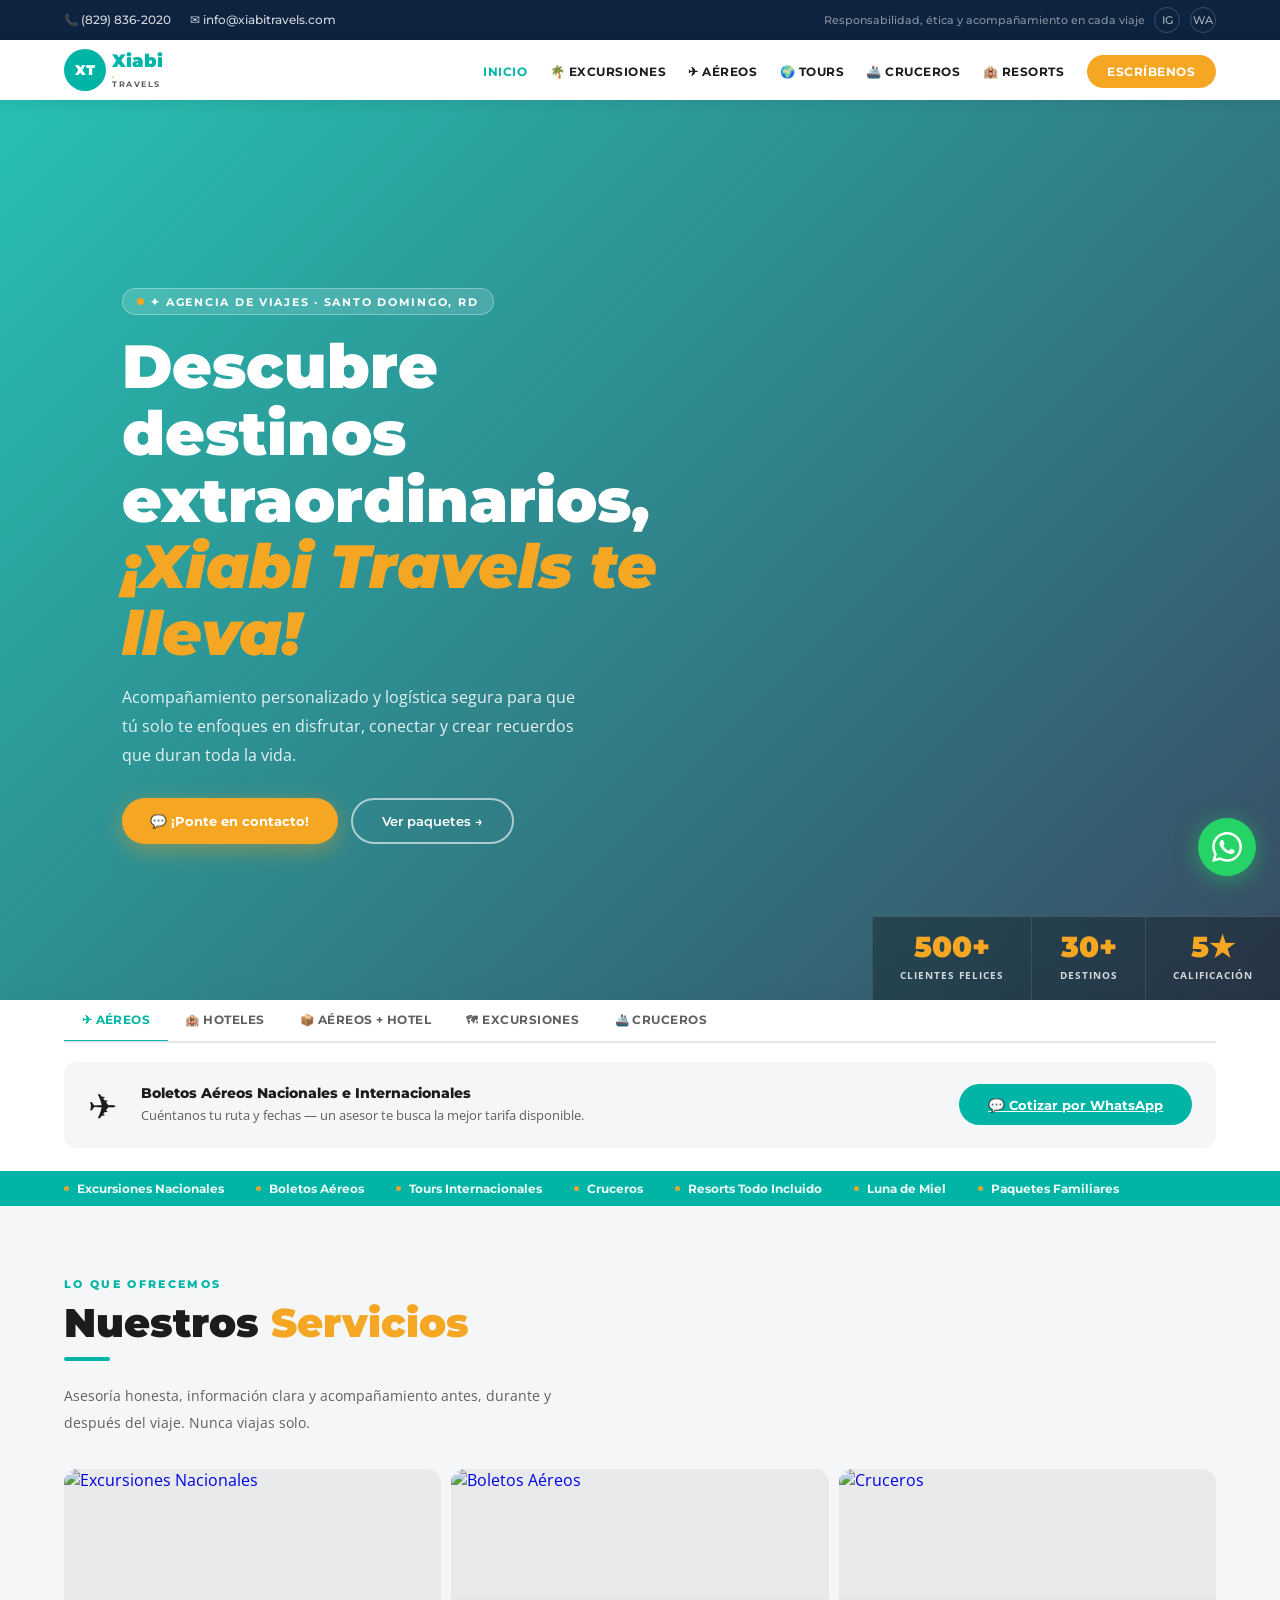
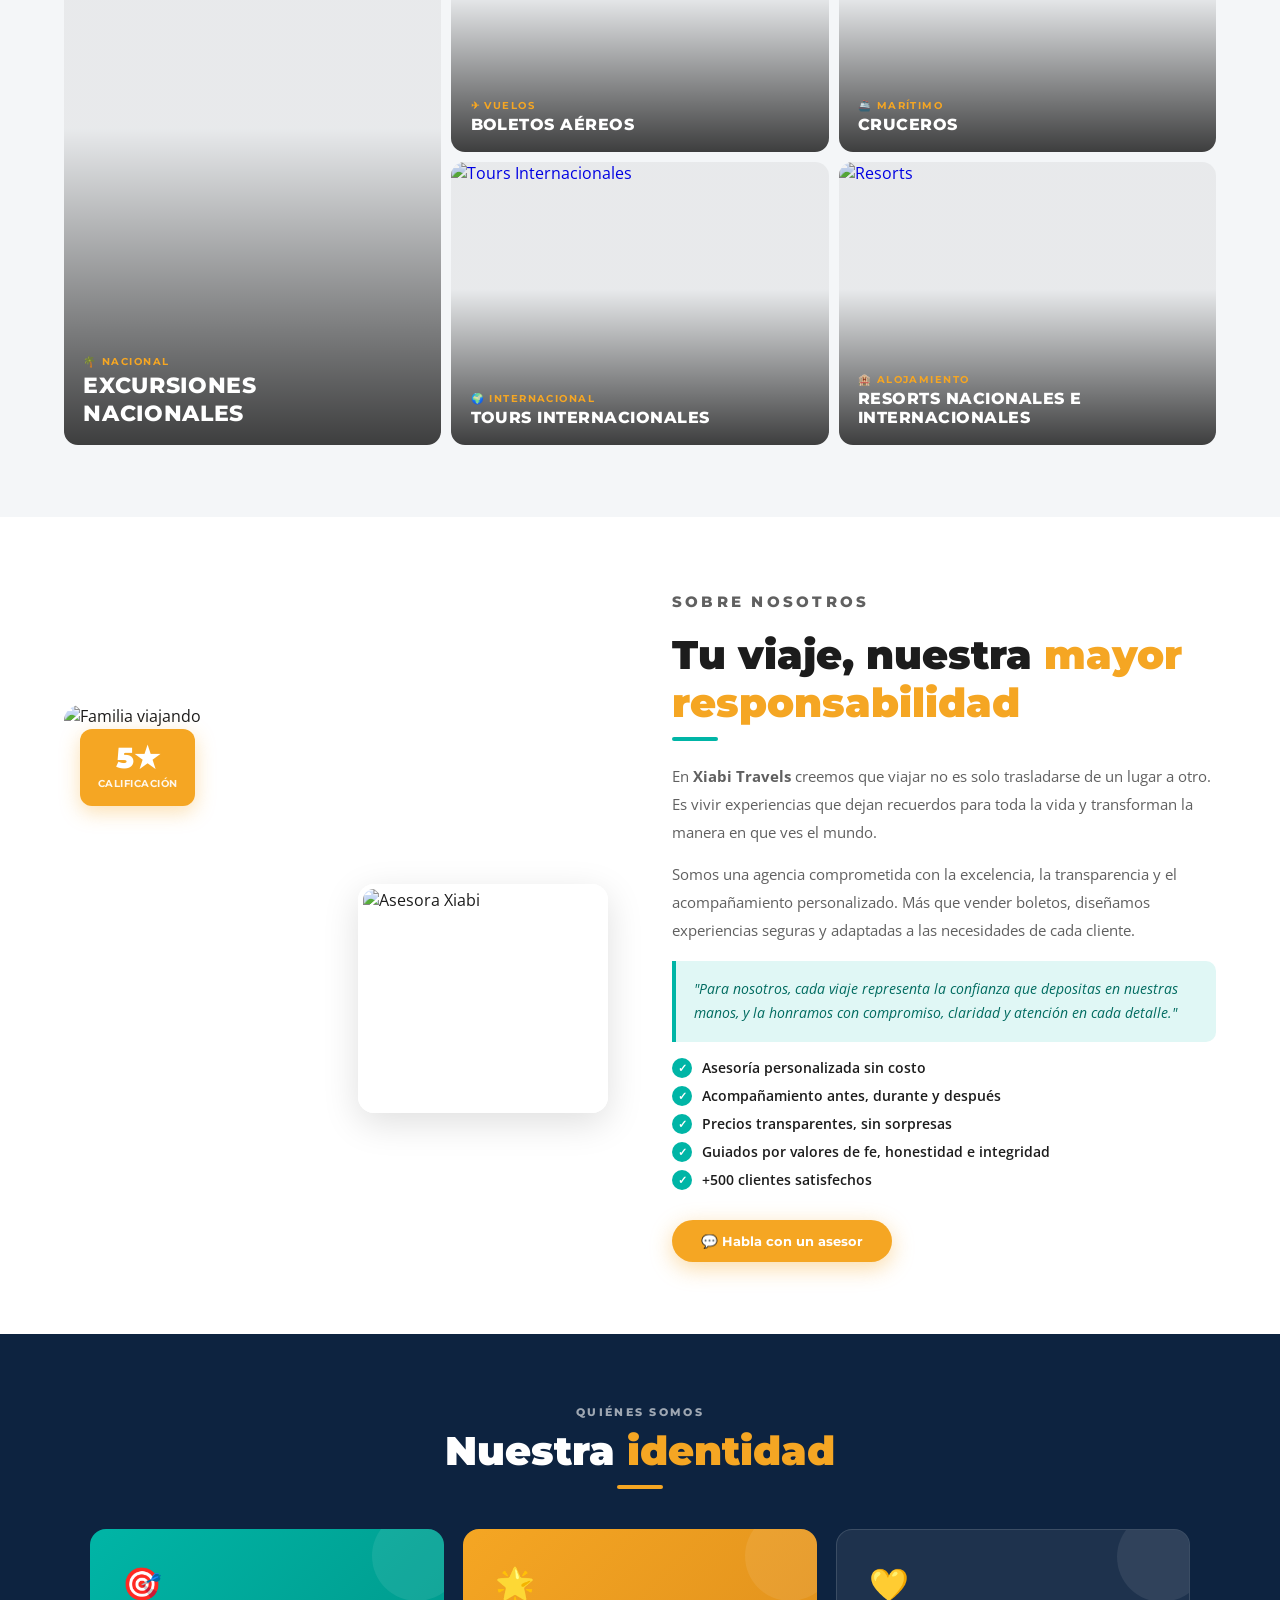
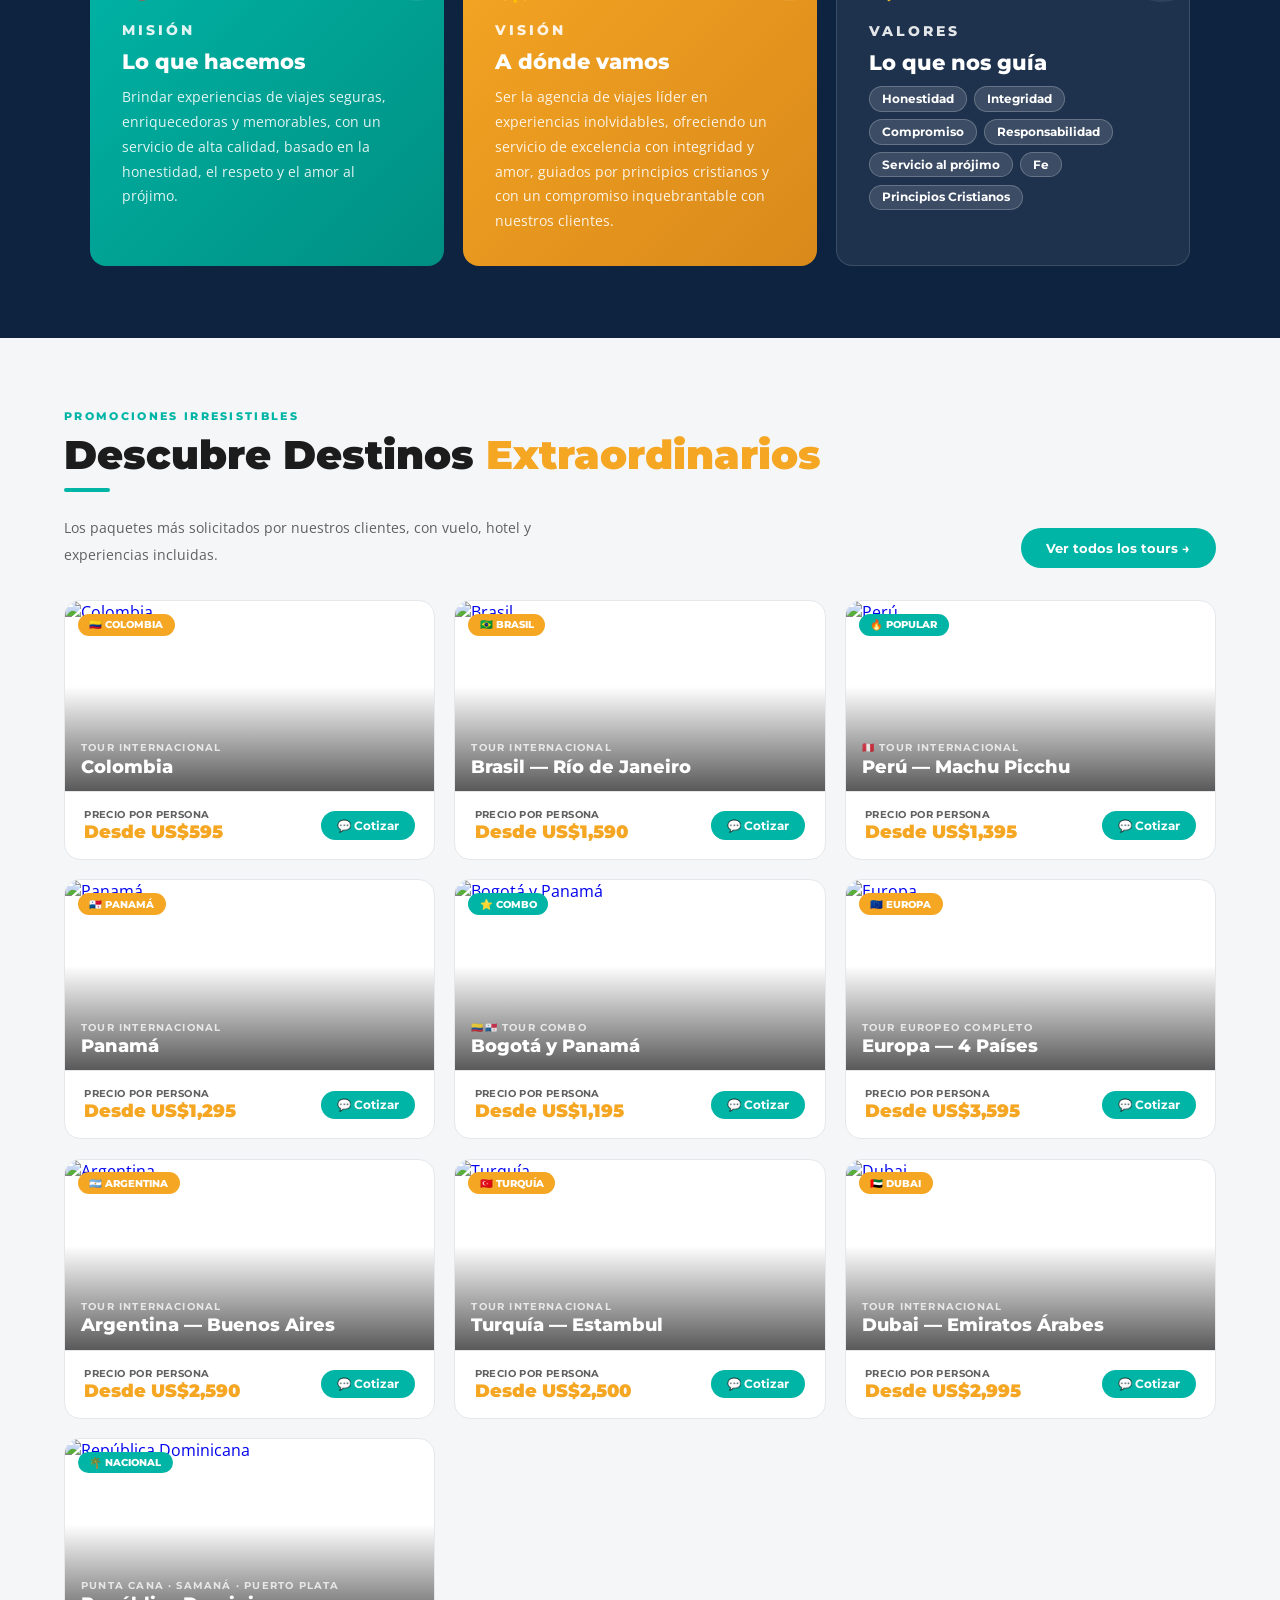
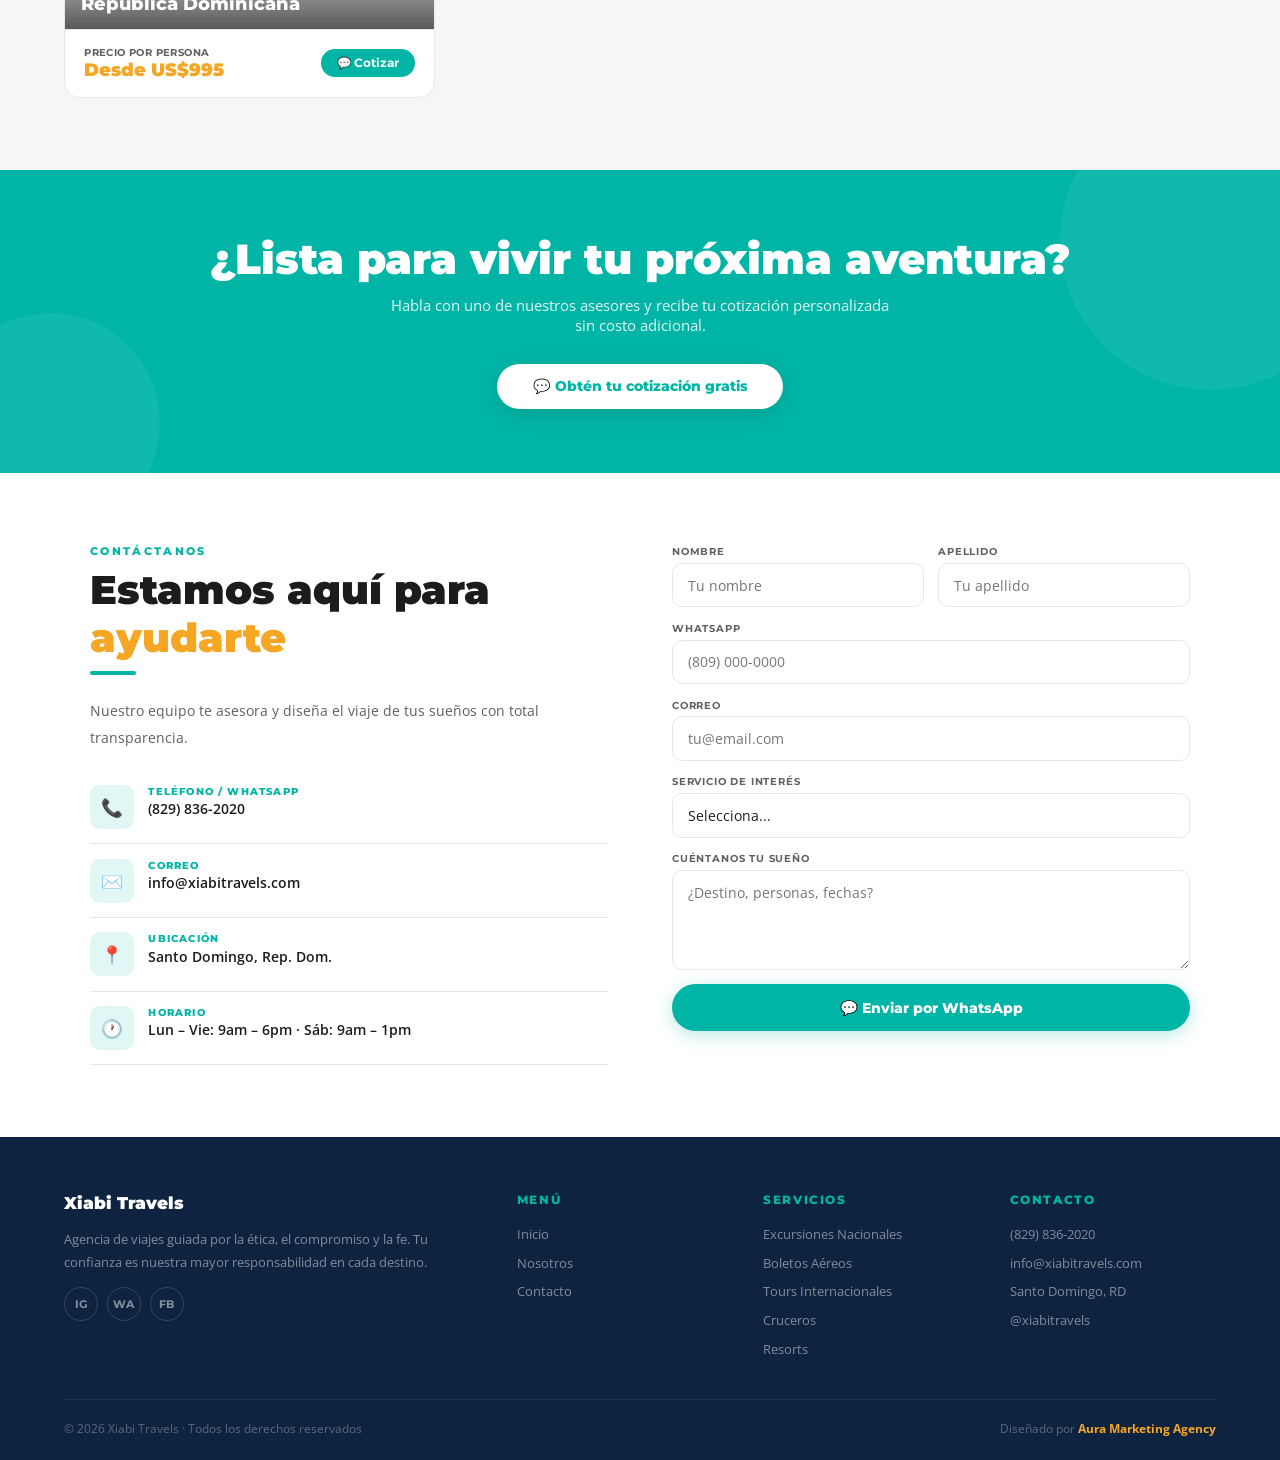
==== commit 654c943e: "Update index.html" ====
--- a/index.html
+++ b/index.html
@@ -3,13 +3,15 @@
 <head>
 <meta charset="UTF-8">
 <meta name="viewport" content="width=device-width, initial-scale=1.0, maximum-scale=1.0">
-<title>Tours Internacionales | Xiabi Travels</title>
+<title>Xiabi Travels | Experiencias con Propósito</title>
 <link href="https://fonts.googleapis.com/css2?family=Montserrat:wght@400;500;600;700;800;900&family=Open+Sans:ital,wght@0,300;0,400;0,600;1,400&display=swap" rel="stylesheet">
 <style>
 *{margin:0;padding:0;box-sizing:border-box}
 :root{--t:#00B5A6;--td:#008F82;--tl:#E0F7F5;--o:#F5A623;--od:#D9891A;--nv:#0D2340;--dk:#1C1C1C;--gy:#606060;--gl:#F4F6F8;--bd:#E5E8EB}
 html{scroll-behavior:smooth}
 body{font-family:'Open Sans',sans-serif;color:var(--dk);overflow-x:hidden}
+
+/* TOPBAR */
 .topbar{background:var(--nv);color:#fff;padding:.45rem 5%;display:flex;justify-content:space-between;align-items:center;font-family:'Montserrat',sans-serif;font-size:.72rem;font-weight:500;gap:.5rem;flex-wrap:wrap}
 .tb-l{display:flex;gap:1.2rem;flex-wrap:wrap}
 .tb-l a{color:rgba(255,255,255,.82);text-decoration:none;display:flex;align-items:center;gap:.3rem;transition:color .2s}
@@ -19,95 +21,165 @@
 @media(min-width:768px){.tb-sl{display:block}}
 .tb-sc{width:26px;height:26px;border:1px solid rgba(255,255,255,.2);border-radius:50%;display:flex;align-items:center;justify-content:center;color:rgba(255,255,255,.65);text-decoration:none;font-size:.68rem;transition:all .2s}
 .tb-sc:hover{background:var(--t);border-color:var(--t);color:#fff}
+
+/* NAVBAR */
 nav{background:#fff;padding:.55rem 5%;display:flex;justify-content:space-between;align-items:center;position:sticky;top:0;z-index:300;box-shadow:0 2px 14px rgba(0,0,0,.09)}
 .n-logo{text-decoration:none;display:flex;align-items:center}
 .n-logo img{height:72px;width:auto;object-fit:contain}
-.n-fb{display:none;align-items:center;gap:.4rem}
-.n-fb .ic{width:42px;height:42px;background:var(--t);border-radius:50%;display:flex;align-items:center;justify-content:center;font-family:'Montserrat',sans-serif;font-weight:900;color:#fff;font-size:.85rem}
-.n-fb .tx b{font-family:'Montserrat',sans-serif;font-size:1.1rem;font-weight:900;color:var(--t)}
-.n-fb .tx span{display:block;font-family:'Montserrat',sans-serif;font-size:.52rem;font-weight:700;letter-spacing:.18em;color:var(--gy);text-transform:uppercase}
-.n-lks{display:flex;gap:1.2rem;list-style:none;align-items:center}
-.n-lks a{color:var(--dk);text-decoration:none;font-family:'Montserrat',sans-serif;font-size:.74rem;font-weight:700;letter-spacing:.04em;text-transform:uppercase;transition:color .2s;white-space:nowrap}
-.n-lks a:hover,.n-lks a.cur{color:var(--t)}
-.ncta{background:var(--o)!important;color:#fff!important;padding:.52rem 1.2rem;border-radius:25px;transition:background .2s!important}
-.ncta:hover{background:var(--od)!important}
-.hbg{display:none;flex-direction:column;gap:5px;cursor:pointer;padding:.3rem;background:none;border:none;z-index:400}
-.hbg span{display:block;width:24px;height:2px;background:var(--dk);border-radius:2px;transition:all .3s}
-.hbg.open span:nth-child(1){transform:translateY(7px) rotate(45deg)}
-.hbg.open span:nth-child(2){opacity:0}
-.hbg.open span:nth-child(3){transform:translateY(-7px) rotate(-45deg)}
-.mm{display:none;position:fixed;inset:0;background:#fff;z-index:250;flex-direction:column;padding:5.5rem 2rem 2rem;gap:0;overflow-y:auto}
-.mm.open{display:flex}
-.mm a{font-family:'Montserrat',sans-serif;font-size:1rem;font-weight:700;color:var(--dk);text-decoration:none;padding:.85rem 0;border-bottom:1px solid var(--bd);text-transform:uppercase;letter-spacing:.05em;display:flex;align-items:center;gap:.5rem}
-.mm a:hover{color:var(--t)}
-.mm .mmc{background:var(--o);color:#fff!important;border-radius:12px;border:none!important;padding:.9rem;justify-content:center;margin-top:1rem}
-.mmc:hover{background:var(--od)!important}
-.mct{margin-top:.8rem;display:flex;flex-direction:column}
-.mct a{font-size:.85rem;color:var(--gy)!important;text-transform:none!important;letter-spacing:0!important;border:none!important;padding:.4rem 0!important;font-weight:600!important}
-@media(max-width:900px){.n-lks{display:none}.hbg{display:flex}}
-
-/* PAGE HERO BANNER */
-.phero{background:var(--nv);padding:5rem 5% 3.5rem;position:relative;overflow:hidden}
-.phero-bg{position:absolute;inset:0;background-size:cover;background-position:center;z-index:0}
-.phero-ov{position:absolute;inset:0;z-index:1}
-.phero-cnt{position:relative;z-index:2;max-width:700px}
-.phero-bc{display:flex;align-items:center;gap:.5rem;font-family:'Montserrat',sans-serif;font-size:.72rem;font-weight:700;margin-bottom:1.2rem;flex-wrap:wrap}
-.phero-bc a{color:rgba(255,255,255,.65);text-decoration:none;transition:color .2s}
-.phero-bc a:hover{color:#fff}
-.phero-bc span{color:rgba(255,255,255,.4)}
-.phero-bc .cur{color:var(--o)}
-.phero-tag{font-family:'Montserrat',sans-serif;font-size:.68rem;font-weight:800;letter-spacing:.22em;text-transform:uppercase;color:var(--o);margin-bottom:.6rem}
-.phero h1{font-family:'Montserrat',sans-serif;font-size:clamp(1.9rem,5vw,3.2rem);font-weight:900;color:#fff;line-height:1.15;margin-bottom:.9rem}
-.phero-sub{color:rgba(255,255,255,.82);font-size:.96rem;line-height:1.8;max-width:520px;margin-bottom:1.5rem}
+.n-logo-fb{display:none;align-items:center;gap:.4rem}
+.n-logo-fb .ic{width:42px;height:42px;background:var(--t);border-radius:50%;display:flex;align-items:center;justify-content:center;font-family:'Montserrat',sans-serif;font-weight:900;color:#fff;font-size:.85rem}
+.n-logo-fb .tx{line-height:1.1}
+.n-logo-fb .tx b{font-family:'Montserrat',sans-serif;font-size:1.15rem;font-weight:900;color:var(--t)}
+.n-logo-fb .tx span{display:block;font-family:'Montserrat',sans-serif;font-size:.52rem;font-weight:700;letter-spacing:.18em;color:var(--gy);text-transform:uppercase}
+.n-links{display:flex;gap:1.4rem;list-style:none;align-items:center}
+.n-links a{color:var(--dk);text-decoration:none;font-family:'Montserrat',sans-serif;font-size:.76rem;font-weight:700;letter-spacing:.04em;text-transform:uppercase;transition:color .2s;white-space:nowrap}
+.n-links a:hover,.n-links a.cur{color:var(--t)}
+.n-cta{background:var(--o)!important;color:#fff!important;padding:.55rem 1.3rem;border-radius:25px;transition:background .2s,transform .2s!important}
+.n-cta:hover{background:var(--od)!important;transform:translateY(-1px)}
+.hamburger{display:none;flex-direction:column;gap:5px;cursor:pointer;padding:.3rem;background:none;border:none;z-index:400}
+.hamburger span{display:block;width:24px;height:2px;background:var(--dk);border-radius:2px;transition:all .3s}
+.hamburger.open span:nth-child(1){transform:translateY(7px) rotate(45deg)}
+.hamburger.open span:nth-child(2){opacity:0}
+.hamburger.open span:nth-child(3){transform:translateY(-7px) rotate(-45deg)}
+.mob-menu{display:none;position:fixed;inset:0;background:#fff;z-index:250;flex-direction:column;padding:5.5rem 2rem 2rem;gap:0;overflow-y:auto}
+.mob-menu.open{display:flex}
+.mob-menu a{font-family:'Montserrat',sans-serif;font-size:1.05rem;font-weight:700;color:var(--dk);text-decoration:none;padding:.9rem 0;border-bottom:1px solid var(--bd);text-transform:uppercase;letter-spacing:.05em;display:flex;align-items:center;gap:.5rem;transition:color .2s}
+.mob-menu a:hover{color:var(--t)}
+.mob-menu .mc{background:var(--o);color:#fff!important;border-radius:12px;border:none!important;padding:.9rem;justify-content:center;margin-top:1rem}
+.mob-menu .mc:hover{background:var(--od)!important}
+.mob-contact{margin-top:.8rem;display:flex;flex-direction:column}
+.mob-contact a{font-size:.88rem;color:var(--gy)!important;text-transform:none!important;letter-spacing:0!important;border:none!important;padding:.4rem 0!important;font-weight:600!important}
+@media(max-width:900px){.n-links{display:none}.hamburger{display:flex}}
+
+/* HERO */
+.hero{position:relative;min-height:100svh;display:flex;align-items:center;overflow:hidden}
+.h-bg{position:absolute;inset:0;background:url('https://images.unsplash.com/photo-1507525428034-b723cf961d3e?auto=format&fit=crop&w=1920&q=80') center/cover;z-index:0}
+.h-ov{position:absolute;inset:0;background:linear-gradient(135deg,rgba(0,181,166,.85) 0%,rgba(13,35,64,.82) 100%);z-index:1}
+.h-cnt{position:relative;z-index:2;padding:6rem 5% 4rem;max-width:680px}
+.h-badge{display:inline-flex;align-items:center;gap:.4rem;background:rgba(255,255,255,.15);border:1px solid rgba(255,255,255,.3);padding:.35rem .9rem;border-radius:25px;font-family:'Montserrat',sans-serif;font-size:.68rem;font-weight:700;letter-spacing:.16em;text-transform:uppercase;color:#fff;margin-bottom:1.1rem}
+.h-badge::before{content:'';width:7px;height:7px;background:var(--o);border-radius:50%;animation:blink 2s infinite}
+@keyframes blink{0%,100%{opacity:1}50%{opacity:.3}}
+.h-cnt h1{font-family:'Montserrat',sans-serif;font-size:clamp(2rem,5.5vw,3.8rem);font-weight:900;color:#fff;line-height:1.1;margin-bottom:1rem}
+.h-cnt h1 em{color:var(--o);font-style:italic;display:block}
+.h-sub{color:rgba(255,255,255,.88);font-size:clamp(.88rem,2vw,1rem);line-height:1.8;max-width:460px;margin-bottom:1.8rem}
+.h-btns{display:flex;gap:.8rem;flex-wrap:wrap}
 .btn-o{display:inline-flex;align-items:center;gap:.4rem;background:var(--o);color:#fff;padding:.8rem 1.8rem;border-radius:30px;font-family:'Montserrat',sans-serif;font-size:.84rem;font-weight:700;text-decoration:none;box-shadow:0 6px 22px rgba(245,166,35,.4);transition:all .25s}
 .btn-o:hover{background:var(--od);transform:translateY(-2px)}
-
-/* CATALOG */
-.catalog{padding:4rem 5%;max-width:1240px;margin:0 auto}
-.cat-hd{display:flex;justify-content:space-between;align-items:flex-end;flex-wrap:wrap;gap:1rem;margin-bottom:1.5rem}
-.stag{font-family:'Montserrat',sans-serif;font-size:.66rem;font-weight:800;letter-spacing:.22em;text-transform:uppercase;color:var(--t);margin-bottom:.4rem}
-.stitle{font-family:'Montserrat',sans-serif;font-size:clamp(1.5rem,3vw,2.2rem);font-weight:900;line-height:1.2}
+.btn-w{display:inline-flex;align-items:center;gap:.4rem;border:2px solid rgba(255,255,255,.6);color:#fff;padding:.8rem 1.8rem;border-radius:30px;font-family:'Montserrat',sans-serif;font-size:.84rem;font-weight:600;text-decoration:none;transition:all .25s}
+.btn-w:hover{background:rgba(255,255,255,.14)}
+.h-stats{position:absolute;bottom:0;right:0;z-index:2;display:flex}
+.hs{background:rgba(0,0,0,.3);backdrop-filter:blur(12px);border-top:1px solid rgba(255,255,255,.14);border-left:1px solid rgba(255,255,255,.1);padding:1rem 1.7rem;text-align:center;color:#fff}
+.hs strong{font-family:'Montserrat',sans-serif;font-size:1.8rem;font-weight:900;color:var(--o);display:block;line-height:1}
+.hs span{font-size:.62rem;font-weight:700;letter-spacing:.1em;text-transform:uppercase;opacity:.8}
+@media(max-width:580px){.h-stats{display:none}}
+
+/* SEARCH */
+.srch{background:#fff;box-shadow:0 6px 30px rgba(0,0,0,.1);padding:0 5% 1.4rem}
+.s-tabs{display:flex;overflow-x:auto;border-bottom:2px solid var(--bd);-webkit-overflow-scrolling:touch;scrollbar-width:none}
+.s-tabs::-webkit-scrollbar{display:none}
+.stab{padding:.8rem 1.1rem;font-family:'Montserrat',sans-serif;font-size:.72rem;font-weight:700;color:var(--gy);cursor:pointer;border-bottom:3px solid transparent;margin-bottom:-2px;white-space:nowrap;transition:all .25s;display:flex;align-items:center;gap:.35rem;text-transform:uppercase;letter-spacing:.04em;flex-shrink:0}
+.stab.on{color:var(--t);border-bottom-color:var(--t)}
+.s-flds{display:flex;gap:.8rem;align-items:flex-end;flex-wrap:wrap;padding-top:1.2rem}
+.sf{display:flex;flex-direction:column;gap:.3rem;flex:1;min-width:130px}
+.sf label{font-family:'Montserrat',sans-serif;font-size:.62rem;font-weight:800;letter-spacing:.1em;text-transform:uppercase;color:var(--gy)}
+.sf input,.sf select{padding:.68rem .9rem;border:1.5px solid var(--bd);border-radius:8px;font-family:'Open Sans',sans-serif;font-size:.86rem;color:var(--dk);outline:none;transition:border-color .2s;background:#fff;width:100%;appearance:none}
+.sf input:focus,.sf select:focus{border-color:var(--t)}
+.btn-srch{background:var(--t);color:#fff;border:none;padding:.78rem 1.8rem;border-radius:30px;font-family:'Montserrat',sans-serif;font-size:.84rem;font-weight:700;cursor:pointer;transition:all .25s;white-space:nowrap;display:flex;align-items:center;gap:.4rem;flex-shrink:0}
+.btn-srch:hover{background:var(--td);transform:translateY(-1px)}
+@media(max-width:600px){.s-flds{flex-direction:column}.sf{min-width:100%}.btn-srch{width:100%;justify-content:center}}
+
+/* RIBBON */
+.ribbon{background:var(--t);color:#fff;padding:.65rem 5%;display:flex;gap:2rem;overflow:hidden;white-space:nowrap;font-family:'Montserrat',sans-serif;font-size:.76rem;font-weight:700}
+.ri{display:flex;align-items:center;gap:.5rem;flex-shrink:0;opacity:.92}
+.rd{width:5px;height:5px;background:var(--o);border-radius:50%}
+
+/* SECTION */
+section{padding:4.5rem 5%}
+.stag{font-family:'Montserrat',sans-serif;font-size:.66rem;font-weight:800;letter-spacing:.22em;text-transform:uppercase;color:var(--t);margin-bottom:.5rem}
+.stitle{font-family:'Montserrat',sans-serif;font-size:clamp(1.6rem,3.5vw,2.5rem);font-weight:900;line-height:1.2;margin-bottom:.6rem}
 .stitle span{color:var(--o)}
-.sbar{width:46px;height:4px;background:var(--t);border-radius:2px;margin:.6rem 0 0}
-.filters{display:flex;gap:.5rem;flex-wrap:wrap;margin-bottom:2rem}
-.cf{padding:.45rem 1.1rem;border:1.5px solid var(--bd);border-radius:25px;font-family:'Montserrat',sans-serif;font-size:.74rem;font-weight:700;color:var(--gy);cursor:pointer;background:#fff;transition:all .25s;white-space:nowrap;border:none;outline:none}
-.cf:hover,.cf.on{background:var(--t);color:#fff}
-.tgrid{display:grid;grid-template-columns:repeat(3,1fr);gap:1.3rem}
-@media(max-width:900px){.tgrid{grid-template-columns:1fr 1fr}}
-@media(max-width:540px){.tgrid{grid-template-columns:1fr}}
-
-/* TOUR CARD */
-.tc{background:#fff;border-radius:16px;overflow:hidden;border:1px solid var(--bd);transition:all .3s;display:flex;flex-direction:column}
-.tc:hover{transform:translateY(-5px);box-shadow:0 18px 48px rgba(0,0,0,.11)}
-.tc-img{position:relative;height:195px;overflow:hidden;flex-shrink:0}
-.tc-img img{width:100%;height:100%;object-fit:cover;transition:transform .5s}
-.tc:hover .tc-img img{transform:scale(1.06)}
-.tc-bdg{position:absolute;top:.8rem;left:.8rem;background:var(--o);color:#fff;padding:.28rem .72rem;border-radius:20px;font-family:'Montserrat',sans-serif;font-size:.65rem;font-weight:800;text-transform:uppercase;letter-spacing:.06em}
-.tc-bdg.pop{background:var(--t)}
-.tc-fav{position:absolute;top:.8rem;right:.8rem;width:32px;height:32px;background:rgba(255,255,255,.88);border-radius:50%;display:flex;align-items:center;justify-content:center;font-size:.9rem;cursor:pointer;border:none;transition:background .2s}
-.tc-fav:hover{background:#fff}
-.tc-body{padding:1.2rem;flex:1;display:flex;flex-direction:column;gap:.4rem}
-.tc-cat{font-family:'Montserrat',sans-serif;font-size:.64rem;font-weight:700;letter-spacing:.12em;text-transform:uppercase;color:var(--t)}
-.tc-name{font-family:'Montserrat',sans-serif;font-size:1rem;font-weight:800;color:var(--dk);line-height:1.3}
-.tc-inc{list-style:none;display:flex;flex-direction:column;gap:.28rem;margin:.3rem 0}
-.tc-inc li{font-size:.76rem;color:var(--gy);display:flex;align-items:flex-start;gap:.38rem;line-height:1.4}
-.tc-inc li::before{content:'✓';color:var(--t);font-weight:900;font-size:.68rem;margin-top:.1rem;flex-shrink:0}
-.tc-ft{display:flex;justify-content:space-between;align-items:center;padding-top:.8rem;border-top:1px solid var(--bd);margin-top:auto}
-.tc-plbl{font-size:.62rem;color:var(--gy);font-family:'Montserrat',sans-serif;font-weight:700;text-transform:uppercase;letter-spacing:.04em}
-.tc-price{font-family:'Montserrat',sans-serif;font-size:1.2rem;font-weight:900;color:var(--o)}
-.tc-price sub{font-size:.62rem;font-weight:600;color:var(--gy)}
-.tc-btn{background:var(--t);color:#fff;border:none;padding:.5rem 1.1rem;border-radius:20px;font-family:'Montserrat',sans-serif;font-size:.74rem;font-weight:700;cursor:pointer;transition:all .25s;text-decoration:none;white-space:nowrap}
-.tc-btn:hover{background:var(--td);transform:translateY(-1px)}
+.sbar{width:46px;height:4px;background:var(--t);border-radius:2px;margin-bottom:1.4rem}
+.ssub{color:var(--gy);line-height:1.85;font-size:.9rem;max-width:540px}
+.ctr{text-align:center}.ctr .sbar,.ctr .ssub{margin-left:auto;margin-right:auto}
+
+/* SERVICES MOSAIC */
+.svc-bg{background:var(--gl)}
+.svc-hd{max-width:1200px;margin:0 auto 2rem}
+.mosaic{display:grid;grid-template-columns:1fr 1fr 1fr;gap:10px;max-width:1200px;margin:0 auto}
+.tile{position:relative;border-radius:14px;overflow:hidden;cursor:pointer;aspect-ratio:4/3;text-decoration:none;display:block}
+.tile:first-child{grid-column:1/2;grid-row:1/3;aspect-ratio:auto}
+.tile img{width:100%;height:100%;object-fit:cover;transition:transform .5s}
+.tile:hover img{transform:scale(1.07)}
+.t-ov{position:absolute;inset:0;background:linear-gradient(to top,rgba(0,0,0,.75) 0%,rgba(0,0,0,.05) 55%);transition:background .3s}
+.tile:hover .t-ov{background:linear-gradient(to top,rgba(0,181,166,.82) 0%,rgba(0,181,166,.12) 70%)}
+.t-info{position:absolute;bottom:0;left:0;right:0;padding:1.1rem 1.2rem}
+.t-cat{font-family:'Montserrat',sans-serif;font-size:.64rem;font-weight:700;letter-spacing:.14em;text-transform:uppercase;color:var(--o);margin-bottom:.2rem}
+.t-name{font-family:'Montserrat',sans-serif;font-size:1rem;font-weight:800;color:#fff;text-transform:uppercase;letter-spacing:.03em}
+.tile:first-child .t-name{font-size:1.4rem}
+.t-arr{position:absolute;top:1rem;right:1rem;width:34px;height:34px;background:var(--o);border-radius:50%;display:flex;align-items:center;justify-content:center;color:#fff;font-size:.9rem;opacity:0;transition:opacity .3s}
+.tile:hover .t-arr{opacity:1}
+@media(max-width:768px){.mosaic{grid-template-columns:1fr 1fr}.tile:first-child{grid-column:1/3;grid-row:auto;aspect-ratio:16/7}}
+@media(max-width:480px){.mosaic{grid-template-columns:1fr}.tile:first-child{grid-column:auto;aspect-ratio:4/3}}
+
+/* ABOUT */
+.ab-grid{display:grid;grid-template-columns:1fr 1fr;gap:4rem;max-width:1200px;margin:0 auto;align-items:center}
+.ab-imgs{position:relative;height:440px}
+.ai1{position:absolute;left:0;top:0;width:68%;height:100%;object-fit:cover;border-radius:16px}
+.ai2{position:absolute;right:0;bottom:2rem;width:46%;height:52%;object-fit:cover;border-radius:16px;border:5px solid #fff;box-shadow:0 10px 36px rgba(0,0,0,.13)}
+.ai-badge{position:absolute;left:1rem;top:1.5rem;background:var(--o);color:#fff;padding:.9rem 1.1rem;border-radius:12px;font-family:'Montserrat',sans-serif;text-align:center;z-index:2;box-shadow:0 6px 20px rgba(245,166,35,.35)}
+.ai-badge strong{display:block;font-size:1.8rem;font-weight:900;line-height:1}
+.ai-badge span{font-size:.62rem;font-weight:700;letter-spacing:.05em;text-transform:uppercase;opacity:.9}
+.ab-txt p{color:var(--gy);line-height:1.9;font-size:.92rem;margin-bottom:.9rem}
+.ab-txt blockquote{margin:1rem 0;padding:1rem 1.1rem;background:var(--tl);border-left:4px solid var(--t);border-radius:0 10px 10px 0;font-size:.9rem;color:#006B60;font-style:italic;line-height:1.7}
+.chk{list-style:none;margin:.8rem 0 1.4rem;display:flex;flex-direction:column;gap:.5rem}
+.chk li{display:flex;align-items:center;gap:.65rem;font-size:.86rem;color:var(--dk);font-weight:600}
+.chk li::before{content:'✓';width:20px;height:20px;min-width:20px;background:var(--t);color:#fff;border-radius:50%;display:flex;align-items:center;justify-content:center;font-size:.66rem;font-weight:900}
+@media(max-width:860px){.ab-grid{grid-template-columns:1fr;gap:2rem}.ab-imgs{height:260px}.ai-badge{top:.8rem;left:.8rem}}
+
+/* MVV */
+.mvv{background:var(--nv);padding:4.5rem 5%}
+.mvv-in{max-width:1100px;margin:0 auto}
+.mvv-gr{display:grid;grid-template-columns:1fr 1fr 1fr;gap:1.2rem;margin-top:2.5rem}
+.mc{border-radius:16px;padding:2rem;position:relative;overflow:hidden}
+.mc.ms{background:linear-gradient(135deg,var(--t) 0%,var(--td) 100%)}
+.mc.mv{background:linear-gradient(135deg,var(--o) 0%,var(--od) 100%)}
+.mc.ml{background:rgba(255,255,255,.07);border:1px solid rgba(255,255,255,.13)}
+.mc::before{content:'';position:absolute;right:-18px;top:-18px;width:90px;height:90px;border-radius:50%;background:rgba(255,255,255,.08)}
+.mc-ic{font-size:2rem;margin-bottom:.9rem;display:block}
+.mc-lb{font-family:'Montserrat',sans-serif;font-size:.64rem;font-weight:800;letter-spacing:.22em;text-transform:uppercase;color:rgba(255,255,255,.65);margin-bottom:.4rem}
+.mc h3{font-family:'Montserrat',sans-serif;font-size:1.3rem;font-weight:800;color:#fff;margin-bottom:.7rem}
+.mc p{font-size:.86rem;color:rgba(255,255,255,.88);line-height:1.8}
+.vt-wrap{display:flex;flex-wrap:wrap;gap:.45rem;margin-top:.7rem}
+.vt{background:rgba(255,255,255,.13);border:1px solid rgba(255,255,255,.22);color:#fff;padding:.3rem .75rem;border-radius:20px;font-family:'Montserrat',sans-serif;font-size:.72rem;font-weight:700}
+@media(max-width:768px){.mvv-gr{grid-template-columns:1fr;gap:1rem}}
 
 /* CTA BAND */
-.cta{background:var(--t);padding:3.5rem 5%;text-align:center;position:relative;overflow:hidden}
+.cta{background:var(--t);padding:4rem 5%;text-align:center;position:relative;overflow:hidden}
 .cta::before,.cta::after{content:'';position:absolute;border-radius:50%;background:rgba(255,255,255,.06)}
-.cta::before{width:280px;height:280px;right:-70px;top:-70px}
-.cta::after{width:200px;height:200px;left:-50px;bottom:-50px}
-.cta h2{font-family:'Montserrat',sans-serif;font-size:clamp(1.5rem,3vw,2.3rem);font-weight:900;color:#fff;margin-bottom:.6rem;position:relative;z-index:1}
-.cta p{color:rgba(255,255,255,.88);margin-bottom:1.6rem;max-width:480px;margin-left:auto;margin-right:auto;font-size:.92rem;position:relative;z-index:1}
-.btn-wt{display:inline-flex;align-items:center;gap:.4rem;background:#fff;color:var(--t);padding:.82rem 2rem;border-radius:30px;font-family:'Montserrat',sans-serif;font-size:.86rem;font-weight:800;text-decoration:none;box-shadow:0 5px 20px rgba(0,0,0,.12);transition:all .25s;position:relative;z-index:1}
-.btn-wt:hover{transform:translateY(-2px);box-shadow:0 10px 30px rgba(0,0,0,.16)}
+.cta::before{width:300px;height:300px;right:-80px;top:-80px}
+.cta::after{width:220px;height:220px;left:-60px;bottom:-60px}
+.cta h2{font-family:'Montserrat',sans-serif;font-size:clamp(1.6rem,3.5vw,2.6rem);font-weight:900;color:#fff;margin-bottom:.7rem;position:relative;z-index:1}
+.cta p{color:rgba(255,255,255,.88);margin-bottom:1.8rem;max-width:500px;margin-left:auto;margin-right:auto;font-size:.93rem;position:relative;z-index:1}
+.btn-wt{display:inline-flex;align-items:center;gap:.45rem;background:#fff;color:var(--t);padding:.85rem 2.2rem;border-radius:30px;font-family:'Montserrat',sans-serif;font-size:.88rem;font-weight:800;text-decoration:none;box-shadow:0 5px 22px rgba(0,0,0,.12);transition:all .25s;position:relative;z-index:1}
+.btn-wt:hover{transform:translateY(-2px);box-shadow:0 10px 32px rgba(0,0,0,.18)}
+
+/* CONTACT */
+.ct-in{display:grid;grid-template-columns:1fr 1fr;gap:4rem;max-width:1100px;margin:0 auto}
+@media(max-width:768px){.ct-in{grid-template-columns:1fr;gap:2rem}}
+.cr{display:flex;align-items:flex-start;gap:.9rem;padding:.9rem 0;border-bottom:1px solid var(--bd)}
+.cr-ic{width:44px;height:44px;min-width:44px;background:var(--tl);border-radius:10px;display:flex;align-items:center;justify-content:center;font-size:1.1rem}
+.cr-lb{font-family:'Montserrat',sans-serif;font-size:.62rem;font-weight:800;letter-spacing:.12em;text-transform:uppercase;color:var(--t);margin-bottom:.15rem}
+.cr-vl{font-size:.88rem;color:var(--dk);font-weight:600}
+.cf{display:flex;flex-direction:column;gap:.9rem}
+.fr{display:grid;grid-template-columns:1fr 1fr;gap:.9rem}
+@media(max-width:480px){.fr{grid-template-columns:1fr}}
+.fg{display:flex;flex-direction:column;gap:.3rem}
+.fg label{font-family:'Montserrat',sans-serif;font-size:.64rem;font-weight:700;letter-spacing:.08em;text-transform:uppercase;color:var(--gy)}
+.fg input,.fg select,.fg textarea{padding:.74rem .95rem;border:1.5px solid var(--bd);border-radius:10px;font-family:'Open Sans',sans-serif;font-size:.88rem;color:var(--dk);outline:none;transition:border-color .2s;background:#fff;width:100%;appearance:none}
+.fg input:focus,.fg select:focus,.fg textarea:focus{border-color:var(--t)}
+.fg textarea{resize:vertical;min-height:100px}
+.btn-tf{width:100%;background:var(--t);color:#fff;border:none;padding:.88rem;border-radius:30px;font-family:'Montserrat',sans-serif;font-size:.9rem;font-weight:800;cursor:pointer;transition:all .25s;box-shadow:0 4px 18px rgba(0,181,166,.28)}
+.btn-tf:hover{background:var(--td);transform:translateY(-1px)}
 
 /* FOOTER */
 footer{background:var(--nv);color:#fff;padding:3.5rem 5% 1.5rem}
@@ -128,6 +200,8 @@
 .f-bt{border-top:1px solid rgba(255,255,255,.07);padding-top:1.3rem;display:flex;justify-content:space-between;align-items:center;flex-wrap:wrap;gap:.5rem}
 .f-bt p{font-size:.72rem;color:rgba(255,255,255,.32);margin:0}
 .aura{color:var(--o)!important;font-weight:700}
+
+/* WA */
 .wa{position:fixed;bottom:1.5rem;right:1.5rem;z-index:999;width:58px;height:58px;background:#25D366;border-radius:50%;display:flex;align-items:center;justify-content:center;text-decoration:none;box-shadow:0 4px 22px rgba(37,211,102,.5);animation:wap 3s infinite;transition:transform .2s}
 .wa:hover{transform:scale(1.1)}
 @keyframes wap{0%,100%{box-shadow:0 4px 22px rgba(37,211,102,.5)}50%{box-shadow:0 4px 30px rgba(37,211,102,.75),0 0 0 10px rgba(37,211,102,.08)}}
@@ -149,223 +223,492 @@
     <a href="https://wa.me/8298362020" class="tb-sc">WA</a>
   </div>
 </div>
+
 <nav>
   <a href="index.html" class="n-logo">
     <img src="https://xiabitravels.vercel.app/logoxiabi.jpeg" alt="Xiabi Travels"
          onerror="this.style.display='none';this.nextElementSibling.style.display='flex'">
-    <div class="n-fb">
+    <div class="n-logo-fb">
       <div class="ic">XT</div>
       <div class="tx"><b>Xiabi<span style="color:var(--o)">.</span></b><span>TRAVELS</span></div>
     </div>
   </a>
-  <ul class="n-lks"><li><a href="index.html">Inicio</a></li><li><a href="excursiones-nacionales.html">🌴 Excursiones</a></li><li><a href="boletos-aereos.html">✈ Aéreos</a></li><li><a href="tours-internacionales.html" class="cur">🌍 Tours</a></li><li><a href="cruceros.html">🚢 Cruceros</a></li><li><a href="resorts.html">🏨 Resorts</a></li><li><a href="https://wa.me/8298362020?text=Hola!%20Quiero%20información." class="ncta">Escríbenos</a></li></ul>
-  <button class="hbg" id="hbtn" onclick="toggleMenu()"><span></span><span></span><span></span></button>
+  <ul class="n-links">
+    <li><a href="index.html" class="cur">Inicio</a></li>
+    <li><a href="excursiones-nacionales.html">🌴 Excursiones</a></li>
+    <li><a href="boletos-aereos.html">✈ Aéreos</a></li>
+    <li><a href="tours-internacionales.html">🌍 Tours</a></li>
+    <li><a href="cruceros.html">🚢 Cruceros</a></li>
+    <li><a href="resorts.html">🏨 Resorts</a></li>
+    <li><a href="#contacto" class="n-cta">Escríbenos</a></li>
+  </ul>
+  <button class="hamburger" id="hbtn" onclick="toggleMenu()"><span></span><span></span><span></span></button>
 </nav>
-<div class="mm" id="mobMenu">
-  <a href="index.html">Inicio</a>
-<a href="excursiones-nacionales.html">🌴 Excursiones</a>
-<a href="boletos-aereos.html">✈ Aéreos</a>
-<a href="tours-internacionales.html">🌍 Tours</a>
-<a href="cruceros.html">🚢 Cruceros</a>
-<a href="resorts.html">🏨 Resorts</a>
-
-  <a href="https://wa.me/8298362020?text=Hola!%20Quiero%20información." class="mmc">💬 Escríbenos por WhatsApp</a>
-  <div class="mct">
+
+<div class="mob-menu" id="mobMenu">
+  <a href="index.html">🏠 Inicio</a>
+  <a href="excursiones-nacionales.html" onclick="closeMenu()">🌴 Excursiones Nacionales</a>
+  <a href="boletos-aereos.html" onclick="closeMenu()">✈ Boletos Aéreos</a>
+  <a href="tours-internacionales.html" onclick="closeMenu()">🌍 Tours Internacionales</a>
+  <a href="cruceros.html" onclick="closeMenu()">🚢 Cruceros</a>
+  <a href="resorts.html" onclick="closeMenu()">🏨 Resorts</a>
+  <a href="#contacto" class="mc" onclick="closeMenu()">💬 Escríbenos por WhatsApp</a>
+  <div class="mob-contact">
     <a href="tel:8298362020">📞 (829) 836-2020</a>
     <a href="mailto:info@xiabitravels.com">✉ info@xiabitravels.com</a>
   </div>
 </div>
 
-
-<div class="phero">
-  <div class="phero-bg" style="background-image:url('https://images.unsplash.com/photo-1548013146-72479768bada?auto=format&fit=crop&w=1920&q=80')"></div>
-  <div class="phero-ov" style="background:linear-gradient(135deg,rgba(13,35,64,.85) 0%,rgba(0,181,166,.72) 100%)"></div>
-  <div class="phero-cnt">
-    <div class="phero-bc">
-      <a href="index.html">🏠 Inicio</a>
-      <span>›</span>
-      <span class="cur">Tours Internacionales</span>
-    </div>
-    <p class="phero-tag">🌍 Explora el mundo</p>
-    <h1>Tours Internacionales</h1>
-    <p class="phero-sub">Itinerarios completos, guías en español y logística impecable en los destinos más hermosos del mundo. Nosotros nos encargamos de todo.</p>
-    <a href="https://wa.me/8298362020?text=Hola!%20Quiero%20información%20sobre%20Tours%20Internacionales." class="btn-o">💬 Cotizar tour internacional</a>
+<!-- HERO -->
+<section class="hero">
+  <div class="h-bg"></div>
+  <div class="h-ov"></div>
+  <div class="h-cnt">
+    <div class="h-badge">✦ Agencia de Viajes · Santo Domingo, RD</div>
+    <h1>Descubre destinos extraordinarios,<em>¡Xiabi Travels te lleva!</em></h1>
+    <p class="h-sub">Acompañamiento personalizado y logística segura para que tú solo te enfoques en disfrutar, conectar y crear recuerdos que duran toda la vida.</p>
+    <div class="h-btns">
+      <a href="https://wa.me/8298362020?text=Hola!%20Quiero%20planificar%20un%20viaje." class="btn-o">💬 ¡Ponte en contacto!</a>
+      <a href="tours-internacionales.html" class="btn-w">Ver paquetes →</a>
+    </div>
+  </div>
+  <div class="h-stats">
+    <div class="hs"><strong>500+</strong><span>Clientes felices</span></div>
+    <div class="hs"><strong>30+</strong><span>Destinos</span></div>
+    <div class="hs"><strong>5★</strong><span>Calificación</span></div>
+  </div>
+</section>
+
+<!-- SEARCH -->
+<div class="srch">
+  <!-- TABS -->
+  <div class="s-tabs">
+    <div class="stab on" onclick="switchTab('aereos',this)">✈ Aéreos</div>
+    <div class="stab" onclick="switchTab('hoteles',this)">🏨 Hoteles</div>
+    <div class="stab" onclick="switchTab('aereos-hotel',this)">📦 Aéreos + Hotel</div>
+    <div class="stab" onclick="switchTab('excursiones',this)">🗺 Excursiones</div>
+    <div class="stab" onclick="switchTab('cruceros',this)">🚢 Cruceros</div>
+  </div>
+
+  <!-- PANEL: Hoteles (único con formulario) -->
+  <div id="tab-hoteles" class="s-panel" style="display:none">
+    <div class="s-flds">
+      <div class="sf"><label>🌍 Destino</label><input type="text" id="h-destino" placeholder="¿A dónde quieres ir?"></div>
+      <div class="sf" style="max-width:155px"><label>📅 Llegada</label><input type="date" id="h-entrada"></div>
+      <div class="sf" style="max-width:155px"><label>📅 Salida</label><input type="date" id="h-salida"></div>
+      <div class="sf" style="max-width:110px"><label>🧑 Adultos</label><input type="number" id="h-adultos" min="1" value="1"></div>
+      <div class="sf" style="max-width:110px"><label>👶 Niños</label><input type="number" id="h-ninos" min="0" value="0"></div>
+      <button class="btn-srch" onclick="cotizarHotel()">🔍 Cotizar</button>
+    </div>
+    <p style="font-size:.72rem;color:var(--gy);margin-top:.7rem;font-family:'Montserrat',sans-serif">
+      * Al hacer clic, un asesor recibirá tu consulta y te confirmará disponibilidad y precios por WhatsApp.
+    </p>
+  </div>
+
+  <!-- PANEL: Aéreos (CTA directo) -->
+  <div id="tab-aereos" class="s-panel">
+    <div class="s-wa-cta">
+      <div class="wa-cta-icon">✈</div>
+      <div>
+        <p class="wa-cta-title">Boletos Aéreos Nacionales e Internacionales</p>
+        <p class="wa-cta-sub">Cuéntanos tu ruta y fechas — un asesor te busca la mejor tarifa disponible.</p>
+      </div>
+      <a href="https://wa.me/8298362020?text=Hola!%20Quiero%20cotizar%20un%20boleto%20aéreo." target="_blank" class="btn-srch">💬 Cotizar por WhatsApp</a>
+    </div>
+  </div>
+
+  <!-- PANEL: Aéreos + Hotel (CTA directo) -->
+  <div id="tab-aereos-hotel" class="s-panel" style="display:none">
+    <div class="s-wa-cta">
+      <div class="wa-cta-icon">📦</div>
+      <div>
+        <p class="wa-cta-title">Paquete Vuelo + Hotel Todo Incluido</p>
+        <p class="wa-cta-sub">Dinos destino, fechas y número de personas — armamos tu paquete completo.</p>
+      </div>
+      <a href="https://wa.me/8298362020?text=Hola!%20Quiero%20cotizar%20un%20paquete%20Aéreo%20+%20Hotel." target="_blank" class="btn-srch">💬 Cotizar por WhatsApp</a>
+    </div>
+  </div>
+
+  <!-- PANEL: Excursiones (CTA directo) -->
+  <div id="tab-excursiones" class="s-panel" style="display:none">
+    <div class="s-wa-cta">
+      <div class="wa-cta-icon">🗺</div>
+      <div>
+        <p class="wa-cta-title">Excursiones Nacionales e Internacionales</p>
+        <p class="wa-cta-sub">Elige tu destino y nosotros diseñamos la excursión perfecta para ti y tu grupo.</p>
+      </div>
+      <a href="excursiones-nacionales.html" class="btn-srch" style="background:var(--o)">Ver excursiones →</a>
+    </div>
+  </div>
+
+  <!-- PANEL: Cruceros (CTA directo) -->
+  <div id="tab-cruceros" class="s-panel" style="display:none">
+    <div class="s-wa-cta">
+      <div class="wa-cta-icon">🚢</div>
+      <div>
+        <p class="wa-cta-title">Cruceros por el Caribe, Europa y el Mundo</p>
+        <p class="wa-cta-sub">Selección de rutas, navieras y cabinas. Un asesor te guía paso a paso.</p>
+      </div>
+      <a href="https://wa.me/8298362020?text=Hola!%20Me%20interesan%20los%20cruceros." target="_blank" class="btn-srch">💬 Cotizar por WhatsApp</a>
+    </div>
   </div>
 </div>
-<div style="max-width:1240px;margin:0 auto;padding:3.5rem 5% 0">
-  <div style="display:flex;justify-content:space-between;align-items:flex-end;flex-wrap:wrap;gap:1rem;margin-bottom:2rem">
-    <div><p class="stag">Catálogo Internacional</p><h2 class="stitle">Nuestros <span>Tours</span></h2><div class="sbar"></div></div>
-  </div>
-  <div class="tgrid">
-<div class="tc">
-  <div class="tc-img">
-    <img src="https://images.unsplash.com/photo-1518638150340-f706e86654de?auto=format&fit=crop&w=700&q=80" alt="Tour Medellín">
-    <span class="tc-bdg pop">🔥 Popular</span>
-    <button class="tc-fav" onclick="this.textContent=this.textContent==='🤍'?'❤️':'🤍'">🤍</button>
-  </div>
-  <div class="tc-body">
-    <span class="tc-cat">🇨🇴 Colombia</span>
-    <h3 class="tc-name">Tour Medellín</h3>
-    <ul class="tc-inc"><li>Vuelo ida y vuelta desde SD</li><li>Hotel 4 noches (doble)</li><li>Tour Ciudad de la Eterna Primavera</li><li>Traslados aeropuerto-hotel</li><li>Desayuno incluido</li></ul>
-    <div class="tc-ft">
-      <div><p class="tc-plbl">Precio por persona</p><p class="tc-price">Desde US$595 <sub>pp</sub></p></div>
-      <a href="https://wa.me/8298362020?text=Hola!%20Me%20interesa%20el%20Tour%20Medellín%20desde%20%24595." class="tc-btn">Cotizar</a>
-    </div>
-  </div>
+
+<style>
+.s-panel{padding-top:1.2rem}
+.s-wa-cta{display:flex;align-items:center;gap:1.5rem;background:var(--gl);border-radius:12px;padding:1.2rem 1.5rem;flex-wrap:wrap}
+.wa-cta-icon{font-size:2.2rem;flex-shrink:0}
+.s-wa-cta > div:nth-child(2){flex:1;min-width:180px}
+.wa-cta-title{font-family:'Montserrat',sans-serif;font-size:.9rem;font-weight:800;color:var(--dk);margin-bottom:.25rem}
+.wa-cta-sub{font-size:.8rem;color:var(--gy);line-height:1.5}
+@media(max-width:600px){.s-wa-cta{flex-direction:column;text-align:center}.btn-srch{width:100%;justify-content:center}}
+</style>
+
+<script>
+function switchTab(id, el) {
+  document.querySelectorAll('.s-panel').forEach(p => p.style.display = 'none');
+  document.querySelectorAll('.stab').forEach(t => t.classList.remove('on'));
+  document.getElementById('tab-' + id).style.display = 'block';
+  el.classList.add('on');
+}
+
+function cotizarHotel() {
+  const destino  = document.getElementById('h-destino').value  || 'No especificado';
+  const entrada  = document.getElementById('h-entrada').value  || 'No especificada';
+  const salida   = document.getElementById('h-salida').value   || 'No especificada';
+  const adultos  = document.getElementById('h-adultos').value  || '1';
+  const ninos    = document.getElementById('h-ninos').value    || '0';
+
+  const msg = `Hola! Quiero cotizar un hotel 🏨\n\n` +
+    `📍 Destino: ${destino}\n` +
+    `📅 Llegada: ${entrada}\n` +
+    `📅 Salida: ${salida}\n` +
+    `🧑 Adultos: ${adultos}\n` +
+    `👶 Niños: ${ninos}\n\n` +
+    `Por favor, confirme disponibilidad y precios. ¡Gracias!`;
+
+  window.open('https://wa.me/8298362020?text=' + encodeURIComponent(msg), '_blank');
+}
+</script>
+
+<!-- RIBBON -->
+<div class="ribbon">
+  <div class="ri"><span class="rd"></span>Excursiones Nacionales</div>
+  <div class="ri"><span class="rd"></span>Boletos Aéreos</div>
+  <div class="ri"><span class="rd"></span>Tours Internacionales</div>
+  <div class="ri"><span class="rd"></span>Cruceros</div>
+  <div class="ri"><span class="rd"></span>Resorts Todo Incluido</div>
+  <div class="ri"><span class="rd"></span>Luna de Miel</div>
+  <div class="ri"><span class="rd"></span>Paquetes Familiares</div>
 </div>
-<div class="tc">
-  <div class="tc-img">
-    <img src="https://images.unsplash.com/photo-1609670090960-a644da7af5e6?auto=format&fit=crop&w=700&q=80" alt="Tour Bogotá y Medellín">
-    <span class="tc-bdg">⭐ Completo</span>
-    <button class="tc-fav" onclick="this.textContent=this.textContent==='🤍'?'❤️':'🤍'">🤍</button>
-  </div>
-  <div class="tc-body">
-    <span class="tc-cat">🇨🇴 Colombia</span>
-    <h3 class="tc-name">Tour Bogotá y Medellín</h3>
-    <ul class="tc-inc"><li>Vuelo ida y vuelta desde SD</li><li>4 noches Bogotá + 4 noches Medellín</li><li>City tour en ambas ciudades</li><li>Traslados internos incluidos</li><li>Desayuno incluido todos los días</li><li>Guía turístico en español</li></ul>
-    <div class="tc-ft">
-      <div><p class="tc-plbl">Precio por persona</p><p class="tc-price">Desde US$975 <sub>pp</sub></p></div>
-      <a href="https://wa.me/8298362020?text=Hola!%20Me%20interesa%20el%20Tour%20Bogotá%20y%20Medellín%20desde%20%24975." class="tc-btn">Cotizar</a>
+
+<!-- SERVICES -->
+<section class="svc-bg">
+  <div class="svc-hd">
+    <p class="stag">Lo que ofrecemos</p>
+    <h2 class="stitle">Nuestros <span>Servicios</span></h2>
+    <div class="sbar"></div>
+    <p class="ssub">Asesoría honesta, información clara y acompañamiento antes, durante y después del viaje. Nunca viajas solo.</p>
+  </div>
+  <div class="mosaic">
+    <a class="tile" href="excursiones-nacionales.html">
+      <img src="https://images.unsplash.com/photo-1501644898242-cfea317d7faf?auto=format&fit=crop&w=800&q=80" alt="Excursiones Nacionales">
+      <div class="t-ov"></div>
+      <div class="t-arr">→</div>
+      <div class="t-info"><p class="t-cat">🌴 Nacional</p><p class="t-name">Excursiones Nacionales</p></div>
+    </a>
+    <a class="tile" href="boletos-aereos.html">
+      <img src="https://images.unsplash.com/photo-1436491865332-7a61a109cc05?auto=format&fit=crop&w=600&q=80" alt="Boletos Aéreos">
+      <div class="t-ov"></div>
+      <div class="t-arr">→</div>
+      <div class="t-info"><p class="t-cat">✈ Vuelos</p><p class="t-name">Boletos Aéreos</p></div>
+    </a>
+    <a class="tile" href="cruceros.html">
+      <img src="https://images.unsplash.com/photo-1599640842225-85d111c60e6b?auto=format&fit=crop&w=600&q=80" alt="Cruceros">
+      <div class="t-ov"></div>
+      <div class="t-arr">→</div>
+      <div class="t-info"><p class="t-cat">🚢 Marítimo</p><p class="t-name">Cruceros</p></div>
+    </a>
+    <a class="tile" href="tours-internacionales.html">
+      <img src="https://images.unsplash.com/photo-1548013146-72479768bada?auto=format&fit=crop&w=600&q=80" alt="Tours Internacionales">
+      <div class="t-ov"></div>
+      <div class="t-arr">→</div>
+      <div class="t-info"><p class="t-cat">🌍 Internacional</p><p class="t-name">Tours Internacionales</p></div>
+    </a>
+    <a class="tile" href="resorts.html">
+      <img src="https://images.unsplash.com/photo-1564501049412-61c2a3083791?auto=format&fit=crop&w=600&q=80" alt="Resorts">
+      <div class="t-ov"></div>
+      <div class="t-arr">→</div>
+      <div class="t-info"><p class="t-cat">🏨 Alojamiento</p><p class="t-name">Resorts Nacionales e Internacionales</p></div>
+    </a>
+  </div>
+</section>
+
+<!-- ABOUT -->
+<section id="nosotros">
+  <div class="ab-grid">
+    <div class="ab-imgs">
+      <img class="ai1" src="https://images.unsplash.com/photo-1488646953014-85cb44e25828?auto=format&fit=crop&w=800&q=80" alt="Familia viajando">
+      <img class="ai2" src="https://images.unsplash.com/photo-1573497019940-1c28c88b4f3e?auto=format&fit=crop&w=500&q=80" alt="Asesora Xiabi">
+      <div class="ai-badge"><strong>5★</strong><span>Calificación</span></div>
+    </div>
+    <div class="ab-txt">
+      <p class="stag">Sobre Nosotros</p>
+      <h2 class="stitle">Tu viaje, nuestra <span>mayor responsabilidad</span></h2>
+      <div class="sbar"></div>
+      <p>En <strong>Xiabi Travels</strong> creemos que viajar no es solo trasladarse de un lugar a otro. Es vivir experiencias que dejan recuerdos para toda la vida y transforman la manera en que ves el mundo.</p>
+      <p>Somos una agencia comprometida con la excelencia, la transparencia y el acompañamiento personalizado. Más que vender boletos, diseñamos experiencias seguras y adaptadas a las necesidades de cada cliente.</p>
+      <blockquote>"Para nosotros, cada viaje representa la confianza que depositas en nuestras manos, y la honramos con compromiso, claridad y atención en cada detalle."</blockquote>
+      <ul class="chk">
+        <li>Asesoría personalizada sin costo</li>
+        <li>Acompañamiento antes, durante y después</li>
+        <li>Precios transparentes, sin sorpresas</li>
+        <li>Guiados por valores de fe, honestidad e integridad</li>
+        <li>+500 clientes satisfechos</li>
+      </ul>
+      <a href="https://wa.me/8298362020?text=Hola!%20Quiero%20hablar%20con%20un%20asesor." class="btn-o" style="display:inline-flex;margin-top:.5rem">💬 Habla con un asesor</a>
+    </div>
+  </div>
+</section>
+
+<!-- MVV -->
+<div class="mvv">
+  <div class="mvv-in">
+    <div class="ctr">
+      <p class="stag" style="color:rgba(255,255,255,.6)">Quiénes somos</p>
+      <h2 class="stitle" style="color:#fff">Nuestra <span style="color:var(--o)">identidad</span></h2>
+      <div class="sbar" style="background:var(--o);margin:0 auto"></div>
+    </div>
+    <div class="mvv-gr">
+      <div class="mc ms"><span class="mc-ic">🎯</span><p class="mc-lb">Misión</p><h3>Lo que hacemos</h3><p>Brindar experiencias de viajes seguras, enriquecedoras y memorables, con un servicio de alta calidad, basado en la honestidad, el respeto y el amor al prójimo.</p></div>
+      <div class="mc mv"><span class="mc-ic">🌟</span><p class="mc-lb">Visión</p><h3>A dónde vamos</h3><p>Ser la agencia de viajes líder en experiencias inolvidables, ofreciendo un servicio de excelencia con integridad y amor, guiados por principios cristianos y con un compromiso inquebrantable con nuestros clientes.</p></div>
+      <div class="mc ml"><span class="mc-ic">💛</span><p class="mc-lb">Valores</p><h3>Lo que nos guía</h3><div class="vt-wrap"><span class="vt">Honestidad</span><span class="vt">Integridad</span><span class="vt">Compromiso</span><span class="vt">Responsabilidad</span><span class="vt">Servicio al prójimo</span><span class="vt">Fe</span><span class="vt">Principios Cristianos</span></div></div>
     </div>
   </div>
 </div>
-<div class="tc">
-  <div class="tc-img">
-    <img src="https://images.unsplash.com/photo-1526392060635-9d6019884377?auto=format&fit=crop&w=700&q=80" alt="Tour Perú — Machu Picchu">
-    <span class="tc-bdg">🏔 Perú</span>
-    <button class="tc-fav" onclick="this.textContent=this.textContent==='🤍'?'❤️':'🤍'">🤍</button>
-  </div>
-  <div class="tc-body">
-    <span class="tc-cat">🇵🇪 Perú</span>
-    <h3 class="tc-name">Tour Perú — Machu Picchu</h3>
-    <ul class="tc-inc"><li>Vuelo ida y vuelta desde SD</li><li>3 noches Lima + 4 noches Cusco</li><li>Excursión a Machu Picchu</li><li>City tour Lima y Cusco</li><li>Tren a Aguas Calientes incluido</li><li>Desayuno · Guía en español</li></ul>
-    <div class="tc-ft">
-      <div><p class="tc-plbl">Precio por persona</p><p class="tc-price">Desde US$1,300 <sub>pp</sub></p></div>
-      <a href="https://wa.me/8298362020?text=Hola!%20Me%20interesa%20el%20Tour%20Perú%20desde%20%241%2C300." class="tc-btn">Cotizar</a>
-    </div>
-  </div>
-</div>
-<div class="tc">
-  <div class="tc-img">
-    <img src="https://images.unsplash.com/photo-1499856871958-5b9627545d1a?auto=format&fit=crop&w=700&q=80" alt="Tour Madrid & París">
-    <span class="tc-bdg">🇪🇺 Europa</span>
-    <button class="tc-fav" onclick="this.textContent=this.textContent==='🤍'?'❤️':'🤍'">🤍</button>
-  </div>
-  <div class="tc-body">
-    <span class="tc-cat">🇪🇺 Europa</span>
-    <h3 class="tc-name">Tour Madrid & París</h3>
-    <ul class="tc-inc"><li>Vuelo ida y vuelta desde SD</li><li>4 noches Madrid + 4 noches París</li><li>City tour en ambas ciudades</li><li>Tren Madrid-París incluido</li><li>Desayuno incluido</li><li>Museos principales</li></ul>
-    <div class="tc-ft">
-      <div><p class="tc-plbl">Precio por persona</p><p class="tc-price">Desde US$1,350 <sub>pp</sub></p></div>
-      <a href="https://wa.me/8298362020?text=Hola!%20Me%20interesa%20el%20Tour%20Madrid%20y%20París%20desde%20%241%2C350." class="tc-btn">Cotizar</a>
-    </div>
-  </div>
-</div>
-<div class="tc">
-  <div class="tc-img">
-    <img src="https://images.unsplash.com/photo-1520250497591-112f2f40a3f4?auto=format&fit=crop&w=700&q=80" alt="Cancún Todo Incluido">
-    <span class="tc-bdg">🇲🇽 México</span>
-    <button class="tc-fav" onclick="this.textContent=this.textContent==='🤍'?'❤️':'🤍'">🤍</button>
-  </div>
-  <div class="tc-body">
-    <span class="tc-cat">🇲🇽 México</span>
-    <h3 class="tc-name">Cancún Todo Incluido</h3>
-    <ul class="tc-inc"><li>Vuelo ida y vuelta desde SD</li><li>5 noches en resort todo incluido 5★</li><li>Comidas y bebidas ilimitadas</li><li>Acceso a actividades y piscinas</li><li>Traslados aeropuerto-hotel</li></ul>
-    <div class="tc-ft">
-      <div><p class="tc-plbl">Precio por persona</p><p class="tc-price">Desde US$820 <sub>pp</sub></p></div>
-      <a href="https://wa.me/8298362020?text=Hola!%20Me%20interesa%20Cancún%20Todo%20Incluido." class="tc-btn">Cotizar</a>
-    </div>
-  </div>
-</div>
-<div class="tc">
-  <div class="tc-img">
-    <img src="https://images.unsplash.com/photo-1508361727343-ca787442dcd7?auto=format&fit=crop&w=700&q=80" alt="Tour Perú — Solo para Mujeres">
-    <span class="tc-bdg pop">♀ Solo Mujeres</span>
-    <button class="tc-fav" onclick="this.textContent=this.textContent==='🤍'?'❤️':'🤍'">🤍</button>
-  </div>
-  <div class="tc-body">
-    <span class="tc-cat">🇵🇪 Perú · Especial</span>
-    <h3 class="tc-name">Tour Perú — Solo para Mujeres</h3>
-    <ul class="tc-inc"><li>Viaje exclusivo para mujeres</li><li>Vuelo + hotel + desayuno</li><li>Grupo máximo 15 personas</li><li>Guía femenina certificada</li><li>Talleres culturales y experiencias locales</li><li>Red de apoyo y seguridad grupal</li></ul>
-    <div class="tc-ft">
-      <div><p class="tc-plbl">Precio por persona</p><p class="tc-price">Desde US$1,781 <sub>pp</sub></p></div>
-      <a href="https://wa.me/8298362020?text=Hola!%20Me%20interesa%20el%20Tour%20Perú%20Solo%20Mujeres." class="tc-btn">Cotizar</a>
-    </div>
-  </div>
-</div></div>
-</div>
-
-<!-- DESTINOS POR PRECIO -->
-<section style="background:var(--gl);padding:4.5rem 5%">
+
+<!-- DESTINOS DESTACADOS -->
+<section id="destinos" style="background:var(--gl);padding:4.5rem 5%">
   <div style="max-width:1200px;margin:0 auto">
-    <div style="margin-bottom:2rem">
-      <p class="stag">Promociones Irresistibles</p>
-      <h2 class="stitle">Todos nuestros <span>Destinos</span></h2>
-      <div class="sbar"></div>
-      <p class="ssub">Cada paquete incluye vuelo, hotel y acompañamiento completo. Haz clic en cualquier destino para cotizar por WhatsApp.</p>
+    <div style="display:flex;justify-content:space-between;align-items:flex-end;flex-wrap:wrap;gap:1rem;margin-bottom:2rem">
+      <div>
+        <p class="stag">Promociones Irresistibles</p>
+        <h2 class="stitle">Descubre Destinos <span>Extraordinarios</span></h2>
+        <div class="sbar"></div>
+        <p class="ssub">Los paquetes más solicitados por nuestros clientes, con vuelo, hotel y experiencias incluidas.</p>
+      </div>
+      <a href="tours-internacionales.html" style="display:inline-flex;align-items:center;gap:.4rem;background:var(--t);color:#fff;padding:.75rem 1.6rem;border-radius:30px;font-family:'Montserrat',sans-serif;font-size:.82rem;font-weight:700;text-decoration:none;white-space:nowrap;transition:background .2s" onmouseover="this.style.background='var(--td)'" onmouseout="this.style.background='var(--t)'">Ver todos los tours →</a>
     </div>
     <div style="display:grid;grid-template-columns:repeat(auto-fill,minmax(280px,1fr));gap:1.2rem">
 
+      <!-- Colombia -->
       <a href="https://wa.me/8298362020?text=Hola!%20Me%20interesa%20el%20paquete%20de%20Colombia%20desde%20US%24595." target="_blank" style="text-decoration:none;display:block;background:#fff;border-radius:16px;overflow:hidden;border:1px solid var(--bd);transition:all .3s" onmouseover="this.style.transform='translateY(-5px)';this.style.boxShadow='0 18px 48px rgba(0,0,0,.11)'" onmouseout="this.style.transform='translateY(0)';this.style.boxShadow='none'">
-        <div style="position:relative;height:190px;overflow:hidden"><img src="https://images.unsplash.com/photo-1518638150340-f706e86654de?auto=format&fit=crop&w=600&q=80" alt="Colombia" style="width:100%;height:100%;object-fit:cover"><div style="position:absolute;inset:0;background:linear-gradient(to top,rgba(0,0,0,.65) 0%,transparent 55%)"></div><span style="position:absolute;top:.8rem;left:.8rem;background:var(--o);color:#fff;padding:.28rem .72rem;border-radius:20px;font-family:'Montserrat',sans-serif;font-size:.64rem;font-weight:800;text-transform:uppercase">🇨🇴 Colombia</span><div style="position:absolute;bottom:.9rem;left:1rem;right:1rem"><p style="font-family:'Montserrat',sans-serif;font-size:.62rem;font-weight:700;letter-spacing:.12em;text-transform:uppercase;color:rgba(255,255,255,.75);margin-bottom:.15rem">Tour Internacional</p><p style="font-family:'Montserrat',sans-serif;font-size:1.1rem;font-weight:800;color:#fff">Colombia</p></div></div>
-        <div style="padding:1rem 1.2rem;display:flex;justify-content:space-between;align-items:center;border-top:1px solid var(--bd)"><div><p style="font-size:.62rem;color:var(--gy);font-family:'Montserrat',sans-serif;font-weight:700;text-transform:uppercase;letter-spacing:.04em">Precio por persona</p><p style="font-family:'Montserrat',sans-serif;font-size:1.15rem;font-weight:900;color:var(--o)">Desde US$595</p></div><span style="background:var(--t);color:#fff;padding:.45rem 1rem;border-radius:20px;font-family:'Montserrat',sans-serif;font-size:.72rem;font-weight:700;white-space:nowrap">💬 Cotizar</span></div>
-      </a>
-
-      <a href="https://wa.me/8298362020?text=Hola!%20Me%20interesa%20el%20paquete%20Brasil%20(Río%20de%20Janeiro)%20desde%20US%241%2C590." target="_blank" style="text-decoration:none;display:block;background:#fff;border-radius:16px;overflow:hidden;border:1px solid var(--bd);transition:all .3s" onmouseover="this.style.transform='translateY(-5px)';this.style.boxShadow='0 18px 48px rgba(0,0,0,.11)'" onmouseout="this.style.transform='translateY(0)';this.style.boxShadow='none'">
-        <div style="position:relative;height:190px;overflow:hidden"><img src="https://images.unsplash.com/photo-1483729558449-99ef09a8c325?auto=format&fit=crop&w=600&q=80" alt="Brasil" style="width:100%;height:100%;object-fit:cover"><div style="position:absolute;inset:0;background:linear-gradient(to top,rgba(0,0,0,.65) 0%,transparent 55%)"></div><span style="position:absolute;top:.8rem;left:.8rem;background:var(--o);color:#fff;padding:.28rem .72rem;border-radius:20px;font-family:'Montserrat',sans-serif;font-size:.64rem;font-weight:800;text-transform:uppercase">🇧🇷 Brasil</span><div style="position:absolute;bottom:.9rem;left:1rem;right:1rem"><p style="font-family:'Montserrat',sans-serif;font-size:.62rem;font-weight:700;letter-spacing:.12em;text-transform:uppercase;color:rgba(255,255,255,.75);margin-bottom:.15rem">Tour Internacional</p><p style="font-family:'Montserrat',sans-serif;font-size:1.1rem;font-weight:800;color:#fff">Brasil — Río de Janeiro</p></div></div>
-        <div style="padding:1rem 1.2rem;display:flex;justify-content:space-between;align-items:center;border-top:1px solid var(--bd)"><div><p style="font-size:.62rem;color:var(--gy);font-family:'Montserrat',sans-serif;font-weight:700;text-transform:uppercase;letter-spacing:.04em">Precio por persona</p><p style="font-family:'Montserrat',sans-serif;font-size:1.15rem;font-weight:900;color:var(--o)">Desde US$1,590</p></div><span style="background:var(--t);color:#fff;padding:.45rem 1rem;border-radius:20px;font-family:'Montserrat',sans-serif;font-size:.72rem;font-weight:700;white-space:nowrap">💬 Cotizar</span></div>
-      </a>
-
+        <div style="position:relative;height:190px;overflow:hidden">
+          <img src="https://images.unsplash.com/photo-1518638150340-f706e86654de?auto=format&fit=crop&w=600&q=80" alt="Colombia" style="width:100%;height:100%;object-fit:cover;transition:transform .5s" onmouseover="this.style.transform='scale(1.06)'" onmouseout="this.style.transform='scale(1)'">
+          <div style="position:absolute;inset:0;background:linear-gradient(to top,rgba(0,0,0,.65) 0%,transparent 55%)"></div>
+          <span style="position:absolute;top:.8rem;left:.8rem;background:var(--o);color:#fff;padding:.28rem .72rem;border-radius:20px;font-family:'Montserrat',sans-serif;font-size:.64rem;font-weight:800;text-transform:uppercase">🇨🇴 Colombia</span>
+          <div style="position:absolute;bottom:.9rem;left:1rem;right:1rem">
+            <p style="font-family:'Montserrat',sans-serif;font-size:.62rem;font-weight:700;letter-spacing:.12em;text-transform:uppercase;color:rgba(255,255,255,.75);margin-bottom:.15rem">Tour Internacional</p>
+            <p style="font-family:'Montserrat',sans-serif;font-size:1.1rem;font-weight:800;color:#fff">Colombia</p>
+          </div>
+        </div>
+        <div style="padding:1rem 1.2rem;display:flex;justify-content:space-between;align-items:center;border-top:1px solid var(--bd)">
+          <div><p style="font-size:.62rem;color:var(--gy);font-family:'Montserrat',sans-serif;font-weight:700;text-transform:uppercase;letter-spacing:.04em">Precio por persona</p><p style="font-family:'Montserrat',sans-serif;font-size:1.15rem;font-weight:900;color:var(--o)">Desde US$595</p></div>
+          <span style="background:var(--t);color:#fff;padding:.45rem 1rem;border-radius:20px;font-family:'Montserrat',sans-serif;font-size:.72rem;font-weight:700;white-space:nowrap">💬 Cotizar</span>
+        </div>
+      </a>
+
+      <!-- Brasil -->
+      <a href="https://wa.me/8298362020?text=Hola!%20Me%20interesa%20el%20paquete%20de%20Brasil%20(Río%20de%20Janeiro)%20desde%20US%241%2C590." target="_blank" style="text-decoration:none;display:block;background:#fff;border-radius:16px;overflow:hidden;border:1px solid var(--bd);transition:all .3s" onmouseover="this.style.transform='translateY(-5px)';this.style.boxShadow='0 18px 48px rgba(0,0,0,.11)'" onmouseout="this.style.transform='translateY(0)';this.style.boxShadow='none'">
+        <div style="position:relative;height:190px;overflow:hidden">
+          <img src="https://images.unsplash.com/photo-1483729558449-99ef09a8c325?auto=format&fit=crop&w=600&q=80" alt="Brasil" style="width:100%;height:100%;object-fit:cover">
+          <div style="position:absolute;inset:0;background:linear-gradient(to top,rgba(0,0,0,.65) 0%,transparent 55%)"></div>
+          <span style="position:absolute;top:.8rem;left:.8rem;background:var(--o);color:#fff;padding:.28rem .72rem;border-radius:20px;font-family:'Montserrat',sans-serif;font-size:.64rem;font-weight:800;text-transform:uppercase">🇧🇷 Brasil</span>
+          <div style="position:absolute;bottom:.9rem;left:1rem;right:1rem">
+            <p style="font-family:'Montserrat',sans-serif;font-size:.62rem;font-weight:700;letter-spacing:.12em;text-transform:uppercase;color:rgba(255,255,255,.75);margin-bottom:.15rem">Tour Internacional</p>
+            <p style="font-family:'Montserrat',sans-serif;font-size:1.1rem;font-weight:800;color:#fff">Brasil — Río de Janeiro</p>
+          </div>
+        </div>
+        <div style="padding:1rem 1.2rem;display:flex;justify-content:space-between;align-items:center;border-top:1px solid var(--bd)">
+          <div><p style="font-size:.62rem;color:var(--gy);font-family:'Montserrat',sans-serif;font-weight:700;text-transform:uppercase;letter-spacing:.04em">Precio por persona</p><p style="font-family:'Montserrat',sans-serif;font-size:1.15rem;font-weight:900;color:var(--o)">Desde US$1,590</p></div>
+          <span style="background:var(--t);color:#fff;padding:.45rem 1rem;border-radius:20px;font-family:'Montserrat',sans-serif;font-size:.72rem;font-weight:700;white-space:nowrap">💬 Cotizar</span>
+        </div>
+      </a>
+
+      <!-- Perú -->
       <a href="https://wa.me/8298362020?text=Hola!%20Me%20interesa%20el%20paquete%20de%20Perú%20desde%20US%241%2C395." target="_blank" style="text-decoration:none;display:block;background:#fff;border-radius:16px;overflow:hidden;border:1px solid var(--bd);transition:all .3s" onmouseover="this.style.transform='translateY(-5px)';this.style.boxShadow='0 18px 48px rgba(0,0,0,.11)'" onmouseout="this.style.transform='translateY(0)';this.style.boxShadow='none'">
-        <div style="position:relative;height:190px;overflow:hidden"><img src="https://images.unsplash.com/photo-1526392060635-9d6019884377?auto=format&fit=crop&w=600&q=80" alt="Perú" style="width:100%;height:100%;object-fit:cover"><div style="position:absolute;inset:0;background:linear-gradient(to top,rgba(0,0,0,.65) 0%,transparent 55%)"></div><span style="position:absolute;top:.8rem;left:.8rem;background:var(--t);color:#fff;padding:.28rem .72rem;border-radius:20px;font-family:'Montserrat',sans-serif;font-size:.64rem;font-weight:800;text-transform:uppercase">🔥 Popular</span><div style="position:absolute;bottom:.9rem;left:1rem;right:1rem"><p style="font-family:'Montserrat',sans-serif;font-size:.62rem;font-weight:700;letter-spacing:.12em;text-transform:uppercase;color:rgba(255,255,255,.75);margin-bottom:.15rem">🇵🇪 Tour Internacional</p><p style="font-family:'Montserrat',sans-serif;font-size:1.1rem;font-weight:800;color:#fff">Perú — Machu Picchu</p></div></div>
-        <div style="padding:1rem 1.2rem;display:flex;justify-content:space-between;align-items:center;border-top:1px solid var(--bd)"><div><p style="font-size:.62rem;color:var(--gy);font-family:'Montserrat',sans-serif;font-weight:700;text-transform:uppercase;letter-spacing:.04em">Precio por persona</p><p style="font-family:'Montserrat',sans-serif;font-size:1.15rem;font-weight:900;color:var(--o)">Desde US$1,395</p></div><span style="background:var(--t);color:#fff;padding:.45rem 1rem;border-radius:20px;font-family:'Montserrat',sans-serif;font-size:.72rem;font-weight:700;white-space:nowrap">💬 Cotizar</span></div>
-      </a>
-
+        <div style="position:relative;height:190px;overflow:hidden">
+          <img src="https://images.unsplash.com/photo-1526392060635-9d6019884377?auto=format&fit=crop&w=600&q=80" alt="Perú" style="width:100%;height:100%;object-fit:cover">
+          <div style="position:absolute;inset:0;background:linear-gradient(to top,rgba(0,0,0,.65) 0%,transparent 55%)"></div>
+          <span style="position:absolute;top:.8rem;left:.8rem;background:var(--t);color:#fff;padding:.28rem .72rem;border-radius:20px;font-family:'Montserrat',sans-serif;font-size:.64rem;font-weight:800;text-transform:uppercase">🔥 Popular</span>
+          <div style="position:absolute;bottom:.9rem;left:1rem;right:1rem">
+            <p style="font-family:'Montserrat',sans-serif;font-size:.62rem;font-weight:700;letter-spacing:.12em;text-transform:uppercase;color:rgba(255,255,255,.75);margin-bottom:.15rem">🇵🇪 Tour Internacional</p>
+            <p style="font-family:'Montserrat',sans-serif;font-size:1.1rem;font-weight:800;color:#fff">Perú — Machu Picchu</p>
+          </div>
+        </div>
+        <div style="padding:1rem 1.2rem;display:flex;justify-content:space-between;align-items:center;border-top:1px solid var(--bd)">
+          <div><p style="font-size:.62rem;color:var(--gy);font-family:'Montserrat',sans-serif;font-weight:700;text-transform:uppercase;letter-spacing:.04em">Precio por persona</p><p style="font-family:'Montserrat',sans-serif;font-size:1.15rem;font-weight:900;color:var(--o)">Desde US$1,395</p></div>
+          <span style="background:var(--t);color:#fff;padding:.45rem 1rem;border-radius:20px;font-family:'Montserrat',sans-serif;font-size:.72rem;font-weight:700;white-space:nowrap">💬 Cotizar</span>
+        </div>
+      </a>
+
+      <!-- Panamá -->
       <a href="https://wa.me/8298362020?text=Hola!%20Me%20interesa%20el%20paquete%20de%20Panamá%20desde%20US%241%2C295." target="_blank" style="text-decoration:none;display:block;background:#fff;border-radius:16px;overflow:hidden;border:1px solid var(--bd);transition:all .3s" onmouseover="this.style.transform='translateY(-5px)';this.style.boxShadow='0 18px 48px rgba(0,0,0,.11)'" onmouseout="this.style.transform='translateY(0)';this.style.boxShadow='none'">
-        <div style="position:relative;height:190px;overflow:hidden"><img src="https://images.unsplash.com/photo-1547036967-23d11aacaee0?auto=format&fit=crop&w=600&q=80" alt="Panamá" style="width:100%;height:100%;object-fit:cover"><div style="position:absolute;inset:0;background:linear-gradient(to top,rgba(0,0,0,.65) 0%,transparent 55%)"></div><span style="position:absolute;top:.8rem;left:.8rem;background:var(--o);color:#fff;padding:.28rem .72rem;border-radius:20px;font-family:'Montserrat',sans-serif;font-size:.64rem;font-weight:800;text-transform:uppercase">🇵🇦 Panamá</span><div style="position:absolute;bottom:.9rem;left:1rem;right:1rem"><p style="font-family:'Montserrat',sans-serif;font-size:.62rem;font-weight:700;letter-spacing:.12em;text-transform:uppercase;color:rgba(255,255,255,.75);margin-bottom:.15rem">Tour Internacional</p><p style="font-family:'Montserrat',sans-serif;font-size:1.1rem;font-weight:800;color:#fff">Panamá</p></div></div>
-        <div style="padding:1rem 1.2rem;display:flex;justify-content:space-between;align-items:center;border-top:1px solid var(--bd)"><div><p style="font-size:.62rem;color:var(--gy);font-family:'Montserrat',sans-serif;font-weight:700;text-transform:uppercase;letter-spacing:.04em">Precio por persona</p><p style="font-family:'Montserrat',sans-serif;font-size:1.15rem;font-weight:900;color:var(--o)">Desde US$1,295</p></div><span style="background:var(--t);color:#fff;padding:.45rem 1rem;border-radius:20px;font-family:'Montserrat',sans-serif;font-size:.72rem;font-weight:700;white-space:nowrap">💬 Cotizar</span></div>
-      </a>
-
+        <div style="position:relative;height:190px;overflow:hidden">
+          <img src="https://images.unsplash.com/photo-1547036967-23d11aacaee0?auto=format&fit=crop&w=600&q=80" alt="Panamá" style="width:100%;height:100%;object-fit:cover">
+          <div style="position:absolute;inset:0;background:linear-gradient(to top,rgba(0,0,0,.65) 0%,transparent 55%)"></div>
+          <span style="position:absolute;top:.8rem;left:.8rem;background:var(--o);color:#fff;padding:.28rem .72rem;border-radius:20px;font-family:'Montserrat',sans-serif;font-size:.64rem;font-weight:800;text-transform:uppercase">🇵🇦 Panamá</span>
+          <div style="position:absolute;bottom:.9rem;left:1rem;right:1rem">
+            <p style="font-family:'Montserrat',sans-serif;font-size:.62rem;font-weight:700;letter-spacing:.12em;text-transform:uppercase;color:rgba(255,255,255,.75);margin-bottom:.15rem">Tour Internacional</p>
+            <p style="font-family:'Montserrat',sans-serif;font-size:1.1rem;font-weight:800;color:#fff">Panamá</p>
+          </div>
+        </div>
+        <div style="padding:1rem 1.2rem;display:flex;justify-content:space-between;align-items:center;border-top:1px solid var(--bd)">
+          <div><p style="font-size:.62rem;color:var(--gy);font-family:'Montserrat',sans-serif;font-weight:700;text-transform:uppercase;letter-spacing:.04em">Precio por persona</p><p style="font-family:'Montserrat',sans-serif;font-size:1.15rem;font-weight:900;color:var(--o)">Desde US$1,295</p></div>
+          <span style="background:var(--t);color:#fff;padding:.45rem 1rem;border-radius:20px;font-family:'Montserrat',sans-serif;font-size:.72rem;font-weight:700;white-space:nowrap">💬 Cotizar</span>
+        </div>
+      </a>
+
+      <!-- Bogotá y Panamá -->
       <a href="https://wa.me/8298362020?text=Hola!%20Me%20interesa%20el%20paquete%20Bogotá%20y%20Panamá%20desde%20US%241%2C195." target="_blank" style="text-decoration:none;display:block;background:#fff;border-radius:16px;overflow:hidden;border:1px solid var(--bd);transition:all .3s" onmouseover="this.style.transform='translateY(-5px)';this.style.boxShadow='0 18px 48px rgba(0,0,0,.11)'" onmouseout="this.style.transform='translateY(0)';this.style.boxShadow='none'">
-        <div style="position:relative;height:190px;overflow:hidden"><img src="https://images.unsplash.com/photo-1609670090960-a644da7af5e6?auto=format&fit=crop&w=600&q=80" alt="Bogotá y Panamá" style="width:100%;height:100%;object-fit:cover"><div style="position:absolute;inset:0;background:linear-gradient(to top,rgba(0,0,0,.65) 0%,transparent 55%)"></div><span style="position:absolute;top:.8rem;left:.8rem;background:var(--t);color:#fff;padding:.28rem .72rem;border-radius:20px;font-family:'Montserrat',sans-serif;font-size:.64rem;font-weight:800;text-transform:uppercase">⭐ Combo</span><div style="position:absolute;bottom:.9rem;left:1rem;right:1rem"><p style="font-family:'Montserrat',sans-serif;font-size:.62rem;font-weight:700;letter-spacing:.12em;text-transform:uppercase;color:rgba(255,255,255,.75);margin-bottom:.15rem">🇨🇴🇵🇦 Tour Combo</p><p style="font-family:'Montserrat',sans-serif;font-size:1.1rem;font-weight:800;color:#fff">Bogotá y Panamá</p></div></div>
-        <div style="padding:1rem 1.2rem;display:flex;justify-content:space-between;align-items:center;border-top:1px solid var(--bd)"><div><p style="font-size:.62rem;color:var(--gy);font-family:'Montserrat',sans-serif;font-weight:700;text-transform:uppercase;letter-spacing:.04em">Precio por persona</p><p style="font-family:'Montserrat',sans-serif;font-size:1.15rem;font-weight:900;color:var(--o)">Desde US$1,195</p></div><span style="background:var(--t);color:#fff;padding:.45rem 1rem;border-radius:20px;font-family:'Montserrat',sans-serif;font-size:.72rem;font-weight:700;white-space:nowrap">💬 Cotizar</span></div>
-      </a>
-
+        <div style="position:relative;height:190px;overflow:hidden">
+          <img src="https://images.unsplash.com/photo-1609670090960-a644da7af5e6?auto=format&fit=crop&w=600&q=80" alt="Bogotá y Panamá" style="width:100%;height:100%;object-fit:cover">
+          <div style="position:absolute;inset:0;background:linear-gradient(to top,rgba(0,0,0,.65) 0%,transparent 55%)"></div>
+          <span style="position:absolute;top:.8rem;left:.8rem;background:var(--t);color:#fff;padding:.28rem .72rem;border-radius:20px;font-family:'Montserrat',sans-serif;font-size:.64rem;font-weight:800;text-transform:uppercase">⭐ Combo</span>
+          <div style="position:absolute;bottom:.9rem;left:1rem;right:1rem">
+            <p style="font-family:'Montserrat',sans-serif;font-size:.62rem;font-weight:700;letter-spacing:.12em;text-transform:uppercase;color:rgba(255,255,255,.75);margin-bottom:.15rem">🇨🇴🇵🇦 Tour Combo</p>
+            <p style="font-family:'Montserrat',sans-serif;font-size:1.1rem;font-weight:800;color:#fff">Bogotá y Panamá</p>
+          </div>
+        </div>
+        <div style="padding:1rem 1.2rem;display:flex;justify-content:space-between;align-items:center;border-top:1px solid var(--bd)">
+          <div><p style="font-size:.62rem;color:var(--gy);font-family:'Montserrat',sans-serif;font-weight:700;text-transform:uppercase;letter-spacing:.04em">Precio por persona</p><p style="font-family:'Montserrat',sans-serif;font-size:1.15rem;font-weight:900;color:var(--o)">Desde US$1,195</p></div>
+          <span style="background:var(--t);color:#fff;padding:.45rem 1rem;border-radius:20px;font-family:'Montserrat',sans-serif;font-size:.72rem;font-weight:700;white-space:nowrap">💬 Cotizar</span>
+        </div>
+      </a>
+
+      <!-- Europa 4 países -->
       <a href="https://wa.me/8298362020?text=Hola!%20Me%20interesa%20el%20paquete%20Europa%204%20países%20desde%20US%243%2C595." target="_blank" style="text-decoration:none;display:block;background:#fff;border-radius:16px;overflow:hidden;border:1px solid var(--bd);transition:all .3s" onmouseover="this.style.transform='translateY(-5px)';this.style.boxShadow='0 18px 48px rgba(0,0,0,.11)'" onmouseout="this.style.transform='translateY(0)';this.style.boxShadow='none'">
-        <div style="position:relative;height:190px;overflow:hidden"><img src="https://images.unsplash.com/photo-1499856871958-5b9627545d1a?auto=format&fit=crop&w=600&q=80" alt="Europa" style="width:100%;height:100%;object-fit:cover"><div style="position:absolute;inset:0;background:linear-gradient(to top,rgba(0,0,0,.65) 0%,transparent 55%)"></div><span style="position:absolute;top:.8rem;left:.8rem;background:var(--o);color:#fff;padding:.28rem .72rem;border-radius:20px;font-family:'Montserrat',sans-serif;font-size:.64rem;font-weight:800;text-transform:uppercase">🇪🇺 Europa</span><div style="position:absolute;bottom:.9rem;left:1rem;right:1rem"><p style="font-family:'Montserrat',sans-serif;font-size:.62rem;font-weight:700;letter-spacing:.12em;text-transform:uppercase;color:rgba(255,255,255,.75);margin-bottom:.15rem">Tour Europeo Completo</p><p style="font-family:'Montserrat',sans-serif;font-size:1.1rem;font-weight:800;color:#fff">Europa — 4 Países</p></div></div>
-        <div style="padding:1rem 1.2rem;display:flex;justify-content:space-between;align-items:center;border-top:1px solid var(--bd)"><div><p style="font-size:.62rem;color:var(--gy);font-family:'Montserrat',sans-serif;font-weight:700;text-transform:uppercase;letter-spacing:.04em">Precio por persona</p><p style="font-family:'Montserrat',sans-serif;font-size:1.15rem;font-weight:900;color:var(--o)">Desde US$3,595</p></div><span style="background:var(--t);color:#fff;padding:.45rem 1rem;border-radius:20px;font-family:'Montserrat',sans-serif;font-size:.72rem;font-weight:700;white-space:nowrap">💬 Cotizar</span></div>
-      </a>
-
+        <div style="position:relative;height:190px;overflow:hidden">
+          <img src="https://images.unsplash.com/photo-1499856871958-5b9627545d1a?auto=format&fit=crop&w=600&q=80" alt="Europa" style="width:100%;height:100%;object-fit:cover">
+          <div style="position:absolute;inset:0;background:linear-gradient(to top,rgba(0,0,0,.65) 0%,transparent 55%)"></div>
+          <span style="position:absolute;top:.8rem;left:.8rem;background:var(--o);color:#fff;padding:.28rem .72rem;border-radius:20px;font-family:'Montserrat',sans-serif;font-size:.64rem;font-weight:800;text-transform:uppercase">🇪🇺 Europa</span>
+          <div style="position:absolute;bottom:.9rem;left:1rem;right:1rem">
+            <p style="font-family:'Montserrat',sans-serif;font-size:.62rem;font-weight:700;letter-spacing:.12em;text-transform:uppercase;color:rgba(255,255,255,.75);margin-bottom:.15rem">Tour Europeo Completo</p>
+            <p style="font-family:'Montserrat',sans-serif;font-size:1.1rem;font-weight:800;color:#fff">Europa — 4 Países</p>
+          </div>
+        </div>
+        <div style="padding:1rem 1.2rem;display:flex;justify-content:space-between;align-items:center;border-top:1px solid var(--bd)">
+          <div><p style="font-size:.62rem;color:var(--gy);font-family:'Montserrat',sans-serif;font-weight:700;text-transform:uppercase;letter-spacing:.04em">Precio por persona</p><p style="font-family:'Montserrat',sans-serif;font-size:1.15rem;font-weight:900;color:var(--o)">Desde US$3,595</p></div>
+          <span style="background:var(--t);color:#fff;padding:.45rem 1rem;border-radius:20px;font-family:'Montserrat',sans-serif;font-size:.72rem;font-weight:700;white-space:nowrap">💬 Cotizar</span>
+        </div>
+      </a>
+
+      <!-- Argentina -->
       <a href="https://wa.me/8298362020?text=Hola!%20Me%20interesa%20el%20paquete%20de%20Argentina%20desde%20US%242%2C590." target="_blank" style="text-decoration:none;display:block;background:#fff;border-radius:16px;overflow:hidden;border:1px solid var(--bd);transition:all .3s" onmouseover="this.style.transform='translateY(-5px)';this.style.boxShadow='0 18px 48px rgba(0,0,0,.11)'" onmouseout="this.style.transform='translateY(0)';this.style.boxShadow='none'">
-        <div style="position:relative;height:190px;overflow:hidden"><img src="https://images.unsplash.com/photo-1589909202802-8f4aadce1849?auto=format&fit=crop&w=600&q=80" alt="Argentina" style="width:100%;height:100%;object-fit:cover"><div style="position:absolute;inset:0;background:linear-gradient(to top,rgba(0,0,0,.65) 0%,transparent 55%)"></div><span style="position:absolute;top:.8rem;left:.8rem;background:var(--o);color:#fff;padding:.28rem .72rem;border-radius:20px;font-family:'Montserrat',sans-serif;font-size:.64rem;font-weight:800;text-transform:uppercase">🇦🇷 Argentina</span><div style="position:absolute;bottom:.9rem;left:1rem;right:1rem"><p style="font-family:'Montserrat',sans-serif;font-size:.62rem;font-weight:700;letter-spacing:.12em;text-transform:uppercase;color:rgba(255,255,255,.75);margin-bottom:.15rem">Tour Internacional</p><p style="font-family:'Montserrat',sans-serif;font-size:1.1rem;font-weight:800;color:#fff">Argentina — Buenos Aires</p></div></div>
-        <div style="padding:1rem 1.2rem;display:flex;justify-content:space-between;align-items:center;border-top:1px solid var(--bd)"><div><p style="font-size:.62rem;color:var(--gy);font-family:'Montserrat',sans-serif;font-weight:700;text-transform:uppercase;letter-spacing:.04em">Precio por persona</p><p style="font-family:'Montserrat',sans-serif;font-size:1.15rem;font-weight:900;color:var(--o)">Desde US$2,590</p></div><span style="background:var(--t);color:#fff;padding:.45rem 1rem;border-radius:20px;font-family:'Montserrat',sans-serif;font-size:.72rem;font-weight:700;white-space:nowrap">💬 Cotizar</span></div>
-      </a>
-
+        <div style="position:relative;height:190px;overflow:hidden">
+          <img src="https://images.unsplash.com/photo-1589909202802-8f4aadce1849?auto=format&fit=crop&w=600&q=80" alt="Argentina" style="width:100%;height:100%;object-fit:cover">
+          <div style="position:absolute;inset:0;background:linear-gradient(to top,rgba(0,0,0,.65) 0%,transparent 55%)"></div>
+          <span style="position:absolute;top:.8rem;left:.8rem;background:var(--o);color:#fff;padding:.28rem .72rem;border-radius:20px;font-family:'Montserrat',sans-serif;font-size:.64rem;font-weight:800;text-transform:uppercase">🇦🇷 Argentina</span>
+          <div style="position:absolute;bottom:.9rem;left:1rem;right:1rem">
+            <p style="font-family:'Montserrat',sans-serif;font-size:.62rem;font-weight:700;letter-spacing:.12em;text-transform:uppercase;color:rgba(255,255,255,.75);margin-bottom:.15rem">Tour Internacional</p>
+            <p style="font-family:'Montserrat',sans-serif;font-size:1.1rem;font-weight:800;color:#fff">Argentina — Buenos Aires</p>
+          </div>
+        </div>
+        <div style="padding:1rem 1.2rem;display:flex;justify-content:space-between;align-items:center;border-top:1px solid var(--bd)">
+          <div><p style="font-size:.62rem;color:var(--gy);font-family:'Montserrat',sans-serif;font-weight:700;text-transform:uppercase;letter-spacing:.04em">Precio por persona</p><p style="font-family:'Montserrat',sans-serif;font-size:1.15rem;font-weight:900;color:var(--o)">Desde US$2,590</p></div>
+          <span style="background:var(--t);color:#fff;padding:.45rem 1rem;border-radius:20px;font-family:'Montserrat',sans-serif;font-size:.72rem;font-weight:700;white-space:nowrap">💬 Cotizar</span>
+        </div>
+      </a>
+
+      <!-- Turquía -->
       <a href="https://wa.me/8298362020?text=Hola!%20Me%20interesa%20el%20paquete%20de%20Turquía%20desde%20US%242%2C500." target="_blank" style="text-decoration:none;display:block;background:#fff;border-radius:16px;overflow:hidden;border:1px solid var(--bd);transition:all .3s" onmouseover="this.style.transform='translateY(-5px)';this.style.boxShadow='0 18px 48px rgba(0,0,0,.11)'" onmouseout="this.style.transform='translateY(0)';this.style.boxShadow='none'">
-        <div style="position:relative;height:190px;overflow:hidden"><img src="https://images.unsplash.com/photo-1541432901042-2d8bd64b4a9b?auto=format&fit=crop&w=600&q=80" alt="Turquía" style="width:100%;height:100%;object-fit:cover"><div style="position:absolute;inset:0;background:linear-gradient(to top,rgba(0,0,0,.65) 0%,transparent 55%)"></div><span style="position:absolute;top:.8rem;left:.8rem;background:var(--o);color:#fff;padding:.28rem .72rem;border-radius:20px;font-family:'Montserrat',sans-serif;font-size:.64rem;font-weight:800;text-transform:uppercase">🇹🇷 Turquía</span><div style="position:absolute;bottom:.9rem;left:1rem;right:1rem"><p style="font-family:'Montserrat',sans-serif;font-size:.62rem;font-weight:700;letter-spacing:.12em;text-transform:uppercase;color:rgba(255,255,255,.75);margin-bottom:.15rem">Tour Internacional</p><p style="font-family:'Montserrat',sans-serif;font-size:1.1rem;font-weight:800;color:#fff">Turquía — Estambul</p></div></div>
-        <div style="padding:1rem 1.2rem;display:flex;justify-content:space-between;align-items:center;border-top:1px solid var(--bd)"><div><p style="font-size:.62rem;color:var(--gy);font-family:'Montserrat',sans-serif;font-weight:700;text-transform:uppercase;letter-spacing:.04em">Precio por persona</p><p style="font-family:'Montserrat',sans-serif;font-size:1.15rem;font-weight:900;color:var(--o)">Desde US$2,500</p></div><span style="background:var(--t);color:#fff;padding:.45rem 1rem;border-radius:20px;font-family:'Montserrat',sans-serif;font-size:.72rem;font-weight:700;white-space:nowrap">💬 Cotizar</span></div>
-      </a>
-
+        <div style="position:relative;height:190px;overflow:hidden">
+          <img src="https://images.unsplash.com/photo-1541432901042-2d8bd64b4a9b?auto=format&fit=crop&w=600&q=80" alt="Turquía" style="width:100%;height:100%;object-fit:cover">
+          <div style="position:absolute;inset:0;background:linear-gradient(to top,rgba(0,0,0,.65) 0%,transparent 55%)"></div>
+          <span style="position:absolute;top:.8rem;left:.8rem;background:var(--o);color:#fff;padding:.28rem .72rem;border-radius:20px;font-family:'Montserrat',sans-serif;font-size:.64rem;font-weight:800;text-transform:uppercase">🇹🇷 Turquía</span>
+          <div style="position:absolute;bottom:.9rem;left:1rem;right:1rem">
+            <p style="font-family:'Montserrat',sans-serif;font-size:.62rem;font-weight:700;letter-spacing:.12em;text-transform:uppercase;color:rgba(255,255,255,.75);margin-bottom:.15rem">Tour Internacional</p>
+            <p style="font-family:'Montserrat',sans-serif;font-size:1.1rem;font-weight:800;color:#fff">Turquía — Estambul</p>
+          </div>
+        </div>
+        <div style="padding:1rem 1.2rem;display:flex;justify-content:space-between;align-items:center;border-top:1px solid var(--bd)">
+          <div><p style="font-size:.62rem;color:var(--gy);font-family:'Montserrat',sans-serif;font-weight:700;text-transform:uppercase;letter-spacing:.04em">Precio por persona</p><p style="font-family:'Montserrat',sans-serif;font-size:1.15rem;font-weight:900;color:var(--o)">Desde US$2,500</p></div>
+          <span style="background:var(--t);color:#fff;padding:.45rem 1rem;border-radius:20px;font-family:'Montserrat',sans-serif;font-size:.72rem;font-weight:700;white-space:nowrap">💬 Cotizar</span>
+        </div>
+      </a>
+
+      <!-- Dubai -->
       <a href="https://wa.me/8298362020?text=Hola!%20Me%20interesa%20el%20paquete%20de%20Dubai%20desde%20US%242%2C995." target="_blank" style="text-decoration:none;display:block;background:#fff;border-radius:16px;overflow:hidden;border:1px solid var(--bd);transition:all .3s" onmouseover="this.style.transform='translateY(-5px)';this.style.boxShadow='0 18px 48px rgba(0,0,0,.11)'" onmouseout="this.style.transform='translateY(0)';this.style.boxShadow='none'">
-        <div style="position:relative;height:190px;overflow:hidden"><img src="https://images.unsplash.com/photo-1512453979798-5ea266f8880c?auto=format&fit=crop&w=600&q=80" alt="Dubai" style="width:100%;height:100%;object-fit:cover"><div style="position:absolute;inset:0;background:linear-gradient(to top,rgba(0,0,0,.65) 0%,transparent 55%)"></div><span style="position:absolute;top:.8rem;left:.8rem;background:var(--o);color:#fff;padding:.28rem .72rem;border-radius:20px;font-family:'Montserrat',sans-serif;font-size:.64rem;font-weight:800;text-transform:uppercase">🇦🇪 Dubai</span><div style="position:absolute;bottom:.9rem;left:1rem;right:1rem"><p style="font-family:'Montserrat',sans-serif;font-size:.62rem;font-weight:700;letter-spacing:.12em;text-transform:uppercase;color:rgba(255,255,255,.75);margin-bottom:.15rem">Tour Internacional</p><p style="font-family:'Montserrat',sans-serif;font-size:1.1rem;font-weight:800;color:#fff">Dubai — Emiratos Árabes</p></div></div>
-        <div style="padding:1rem 1.2rem;display:flex;justify-content:space-between;align-items:center;border-top:1px solid var(--bd)"><div><p style="font-size:.62rem;color:var(--gy);font-family:'Montserrat',sans-serif;font-weight:700;text-transform:uppercase;letter-spacing:.04em">Precio por persona</p><p style="font-family:'Montserrat',sans-serif;font-size:1.15rem;font-weight:900;color:var(--o)">Desde US$2,995</p></div><span style="background:var(--t);color:#fff;padding:.45rem 1rem;border-radius:20px;font-family:'Montserrat',sans-serif;font-size:.72rem;font-weight:700;white-space:nowrap">💬 Cotizar</span></div>
-      </a>
-
+        <div style="position:relative;height:190px;overflow:hidden">
+          <img src="https://images.unsplash.com/photo-1512453979798-5ea266f8880c?auto=format&fit=crop&w=600&q=80" alt="Dubai" style="width:100%;height:100%;object-fit:cover">
+          <div style="position:absolute;inset:0;background:linear-gradient(to top,rgba(0,0,0,.65) 0%,transparent 55%)"></div>
+          <span style="position:absolute;top:.8rem;left:.8rem;background:var(--o);color:#fff;padding:.28rem .72rem;border-radius:20px;font-family:'Montserrat',sans-serif;font-size:.64rem;font-weight:800;text-transform:uppercase">🇦🇪 Dubai</span>
+          <div style="position:absolute;bottom:.9rem;left:1rem;right:1rem">
+            <p style="font-family:'Montserrat',sans-serif;font-size:.62rem;font-weight:700;letter-spacing:.12em;text-transform:uppercase;color:rgba(255,255,255,.75);margin-bottom:.15rem">Tour Internacional</p>
+            <p style="font-family:'Montserrat',sans-serif;font-size:1.1rem;font-weight:800;color:#fff">Dubai — Emiratos Árabes</p>
+          </div>
+        </div>
+        <div style="padding:1rem 1.2rem;display:flex;justify-content:space-between;align-items:center;border-top:1px solid var(--bd)">
+          <div><p style="font-size:.62rem;color:var(--gy);font-family:'Montserrat',sans-serif;font-weight:700;text-transform:uppercase;letter-spacing:.04em">Precio por persona</p><p style="font-family:'Montserrat',sans-serif;font-size:1.15rem;font-weight:900;color:var(--o)">Desde US$2,995</p></div>
+          <span style="background:var(--t);color:#fff;padding:.45rem 1rem;border-radius:20px;font-family:'Montserrat',sans-serif;font-size:.72rem;font-weight:700;white-space:nowrap">💬 Cotizar</span>
+        </div>
+      </a>
+
+      <!-- República Dominicana -->
       <a href="https://wa.me/8298362020?text=Hola!%20Me%20interesa%20el%20paquete%20República%20Dominicana%20desde%20US%24995." target="_blank" style="text-decoration:none;display:block;background:#fff;border-radius:16px;overflow:hidden;border:1px solid var(--bd);transition:all .3s" onmouseover="this.style.transform='translateY(-5px)';this.style.boxShadow='0 18px 48px rgba(0,0,0,.11)'" onmouseout="this.style.transform='translateY(0)';this.style.boxShadow='none'">
-        <div style="position:relative;height:190px;overflow:hidden"><img src="https://images.unsplash.com/photo-1507525428034-b723cf961d3e?auto=format&fit=crop&w=600&q=80" alt="República Dominicana" style="width:100%;height:100%;object-fit:cover"><div style="position:absolute;inset:0;background:linear-gradient(to top,rgba(0,0,0,.65) 0%,transparent 55%)"></div><span style="position:absolute;top:.8rem;left:.8rem;background:var(--t);color:#fff;padding:.28rem .72rem;border-radius:20px;font-family:'Montserrat',sans-serif;font-size:.64rem;font-weight:800;text-transform:uppercase">🌴 Nacional</span><div style="position:absolute;bottom:.9rem;left:1rem;right:1rem"><p style="font-family:'Montserrat',sans-serif;font-size:.62rem;font-weight:700;letter-spacing:.12em;text-transform:uppercase;color:rgba(255,255,255,.75);margin-bottom:.15rem">Punta Cana · Samaná · Puerto Plata</p><p style="font-family:'Montserrat',sans-serif;font-size:1.1rem;font-weight:800;color:#fff">República Dominicana</p></div></div>
-        <div style="padding:1rem 1.2rem;display:flex;justify-content:space-between;align-items:center;border-top:1px solid var(--bd)"><div><p style="font-size:.62rem;color:var(--gy);font-family:'Montserrat',sans-serif;font-weight:700;text-transform:uppercase;letter-spacing:.04em">Precio por persona</p><p style="font-family:'Montserrat',sans-serif;font-size:1.15rem;font-weight:900;color:var(--o)">Desde US$995</p></div><span style="background:var(--t);color:#fff;padding:.45rem 1rem;border-radius:20px;font-family:'Montserrat',sans-serif;font-size:.72rem;font-weight:700;white-space:nowrap">💬 Cotizar</span></div>
+        <div style="position:relative;height:190px;overflow:hidden">
+          <img src="https://images.unsplash.com/photo-1507525428034-b723cf961d3e?auto=format&fit=crop&w=600&q=80" alt="República Dominicana" style="width:100%;height:100%;object-fit:cover">
+          <div style="position:absolute;inset:0;background:linear-gradient(to top,rgba(0,0,0,.65) 0%,transparent 55%)"></div>
+          <span style="position:absolute;top:.8rem;left:.8rem;background:var(--t);color:#fff;padding:.28rem .72rem;border-radius:20px;font-family:'Montserrat',sans-serif;font-size:.64rem;font-weight:800;text-transform:uppercase">🌴 Nacional</span>
+          <div style="position:absolute;bottom:.9rem;left:1rem;right:1rem">
+            <p style="font-family:'Montserrat',sans-serif;font-size:.62rem;font-weight:700;letter-spacing:.12em;text-transform:uppercase;color:rgba(255,255,255,.75);margin-bottom:.15rem">Punta Cana · Samaná · Puerto Plata</p>
+            <p style="font-family:'Montserrat',sans-serif;font-size:1.1rem;font-weight:800;color:#fff">República Dominicana</p>
+          </div>
+        </div>
+        <div style="padding:1rem 1.2rem;display:flex;justify-content:space-between;align-items:center;border-top:1px solid var(--bd)">
+          <div><p style="font-size:.62rem;color:var(--gy);font-family:'Montserrat',sans-serif;font-weight:700;text-transform:uppercase;letter-spacing:.04em">Precio por persona</p><p style="font-family:'Montserrat',sans-serif;font-size:1.15rem;font-weight:900;color:var(--o)">Desde US$995</p></div>
+          <span style="background:var(--t);color:#fff;padding:.45rem 1rem;border-radius:20px;font-family:'Montserrat',sans-serif;font-size:.72rem;font-weight:700;white-space:nowrap">💬 Cotizar</span>
+        </div>
       </a>
 
     </div>
   </div>
 </section>
 
+<!-- CTA -->
 <div class="cta">
   <h2>¿Lista para vivir tu próxima aventura?</h2>
-  <p>Habla con nuestros asesores y recibe tu cotización personalizada sin costo adicional.</p>
-  <a href="https://wa.me/8298362020?text=Hola!%20Quiero%20cotizar%20un%20Tour%20Internacional." class="btn-wt">💬 Obtén tu cotización gratis</a>
+  <p>Habla con uno de nuestros asesores y recibe tu cotización personalizada sin costo adicional.</p>
+  <a href="https://wa.me/8298362020?text=Hola%20Xiabi!%20Quiero%20recibir%20una%20cotización." class="btn-wt">💬 Obtén tu cotización gratis</a>
 </div>
 
+<!-- CONTACT -->
+<section id="contacto">
+  <div class="ct-in">
+    <div>
+      <p class="stag">Contáctanos</p>
+      <h2 class="stitle">Estamos aquí para <span>ayudarte</span></h2>
+      <div class="sbar"></div>
+      <p class="ssub">Nuestro equipo te asesora y diseña el viaje de tus sueños con total transparencia.</p>
+      <div style="margin-top:1.2rem">
+        <div class="cr"><div class="cr-ic">📞</div><div><p class="cr-lb">Teléfono / WhatsApp</p><p class="cr-vl">(829) 836-2020</p></div></div>
+        <div class="cr"><div class="cr-ic">✉️</div><div><p class="cr-lb">Correo</p><p class="cr-vl">info@xiabitravels.com</p></div></div>
+        <div class="cr"><div class="cr-ic">📍</div><div><p class="cr-lb">Ubicación</p><p class="cr-vl">Santo Domingo, Rep. Dom.</p></div></div>
+        <div class="cr"><div class="cr-ic">🕐</div><div><p class="cr-lb">Horario</p><p class="cr-vl">Lun – Vie: 9am – 6pm · Sáb: 9am – 1pm</p></div></div>
+      </div>
+    </div>
+    <div class="cf">
+      <div class="fr"><div class="fg"><label>Nombre</label><input type="text" placeholder="Tu nombre"></div><div class="fg"><label>Apellido</label><input type="text" placeholder="Tu apellido"></div></div>
+      <div class="fg"><label>WhatsApp</label><input type="tel" placeholder="(809) 000-0000"></div>
+      <div class="fg"><label>Correo</label><input type="email" placeholder="tu@email.com"></div>
+      <div class="fg"><label>Servicio de interés</label><select><option value="">Selecciona...</option><option>Excursión Nacional</option><option>Boleto Aéreo</option><option>Tour Internacional</option><option>Crucero</option><option>Resort</option><option>Luna de Miel</option></select></div>
+      <div class="fg"><label>Cuéntanos tu sueño</label><textarea placeholder="¿Destino, personas, fechas?"></textarea></div>
+      <button class="btn-tf" onclick="window.open('https://wa.me/8298362020?text=Hola!%20Quiero%20planificar%20un%20viaje.','_blank')">💬 Enviar por WhatsApp</button>
+    </div>
+  </div>
+</section>
+
+<!-- FOOTER -->
 <footer>
   <div class="f-gr">
     <div class="f-br">
@@ -374,36 +717,15 @@
         <span class="f-lw-fb">Xiabi Travels</span>
       </div>
       <p>Agencia de viajes guiada por la ética, el compromiso y la fe. Tu confianza es nuestra mayor responsabilidad en cada destino.</p>
-      <div class="f-sc">
-        <a href="https://www.instagram.com/xiabitravels/" class="fsc">IG</a>
-        <a href="https://wa.me/8298362020" class="fsc">WA</a>
-        <a href="#" class="fsc">FB</a>
-      </div>
-    </div>
-    <div class="f-col"><h4>Menú</h4><ul class="f-lk">
-      <li><a href="index.html">Inicio</a></li>
-      <li><a href="index.html#nosotros">Nosotros</a></li>
-      <li><a href="index.html#contacto">Contacto</a></li>
-    </ul></div>
-    <div class="f-col"><h4>Servicios</h4><ul class="f-lk">
-      <li><a href="excursiones-nacionales.html">Excursiones Nacionales</a></li>
-      <li><a href="boletos-aereos.html">Boletos Aéreos</a></li>
-      <li><a href="tours-internacionales.html">Tours Internacionales</a></li>
-      <li><a href="cruceros.html">Cruceros</a></li>
-      <li><a href="resorts.html">Resorts</a></li>
-    </ul></div>
-    <div class="f-col"><h4>Contacto</h4><ul class="f-lk">
-      <li><a href="tel:8298362020">(829) 836-2020</a></li>
-      <li><a href="mailto:info@xiabitravels.com">info@xiabitravels.com</a></li>
-      <li><a href="#">Santo Domingo, RD</a></li>
-      <li><a href="https://www.instagram.com/xiabitravels/">@xiabitravels</a></li>
-    </ul></div>
-  </div>
-  <div class="f-bt">
-    <p>© 2026 Xiabi Travels · Todos los derechos reservados</p>
-    <p>Diseñado por <span class="aura">Aura Marketing Agency</span></p>
-  </div>
+      <div class="f-sc"><a href="https://www.instagram.com/xiabitravels/" class="fsc">IG</a><a href="https://wa.me/8298362020" class="fsc">WA</a><a href="#" class="fsc">FB</a></div>
+    </div>
+    <div class="f-col"><h4>Menú</h4><ul class="f-lk"><li><a href="index.html">Inicio</a></li><li><a href="#nosotros">Nosotros</a></li><li><a href="#contacto">Contacto</a></li></ul></div>
+    <div class="f-col"><h4>Servicios</h4><ul class="f-lk"><li><a href="excursiones-nacionales.html">Excursiones Nacionales</a></li><li><a href="boletos-aereos.html">Boletos Aéreos</a></li><li><a href="tours-internacionales.html">Tours Internacionales</a></li><li><a href="cruceros.html">Cruceros</a></li><li><a href="resorts.html">Resorts</a></li></ul></div>
+    <div class="f-col"><h4>Contacto</h4><ul class="f-lk"><li><a href="tel:8298362020">(829) 836-2020</a></li><li><a href="mailto:info@xiabitravels.com">info@xiabitravels.com</a></li><li><a href="#">Santo Domingo, RD</a></li><li><a href="https://www.instagram.com/xiabitravels/">@xiabitravels</a></li></ul></div>
+  </div>
+  <div class="f-bt"><p>© 2026 Xiabi Travels · Todos los derechos reservados</p><p>Diseñado por <span class="aura">Aura Marketing Agency</span></p></div>
 </footer>
+
 <a href="https://wa.me/8298362020?text=Hola%20Xiabi%20Travels!" class="wa">
   <div class="wa-tip">¡Escríbenos!</div>
   <svg viewBox="0 0 24 24"><path d="M17.472 14.382c-.297-.149-1.758-.867-2.03-.967-.273-.099-.471-.148-.67.15-.197.297-.767.966-.94 1.164-.173.199-.347.223-.644.075-.297-.15-1.255-.463-2.39-1.475-.883-.788-1.48-1.761-1.653-2.059-.173-.297-.018-.458.13-.606.134-.133.298-.347.446-.52.149-.174.198-.298.298-.497.099-.198.05-.371-.025-.52-.075-.149-.669-1.612-.916-2.207-.242-.579-.487-.5-.669-.51-.173-.008-.371-.01-.57-.01-.198 0-.52.074-.792.372-.272.297-1.04 1.016-1.04 2.479 0 1.462 1.065 2.875 1.213 3.074.149.198 2.096 3.2 5.077 4.487.709.306 1.262.489 1.694.625.712.227 1.36.195 1.871.118.571-.085 1.758-.719 2.006-1.413.248-.694.248-1.289.173-1.413-.074-.124-.272-.198-.57-.347m-5.421 7.403h-.004a9.87 9.87 0 01-5.031-1.378l-.361-.214-3.741.982.998-3.648-.235-.374a9.86 9.86 0 01-1.51-5.26c.001-5.45 4.436-9.884 9.888-9.884 2.64 0 5.122 1.03 6.988 2.898a9.825 9.825 0 012.893 6.994c-.003 5.45-4.437 9.884-9.885 9.884m8.413-18.297A11.815 11.815 0 0012.05 0C5.495 0 .16 5.335.157 11.892c0 2.096.547 4.142 1.588 5.945L.057 24l6.305-1.654a11.882 11.882 0 005.683 1.448h.005c6.554 0 11.89-5.335 11.893-11.893a11.821 11.821 0 00-3.48-8.413z"/></svg>
